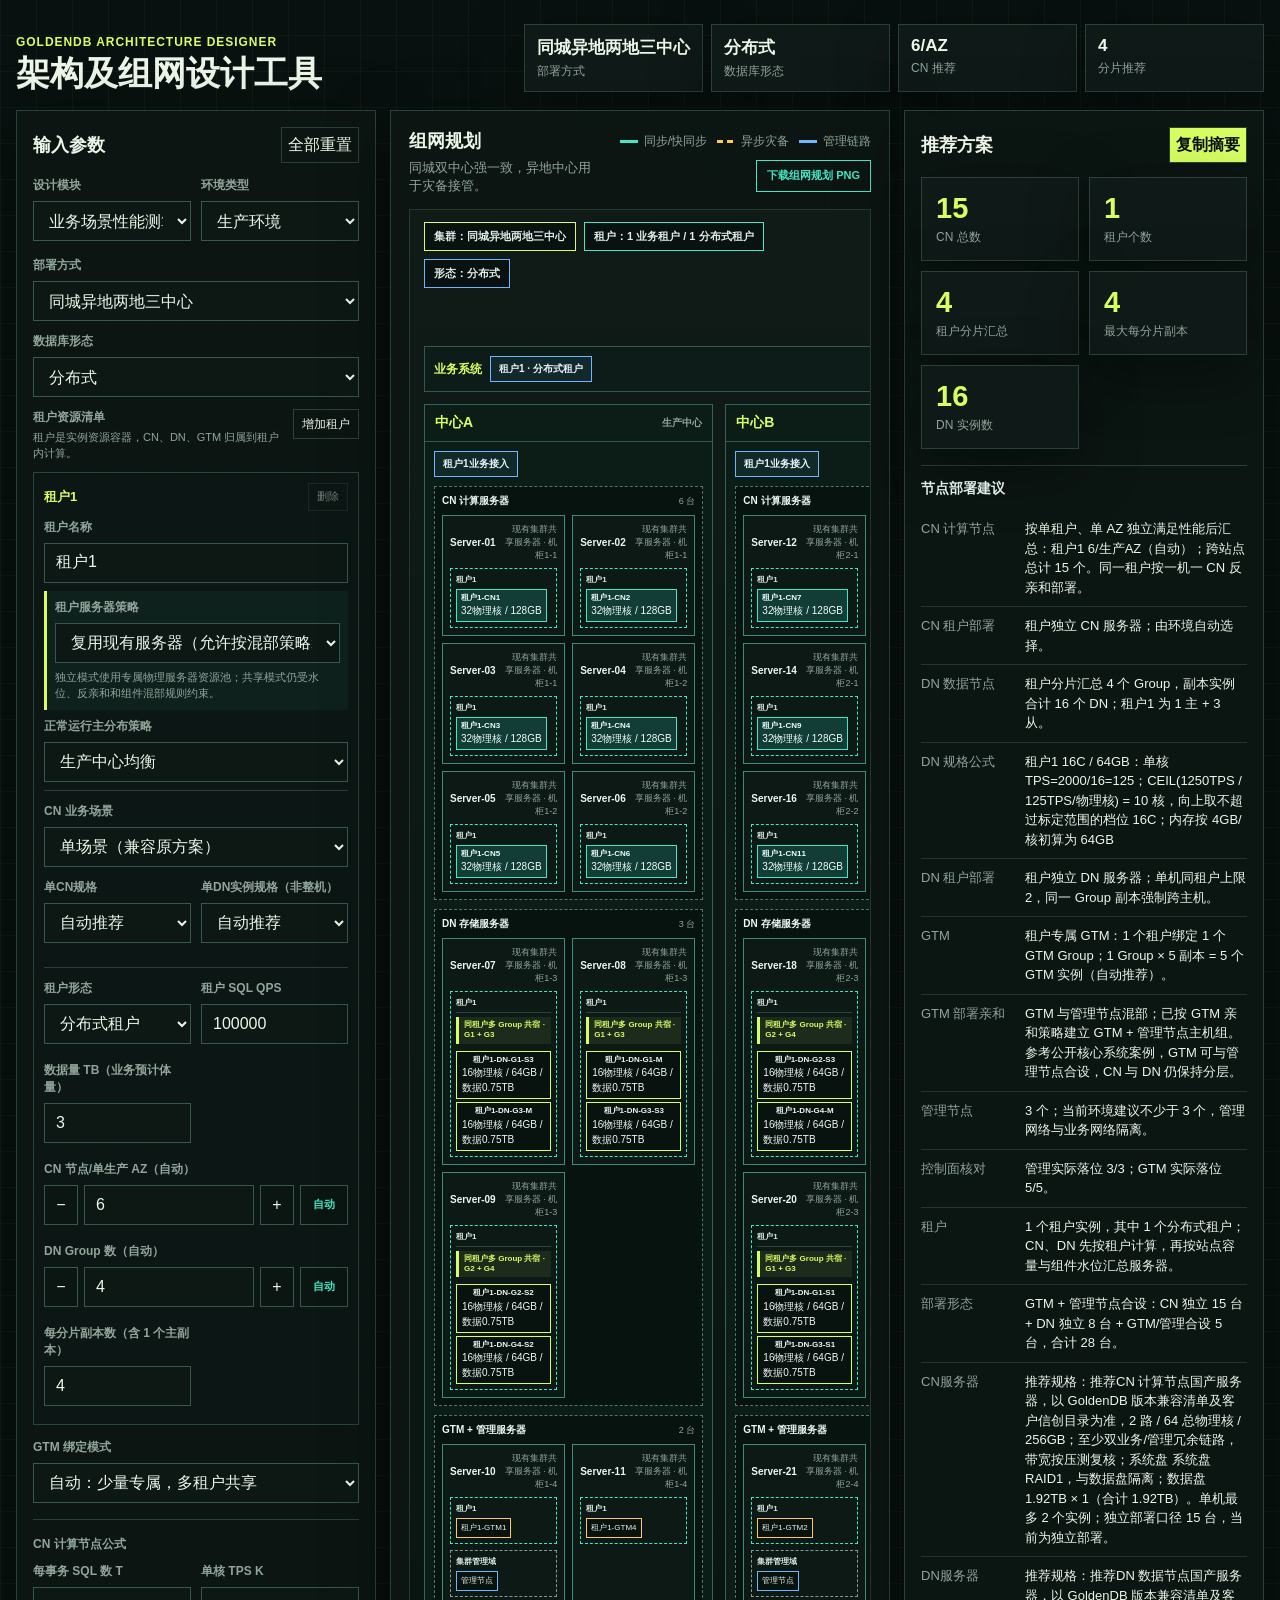
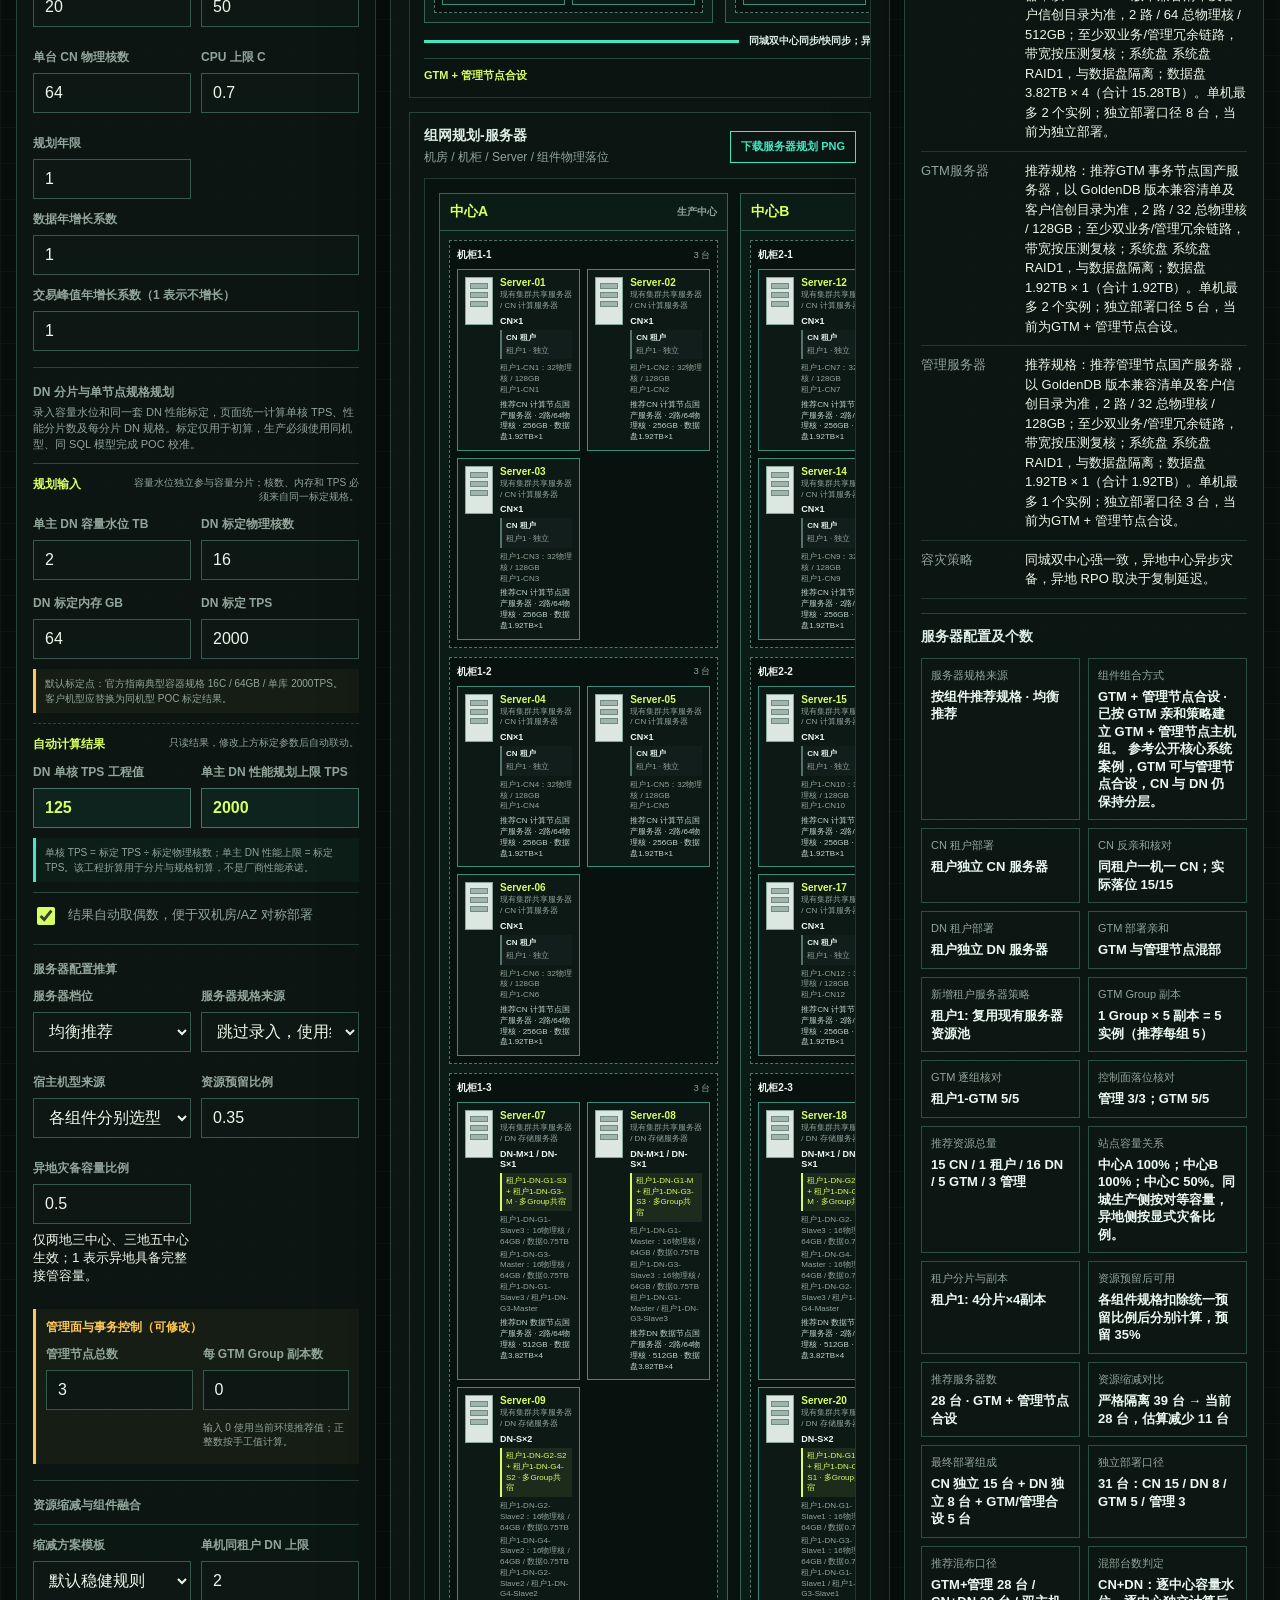
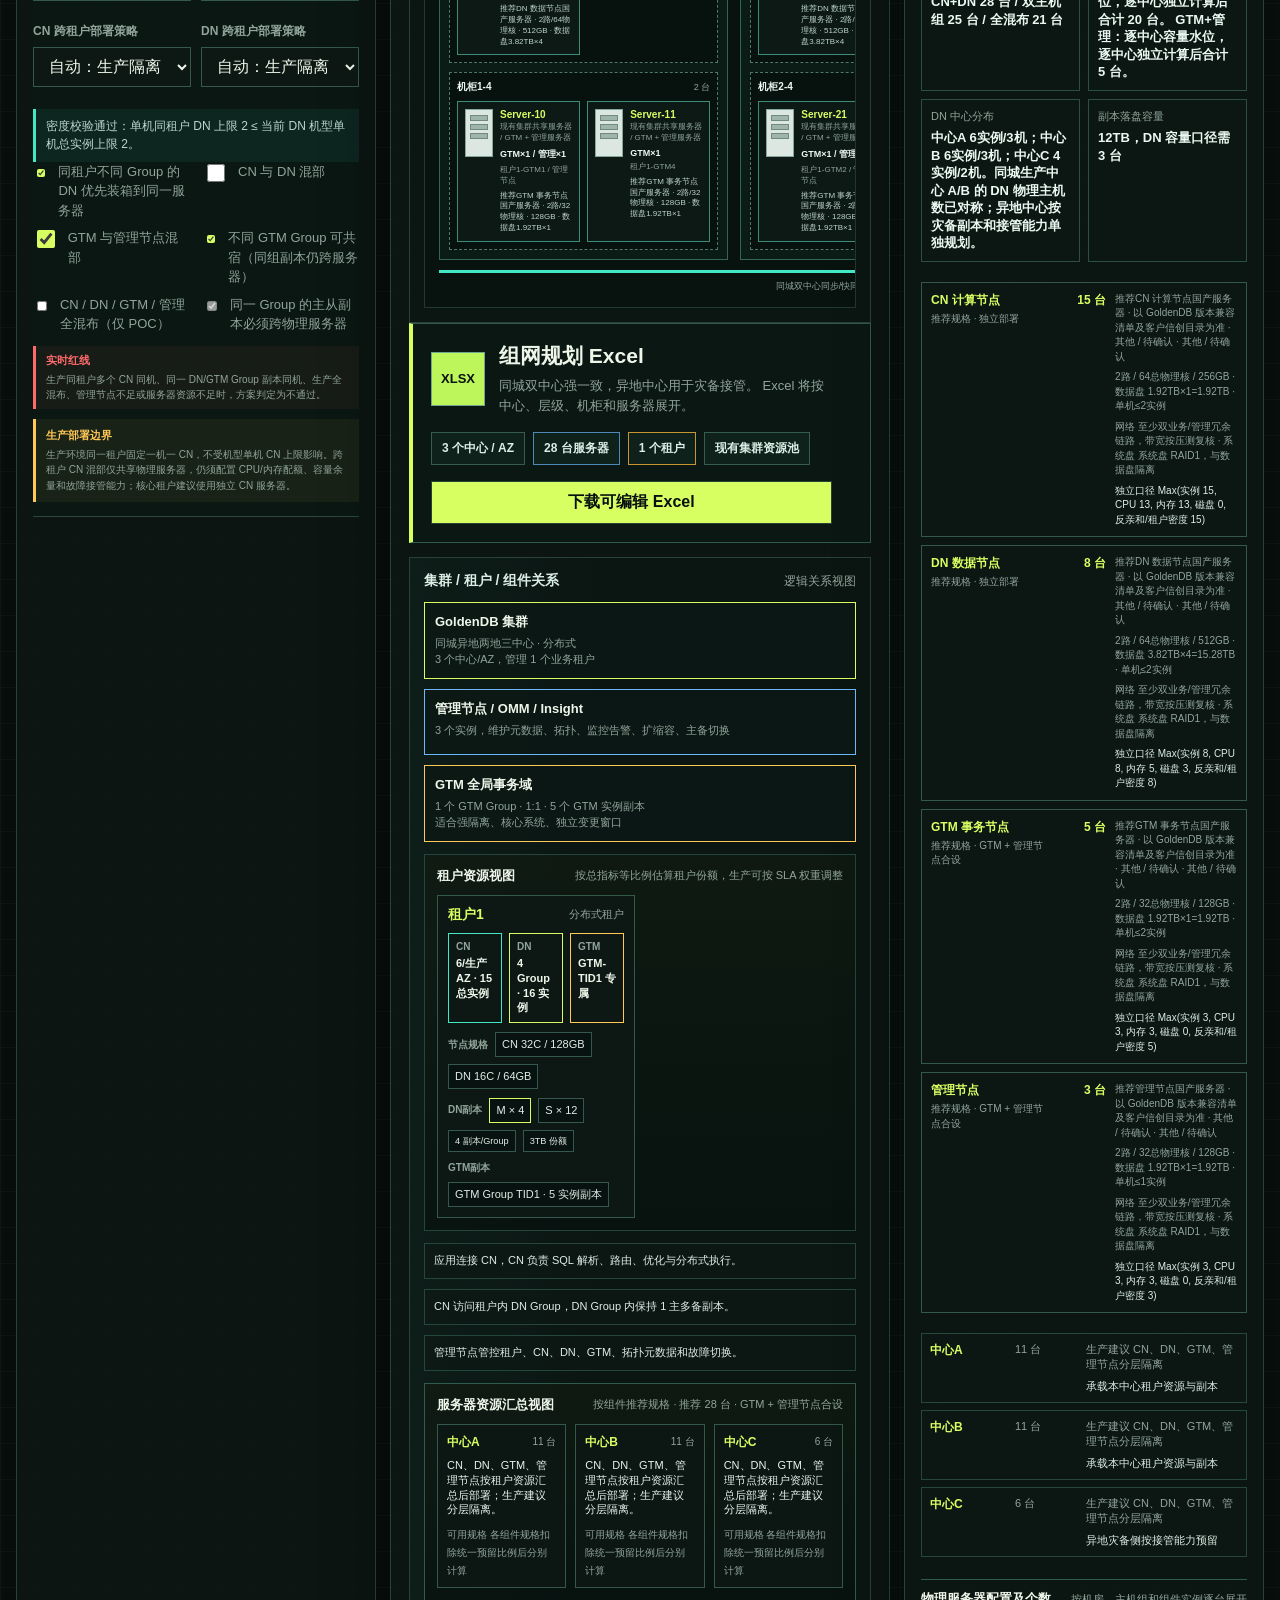
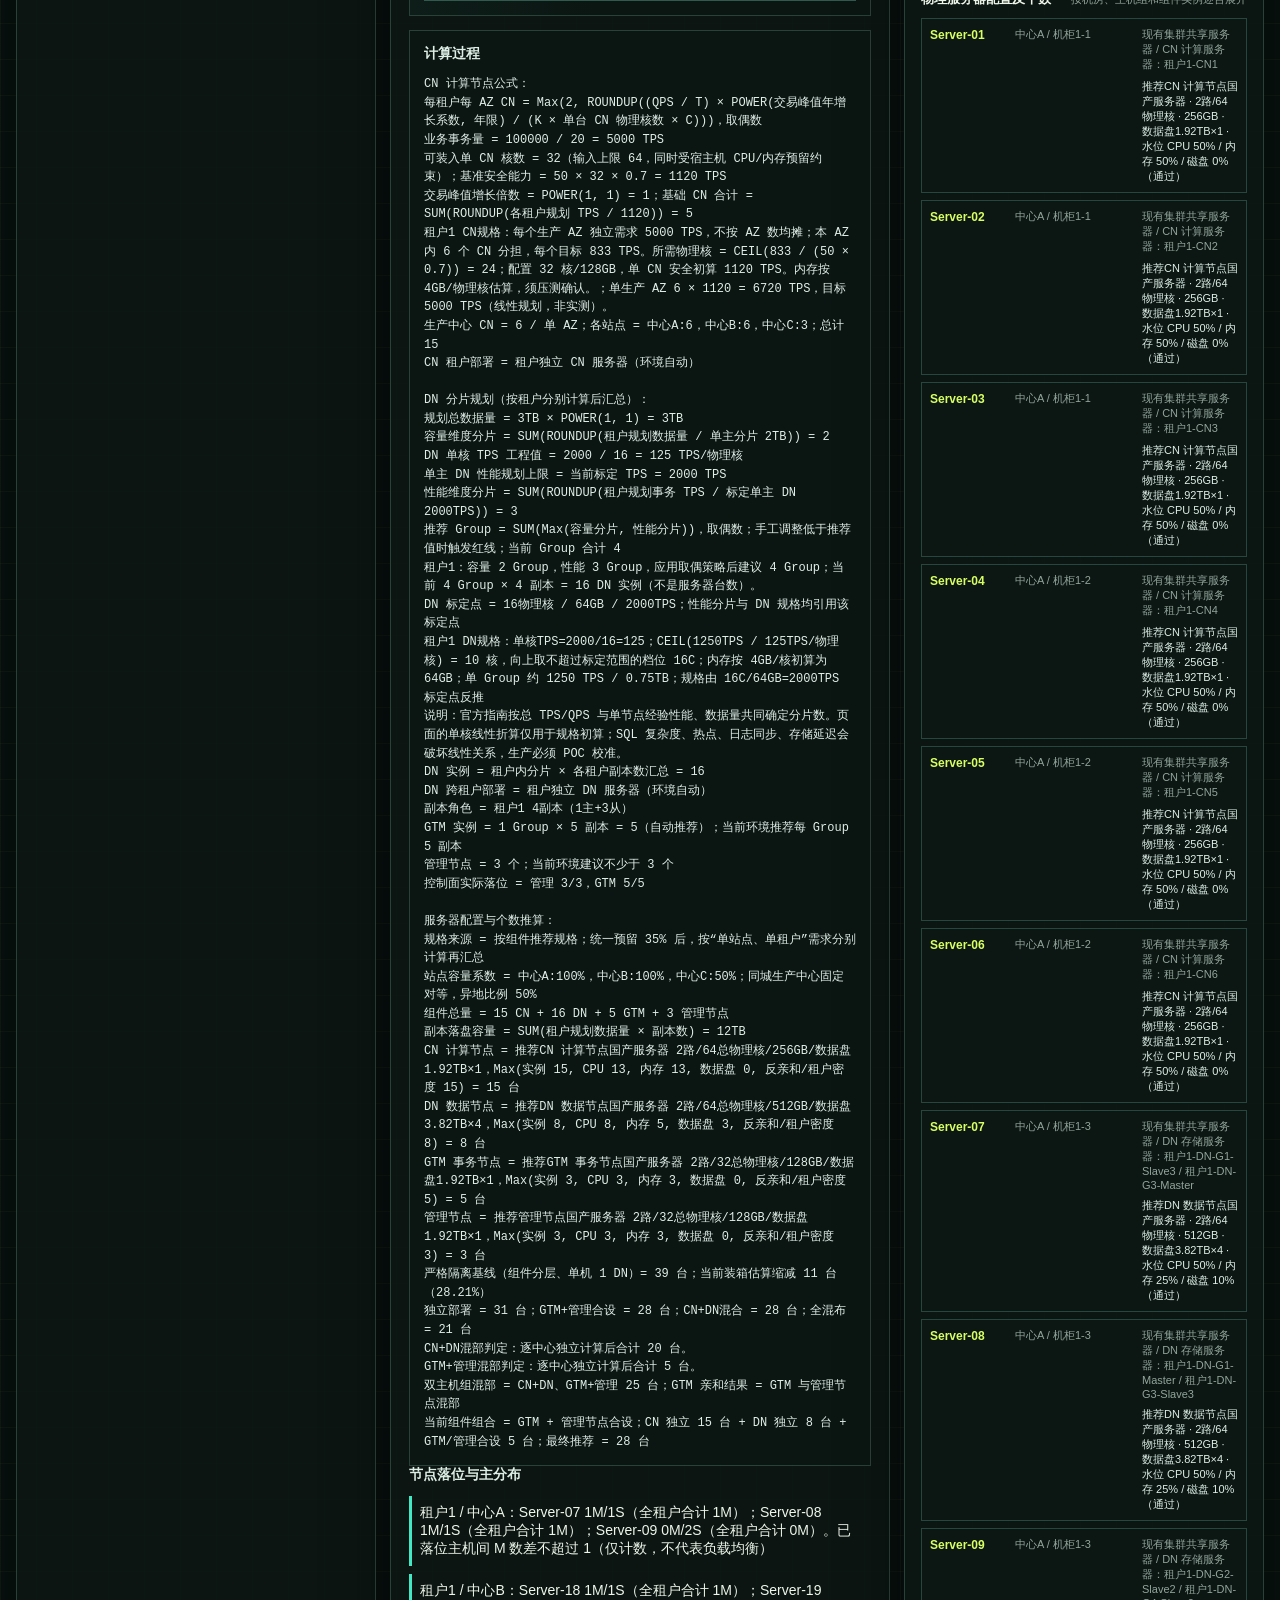
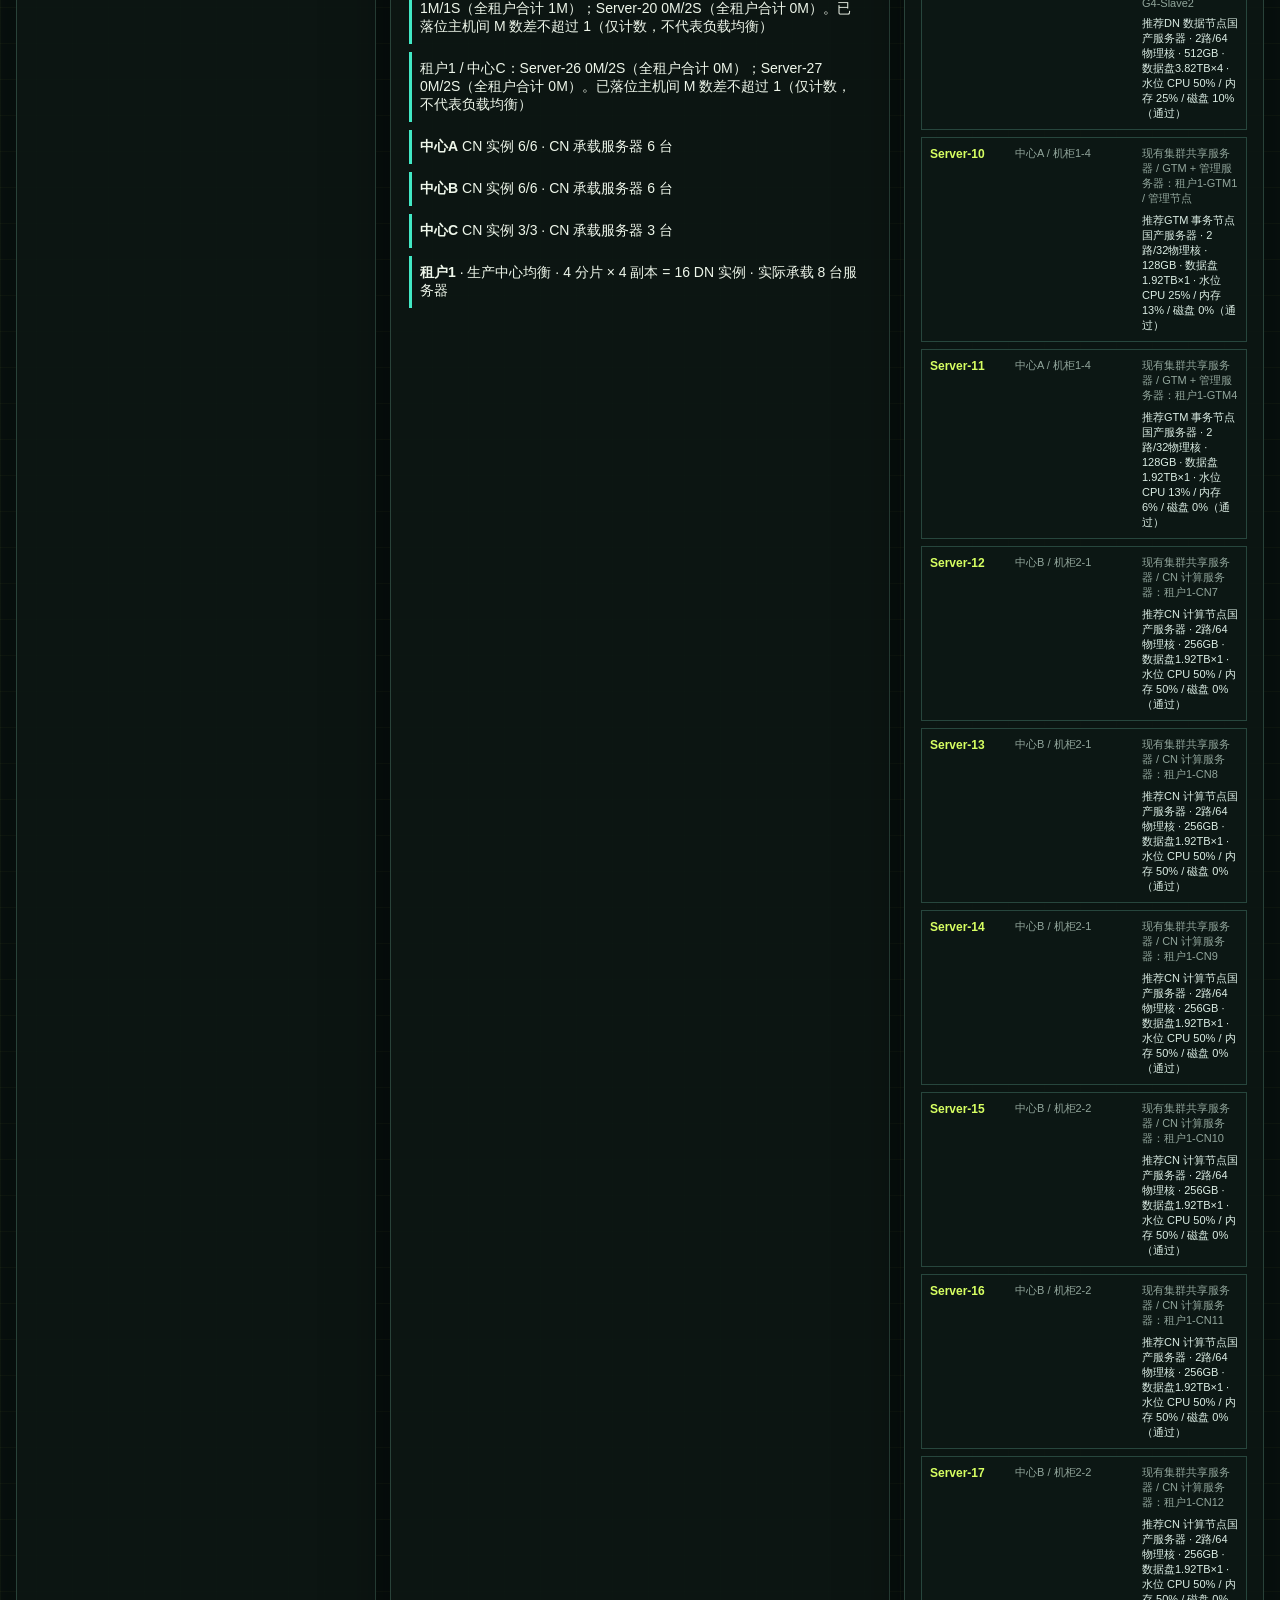
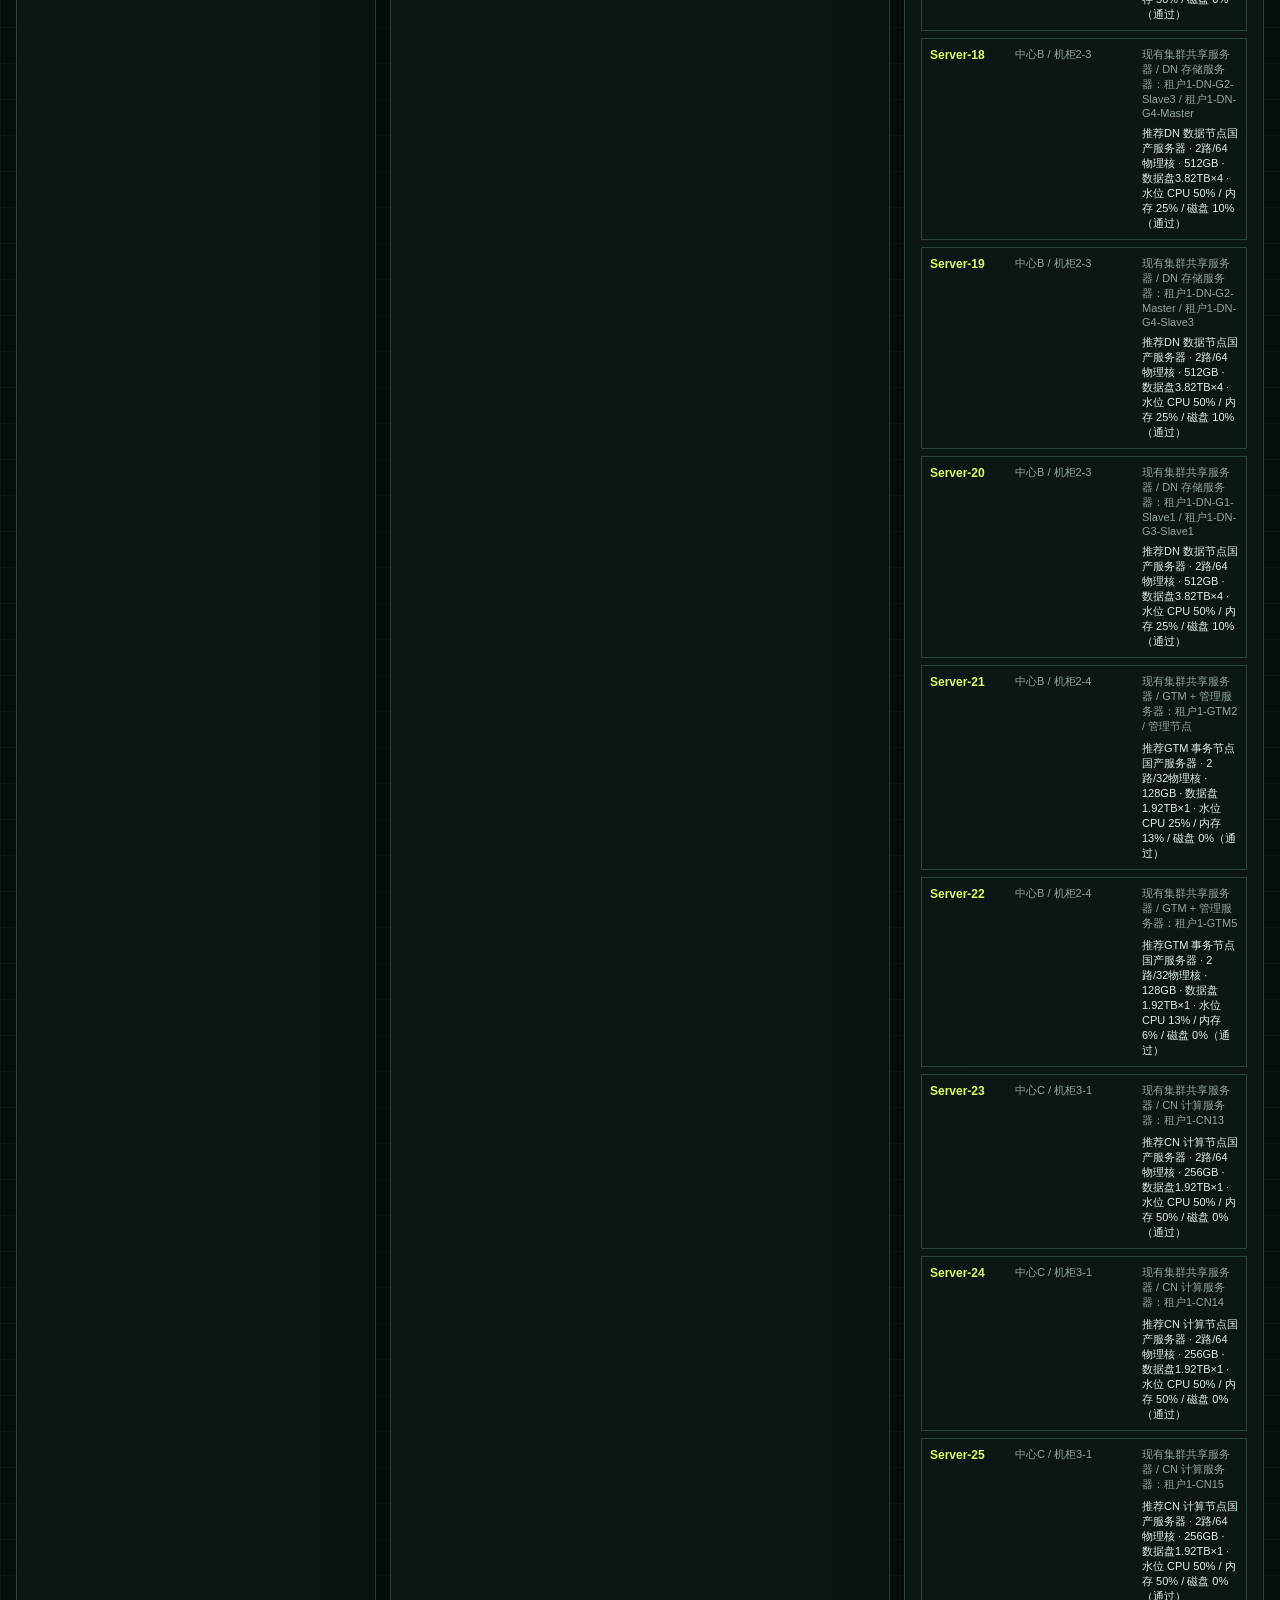
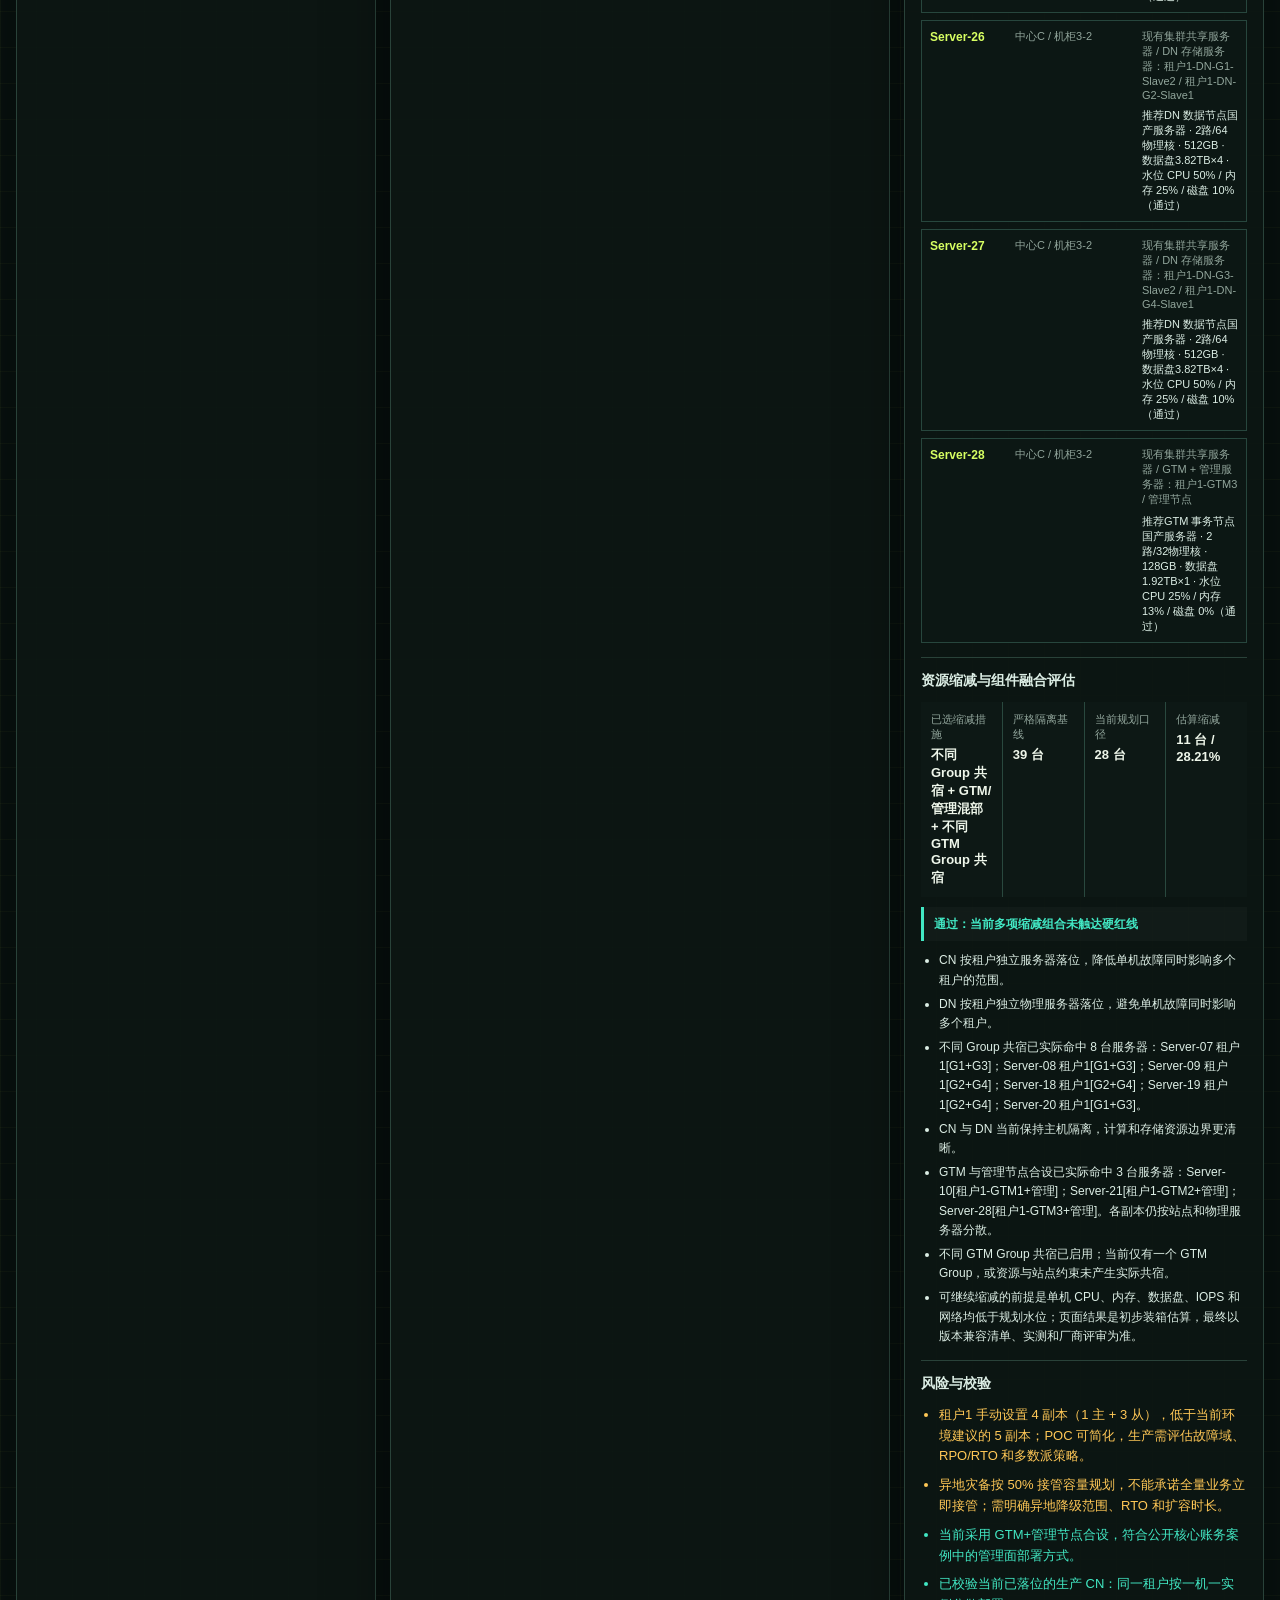
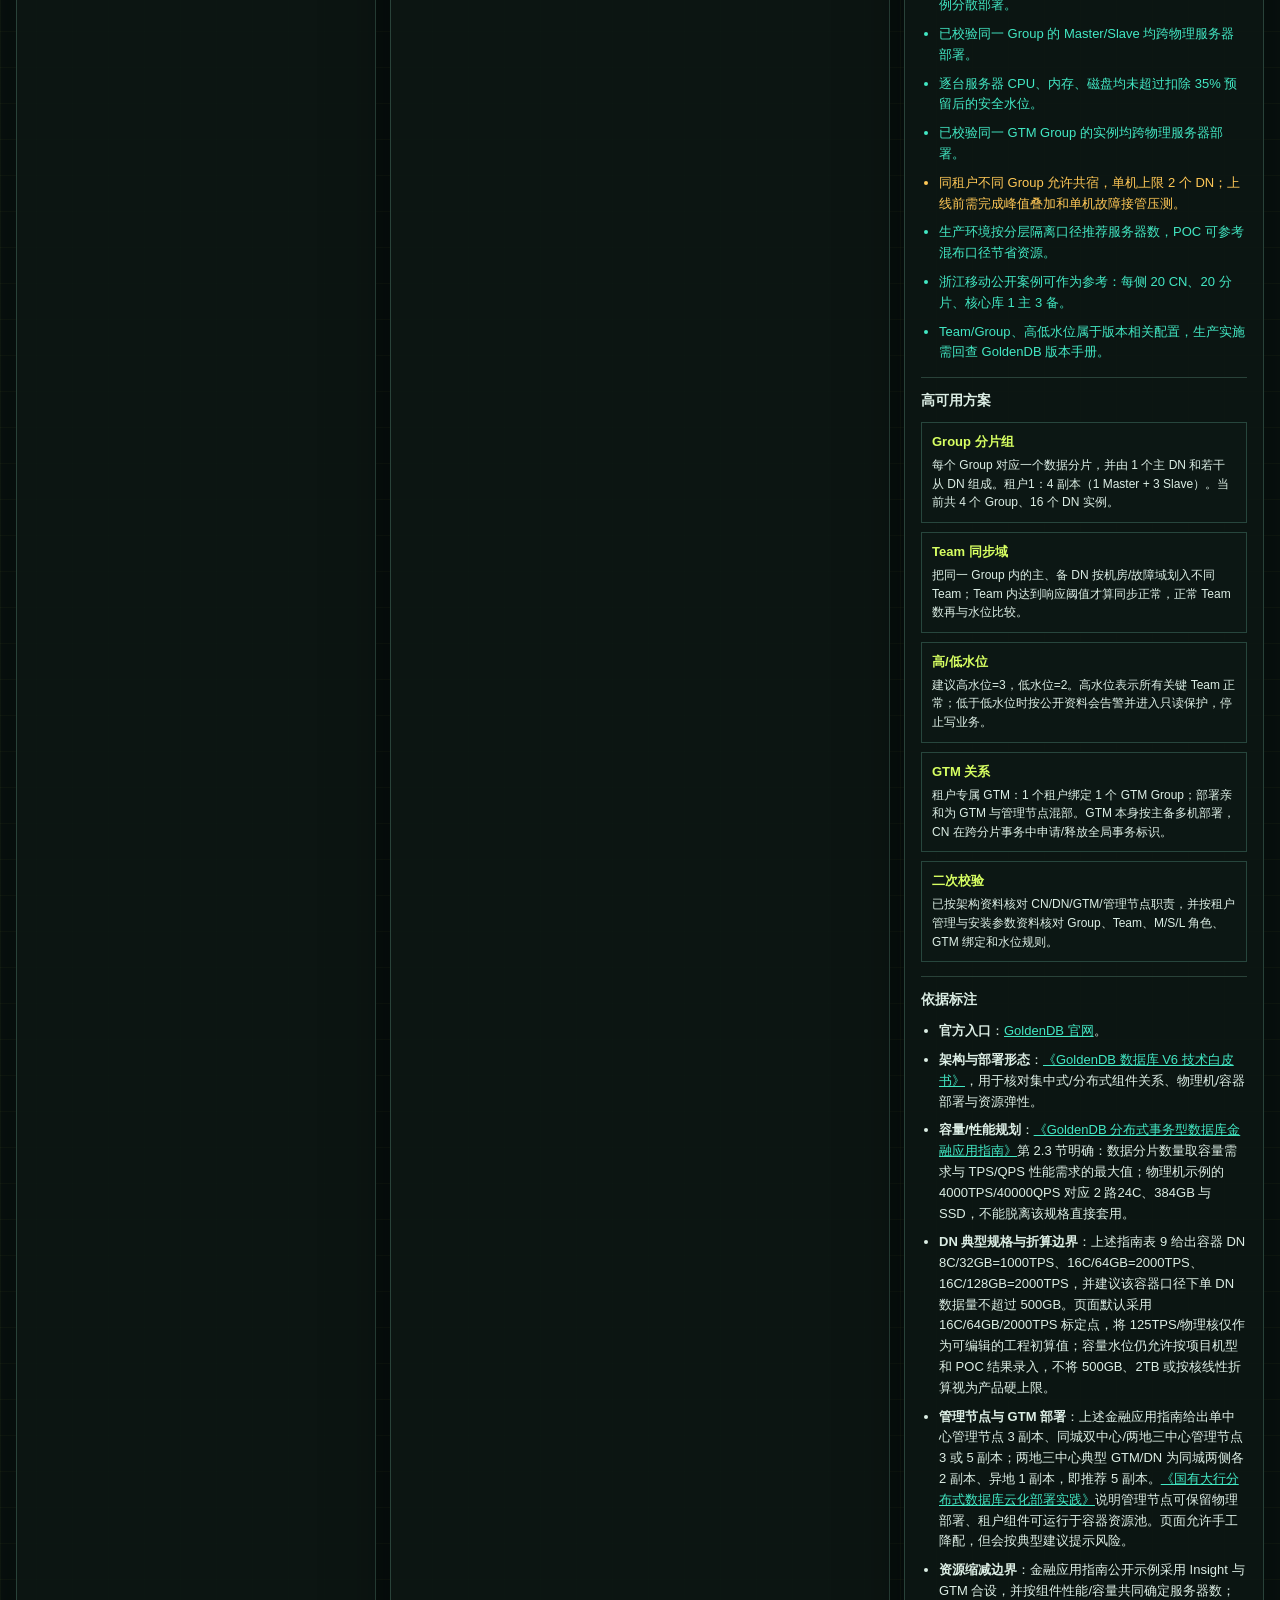
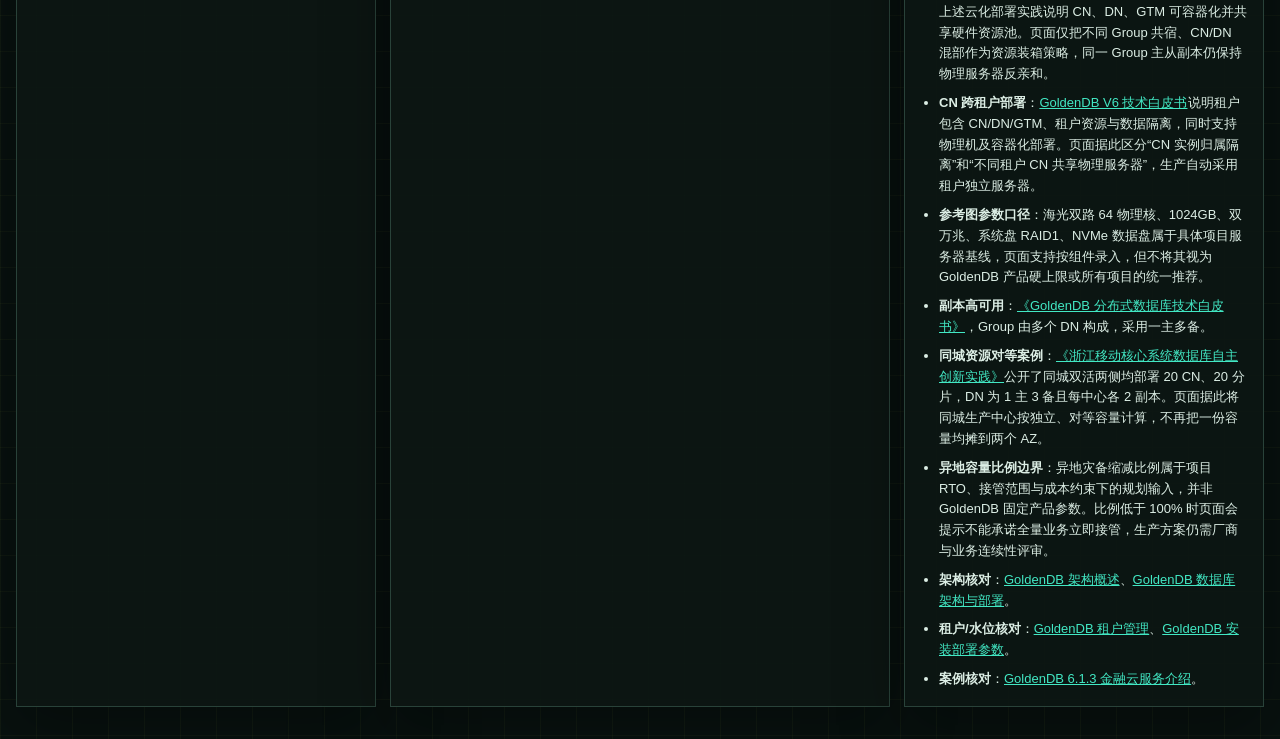
==== goldendb-architecture-designer/index.html @ 01cc72af "Improve CN sizing and audit batch windows against actual placement" ====
<!doctype html>
<html lang="zh-CN">
  <head>
    <meta charset="utf-8">
    <meta name="viewport" content="width=device-width, initial-scale=1">
    <title>GoldenDB 架构及组网设计工具</title>
    <link rel="stylesheet" href="./styles.css">
  </head>
  <body>
    <datalist id="instanceCoreTiers">
      <option value="8"></option><option value="16"></option><option value="32"></option>
      <option value="64"></option><option value="96"></option><option value="128"></option><option value="256"></option>
    </datalist>
    <main class="shell">
      <header class="topbar">
        <div>
          <p class="eyebrow">GoldenDB Architecture Designer</p>
          <h1>架构及组网设计工具</h1>
        </div>
        <div class="status-strip" aria-label="方案摘要">
          <div><span id="summaryMode">两地三中心</span><small>部署方式</small></div>
          <div><span id="summaryShape">分布式</span><small>数据库形态</small></div>
          <div><span id="summaryCn">4/AZ</span><small>CN 推荐</small></div>
          <div><span id="summaryShard">2</span><small>分片推荐</small></div>
        </div>
      </header>

      <section class="workspace">
        <aside class="panel input-panel" aria-label="参数配置">
          <div class="panel-head">
            <h2>输入参数</h2>
            <button id="resetBtn" class="ghost-btn" type="button">全部重置</button>
          </div>

          <div id="planningInputStatus" class="planning-input-status" role="alert" hidden></div>

          <div class="grid-two">
            <label class="field">
              <span>设计模块</span>
              <select id="designModule">
                <option value="business" selected>业务场景性能测算</option>
                <option value="reverse">资源约束反推架构</option>
              </select>
            </label>
            <label class="field">
              <span>环境类型</span>
              <select id="environmentType">
                <option value="poc">POC测试环境</option>
                <option value="production" selected>生产环境</option>
              </select>
            </label>
          </div>

          <section id="businessParams" class="parameter-section">
            <label class="field">
              <span>部署方式</span>
              <select id="deploymentMode">
                <option value="local1az">本地单机房（POC）</option>
                <option value="local2az">同城本地两机房</option>
                <option value="twoSiteThreeDc" selected>同城异地两地三中心</option>
                <option value="threeSiteFiveDc">三地五中心</option>
              </select>
            </label>

            <label class="field">
              <span>数据库形态</span>
              <select id="dbShape">
                <option value="distributed" selected>分布式</option>
                <option value="centralized">集中式</option>
              </select>
            </label>

            <div class="tenant-editor-section">
              <div class="section-headline">
                <div>
                  <span class="section-label">租户资源清单</span>
                  <small>租户是实例资源容器，CN、DN、GTM 归属到租户内计算。</small>
                </div>
                <button id="addBusinessTenantBtn" class="ghost-btn compact-btn" type="button">增加租户</button>
              </div>
              <div id="businessTenantEditor" class="tenant-editor"></div>
            </div>

            <label class="field">
              <span>GTM 绑定模式</span>
              <select id="gtmBindMode">
                <option value="auto" selected>自动：少量专属，多租户共享</option>
                <option value="dedicated">租户专属：GTM 与租户 1:1</option>
                <option value="shared">系统级共享：GTM 与租户 1:n</option>
              </select>
            </label>

            <div class="divider"></div>

            <div class="section-label">CN 计算节点公式</div>
            <div class="grid-two">
              <label class="field">
                <span>每事务 SQL 数 T</span>
                <input id="sqlPerTxn" type="number" min="1" value="20">
              </label>
              <label class="field">
                <span>单核 TPS K</span>
                <input id="singleCoreTps" type="number" min="1" value="50">
              </label>
              <label class="field">
                <span>单台 CN 物理核数</span>
                <input id="cpuCores" type="number" min="1" value="64">
              </label>
              <label class="field">
                <span>CPU 上限 C</span>
                <input id="cpuLimit" type="number" min="0.1" max="1" step="0.05" value="0.7">
              </label>
              <label class="field">
                <span>规划年限</span>
                <input id="years" type="number" min="0" value="1">
              </label>
            </div>

            <label class="field">
              <span>数据年增长系数</span>
              <input id="growthFactor" type="number" min="1" step="0.05" value="1">
            </label>
            <label class="field">
              <span>交易峰值年增长系数（1 表示不增长）</span>
              <input id="transactionGrowthFactor" type="number" min="1" step="0.05" value="1">
            </label>

            <div class="divider"></div>

            <div class="section-headline parameter-headline">
              <div>
                <span class="section-label">DN 分片与单节点规格规划</span>
                <small>录入容量水位和同一套 DN 性能标定，页面统一计算单核 TPS、性能分片数及每分片 DN 规格。标定仅用于初算，生产必须使用同机型、同 SQL 模型完成 POC 校准。</small>
              </div>
            </div>
            <div class="dn-planning-section">
              <section class="dn-planning-group">
                <div class="dn-planning-group-title">
                  <strong>规划输入</strong>
                  <span>容量水位独立参与容量分片；核数、内存和 TPS 必须来自同一标定规格。</span>
                </div>
                <div class="grid-two dn-planning-fields">
                  <label class="field">
                    <span>单主 DN 容量水位 TB</span>
                    <input id="maxShardTb" type="number" min="0.1" step="0.1" value="2">
                  </label>
                  <label class="field">
                    <span>DN 标定物理核数</span>
                    <input id="dnReferenceCores" type="number" min="1" value="16">
                  </label>
                  <label class="field">
                    <span>DN 标定内存 GB</span>
                    <input id="dnReferenceMemoryGb" type="number" min="1" value="64">
                  </label>
                  <label class="field">
                    <span>DN 标定 TPS</span>
                    <input id="dnReferenceTps" type="number" min="1" value="2000">
                  </label>
                </div>
                <p class="dn-planning-note">默认标定点：官方指南典型容器规格 16C / 64GB / 单库 2000TPS。客户机型应替换为同机型 POC 标定结果。</p>
              </section>

              <section class="dn-planning-group dn-planning-result">
                <div class="dn-planning-group-title">
                  <strong>自动计算结果</strong>
                  <span>只读结果，修改上方标定参数后自动联动。</span>
                </div>
                <div class="grid-two dn-planning-fields">
                  <label class="field">
                    <span>DN 单核 TPS 工程值</span>
                    <input id="dnSingleCoreTps" type="number" value="125" readonly>
                  </label>
                  <label class="field">
                    <span>单主 DN 性能规划上限 TPS</span>
                    <input id="safeShardTps" type="number" min="1" value="2000" readonly>
                  </label>
                </div>
                <p class="dn-planning-note formula">单核 TPS = 标定 TPS ÷ 标定物理核数；单主 DN 性能上限 = 标定 TPS。该工程折算用于分片与规格初算，不是厂商性能承诺。</p>
              </section>
            </div>

            <label class="toggle">
              <input id="forceEven" type="checkbox" checked>
              <span>结果自动取偶数，便于双机房/AZ 对称部署</span>
            </label>

            <div class="divider"></div>

            <div class="section-label">服务器配置推算</div>
            <div class="grid-two">
              <label class="field">
                <span>服务器档位</span>
                <select id="businessServerProfile">
                  <option value="balanced" selected>均衡推荐</option>
                  <option value="performance">性能优先</option>
                  <option value="storage">容量优先</option>
                </select>
              </label>
              <label class="field">
                <span>服务器规格来源</span>
                <select id="businessServerConfigMode">
                  <option value="recommended" selected>跳过录入，使用组件推荐规格</option>
                  <option value="customer">录入客户国产服务器机型</option>
                </select>
              </label>
              <label class="field">
                <span>资源预留比例</span>
                <input id="businessReserveRatio" type="number" min="0" max="0.8" step="0.05" value="0.35">
              </label>
              <label class="field">
                <span>异地灾备容量比例</span>
                <input id="businessDrCapacityRatio" type="number" min="0.25" max="1" step="0.05" value="0.5">
                <small>仅两地三中心、三地五中心生效；1 表示异地具备完整接管容量。</small>
              </label>
            </div>

            <div class="control-plane-settings">
              <div class="section-label">管理面与事务控制（可修改）</div>
              <div class="grid-two">
                <label class="field">
                  <span>管理节点总数</span>
                  <input id="businessManagementNodes" type="number" min="1" step="1" value="3">
                </label>
                <label class="field">
                  <span>每 GTM Group 副本数</span>
                  <input id="businessGtmReplicasPerGroup" type="number" min="0" step="1" value="0">
                  <small>输入 0 使用当前环境推荐值；正整数按手工值计算。</small>
                </label>
              </div>
            </div>

            <div class="divider"></div>

            <div class="section-label">资源缩减与组件融合</div>
            <div class="resource-reduction-panel">
              <div class="grid-two">
                <label class="field">
                  <span>缩减方案模板</span>
                  <select id="businessReductionPreset">
                    <option value="current" selected>默认稳健规则</option>
                    <option value="safe">稳健缩减</option>
                    <option value="balanced">均衡缩减</option>
                    <option value="maximum">最大缩减（仅 POC）</option>
                    <option value="custom">自定义</option>
                  </select>
                </label>
                <label class="field">
                  <span>单机同租户 DN 上限</span>
                  <input id="businessMaxTenantDnPerServer" type="number" min="1" step="1" value="2">
                </label>
                <label class="field">
                  <span>CN 跨租户部署策略</span>
                  <select id="businessCnTenantPlacement">
                    <option value="auto" selected>自动：生产隔离 / POC 混部</option>
                    <option value="isolated">租户独立：CN 服务器不跨租户</option>
                    <option value="shared">资源混部：不同租户 CN 共享服务器</option>
                  </select>
                </label>
                <label class="field">
                  <span>DN 跨租户部署策略</span>
                  <select id="businessDnTenantPlacement">
                    <option value="auto" selected>自动：生产隔离 / POC 混部</option>
                    <option value="isolated">租户独立：DN 服务器不跨租户</option>
                    <option value="shared">资源混部：不同租户 DN 共享服务器</option>
                  </select>
                </label>
                <label class="field hidden" aria-hidden="true">
                  <span>组件组合方式（自动派生）</span>
                  <select id="businessComponentLayout" tabindex="-1">
                    <option value="auto" selected>自动推荐</option>
                    <option value="dedicated">独立部署</option>
                    <option value="gtmMgrMixed">GTM + 管理节点合设</option>
                    <option value="cnDnMixed">CN + DN 混合部署</option>
                    <option value="allMixed">全混布（仅 POC）</option>
                  </select>
                </label>
                <label class="field hidden" aria-hidden="true">
                  <span>GTM 部署亲和（自动派生）</span>
                  <select id="businessGtmAffinity" tabindex="-1">
                    <option value="auto" selected>自动推荐</option>
                    <option value="dedicated">独立服务器部署</option>
                    <option value="management">与管理节点混部</option>
                  </select>
                </label>
              </div>
              <div id="businessDnDensityStatus" class="density-status" aria-live="polite"></div>
              <div class="resource-toggle-grid">
                <label class="toggle">
                  <input id="businessAllowShardColocation" type="checkbox" checked>
                  <span>同租户不同 Group 的 DN 优先装箱到同一服务器</span>
                </label>
                <label class="toggle">
                  <input id="businessAllowCnDnMixed" type="checkbox">
                  <span>CN 与 DN 混部</span>
                </label>
                <label class="toggle">
                  <input id="businessAllowGtmManagementMixed" type="checkbox" checked>
                  <span>GTM 与管理节点混部</span>
                </label>
                <label class="toggle">
                  <input id="businessAllowGtmGroupColocation" type="checkbox" checked>
                  <span>不同 GTM Group 可共宿（同组副本仍跨服务器）</span>
                </label>
                <label class="toggle">
                  <input id="businessAllowAllMixed" type="checkbox">
                  <span>CN / DN / GTM / 管理全混布（仅 POC）</span>
                </label>
                <label class="toggle hard-constraint">
                  <input type="checkbox" checked disabled>
                  <span>同一 Group 的主从副本必须跨物理服务器</span>
                </label>
              </div>
              <div class="resource-redline-rules">
                <strong>实时红线</strong>
                <span>生产同租户多个 CN 同机、同一 DN/GTM Group 副本同机、生产全混布、管理节点不足或服务器资源不足时，方案判定为不通过。</span>
              </div>
              <div class="parameter-advisory">
                <strong>生产部署边界</strong>
                <span>生产环境同一租户固定一机一 CN，不受机型单机 CN 上限影响。跨租户 CN 混部仅共享物理服务器，仍须配置 CPU/内存配额、容量余量和故障接管能力；核心租户建议使用独立 CN 服务器。</span>
              </div>
            </div>

            <div id="customerServerConfig" class="customer-server-config hidden">
              <div class="component-config-intro">
                <strong>客户机型按组件录入</strong>
                <span>勾选后使用客户提供的机型计算；未勾选的组件继续采用推荐规格。CPU 必须填写物理核，操作系统及 CPU 架构需按 GoldenDB 当前版本认证清单复核。</span>
              </div>
              <div id="componentMachineGrid" class="component-machine-grid"></div>
            </div>
          </section>

          <section id="reverseParams" class="parameter-section hidden">
            <label class="field">
              <span>部署方式</span>
              <select id="reverseDeploymentMode">
                <option value="local1az">本地单机房（POC）</option>
                <option value="local2az">同城本地两机房</option>
                <option value="twoSiteThreeDc" selected>同城异地两地三中心</option>
                <option value="threeSiteFiveDc">三地五中心</option>
              </select>
            </label>

            <label class="field">
              <span>设计目标</span>
              <select id="reverseGoal">
                <option value="balanced" selected>均衡推荐</option>
                <option value="performance">性能优先</option>
                <option value="availability">可用性优先</option>
              </select>
            </label>

            <div class="grid-two">
              <label class="field">
                <span>服务器总数</span>
                <input id="reverseServerCount" type="number" min="1" value="20">
              </label>
              <label class="field">
                <span>服务器类型</span>
                <select id="reverseServerType">
                  <option value="general" selected>通用型</option>
                  <option value="compute">计算型</option>
                  <option value="storage">存储型</option>
                </select>
              </label>
              <label class="field">
                <span>每台 CPU 核数</span>
                <input id="reverseCpuCores" type="number" min="1" value="64">
              </label>
              <label class="field">
                <span>每台内存 GB</span>
                <input id="reverseMemoryGb" type="number" min="1" value="256">
              </label>
              <label class="field">
                <span>每台磁盘 TB</span>
                <input id="reverseDiskTb" type="number" min="0.1" step="0.1" value="8">
              </label>
              <label class="field">
                <span>资源预留比例</span>
                <input id="reverseReserveRatio" type="number" min="0" max="0.8" step="0.05" value="0.35">
              </label>
            </div>

            <div class="divider"></div>

            <div class="tenant-editor-section">
              <div class="section-headline">
                <div>
                  <span class="section-label">租户、分片与副本</span>
                  <small>资源反推按租户逐项汇总，可分别设置分片数、副本数和 CN。</small>
                </div>
                <button id="addReverseTenantBtn" class="ghost-btn compact-btn" type="button">增加租户</button>
              </div>
              <div id="reverseTenantEditor" class="tenant-editor"></div>
            </div>

            <div class="grid-two">
              <label class="field">
                <span>最大单机 DN</span>
                <input id="reverseMaxDnPerServer" type="number" min="1" value="2">
              </label>
              <label class="field">
                <span>最大单机 CN</span>
                <input id="reverseMaxCnPerServer" type="number" min="1" value="2">
              </label>
            </div>

            <div class="control-plane-settings">
              <div class="section-label">管理面与事务控制（可修改）</div>
              <div class="grid-two">
                <label class="field">
                  <span>管理节点总数</span>
                  <input id="reverseManagementNodes" type="number" min="1" step="1" value="3">
                </label>
                <label class="field">
                  <span>每 GTM Group 副本数</span>
                  <input id="reverseGtmReplicasPerGroup" type="number" min="0" step="1" value="0">
                  <small>输入 0 使用当前环境推荐值；正整数按手工值计算。</small>
                </label>
              </div>
            </div>

            <label class="field">
              <span>GTM 绑定模式</span>
              <select id="reverseGtmBindMode">
                <option value="auto" selected>自动：少量专属，多租户共享</option>
                <option value="dedicated">租户专属：GTM 与租户 1:1</option>
                <option value="shared">系统级共享：GTM 与租户 1:n</option>
              </select>
            </label>

            <div class="divider"></div>

            <div class="section-label">资源缩减与组件融合</div>
            <div class="resource-reduction-panel">
              <div class="grid-two">
                <label class="field">
                  <span>缩减方案模板</span>
                  <select id="reverseReductionPreset">
                    <option value="current" selected>默认稳健规则</option>
                    <option value="safe">稳健缩减</option>
                    <option value="balanced">均衡缩减</option>
                    <option value="maximum">最大缩减（仅 POC）</option>
                    <option value="custom">自定义</option>
                  </select>
                </label>
                <label class="field">
                  <span>单机同租户 DN 上限</span>
                  <input id="reverseMaxTenantDnPerServer" type="number" min="1" step="1" value="2">
                </label>
                <label class="field">
                  <span>CN 跨租户部署策略</span>
                  <select id="reverseCnTenantPlacement">
                    <option value="auto" selected>自动：生产隔离 / POC 混部</option>
                    <option value="isolated">租户独立：CN 服务器不跨租户</option>
                    <option value="shared">资源混部：不同租户 CN 共享服务器</option>
                  </select>
                </label>
                <label class="field">
                  <span>DN 跨租户部署策略</span>
                  <select id="reverseDnTenantPlacement">
                    <option value="auto" selected>自动：生产隔离 / POC 混部</option>
                    <option value="isolated">租户独立：DN 服务器不跨租户</option>
                    <option value="shared">资源混部：不同租户 DN 共享服务器</option>
                  </select>
                </label>
                <label class="field hidden" aria-hidden="true">
                  <span>组件组合方式（自动派生）</span>
                  <select id="reverseComponentLayout" tabindex="-1">
                    <option value="auto" selected>自动推荐</option>
                    <option value="dedicated">独立部署</option>
                    <option value="gtmMgrMixed">GTM + 管理节点合设</option>
                    <option value="cnDnMixed">CN + DN 混合部署</option>
                    <option value="allMixed">全混布（仅 POC）</option>
                  </select>
                </label>
                <label class="field hidden" aria-hidden="true">
                  <span>GTM 部署亲和（自动派生）</span>
                  <select id="reverseGtmAffinity" tabindex="-1">
                    <option value="auto" selected>自动推荐</option>
                    <option value="dedicated">独立服务器部署</option>
                    <option value="management">与管理节点混部</option>
                  </select>
                </label>
              </div>
              <div id="reverseDnDensityStatus" class="density-status" aria-live="polite"></div>
              <div class="resource-toggle-grid">
                <label class="toggle">
                  <input id="reverseAllowShardColocation" type="checkbox" checked>
                  <span>同租户不同 Group 的 DN 优先装箱到同一服务器</span>
                </label>
                <label class="toggle">
                  <input id="reverseAllowCnDnMixed" type="checkbox">
                  <span>CN 与 DN 混部</span>
                </label>
                <label class="toggle">
                  <input id="reverseAllowGtmManagementMixed" type="checkbox" checked>
                  <span>GTM 与管理节点混部</span>
                </label>
                <label class="toggle">
                  <input id="reverseAllowGtmGroupColocation" type="checkbox" checked>
                  <span>不同 GTM Group 可共宿（同组副本仍跨服务器）</span>
                </label>
                <label class="toggle">
                  <input id="reverseAllowAllMixed" type="checkbox">
                  <span>CN / DN / GTM / 管理全混布（仅 POC）</span>
                </label>
                <label class="toggle hard-constraint">
                  <input type="checkbox" checked disabled>
                  <span>同一 Group 的主从副本必须跨物理服务器</span>
                </label>
              </div>
              <div class="resource-redline-rules">
                <strong>实时红线</strong>
                <span>生产同租户多个 CN 同机、同一 DN/GTM Group 副本同机、生产全混布、管理节点不足或服务器资源不足时，方案判定为不通过。</span>
              </div>
              <div class="parameter-advisory">
                <strong>资源缩减边界</strong>
                <span>生产环境同一租户固定一机一 CN；跨租户 CN 混部只共享物理服务器，不共享租户实例。服务器不足时不突破该约束，未落位 CN 将触发高风险并要求增加主机。</span>
              </div>
            </div>
          </section>
        </aside>

        <section class="canvas-panel" aria-label="架构拓扑">
          <div class="canvas-head">
            <div>
              <h2>组网规划</h2>
              <p id="topologySubtitle">同城双中心强一致，异地中心用于灾备接管。</p>
            </div>
            <div class="canvas-actions">
              <div class="legend">
                <span><i class="sync"></i>同步/快同步</span>
                <span><i class="async"></i>异步灾备</span>
                <span><i class="mgmt"></i>管理链路</span>
              </div>
              <button id="downloadTopologyBtn" class="ghost-btn export-btn" type="button">下载组网规划 PNG</button>
            </div>
          </div>

          <div id="topology" class="topology" role="img" aria-label="GoldenDB 部署拓扑"></div>

          <div class="server-topology-card">
            <div class="relation-head">
              <div>
                <h3>组网规划-服务器</h3>
                <span>机房 / 机柜 / Server / 组件物理落位</span>
              </div>
              <button id="downloadServerTopologyBtn" class="ghost-btn export-btn" type="button">下载服务器规划 PNG</button>
            </div>
            <div id="serverTopology" class="server-topology" role="img" aria-label="GoldenDB 服务器物理组网拓扑"></div>
          </div>

          <div class="excel-export-card">
            <div class="excel-export-copy">
              <span class="excel-file-mark">XLSX</span>
              <div>
                <h2>组网规划 Excel</h2>
                <p id="excelExportSubtitle">按中心、机柜、服务器和组件实例生成可编辑规划表。</p>
              </div>
            </div>
            <div id="excelExportStats" class="excel-export-stats"></div>
            <button id="downloadExcelBtn" class="primary-btn excel-download-btn" type="button">下载可编辑 Excel</button>
          </div>

          <div class="relation-card">
            <div class="relation-head">
              <h3>集群 / 租户 / 组件关系</h3>
              <span>逻辑关系视图</span>
            </div>
            <div id="relationGraph" class="relation-graph" role="img" aria-label="GoldenDB 集群租户组件关系"></div>
          </div>

          <div class="formula-card">
            <h3>计算过程</h3>
            <pre id="formulaOutput"></pre>
          </div>
          <section aria-labelledby="placementDetailsTitle">
            <h3 id="placementDetailsTitle">节点落位与主分布</h3>
            <div id="placementDetails"></div>
          </section>
        </section>

        <aside class="panel result-panel" aria-label="方案输出">
          <div class="panel-head">
            <h2>推荐方案</h2>
            <button id="copyBtn" class="primary-btn" type="button">复制摘要</button>
          </div>

          <div class="metrics">
            <div class="metric-card">
              <span id="cnPerAz">4</span>
              <small>CN 总数</small>
            </div>
            <div class="metric-card">
              <span id="tenantCount">1</span>
              <small>租户个数</small>
            </div>
            <div class="metric-card">
              <span id="shardCount">2</span>
              <small>租户分片汇总</small>
            </div>
            <div class="metric-card">
              <span id="replicasPerShard">4</span>
              <small>最大每分片副本</small>
            </div>
            <div class="metric-card">
              <span id="dnInstances">8</span>
              <small>DN 实例数</small>
            </div>
          </div>

          <div class="output-block">
            <h3>节点部署建议</h3>
            <table>
              <tbody id="nodePlan"></tbody>
            </table>
          </div>

          <div id="businessServerBlock" class="output-block">
            <h3>服务器配置及个数</h3>
            <div id="businessServerPlan" class="reverse-plan"></div>
          </div>

          <div id="reversePlanBlock" class="output-block hidden">
            <h3>资源反推最优方案</h3>
            <div id="reversePlan" class="reverse-plan"></div>
          </div>

          <div class="output-block">
            <h3>资源缩减与组件融合评估</h3>
            <div id="reductionPlan" class="reduction-plan" aria-live="polite"></div>
          </div>

          <div class="output-block">
            <h3>风险与校验</h3>
            <ul id="riskList" class="risk-list"></ul>
          </div>

          <div class="output-block">
            <h3>高可用方案</h3>
            <div id="haGuide" class="ha-guide"></div>
          </div>

          <div class="output-block">
            <h3>依据标注</h3>
            <ul class="source-list">
              <li><strong>官方入口</strong>：<a href="https://www.goldendb.com/" target="_blank" rel="noreferrer">GoldenDB 官网</a>。</li>
              <li><strong>架构与部署形态</strong>：<a href="https://www.zte.com.cn/content/dam/zte-site/res-www-zte-com-cn/goldendb/%E9%87%91%E7%AF%86%E4%BF%A1%E7%A7%91GoldenDB%E6%95%B0%E6%8D%AE%E5%BA%93V6%E6%8A%80%E6%9C%AF%E7%99%BD%E7%9A%AE%E4%B9%A6.pdf" target="_blank" rel="noreferrer">《GoldenDB 数据库 V6 技术白皮书》</a>，用于核对集中式/分布式组件关系、物理机/容器部署与资源弹性。</li>
              <li><strong>容量/性能规划</strong>：<a href="https://www.zte.com.cn/content/dam/zte-site/res-www-zte-com-cn/mediares/golden_db/pdf/report2024010303.pdf" target="_blank" rel="noreferrer">《GoldenDB 分布式事务型数据库金融应用指南》</a>第 2.3 节明确：数据分片数量取容量需求与 TPS/QPS 性能需求的最大值；物理机示例的 4000TPS/40000QPS 对应 2 路24C、384GB 与 SSD，不能脱离该规格直接套用。</li>
              <li><strong>DN 典型规格与折算边界</strong>：上述指南表 9 给出容器 DN 8C/32GB=1000TPS、16C/64GB=2000TPS、16C/128GB=2000TPS，并建议该容器口径下单 DN 数据量不超过 500GB。页面默认采用 16C/64GB/2000TPS 标定点，将 125TPS/物理核仅作为可编辑的工程初算值；容量水位仍允许按项目机型和 POC 结果录入，不将 500GB、2TB 或按核线性折算视为产品硬上限。</li>
              <li><strong>管理节点与 GTM 部署</strong>：上述金融应用指南给出单中心管理节点 3 副本、同城双中心/两地三中心管理节点 3 或 5 副本；两地三中心典型 GTM/DN 为同城两侧各 2 副本、异地 1 副本，即推荐 5 副本。<a href="https://www.zte.com.cn/china/about/magazine/zte-technologies/2025/12/3/5.html" target="_blank" rel="noreferrer">《国有大行分布式数据库云化部署实践》</a>说明管理节点可保留物理部署、租户组件可运行于容器资源池。页面允许手工降配，但会按典型建议提示风险。</li>
              <li><strong>资源缩减边界</strong>：金融应用指南公开示例采用 Insight 与 GTM 合设，并按组件性能/容量共同确定服务器数；上述云化部署实践说明 CN、DN、GTM 可容器化并共享硬件资源池。页面仅把不同 Group 共宿、CN/DN 混部作为资源装箱策略，同一 Group 主从副本仍保持物理服务器反亲和。</li>
              <li><strong>CN 跨租户部署</strong>：<a href="https://www.zte.com.cn/content/dam/zte-site/res-www-zte-com-cn/goldendb/260423-%E5%86%85%E5%AE%B9%E6%9B%B4%E6%96%B0%E7%B4%A0%E6%9D%90/%E4%B8%AD%E5%85%B4%E9%80%9A%E8%AE%AFGoldenDB%E6%95%B0%E6%8D%AE%E5%BA%93V6%E6%8A%80%E6%9C%AF%E7%99%BD%E7%9A%AE%E4%B9%A6.pdf" target="_blank" rel="noreferrer">GoldenDB V6 技术白皮书</a>说明租户包含 CN/DN/GTM、租户资源与数据隔离，同时支持物理机及容器化部署。页面据此区分“CN 实例归属隔离”和“不同租户 CN 共享物理服务器”，生产自动采用租户独立服务器。</li>
              <li><strong>参考图参数口径</strong>：海光双路 64 物理核、1024GB、双万兆、系统盘 RAID1、NVMe 数据盘属于具体项目服务器基线，页面支持按组件录入，但不将其视为 GoldenDB 产品硬上限或所有项目的统一推荐。</li>
              <li><strong>副本高可用</strong>：<a href="https://www.zte.com.cn/content/dam/zte-site/res-www-zte-com-cn/mediares/zte/zhengqi/finance/hangyedongcha/GoldenDB.pdf" target="_blank" rel="noreferrer">《GoldenDB 分布式数据库技术白皮书》</a>，Group 由多个 DN 构成，采用一主多备。</li>
              <li><strong>同城资源对等案例</strong>：<a href="https://www.zte.com.cn/china/about/news/20240408c1/_jcr_content.html" target="_blank" rel="noreferrer">《浙江移动核心系统数据库自主创新实践》</a>公开了同城双活两侧均部署 20 CN、20 分片，DN 为 1 主 3 备且每中心各 2 副本。页面据此将同城生产中心按独立、对等容量计算，不再把一份容量均摊到两个 AZ。</li>
              <li><strong>异地容量比例边界</strong>：异地灾备缩减比例属于项目 RTO、接管范围与成本约束下的规划输入，并非 GoldenDB 固定产品参数。比例低于 100% 时页面会提示不能承诺全量业务立即接管，生产方案仍需厂商与业务连续性评审。</li>
              <li><strong>架构核对</strong>：<a href="https://www.modb.pro/db/1861230042106310656" target="_blank" rel="noreferrer">GoldenDB 架构概述</a>、<a href="https://www.cnblogs.com/smart-cloud/articles/19176195" target="_blank" rel="noreferrer">GoldenDB 数据库架构与部署</a>。</li>
              <li><strong>租户/水位核对</strong>：<a href="https://www.modb.pro/db/1772275217795223552" target="_blank" rel="noreferrer">GoldenDB 租户管理</a>、<a href="https://www.cnblogs.com/xinxin1222/p/18021912" target="_blank" rel="noreferrer">GoldenDB 安装部署参数</a>。</li>
              <li><strong>案例核对</strong>：<a href="https://www.bankalliance.com.cn/sccba/service/paas/database02/goldend6.1.3/index.html" target="_blank" rel="noreferrer">GoldenDB 6.1.3 金融云服务介绍</a>。</li>
            </ul>
          </div>
        </aside>
      </section>
    </main>

    <script src="./app.js"></script>
  </body>
</html>
---- goldendb-architecture-designer/styles.css ----
:root {
  --bg: #08110f;
  --panel: #111b18;
  --panel-2: #16231f;
  --ink: #eef6ea;
  --muted: #91a59b;
  --line: #294239;
  --accent: #d7ff62;
  --teal: #42e8c4;
  --blue: #6eb7ff;
  --warn: #ffc857;
  --danger: #ff6b6b;
  --shadow: 0 18px 60px rgba(0, 0, 0, 0.35);
}

* {
  box-sizing: border-box;
}

* {
  overflow-wrap: anywhere;
}

body {
  margin: 0;
  min-height: 100vh;
  color: var(--ink);
  background:
    linear-gradient(90deg, rgba(215, 255, 98, 0.04) 1px, transparent 1px),
    linear-gradient(0deg, rgba(215, 255, 98, 0.035) 1px, transparent 1px),
    var(--bg);
  background-size: 36px 36px, 36px 36px, auto;
  font-family: "Avenir Next", "PingFang SC", "Microsoft YaHei", sans-serif;
}

button,
input,
select {
  font: inherit;
}

.shell {
  width: min(1760px, calc(100vw - 32px));
  margin: 0 auto;
  padding: 24px 0 32px;
}

.topbar {
  display: flex;
  align-items: end;
  justify-content: space-between;
  gap: 24px;
  margin-bottom: 18px;
}

.eyebrow {
  margin: 0 0 6px;
  color: var(--accent);
  font-size: 12px;
  font-weight: 700;
  letter-spacing: 0.08em;
  text-transform: uppercase;
}

h1,
h2,
h3,
p {
  margin-top: 0;
}

h1 {
  margin-bottom: 0;
  font-size: 34px;
  line-height: 1.1;
}

h2 {
  margin-bottom: 0;
  font-size: 18px;
}

h3 {
  margin-bottom: 12px;
  font-size: 14px;
  color: #dceee5;
}

.status-strip {
  display: grid;
  grid-template-columns: repeat(4, minmax(116px, 1fr));
  gap: 8px;
  min-width: 540px;
}

.status-strip div,
.metric-card {
  border: 1px solid var(--line);
  background: rgba(17, 27, 24, 0.88);
  box-shadow: var(--shadow);
}

.status-strip div {
  padding: 11px 12px;
}

.status-strip span {
  display: block;
  font-size: 17px;
  font-weight: 800;
}

.status-strip small,
.metric-card small {
  display: block;
  margin-top: 4px;
  color: var(--muted);
  font-size: 12px;
}

.workspace {
  display: grid;
  grid-template-columns: 360px minmax(420px, 1fr) 360px;
  gap: 14px;
  align-items: stretch;
}

.panel,
.canvas-panel {
  min-width: 0;
  border: 1px solid var(--line);
  background: rgba(12, 22, 19, 0.92);
  box-shadow: var(--shadow);
}

.panel {
  padding: 16px;
}

.panel-head,
.canvas-head {
  display: flex;
  align-items: center;
  justify-content: space-between;
  gap: 12px;
  margin-bottom: 14px;
}

.ghost-btn,
.primary-btn {
  min-height: 36px;
  border: 1px solid var(--line);
  cursor: pointer;
  white-space: normal;
}

.ghost-btn {
  color: var(--ink);
  background: transparent;
}

.primary-btn {
  color: #08110f;
  font-weight: 800;
  background: var(--accent);
}

.field {
  display: grid;
  min-width: 0;
  align-content: start;
  grid-auto-rows: max-content;
  gap: 7px;
  margin-bottom: 12px;
}

.workload-settings { min-width: 0; border-block: 1px solid var(--line); padding: 12px 0; margin-bottom: 12px; }
.workload-settings h4 { font-size: 13px; margin: 10px 0; }
.role-spec { display: block; white-space: normal; font-size: 10px; line-height: 1.5; overflow-wrap: anywhere; font-weight: 400; }
.physical-instance-specs small { display: block; overflow-wrap: anywhere; line-height: 1.5; }

.field span,
.section-label {
  color: var(--muted);
  font-size: 12px;
  font-weight: 700;
}

input,
select {
  width: 100%;
  min-height: 40px;
  border: 1px solid #36584d;
  border-radius: 0;
  color: var(--ink);
  background: #0d1815;
  padding: 0 11px;
  outline: none;
  min-width: 0;
}

input:focus,
select:focus {
  border-color: var(--accent);
  box-shadow: 0 0 0 2px rgba(215, 255, 98, 0.14);
}

.grid-two {
  display: grid;
  grid-template-columns: 1fr 1fr;
  gap: 10px;
}

.grid-two > * {
  min-width: 0;
}

.divider {
  height: 1px;
  background: var(--line);
  margin: 16px 0;
}

.section-label {
  margin-bottom: 10px;
}

.section-headline {
  display: flex;
  align-items: flex-start;
  justify-content: space-between;
  gap: 10px;
  margin-bottom: 10px;
}

.section-headline .section-label {
  display: block;
  margin-bottom: 4px;
}

.section-headline small {
  display: block;
  color: var(--muted);
  font-size: 11px;
  line-height: 1.45;
}

.parameter-headline {
  margin-bottom: 10px;
}

.dn-planning-section {
  margin-bottom: 12px;
  border-block: 1px solid #29483e;
}

.dn-planning-group {
  padding: 12px 0 2px;
}

.dn-planning-group + .dn-planning-group {
  border-top: 1px dashed #29483e;
}

.dn-planning-group-title {
  display: flex;
  align-items: flex-start;
  justify-content: space-between;
  gap: 16px;
  margin-bottom: 10px;
}

.dn-planning-group-title strong {
  flex: 0 0 auto;
  color: var(--accent);
  font-size: 12px;
}

.dn-planning-group-title span {
  max-width: 72%;
  color: var(--muted);
  font-size: 10px;
  line-height: 1.45;
  text-align: right;
}

.dn-planning-fields .field {
  margin-bottom: 4px;
}

.dn-planning-fields .field > span {
  display: flex;
  align-items: flex-end;
  min-height: 18px;
}

.dn-planning-result input[readonly] {
  border-color: #477466;
  color: var(--accent);
  background: rgba(59, 215, 176, 0.07);
  font-weight: 800;
}

.dn-planning-note {
  margin: 6px 0 8px;
  border-left: 3px solid var(--warn);
  color: var(--muted);
  background: rgba(255, 200, 87, 0.045);
  padding: 7px 9px;
  font-size: 10px;
  line-height: 1.5;
}

.dn-planning-note.formula {
  border-left-color: var(--teal);
  background: rgba(59, 215, 176, 0.045);
}

.parameter-advisory {
  display: grid;
  gap: 4px;
  margin: 2px 0 12px;
  border-left: 3px solid var(--warn);
  background: rgba(255, 200, 87, 0.06);
  padding: 9px 10px;
}

.parameter-advisory strong {
  color: var(--warn);
  font-size: 11px;
}

.parameter-advisory span {
  color: var(--muted);
  font-size: 10px;
  line-height: 1.55;
}

.resource-reduction-panel {
  margin-bottom: 14px;
  border-block: 1px solid #29483e;
  background: rgba(9, 25, 20, 0.48);
  padding: 12px 0 2px;
}

.control-plane-settings {
  margin-top: 12px;
  border-left: 3px solid var(--warn);
  background: rgba(255, 200, 87, 0.045);
  padding: 10px 10px 2px;
}

.control-plane-settings .section-label {
  color: var(--warn);
}

.control-plane-settings .field small {
  display: block;
  margin-top: 4px;
  color: var(--muted);
  font-size: 10px;
  line-height: 1.45;
}

.resource-toggle-grid {
  display: grid;
  grid-template-columns: repeat(2, minmax(0, 1fr));
  gap: 8px 14px;
  margin: 0 0 12px;
}

.hard-constraint {
  color: var(--accent);
}

.hard-constraint input:disabled {
  opacity: 1;
}

.resource-redline-rules {
  display: grid;
  gap: 4px;
  margin-bottom: 10px;
  border-left: 3px solid var(--danger);
  padding: 7px 10px;
  background: rgba(255, 107, 107, 0.055);
}

.resource-redline-rules strong {
  color: var(--danger);
  font-size: 11px;
}

.resource-redline-rules span {
  color: var(--muted);
  font-size: 10px;
  line-height: 1.5;
}

.customer-server-config {
  margin-top: 6px;
  padding-top: 14px;
  border-top: 1px solid var(--line);
}

.component-config-intro {
  display: grid;
  gap: 5px;
  margin-bottom: 12px;
}

.component-config-intro strong {
  color: var(--accent);
  font-size: 13px;
}

.component-config-intro span {
  color: var(--muted);
  font-size: 11px;
  line-height: 1.55;
}

.component-machine-grid {
  display: grid;
  gap: 10px;
}

.component-config-card {
  border: 1px solid #34584c;
  background: rgba(13, 24, 21, 0.76);
  padding: 11px;
}

.component-config-toggle {
  display: flex;
  align-items: flex-start;
  gap: 9px;
  cursor: pointer;
}

.component-config-toggle input {
  flex: 0 0 auto;
  width: 18px;
  min-height: 18px;
  margin-top: 1px;
}

.component-config-toggle span {
  display: grid;
  gap: 3px;
}

.component-config-toggle strong {
  color: var(--ink);
  font-size: 13px;
}

.component-config-toggle small {
  color: var(--muted);
  font-size: 11px;
  line-height: 1.4;
}

.component-config-fields {
  display: grid;
  grid-template-columns: repeat(2, minmax(0, 1fr));
  gap: 9px;
  margin-top: 11px;
}

.component-config-fields .field {
  margin-bottom: 0;
}

.component-model-field {
  grid-column: 1 / -1;
}

.component-config-inactive .component-config-fields {
  opacity: 0.38;
}

.compact-btn {
  flex: 0 0 auto;
  min-height: 30px;
  padding: 4px 8px;
  font-size: 12px;
}

.icon-btn {
  min-height: 28px;
  padding: 3px 8px;
  font-size: 11px;
}

.icon-btn:disabled {
  cursor: not-allowed;
  opacity: 0.45;
}

.tenant-editor-section {
  margin: 12px 0 14px;
}

.tenant-editor {
  display: grid;
  gap: 10px;
}

.tenant-editor-card {
  border: 1px solid #27463d;
  background: rgba(13, 24, 21, 0.74);
  padding: 10px;
}

.tenant-editor-title {
  display: flex;
  align-items: center;
  justify-content: space-between;
  gap: 8px;
  margin-bottom: 8px;
}

.tenant-editor-title strong {
  color: var(--accent);
  font-size: 13px;
  line-height: 1.35;
}

.tenant-deployment-field {
  border-left: 3px solid var(--accent);
  background: rgba(68, 224, 190, 0.05);
  padding: 8px;
}

.tenant-deployment-field small {
  color: var(--muted);
  font-size: 11px;
  line-height: 1.45;
}

.compact-field {
  margin-bottom: 8px;
}

.parameter-section {
  margin-top: 4px;
}

.hidden {
  display: none !important;
}

.toggle {
  display: flex;
  align-items: flex-start;
  gap: 10px;
  color: var(--muted);
  font-size: 13px;
  line-height: 1.5;
}

.toggle input {
  width: 18px;
  min-height: 18px;
  margin-top: 2px;
  accent-color: var(--accent);
}

.canvas-panel {
  display: grid;
  grid-template-rows: repeat(5, auto);
  align-content: start;
  min-width: 0;
  overflow: hidden;
  padding: 18px;
}

.canvas-panel > * {
  min-width: 0;
  max-width: 100%;
}

.excel-export-card {
  display: grid;
  grid-template-columns: minmax(0, 1fr) auto;
  gap: 16px 20px;
  align-items: center;
  border: 1px solid #315a4f;
  border-left: 4px solid var(--accent);
  background: #0b1713;
  padding: 18px;
}

.excel-export-copy {
  display: flex;
  align-items: center;
  gap: 14px;
  min-width: 0;
}

.excel-file-mark {
  display: grid;
  place-items: center;
  flex: 0 0 54px;
  width: 54px;
  height: 54px;
  border: 1px solid #6fa58e;
  color: #08110f;
  background: #bdf65a;
  font-size: 13px;
  font-weight: 900;
}

.excel-export-copy h2 {
  margin: 0;
  font-size: 21px;
}

.excel-export-copy p {
  margin: 6px 0 0;
  color: var(--muted);
  font-size: 13px;
  line-height: 1.55;
}

.excel-export-stats {
  display: flex;
  flex-wrap: wrap;
  gap: 8px;
  grid-column: 1 / -1;
}

.excel-export-stats span {
  border: 1px solid #365c50;
  padding: 7px 10px;
  color: #dceee5;
  background: #0e211b;
  font-size: 12px;
  font-weight: 800;
}

.excel-export-stats span:nth-child(2) {
  border-color: #4e88b8;
}

.excel-export-stats span:nth-child(3) {
  border-color: #c79632;
}

.excel-download-btn {
  min-width: 156px;
  padding: 10px 14px;
}

.canvas-head p {
  margin: 6px 0 0;
  color: var(--muted);
  font-size: 13px;
}

.legend {
  display: flex;
  flex-wrap: wrap;
  justify-content: end;
  gap: 10px;
  color: var(--muted);
  font-size: 12px;
}

.canvas-actions {
  display: flex;
  align-items: center;
  justify-content: flex-end;
  flex-wrap: wrap;
  gap: 10px;
}

.export-btn {
  min-height: 32px;
  padding: 5px 10px;
  border-color: var(--teal);
  color: var(--teal);
  font-size: 11px;
  font-weight: 800;
}

.export-btn:hover,
.export-btn:focus-visible {
  background: rgba(66, 232, 196, 0.1);
}

.export-btn:disabled {
  cursor: wait;
  opacity: 0.58;
}

.legend span {
  display: inline-flex;
  align-items: center;
  gap: 6px;
}

.legend i {
  width: 18px;
  height: 3px;
  display: inline-block;
}

.sync {
  background: var(--teal);
}

.async {
  background: repeating-linear-gradient(90deg, var(--warn) 0 6px, transparent 6px 10px);
}

.mgmt {
  background: var(--blue);
}

.topology {
  position: relative;
  width: 100%;
  min-width: 0;
  min-height: 440px;
  overflow: auto;
  border: 1px solid #22392f;
  background:
    linear-gradient(180deg, rgba(255,255,255,0.025), transparent),
    #0a1512;
}

.business-topology {
  min-height: 700px;
}

.reverse-topology-board {
  position: relative;
  z-index: 1;
  display: grid;
  gap: 12px;
  min-height: 440px;
  padding: 56px 14px 14px;
}

.reverse-cluster-summary {
  display: grid;
  grid-template-columns: repeat(6, minmax(0, 1fr));
  gap: 8px;
}

.reverse-summary-card,
.reverse-server-node,
.reverse-tenant-map-card {
  border: 1px solid #34584c;
  background: rgba(13, 24, 21, 0.9);
  padding: 10px;
  min-width: 0;
}

.reverse-summary-card strong {
  display: block;
  color: var(--accent);
  font-size: 24px;
  line-height: 1;
}

.reverse-summary-card span {
  display: block;
  margin-top: 6px;
  color: #eef6ea;
  font-size: 12px;
  font-weight: 800;
}

.reverse-summary-card small,
.reverse-server-node small,
.reverse-tenant-map-card small,
.reverse-section-title span {
  display: block;
  margin-top: 5px;
  color: var(--muted);
  font-size: 11px;
  line-height: 1.35;
}

.reverse-summary-card.tenant,
.reverse-summary-card.cn {
  border-color: var(--teal);
}

.reverse-summary-card.dn {
  border-color: var(--accent);
}

.reverse-summary-card.gtm {
  border-color: var(--warn);
}

.reverse-summary-card.mgr {
  border-color: var(--blue);
}

.reverse-server-section,
.reverse-tenant-map,
.reverse-tenant-chain-section {
  border: 1px solid #25463d;
  background: rgba(8, 17, 15, 0.62);
  padding: 12px;
}

.reverse-section-title {
  display: flex;
  align-items: center;
  justify-content: space-between;
  gap: 12px;
  margin-bottom: 10px;
}

.reverse-section-title strong {
  color: #e9f8f0;
  font-size: 13px;
}

.reverse-server-grid {
  display: grid;
  grid-template-columns: repeat(4, minmax(0, 1fr));
  gap: 9px;
}

.reverse-server-node {
  min-height: 92px;
}

.reverse-server-node.reserve {
  opacity: 0.68;
}

.reverse-server-node div {
  display: flex;
  justify-content: space-between;
  gap: 8px;
  margin-bottom: 7px;
}

.reverse-server-node strong,
.reverse-tenant-map-card strong {
  color: var(--accent);
  font-size: 12px;
}

.reverse-server-node span,
.reverse-tenant-map-card span {
  color: var(--muted);
  font-size: 11px;
}

.reverse-server-node p {
  min-height: 28px;
  margin: 0;
  color: #e7f4ee;
  font-size: 11px;
  line-height: 1.35;
}

.reverse-tenant-map-grid {
  display: grid;
  grid-template-columns: repeat(3, minmax(0, 1fr));
  gap: 9px;
}

.tenant-chain-list {
  display: grid;
  gap: 10px;
}

.tenant-chain-card {
  display: grid;
  grid-template-columns: minmax(88px, 0.8fr) auto minmax(120px, 1fr) auto minmax(180px, 1.6fr) auto minmax(120px, 1fr);
  gap: 8px;
  align-items: stretch;
  border: 1px solid #34584c;
  background: rgba(13, 24, 21, 0.9);
  padding: 10px;
}

.tenant-chain-root,
.tenant-chain-group {
  border: 1px solid #2d4f44;
  background: rgba(8, 17, 15, 0.72);
  padding: 8px;
  min-width: 0;
}

.tenant-chain-root strong {
  display: block;
  color: var(--accent);
  font-size: 13px;
}

.tenant-chain-root small,
.tenant-chain-group small {
  display: block;
  margin-top: 5px;
  color: var(--muted);
  font-size: 10px;
  line-height: 1.35;
}

.tenant-chain-arrow {
  align-self: center;
  color: var(--teal);
  font-size: 10px;
  font-weight: 900;
  text-align: center;
}

.tenant-chain-group b {
  display: block;
  margin-bottom: 6px;
  color: var(--muted);
  font-size: 10px;
}

.tenant-chain-group div {
  display: flex;
  flex-wrap: wrap;
  gap: 5px;
}

.tenant-chain-group span,
.tenant-chain-more {
  border: 1px solid #34584c;
  background: rgba(8, 17, 15, 0.74);
  color: #e7f4ee;
  padding: 4px 6px;
  font-size: 10px;
  line-height: 1.25;
}

.tenant-chain-group.cn {
  border-color: var(--teal);
}

.tenant-chain-group.dn {
  border-color: var(--accent);
}

.tenant-chain-group.gtm {
  border-color: var(--warn);
}

.tenant-chain-more {
  color: var(--muted);
}

.site {
  position: absolute;
  border: 1px solid #34584c;
  background: rgba(22, 35, 31, 0.76);
  padding: 12px;
}

.site-title {
  display: flex;
  justify-content: space-between;
  gap: 8px;
  margin-bottom: 10px;
  color: var(--accent);
  font-size: 12px;
  font-weight: 800;
}

.site-title small {
  color: var(--muted);
  font-weight: 600;
}

.node-grid {
  display: grid;
  grid-template-columns: repeat(2, minmax(90px, 1fr));
  gap: 8px;
}

.disaster-site .node-grid {
  grid-template-columns: 1fr;
}

.node {
  min-height: 56px;
  border: 1px solid #34584c;
  background: #0d1815;
  padding: 8px;
  min-width: 0;
}

.node strong {
  display: block;
  font-size: 13px;
}

.node small {
  display: block;
  margin-top: 4px;
  color: var(--muted);
  font-size: 11px;
}

.node.cn {
  border-color: var(--teal);
}

.node.dn {
  border-color: var(--accent);
}

.node.gtm {
  border-color: var(--warn);
}

.node.mgr {
  border-color: var(--blue);
}

.business-site {
  display: grid;
  grid-template-rows: auto auto 1fr;
  overflow: hidden;
}

.site-tenant-strip {
  display: flex;
  flex-wrap: wrap;
  align-content: start;
  gap: 6px;
  margin-top: 10px;
}

.site-tenant-strip span {
  border: 1px solid #294239;
  background: rgba(8, 17, 15, 0.72);
  color: #dfeee7;
  padding: 4px 6px;
  font-size: 10px;
  line-height: 1.25;
}

.business-ha-matrix {
  position: absolute;
  left: 14px;
  right: 14px;
  bottom: 14px;
  z-index: 3;
  border: 1px solid #25463d;
  background: rgba(8, 17, 15, 0.92);
  padding: 10px;
}

.business-ha-head {
  display: flex;
  align-items: center;
  justify-content: space-between;
  gap: 12px;
  margin-bottom: 9px;
}

.business-ha-head strong {
  color: #e9f8f0;
  font-size: 13px;
}

.business-ha-head span {
  color: var(--muted);
  font-size: 11px;
  line-height: 1.35;
}

.business-ha-grid {
  display: grid;
  grid-template-columns: repeat(2, minmax(0, 1fr));
  gap: 8px;
}

.business-ha-tenant {
  border: 1px solid #34584c;
  background: rgba(13, 24, 21, 0.9);
  padding: 8px;
  min-width: 0;
}

.business-ha-tenant div {
  display: flex;
  justify-content: space-between;
  gap: 8px;
  margin-bottom: 5px;
}

.business-ha-tenant strong {
  color: var(--accent);
  font-size: 12px;
}

.business-ha-tenant span,
.business-ha-tenant small {
  color: var(--muted);
  font-size: 10px;
  line-height: 1.35;
}

.business-ha-tenant p {
  margin: 0 0 5px;
  color: #e7f4ee;
  font-size: 11px;
  line-height: 1.35;
}

.link-layer {
  position: absolute;
  inset: 0;
  pointer-events: none;
}

.topology-ribbon {
  position: absolute;
  left: 14px;
  right: 14px;
  top: 12px;
  z-index: 2;
  display: flex;
  flex-wrap: wrap;
  gap: 8px;
  pointer-events: none;
}

.topology-chip {
  border: 1px solid #34584c;
  background: rgba(8, 17, 15, 0.84);
  color: #dfeee7;
  padding: 6px 9px;
  font-size: 11px;
  font-weight: 800;
}

.topology-chip.cluster {
  border-color: var(--accent);
}

.topology-chip.tenant {
  border-color: var(--teal);
}

.topology-chip.shape {
  border-color: var(--blue);
}

.formula-card {
  margin-top: 14px;
  border: 1px solid var(--line);
  background: #0b1512;
  padding: 14px;
}

.relation-card {
  margin-top: 14px;
  border: 1px solid var(--line);
  background:
    linear-gradient(90deg, rgba(66, 232, 196, 0.04), transparent 42%),
    #0b1512;
  padding: 14px;
}

.relation-head {
  display: flex;
  align-items: center;
  justify-content: space-between;
  gap: 12px;
  margin-bottom: 12px;
}

.relation-head h3 {
  margin-bottom: 0;
}

.relation-head span {
  color: var(--muted);
  font-size: 12px;
}

.relation-graph {
  display: grid;
  gap: 12px;
}

.relation-line {
  display: grid;
  grid-template-columns: minmax(150px, 1fr) auto minmax(190px, 1.1fr) auto minmax(180px, 1fr);
  gap: 10px;
  align-items: stretch;
}

.relation-arrow {
  align-self: center;
  color: var(--teal);
  font-size: 11px;
  font-weight: 900;
  text-align: center;
  text-transform: uppercase;
}

.relation-column {
  position: relative;
  display: grid;
  align-content: start;
  gap: 10px;
}

.relation-column + .relation-column::before {
  content: "";
  position: absolute;
  left: -18px;
  top: 50%;
  width: 14px;
  height: 2px;
  background: var(--teal);
  box-shadow: 0 0 0 1px rgba(66, 232, 196, 0.18);
}

.relation-node {
  position: relative;
  border: 1px solid #34584c;
  background: rgba(13, 24, 21, 0.92);
  padding: 10px;
  min-height: 66px;
  min-width: 0;
}

.relation-node::after {
  content: attr(data-edge);
  position: absolute;
  top: 50%;
  right: -22px;
  transform: translateY(-50%);
  color: var(--teal);
  font-size: 14px;
}

.relation-column:last-child .relation-node::after {
  display: none;
}

.relation-line .relation-node::after {
  display: none;
}

.relation-node strong {
  display: block;
  font-size: 13px;
}

.relation-node small {
  display: block;
  margin-top: 5px;
  color: var(--muted);
  font-size: 11px;
  line-height: 1.45;
}

.relation-node.cluster {
  border-color: var(--accent);
}

.relation-node.system {
  border-color: var(--blue);
}

.relation-node.tenant {
  border-color: var(--teal);
}

.relation-node.cn {
  border-color: var(--teal);
}

.relation-node.dn {
  border-color: var(--accent);
}

.relation-node.gtm {
  border-color: var(--warn);
}

.relation-node.mgr {
  border-color: var(--blue);
}

.tenant-board {
  border: 1px solid #25463d;
  background:
    linear-gradient(180deg, rgba(215, 255, 98, 0.03), transparent),
    rgba(8, 17, 15, 0.72);
  padding: 12px;
}

.tenant-board-head {
  display: flex;
  align-items: center;
  justify-content: space-between;
  gap: 12px;
  margin-bottom: 10px;
}

.tenant-board-head strong {
  font-size: 13px;
}

.tenant-board-head span {
  color: var(--muted);
  font-size: 11px;
}

.tenant-grid {
  display: grid;
  grid-template-columns: repeat(2, minmax(0, 1fr));
  gap: 10px;
}

.tenant-card {
  border: 1px solid #34584c;
  background: #0d1815;
  padding: 10px;
  min-width: 0;
}

.tenant-title {
  display: flex;
  align-items: center;
  justify-content: space-between;
  gap: 8px;
  margin-bottom: 9px;
}

.tenant-title strong {
  color: var(--accent);
  font-size: 14px;
}

.tenant-title span {
  color: var(--muted);
  font-size: 11px;
}

.tenant-node-field {
  grid-column: 1 / -1;
  min-width: 0;
}

.tenant-stepper {
  display: grid;
  grid-template-columns: 34px minmax(0, 1fr) 34px 48px;
  gap: 6px;
  align-items: stretch;
}

.tenant-stepper input {
  min-width: 0;
}

.tenant-stepper button {
  min-width: 0;
  border: 1px solid #34584c;
  background: #0b1512;
  color: var(--text);
  font: inherit;
  cursor: pointer;
}

.tenant-stepper button:hover,
.tenant-stepper button:focus-visible {
  border-color: var(--teal);
  color: var(--teal);
}

.tenant-stepper .tenant-auto-btn {
  color: var(--teal);
  font-size: 11px;
  font-weight: 800;
}

.tenant-resource-grid {
  display: grid;
  grid-template-columns: repeat(3, minmax(0, 1fr));
  gap: 7px;
}

.tenant-resource {
  min-height: 50px;
  border: 1px solid #34584c;
  padding: 7px;
}

.tenant-resource b,
.replica-strip b {
  display: block;
  margin-bottom: 4px;
  font-size: 10px;
  color: var(--muted);
}

.tenant-resource span {
  display: block;
  font-size: 11px;
  font-weight: 800;
  line-height: 1.35;
}

.tenant-resource.cn {
  border-color: var(--teal);
}

.tenant-resource.dn {
  border-color: var(--accent);
}

.tenant-resource.gtm {
  border-color: var(--warn);
}

.replica-strip {
  display: flex;
  align-items: center;
  flex-wrap: wrap;
  gap: 7px;
  margin-top: 9px;
  color: #dfeee7;
  font-size: 11px;
}

.replica-strip b {
  margin-bottom: 0;
}

.replica-strip span,
.replica-strip small,
.tenant-overflow {
  border: 1px solid #34584c;
  background: rgba(8, 17, 15, 0.74);
  padding: 4px 6px;
  line-height: 1.35;
}

.replica-strip .master {
  border-color: var(--accent);
}

.tenant-overflow {
  color: var(--muted);
  font-size: 12px;
}

.server-board {
  border-color: #315a4f;
}

.server-board-grid {
  display: grid;
  grid-template-columns: repeat(3, minmax(0, 1fr));
  gap: 9px;
}

.server-tile {
  min-height: 100px;
  border: 1px solid #34584c;
  background: rgba(13, 24, 21, 0.9);
  padding: 9px;
}

.server-tile div {
  display: flex;
  align-items: center;
  justify-content: space-between;
  gap: 8px;
  margin-bottom: 7px;
}

.server-tile strong {
  color: var(--accent);
  font-size: 12px;
}

.server-tile span,
.server-tile small {
  color: var(--muted);
  font-size: 10px;
}

.server-tile p {
  min-height: 36px;
  margin: 0 0 7px;
  color: #e7f4ee;
  font-size: 11px;
  line-height: 1.35;
}

.relation-notes {
  display: grid;
  grid-template-columns: repeat(3, minmax(0, 1fr));
  gap: 8px;
}

.relation-notes span {
  border: 1px solid #25463d;
  background: rgba(13, 24, 21, 0.76);
  color: #dfeee7;
  padding: 9px;
  font-size: 11px;
  line-height: 1.45;
}

pre {
  margin: 0;
  overflow: auto;
  white-space: pre-wrap;
  color: #dfeee7;
  font-family: "SFMono-Regular", Consolas, monospace;
  font-size: 12px;
  line-height: 1.55;
}

.metrics {
  display: grid;
  grid-template-columns: repeat(2, 1fr);
  gap: 10px;
  margin-bottom: 16px;
}

.metric-card {
  padding: 14px;
}

.metric-card span {
  display: block;
  font-size: 29px;
  font-weight: 900;
  color: var(--accent);
}

.output-block {
  border-top: 1px solid var(--line);
  padding-top: 14px;
  margin-top: 14px;
}

table {
  width: 100%;
  border-collapse: collapse;
  font-size: 13px;
}

td {
  border-bottom: 1px solid #20372f;
  padding: 9px 0;
  vertical-align: top;
  line-height: 1.5;
}

td:first-child {
  color: var(--muted);
  width: 104px;
  min-width: 96px;
}

.risk-list,
.source-list {
  margin: 0;
  padding-left: 18px;
  color: #dceee5;
  font-size: 13px;
  line-height: 1.6;
}

.risk-list li + li,
.source-list li + li {
  margin-top: 8px;
}

.risk-high {
  color: #ff8f8f;
}

.risk-list li.risk-high,
.reduction-status.risk-high {
  border-left: 3px solid #ff5f67;
  background: rgba(255, 66, 78, 0.13);
  color: #ff9da3;
  padding: 8px 10px;
}

.density-status {
  margin-top: 10px;
  border-left: 3px solid var(--teal);
  background: rgba(59, 215, 176, 0.08);
  color: #b9d7cd;
  padding: 8px 10px;
  font-size: 12px;
  line-height: 1.55;
}

.density-status.invalid {
  border-left-color: #ff5f67;
  background: rgba(255, 66, 78, 0.13);
  color: #ff9da3;
}

.risk-mid {
  color: var(--warn);
}

.risk-ok {
  color: var(--teal);
}

.ha-guide {
  display: grid;
  gap: 9px;
}

.ha-item {
  border: 1px solid #27463d;
  background: rgba(13, 24, 21, 0.72);
  padding: 10px;
}

.ha-item strong {
  display: block;
  margin-bottom: 5px;
  color: var(--accent);
  font-size: 13px;
}

.ha-item span {
  display: block;
  color: #dceee5;
  font-size: 12px;
  line-height: 1.55;
}

.reverse-plan {
  display: grid;
  gap: 10px;
}

.reduction-plan {
  display: grid;
  gap: 10px;
}

.reduction-summary {
  display: grid;
  grid-template-columns: repeat(4, minmax(0, 1fr));
  gap: 1px;
  background: #29483e;
}

.reduction-stat {
  min-width: 0;
  background: #0d1815;
  padding: 10px;
}

.reduction-stat span,
.reduction-stat strong {
  display: block;
  overflow-wrap: anywhere;
}

.reduction-stat span {
  color: var(--muted);
  font-size: 11px;
}

.reduction-stat strong {
  margin-top: 4px;
  color: var(--ink);
  font-size: 13px;
}

.reduction-status {
  margin: 0;
  border-left: 3px solid currentColor;
  background: rgba(255, 255, 255, 0.025);
  padding: 8px 10px;
  font-size: 12px;
  font-weight: 800;
  line-height: 1.5;
}

.reduction-advice {
  margin: 0;
  padding-left: 18px;
  color: #dceee5;
  font-size: 12px;
  line-height: 1.6;
}

.reduction-advice li + li {
  margin-top: 5px;
}

.redline-output {
  border: 1px solid rgba(255, 107, 107, 0.48);
  background: rgba(255, 107, 107, 0.07);
  padding: 9px 10px;
}

.redline-output strong {
  color: var(--danger);
  font-size: 12px;
}

.redline-output ul {
  margin: 6px 0 0;
  padding-left: 18px;
  color: #ffd6d6;
  font-size: 11px;
  line-height: 1.55;
}

.reverse-card-grid {
  display: grid;
  grid-template-columns: repeat(2, minmax(0, 1fr));
  gap: 8px;
}

.reverse-card {
  border: 1px solid #2c4e43;
  background: rgba(13, 24, 21, 0.76);
  padding: 9px;
}

.reverse-card span {
  display: block;
  margin-bottom: 5px;
  color: var(--muted);
  font-size: 11px;
}

.reverse-card strong {
  display: block;
  color: #e9f8f0;
  font-size: 13px;
  line-height: 1.35;
  overflow-wrap: anywhere;
}

.component-spec-output {
  display: grid;
  gap: 8px;
  margin: 10px 0;
}

.component-spec-row {
  display: grid;
  grid-template-columns: minmax(118px, 0.8fr) 48px minmax(0, 1.4fr);
  gap: 6px 9px;
  align-items: start;
  border: 1px solid #34584c;
  background: rgba(13, 24, 21, 0.82);
  padding: 9px;
}

.component-spec-row div {
  display: grid;
  gap: 3px;
}

.component-spec-row strong,
.component-spec-row b {
  color: var(--accent);
  font-size: 12px;
}

.component-spec-row span,
.component-spec-row small,
.component-spec-row i,
.component-spec-row em {
  color: var(--muted);
  font-size: 10px;
  font-style: normal;
  line-height: 1.45;
  overflow-wrap: anywhere;
}

.component-spec-row b {
  text-align: right;
}

.component-spec-row i,
.component-spec-row em {
  grid-column: 3;
}

.component-spec-row em {
  color: #dceee5;
}

.server-plan-list {
  display: grid;
  gap: 7px;
}

.server-row {
  display: grid;
  grid-template-columns: 78px 64px 1fr;
  gap: 7px;
  align-items: start;
  border: 1px solid #27463d;
  background: rgba(13, 24, 21, 0.72);
  padding: 8px;
}

.server-row strong {
  color: var(--accent);
  font-size: 12px;
  line-height: 1.35;
}

.server-row span,
.server-row small,
.server-row i {
  color: var(--muted);
  font-size: 11px;
  font-style: normal;
}

.server-row small,
.server-row i {
  grid-column: 3;
}

.server-row i {
  color: #dceee5;
}

.physical-server-output {
  margin-top: 12px;
  border-top: 1px solid #315a4f;
  padding-top: 10px;
}

.physical-output-row {
  grid-template-columns: 78px 120px minmax(0, 1fr);
}

a {
  color: var(--teal);
}

.server-topology-card {
  margin-top: 14px;
  min-width: 0;
  border: 1px solid var(--line);
  background: #0b1512;
  padding: 14px;
}

.server-topology-card .relation-head > div {
  display: grid;
  gap: 4px;
}

.server-topology-card .relation-head h3 {
  margin-bottom: 0;
}

.server-topology {
  overflow: auto;
  border: 1px solid #22392f;
  background: #08120f;
}

.ppt-network-board,
.physical-topology-board {
  position: relative;
  min-width: max(920px, calc(var(--site-count) * 300px));
  padding: 58px 14px 14px;
}

.ppt-network-board {
  padding-top: 58px;
}

.physical-topology-board {
  padding-top: 14px;
}

.ppt-workload-row {
  display: flex;
  align-items: center;
  flex-wrap: wrap;
  gap: 8px;
  margin-bottom: 12px;
  border: 1px solid #315a4f;
  background: #0d1c18;
  padding: 9px;
}

.ppt-workload-row strong {
  color: var(--accent);
  font-size: 12px;
}

.ppt-workload-row span,
.ppt-site-apps span {
  border: 1px solid var(--blue);
  background: rgba(83, 176, 255, 0.08);
  color: #e8f5ff;
  padding: 5px 8px;
  font-size: 10px;
  font-weight: 800;
}

.ppt-site-grid,
.physical-site-grid {
  display: grid;
  grid-template-columns: repeat(var(--site-count), minmax(280px, 1fr));
  gap: 12px;
  align-items: stretch;
}

.ppt-site-column,
.physical-site {
  border: 1px solid #346455;
  background: rgba(13, 29, 24, 0.9);
  min-width: 0;
}

.ppt-site-column.disaster,
.physical-site.disaster {
  border-color: #8d7433;
  background: rgba(30, 26, 15, 0.68);
}

.ppt-site-column > header,
.physical-site > header {
  display: flex;
  align-items: center;
  justify-content: space-between;
  gap: 8px;
  border-bottom: 1px solid #315a4f;
  padding: 9px 10px;
}

.ppt-site-column > header strong,
.physical-site > header strong {
  color: var(--accent);
  font-size: 14px;
}

.ppt-site-column > header span,
.physical-site > header span {
  color: var(--muted);
  font-size: 10px;
  font-weight: 800;
}

.ppt-site-apps {
  display: flex;
  flex-wrap: wrap;
  gap: 6px;
  padding: 9px 9px 0;
}

.ppt-host-groups,
.rack-grid {
  display: grid;
  gap: 9px;
  padding: 9px;
}

.ppt-host-group,
.rack-group {
  border: 1px dashed #51766a;
  background: rgba(6, 15, 12, 0.66);
  padding: 7px;
}

.ppt-host-group-title,
.rack-title,
.ppt-server-head {
  display: flex;
  align-items: center;
  justify-content: space-between;
  gap: 8px;
}

.ppt-host-group-title,
.rack-title {
  margin-bottom: 7px;
}

.ppt-host-group-title strong,
.rack-title strong,
.ppt-server-head strong {
  color: #edf8f3;
  font-size: 10px;
}

.ppt-server-head strong {
  flex: 0 0 auto;
  white-space: nowrap;
  word-break: normal;
  overflow-wrap: normal;
}

.ppt-host-group-title span,
.rack-title span,
.ppt-server-head span {
  color: var(--muted);
  font-size: 9px;
}

.ppt-server-head span {
  min-width: 0;
  text-align: right;
  overflow-wrap: anywhere;
}

.ppt-logical-server-grid,
.physical-server-grid {
  display: grid;
  grid-template-columns: repeat(2, minmax(0, 1fr));
  gap: 7px;
}

.ppt-logical-server {
  border: 1px solid #3d8b79;
  background: #0c1915;
  padding: 7px;
  min-width: 0;
}

.ppt-logical-server.reserve,
.physical-server.reserve {
  opacity: 0.64;
}

.ppt-logical-server p,
.ppt-empty-site {
  margin: 7px 0 0;
  color: var(--muted);
  font-size: 9px;
  line-height: 1.4;
}

.ppt-tenant-boundary,
.ppt-system-boundary {
  margin-top: 6px;
  border: 1px dashed var(--teal);
  padding: 5px;
}

.ppt-tenant-boundary.tenant-1 { border-color: var(--accent); }
.ppt-tenant-boundary.tenant-2 { border-color: var(--warn); }
.ppt-tenant-boundary.tenant-3 { border-color: var(--blue); }
.ppt-system-boundary { border-color: #839b93; }

.ppt-tenant-boundary b,
.ppt-system-boundary b {
  display: block;
  margin-bottom: 4px;
  color: #dceee5;
  font-size: 8px;
}

.ppt-tenant-boundary > div,
.ppt-system-boundary > div {
  display: flex;
  flex-wrap: wrap;
  gap: 3px;
}

.ppt-role-pill,
.role-more {
  display: inline-flex;
  min-height: 20px;
  align-items: center;
  border: 1px solid #315a4f;
  background: #08120f;
  color: #e7f4ee;
  padding: 3px 4px;
  font-size: 8px;
  line-height: 1.25;
  overflow-wrap: anywhere;
}

.ppt-role-pill.cn { border-color: var(--teal); background: #123d36; color: #edfff9; font-weight: 700; }
.ppt-role-pill.cn,
.ppt-role-pill.dn,
.ppt-dn-group-token { flex-direction: column; align-items: flex-start; max-width: 100%; }
.cn-placement-summary { display: grid; gap: 8px; margin: 12px 0; font-size: 14px; overflow-wrap: anywhere; }
.cn-placement-summary > div { padding: 8px; border-left: 3px solid var(--teal); }
.cn-placement-summary .cn-placement-error { border-color: #ff6470; color: #ff8891; background: #32181c; }
.physical-server.placement-error { border-color: #ff6470; }
.cn-plan-overview .topology-ribbon { position: static; padding: 12px 14px 0; }
.cn-placement-summary + .ppt-network-board { padding-top: 14px; }
.ppt-role-pill.dn { border-color: var(--accent); }
.ppt-role-pill.gtm { border-color: var(--warn); }
.ppt-role-pill.management { border-color: var(--blue); }

.ppt-dn-placement {
  width: 100%;
  margin-top: 4px;
  border-top: 1px solid #28463d;
  padding-top: 4px;
}

.group-colocation-badge {
  display: block;
  margin-bottom: 4px;
  border-left: 3px solid var(--accent);
  background: rgba(215, 255, 98, 0.08);
  color: var(--accent);
  padding: 3px 5px;
  font-size: 8px;
  font-weight: 800;
  line-height: 1.3;
}

.ppt-dn-group-list {
  display: flex;
  flex-wrap: wrap;
  gap: 3px;
}

.ppt-dn-group-token {
  display: inline-flex;
  align-items: center;
  min-height: 20px;
  border: 1px solid var(--accent);
  background: #08120f;
  color: #eef7f3;
  padding: 3px 5px;
  font-size: 8px;
  font-weight: 800;
  line-height: 1.3;
  overflow-wrap: anywhere;
}

.ppt-link-band {
  display: grid;
  grid-template-columns: 1fr auto 1fr;
  gap: 10px;
  align-items: center;
  margin-top: 11px;
  color: #dceee5;
  font-size: 10px;
  font-weight: 800;
  text-align: center;
}

.ppt-link-band i {
  height: 3px;
  background: var(--teal);
}

.ppt-link-band:not(.single) i:last-child {
  background: repeating-linear-gradient(90deg, var(--warn) 0 7px, transparent 7px 12px);
}

.ppt-plan-note {
  display: flex;
  justify-content: space-between;
  gap: 10px;
  margin-top: 10px;
  border-top: 1px solid #27463d;
  padding-top: 9px;
}

.ppt-plan-note strong {
  color: var(--accent);
  font-size: 11px;
}

.ppt-plan-note span {
  color: var(--muted);
  font-size: 10px;
  text-align: right;
}

.physical-server {
  display: grid;
  grid-template-columns: 28px minmax(0, 1fr);
  gap: 7px;
  border: 1px solid #3d8b79;
  background: #0c1915;
  padding: 7px;
  min-width: 0;
}

.server-chassis {
  display: grid;
  align-content: start;
  gap: 3px;
  height: 48px;
  border: 1px solid #89a69c;
  background: #dce7e2;
  padding: 5px 4px;
}

.server-chassis i {
  height: 6px;
  border: 1px solid #718a81;
  background: #9fb4ac;
}

.physical-server-info {
  min-width: 0;
}

.physical-server-info > div {
  display: grid;
  gap: 2px;
}

.physical-server-info strong {
  color: var(--accent);
  font-size: 10px;
  white-space: nowrap;
}

.physical-server-info span,
.physical-server-info small,
.physical-server-info em {
  display: block;
  color: var(--muted);
  font-size: 8px;
  font-style: normal;
  line-height: 1.35;
  overflow-wrap: anywhere;
}

.physical-server-info span {
  text-align: left;
}

.physical-server-info p {
  margin: 4px 0;
  color: #eef7f3;
  font-size: 9px;
  font-weight: 800;
}

.physical-dn-group-map {
  display: grid;
  gap: 3px;
  margin: 4px 0;
}

.physical-cn-tenant-map {
  display: grid;
  gap: 2px;
  margin: 4px 0;
  border-left: 2px solid #54746a;
  background: rgba(255, 255, 255, 0.025);
  padding: 3px 4px;
  color: #dceee5;
}

.physical-cn-tenant-map.is-shared {
  border-left-color: var(--warn);
  background: rgba(255, 200, 87, 0.08);
  color: var(--warn);
}

.physical-gtm-group-map {
  display: grid;
  gap: 2px;
  margin: 4px 0;
  border-left: 2px solid var(--warn);
  background: rgba(255, 200, 87, 0.08);
  padding: 3px 4px;
  color: var(--warn);
}

.physical-cn-tenant-map b,
.physical-cn-tenant-map span,
.physical-gtm-group-map b,
.physical-gtm-group-map span {
  font-size: 8px;
  line-height: 1.35;
}

.physical-dn-group-map span {
  border-left: 2px solid #54746a;
  background: rgba(255, 255, 255, 0.025);
  padding: 3px 4px;
  color: #dceee5;
}

.physical-dn-group-map span.is-colocated {
  border-left-color: var(--accent);
  background: rgba(215, 255, 98, 0.08);
  color: var(--accent);
}

.physical-dn-group-map b {
  color: inherit;
}

.physical-server-info em {
  margin-top: 4px;
  color: #bfd5cb;
}

.physical-link-row {
  margin-top: 10px;
  border-top: 3px solid var(--teal);
  padding-top: 7px;
  color: var(--muted);
  font-size: 9px;
  text-align: center;
}

@media (min-width: 1221px) and (max-width: 1500px) {
  .relation-line,
  .relation-notes {
    grid-template-columns: 1fr;
    gap: 10px;
  }

  .relation-arrow {
    display: none;
  }

  .relation-column + .relation-column::before,
  .relation-node::after {
    display: none;
  }
}

@media (max-width: 1220px) {
  .workspace {
    grid-template-columns: minmax(320px, 360px) minmax(0, 1fr);
  }

  .input-panel {
    grid-column: 1;
  }

  .canvas-panel {
    grid-column: 2;
  }

  .result-panel {
    grid-column: 1 / -1;
  }

  .canvas-head {
    align-items: flex-start;
    flex-wrap: wrap;
  }
}

@media (max-width: 1100px) {
  .topbar {
    align-items: stretch;
    flex-direction: column;
  }

  .status-strip {
    min-width: 0;
  }

  .workspace {
    grid-template-columns: 1fr;
  }

  .input-panel,
  .canvas-panel,
  .result-panel {
    grid-column: 1;
  }

  .canvas-panel {
    min-height: 720px;
  }

  .excel-export-card {
    grid-template-columns: 1fr;
  }

  .excel-download-btn {
    width: 100%;
  }

  .relation-line,
  .relation-notes,
  .server-board-grid,
  .reverse-cluster-summary,
  .reverse-tenant-map-grid {
    grid-template-columns: 1fr;
    gap: 12px;
  }

  .reverse-server-grid {
    grid-template-columns: repeat(2, minmax(0, 1fr));
  }

  .business-topology {
    min-height: 900px;
  }

  .business-ha-grid {
    grid-template-columns: 1fr;
  }

  .tenant-chain-card {
    grid-template-columns: 1fr;
  }

  .tenant-chain-arrow {
    text-align: left;
  }

  .relation-arrow {
    display: none;
  }

  .relation-column + .relation-column::before,
  .relation-node::after {
    display: none;
  }
}

@media (max-width: 720px) {
  .shell {
    width: min(100vw - 20px, 1760px);
    padding-top: 14px;
  }

  h1 {
    font-size: 26px;
  }

  .status-strip,
  .grid-two,
  .resource-toggle-grid,
  .reduction-summary,
  .metrics {
    grid-template-columns: 1fr;
  }

  .dn-planning-group-title {
    display: grid;
    gap: 4px;
  }

  .dn-planning-group-title span {
    max-width: none;
    text-align: left;
  }

  .canvas-panel {
    padding: 12px;
  }

  .topology {
    min-height: 760px;
  }

  .business-topology {
    min-height: 1080px;
  }

  .business-ha-head {
    align-items: flex-start;
    flex-direction: column;
  }

  .tenant-grid,
  .tenant-resource-grid,
  .reverse-card-grid,
  .server-row,
  .reverse-server-grid,
  .tenant-chain-card {
    grid-template-columns: 1fr;
  }

  .server-row small,
  .server-row i {
    grid-column: auto;
  }
}
/* Input errors remain in document flow instead of covering the topology. */
.planning-input-status {
  color: #ff7279;
  border-left: 3px solid #ff7279;
  background: #211315;
  padding: 12px;
  margin-bottom: 16px;
  font-size: 14px;
  line-height: 1.6;
  overflow-wrap: anywhere;
}

.planning-input-status[hidden] { display: none; }
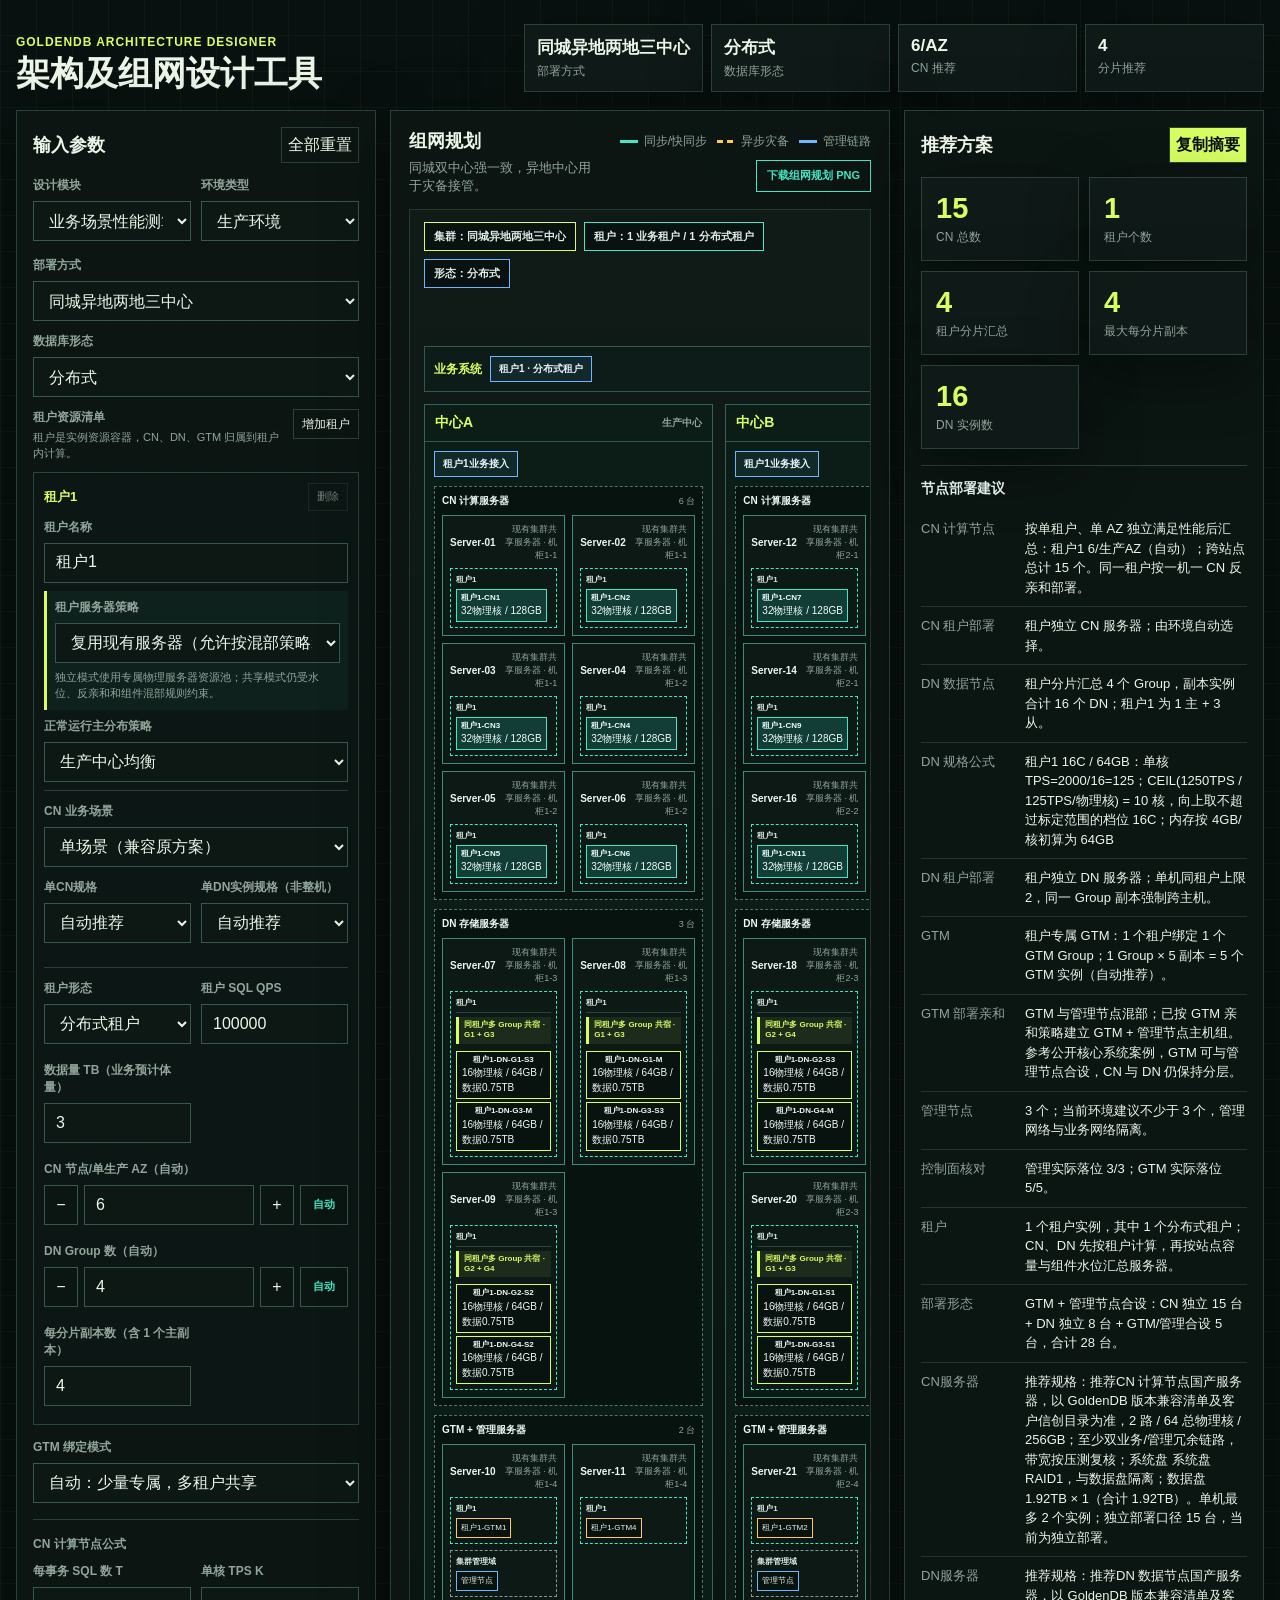
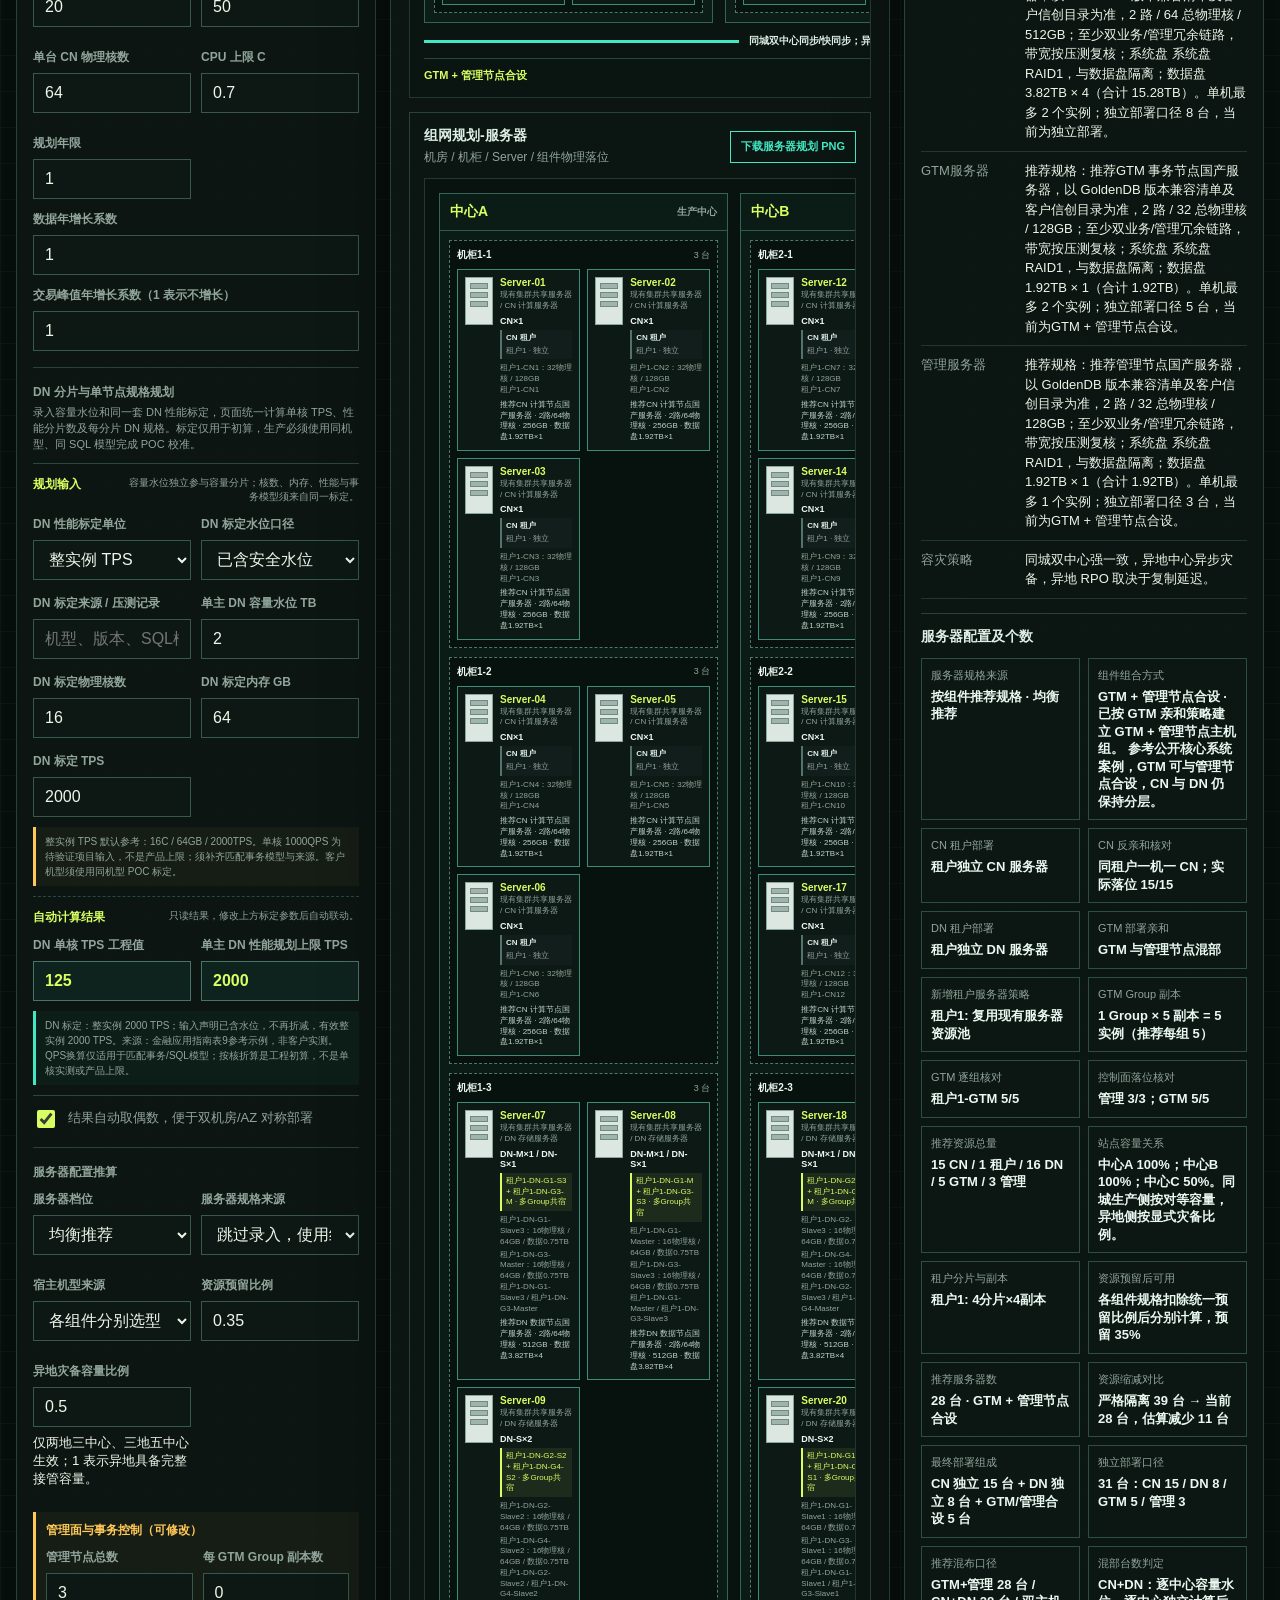
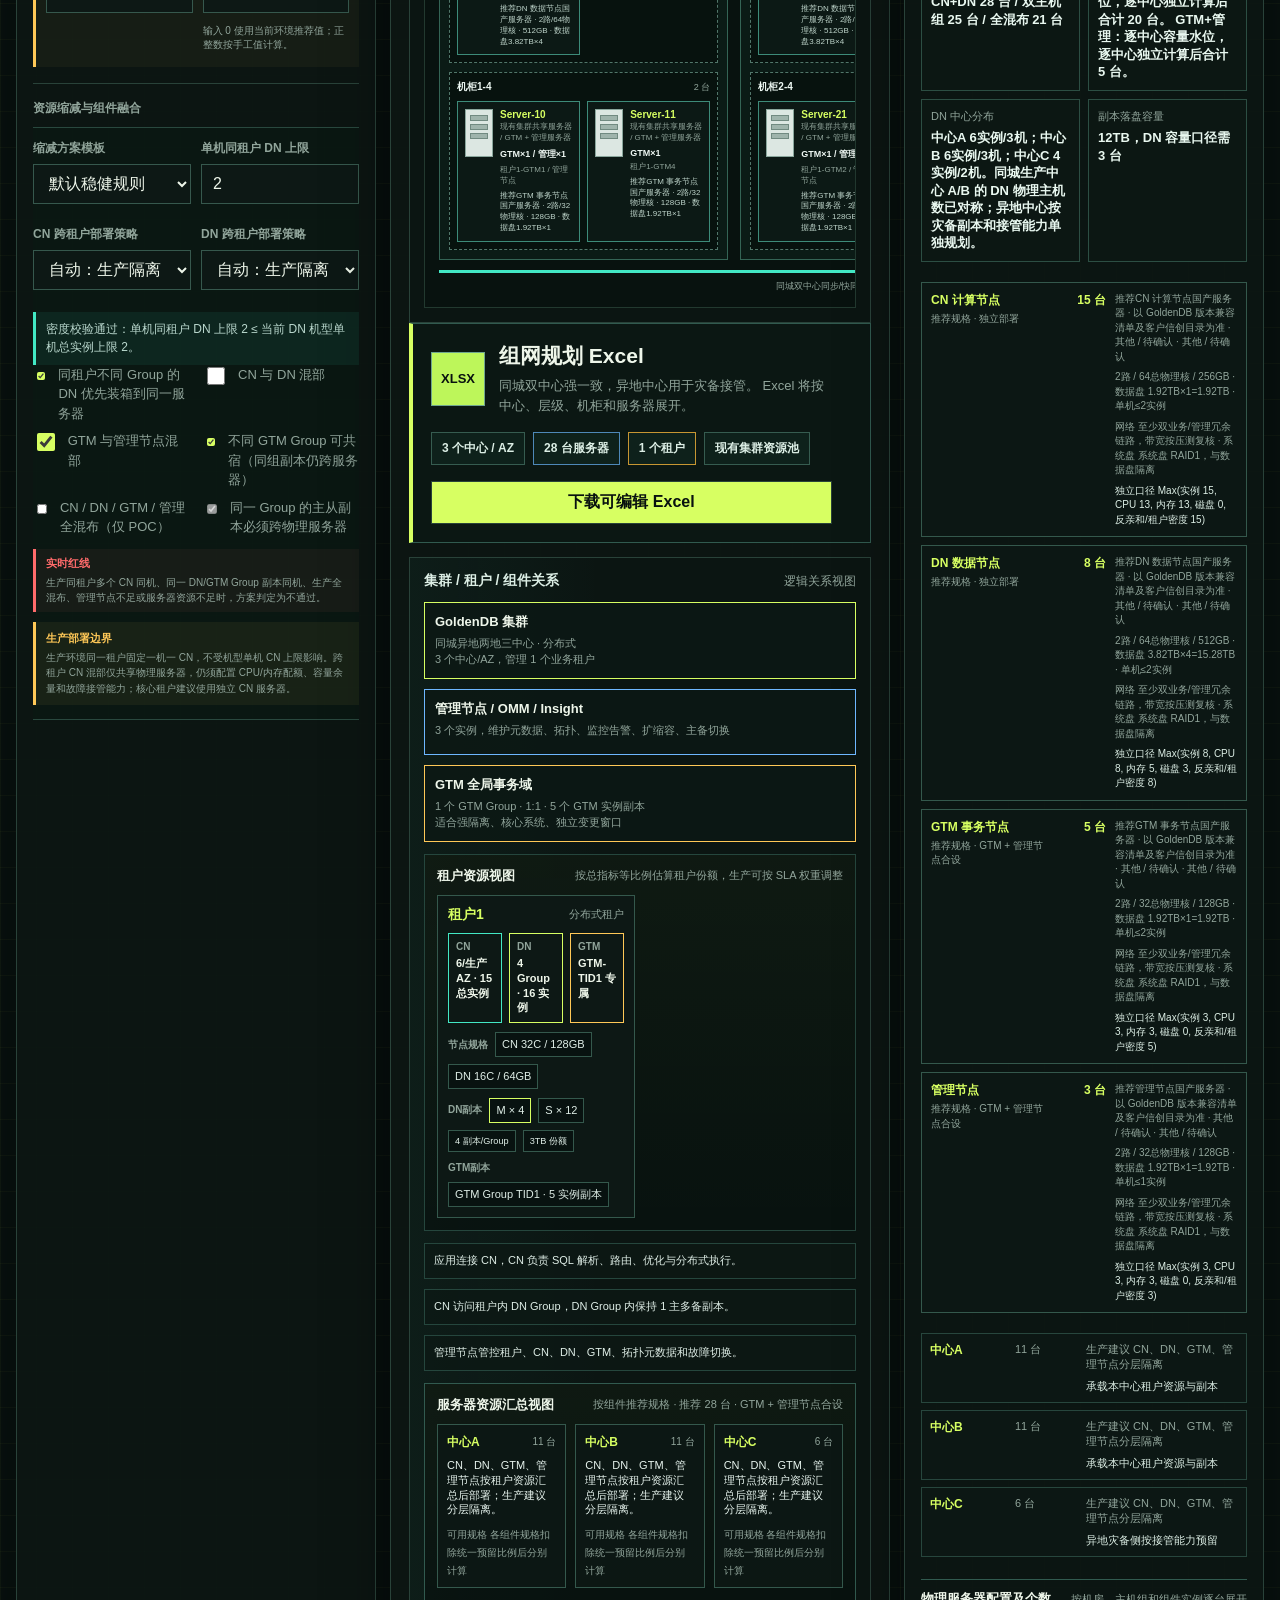
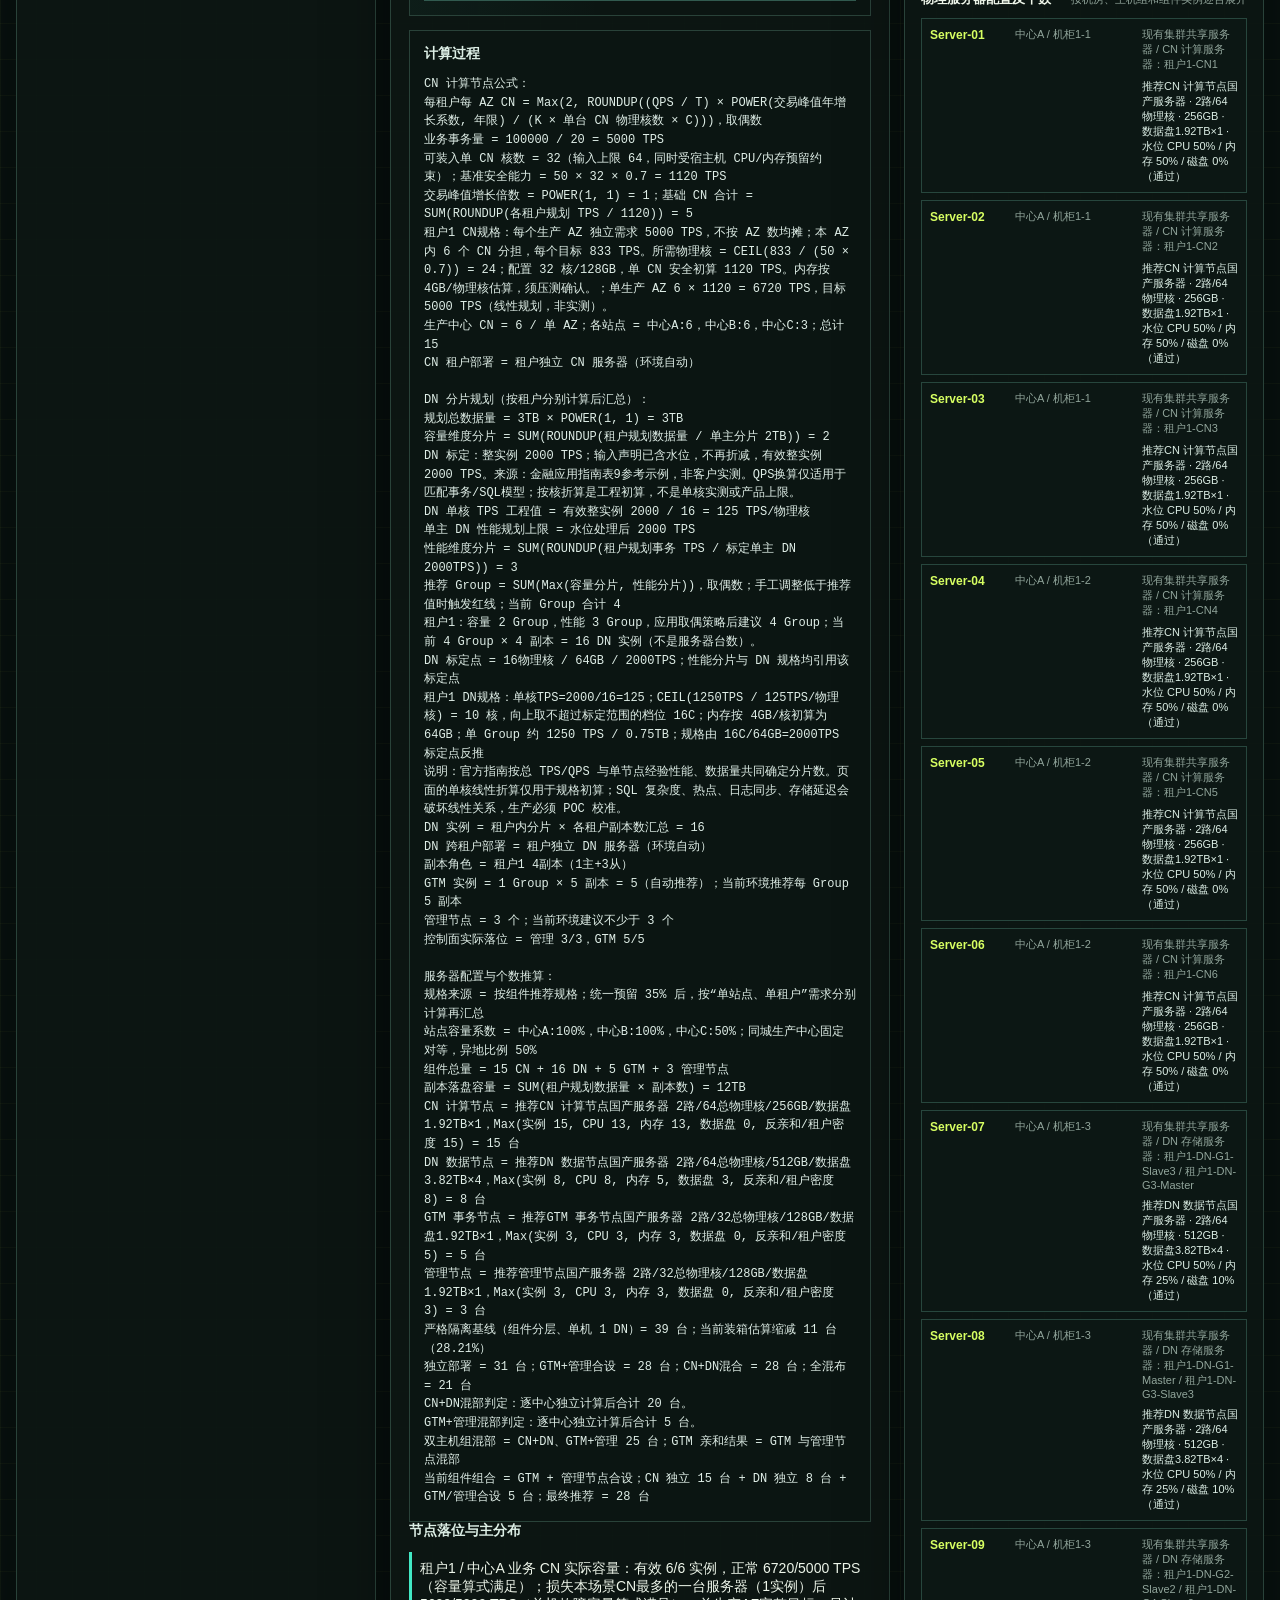
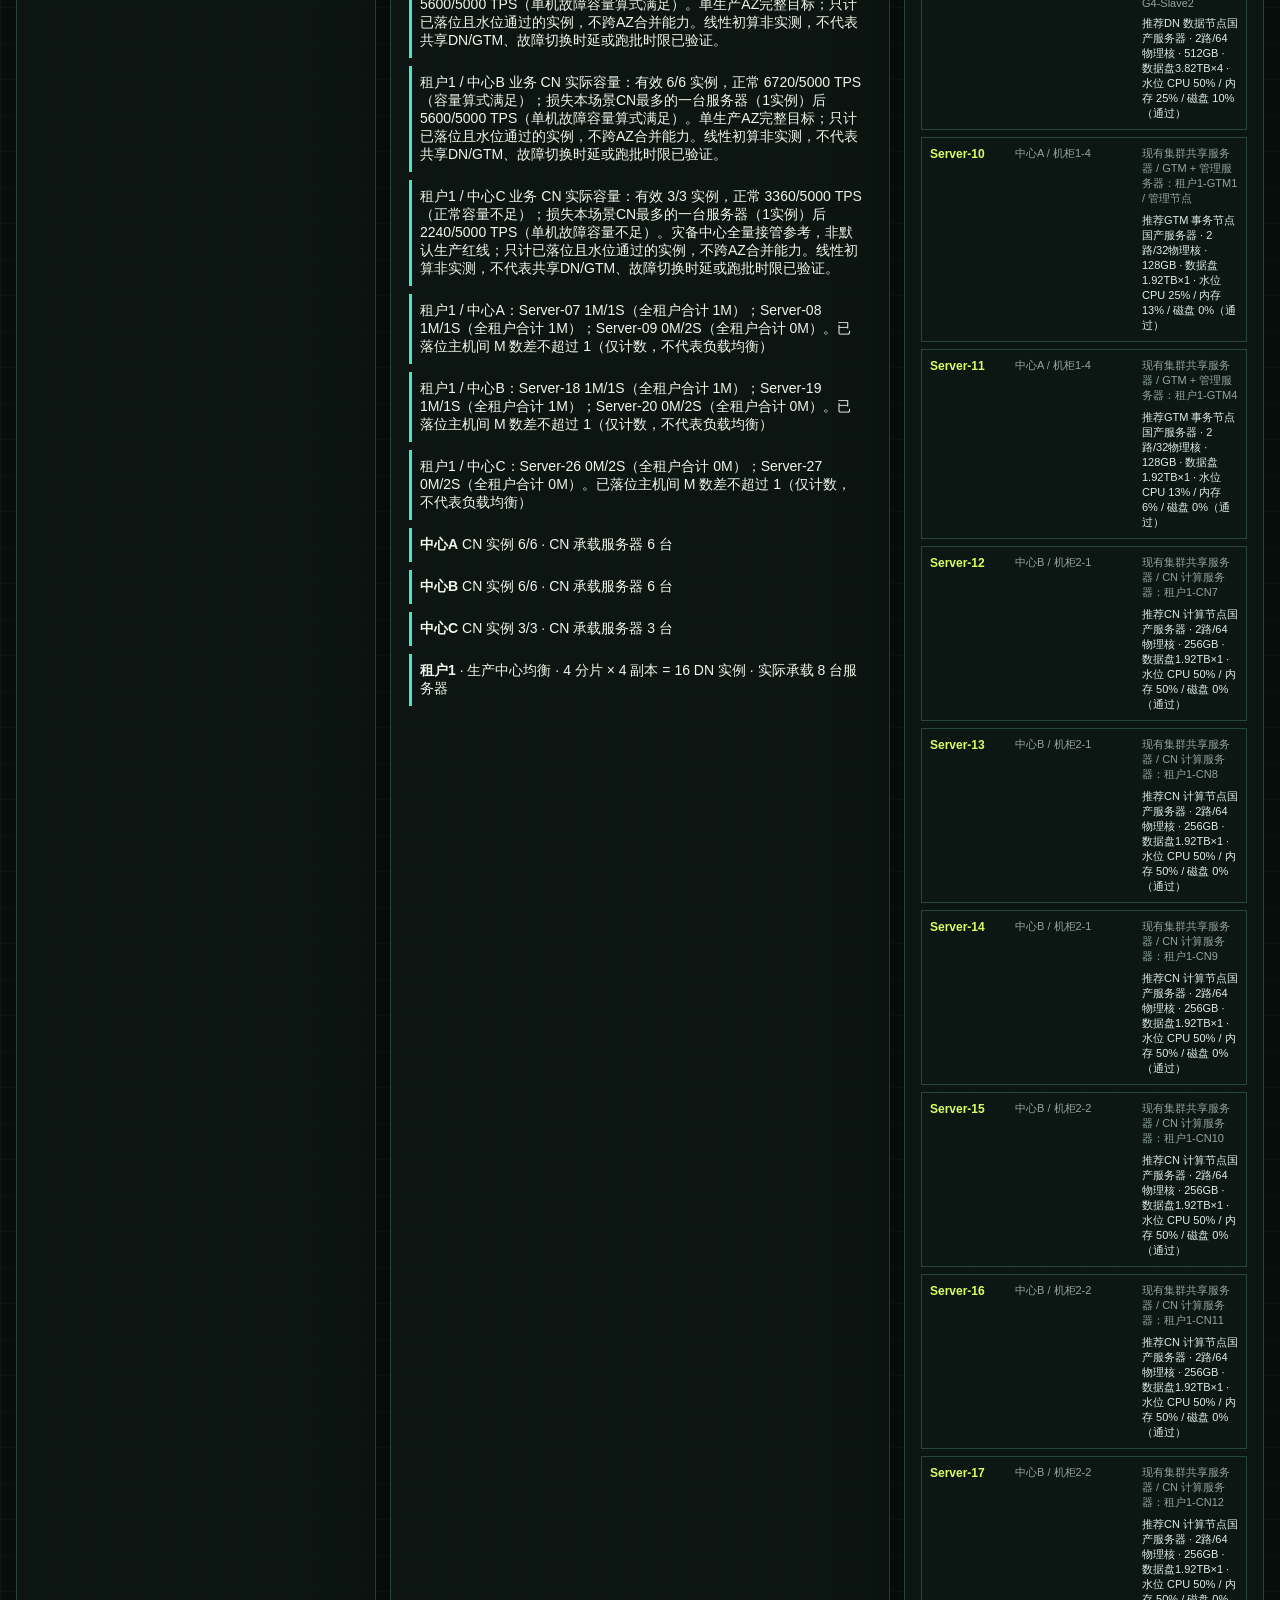
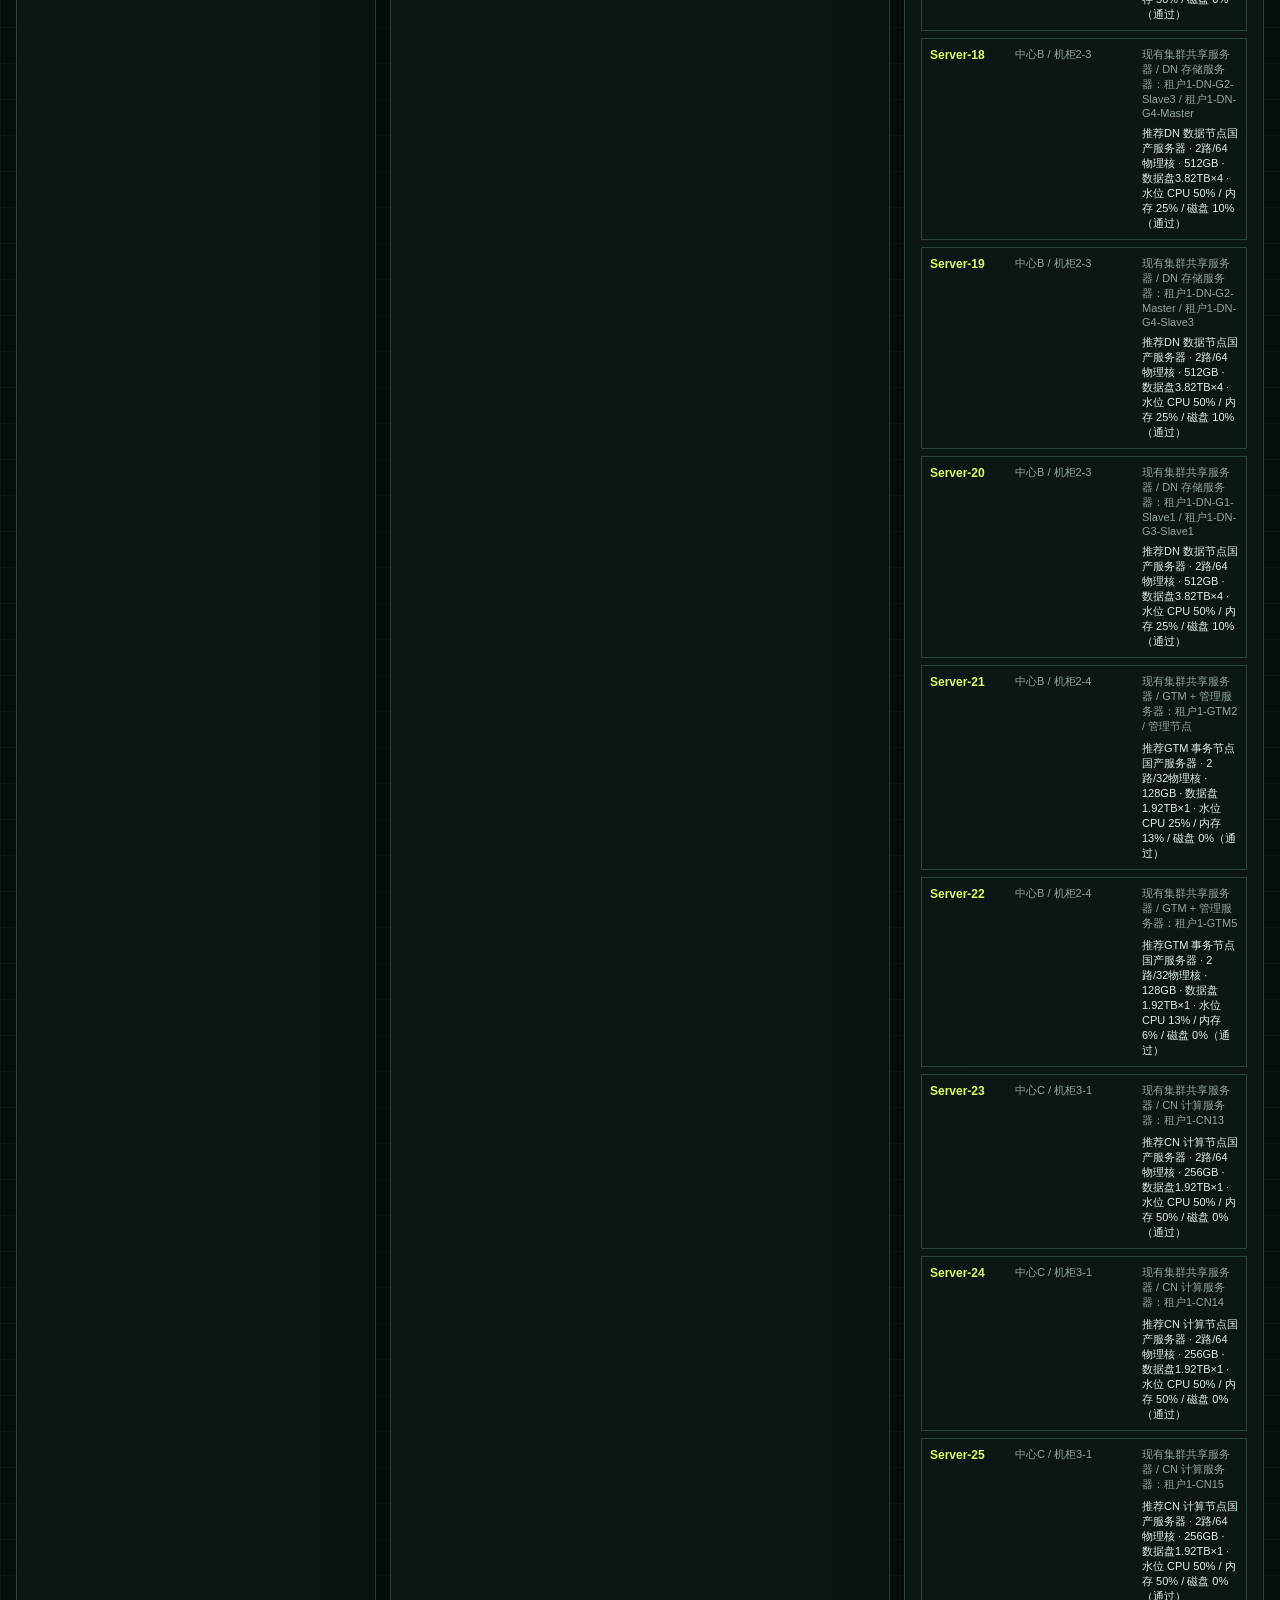
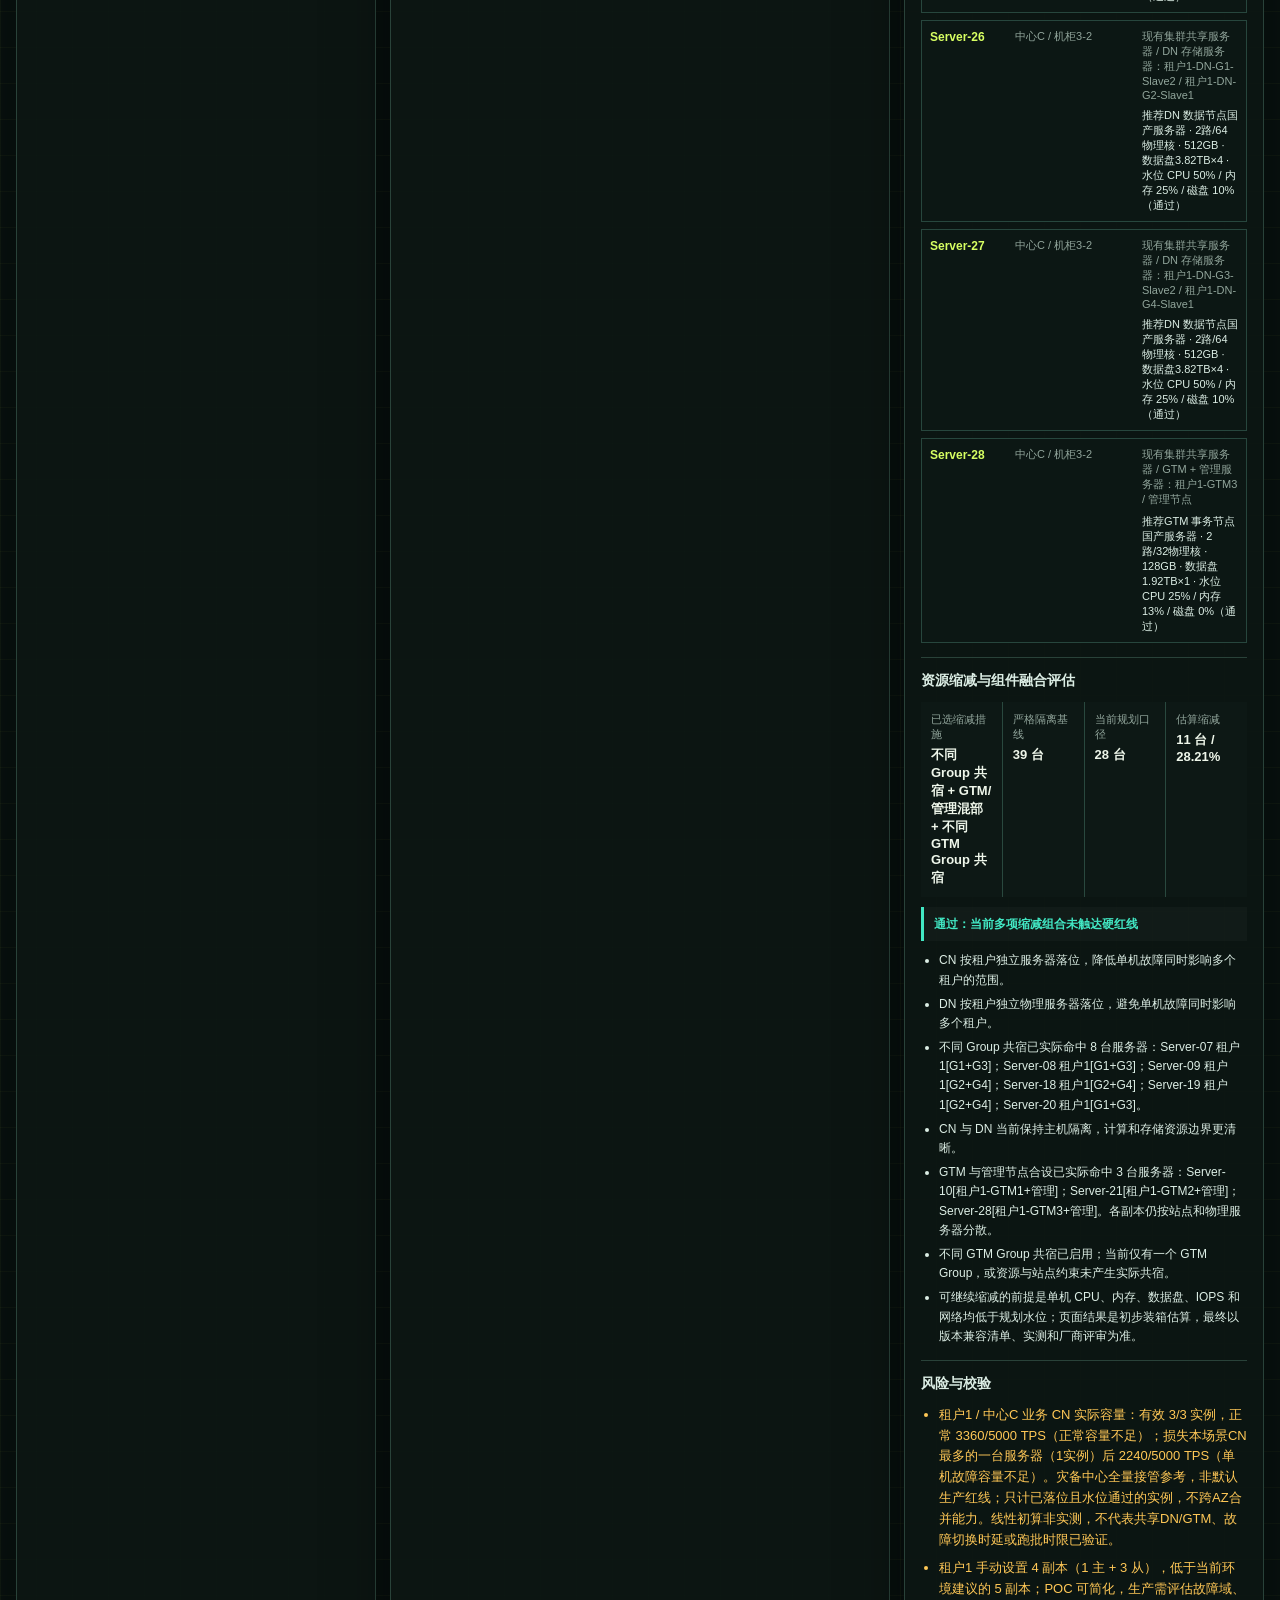
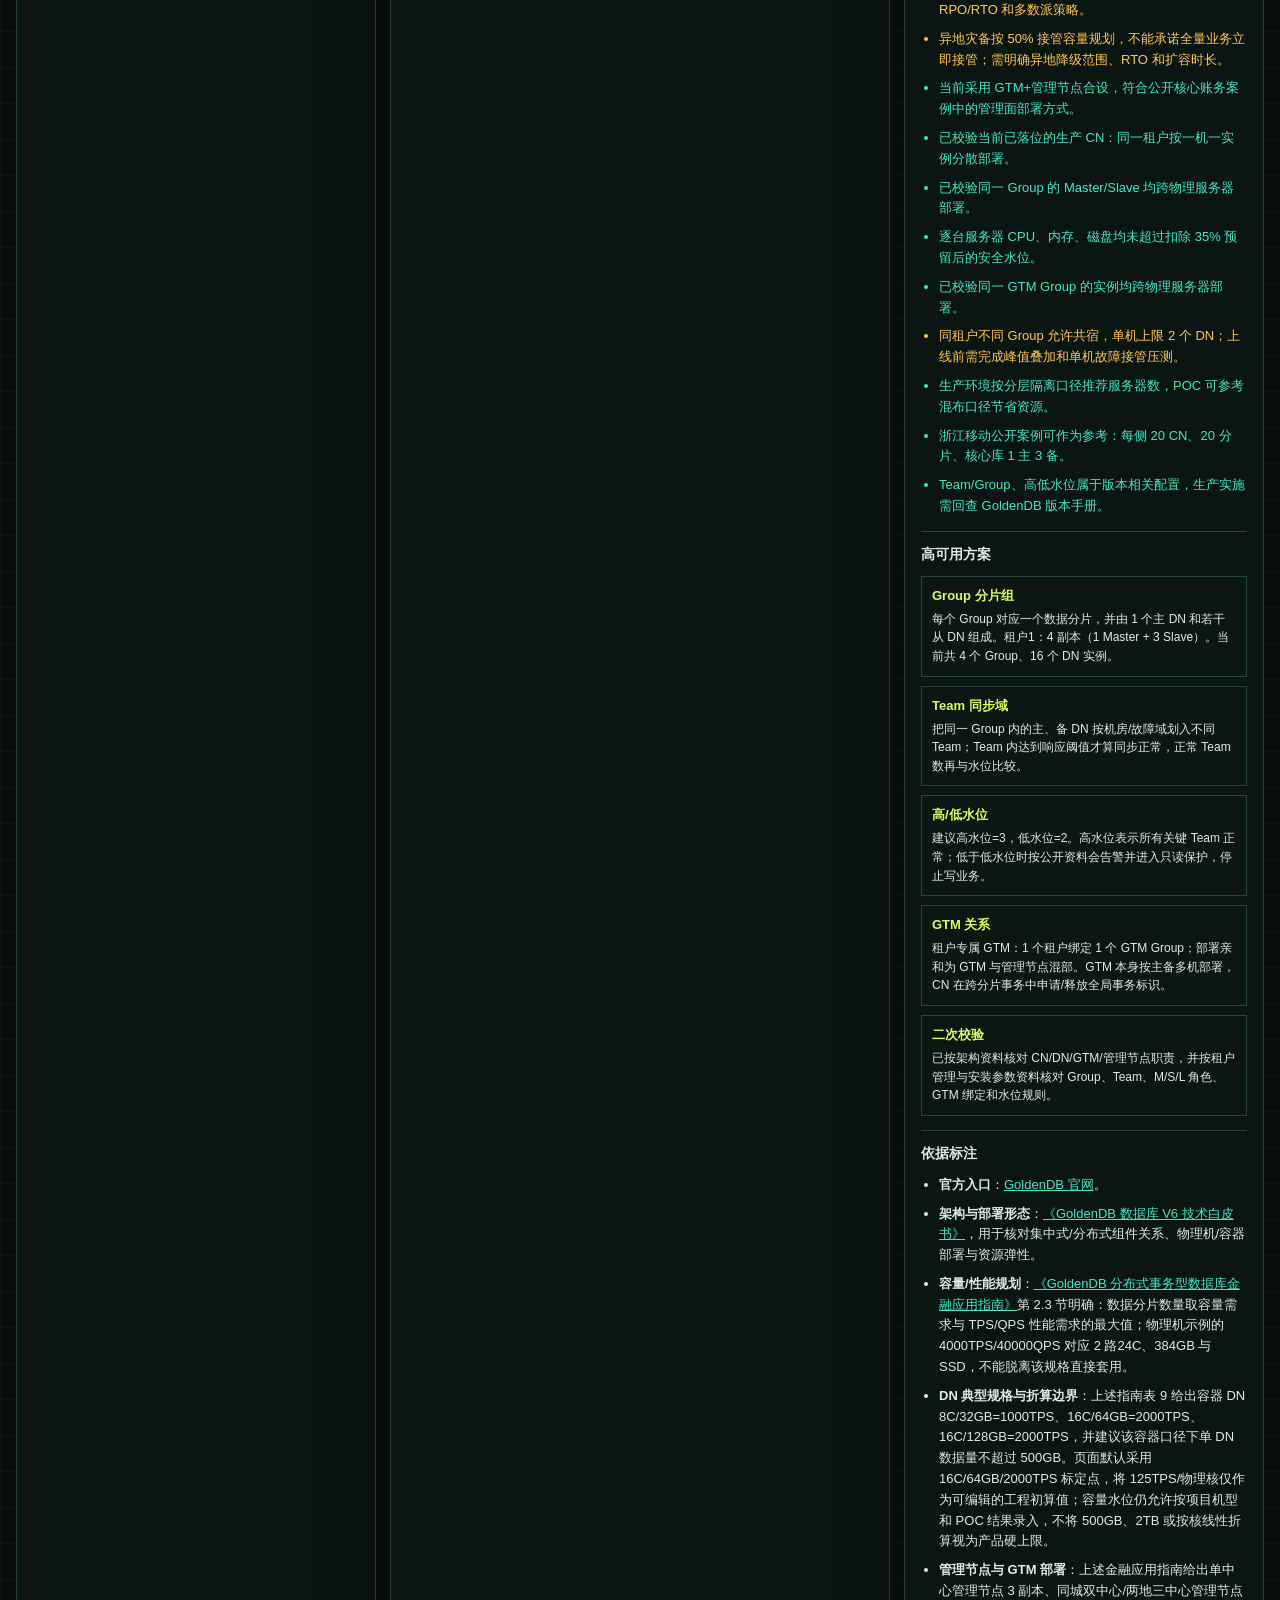
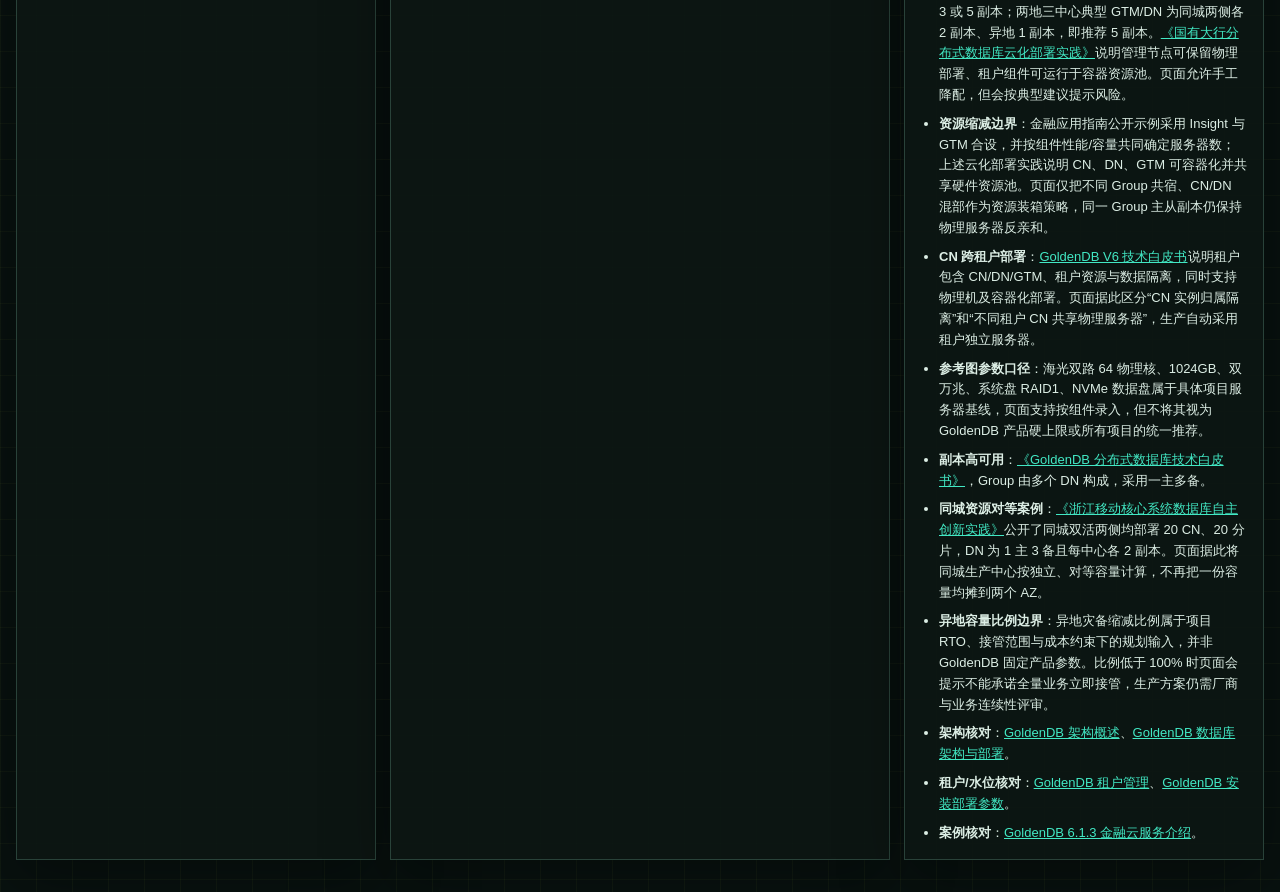
==== commit cb65ab63: "Improve workload calibration and audit CN failure capacity" ====
--- a/goldendb-architecture-designer/index.html
+++ b/goldendb-architecture-designer/index.html
@@ -137,9 +137,15 @@
               <section class="dn-planning-group">
                 <div class="dn-planning-group-title">
                   <strong>规划输入</strong>
-                  <span>容量水位独立参与容量分片；核数、内存和 TPS 必须来自同一标定规格。</span>
+                  <span>容量水位独立参与容量分片；核数、内存、性能与事务模型须来自同一标定。</span>
                 </div>
                 <div class="grid-two dn-planning-fields">
+                  <label class="field"><span>DN 性能标定单位</span><select id="dnCalibrationUnit"><option value="instanceTps">整实例 TPS</option><option value="coreQps">单核 QPS（需匹配事务模型）</option></select></label>
+                  <label class="field"><span>DN 标定水位口径</span><select id="dnCalibrationWaterMode"><option value="safe">已含安全水位</option><option value="raw">需乘 CPU 水位</option></select></label>
+                  <label class="field" hidden><span>DN 单核 QPS 标定</span><input id="dnCoreQps" type="number" min="0.01" step="any" value="1000" disabled></label>
+                  <label class="field" hidden><span>标定每事务 SQL 数（非业务默认值）</span><input id="dnCalibrationSqlPerTxn" type="number" min="1" step="any" value="" disabled></label>
+                  <label class="field" hidden><span>DN 标定 CPU 水位</span><input id="dnCalibrationCpuLimit" type="number" min="0.01" max="1" step="0.01" value="0.7" disabled></label>
+                  <label class="field"><span>DN 标定来源 / 压测记录</span><input id="dnCalibrationSource" type="text" value="" maxlength="1000" placeholder="机型、版本、SQL模型、压测记录"></label>
                   <label class="field">
                     <span>单主 DN 容量水位 TB</span>
                     <input id="maxShardTb" type="number" min="0.1" step="0.1" value="2">
@@ -157,7 +163,7 @@
                     <input id="dnReferenceTps" type="number" min="1" value="2000">
                   </label>
                 </div>
-                <p class="dn-planning-note">默认标定点：官方指南典型容器规格 16C / 64GB / 单库 2000TPS。客户机型应替换为同机型 POC 标定结果。</p>
+                <p class="dn-planning-note">整实例 TPS 默认参考：16C / 64GB / 2000TPS。单核 1000QPS 为待验证项目输入，不是产品上限；须补齐匹配事务模型与来源。客户机型须使用同机型 POC 标定。</p>
               </section>
 
               <section class="dn-planning-group dn-planning-result">
@@ -175,7 +181,7 @@
                     <input id="safeShardTps" type="number" min="1" value="2000" readonly>
                   </label>
                 </div>
-                <p class="dn-planning-note formula">单核 TPS = 标定 TPS ÷ 标定物理核数；单主 DN 性能上限 = 标定 TPS。该工程折算用于分片与规格初算，不是厂商性能承诺。</p>
+                <p id="dnCalibrationDescription" class="dn-planning-note formula">有效单核 TPS = 有效整实例 TPS ÷ 标定物理核数；工程折算不是单核实测或产品上限。</p>
               </section>
             </div>
 
--- a/goldendb-architecture-designer/styles.css
+++ b/goldendb-architecture-designer/styles.css
@@ -2505,3 +2505,4 @@
 }
 
 .planning-input-status[hidden] { display: none; }
+.dn-planning-fields > .field[hidden] { display: none; }
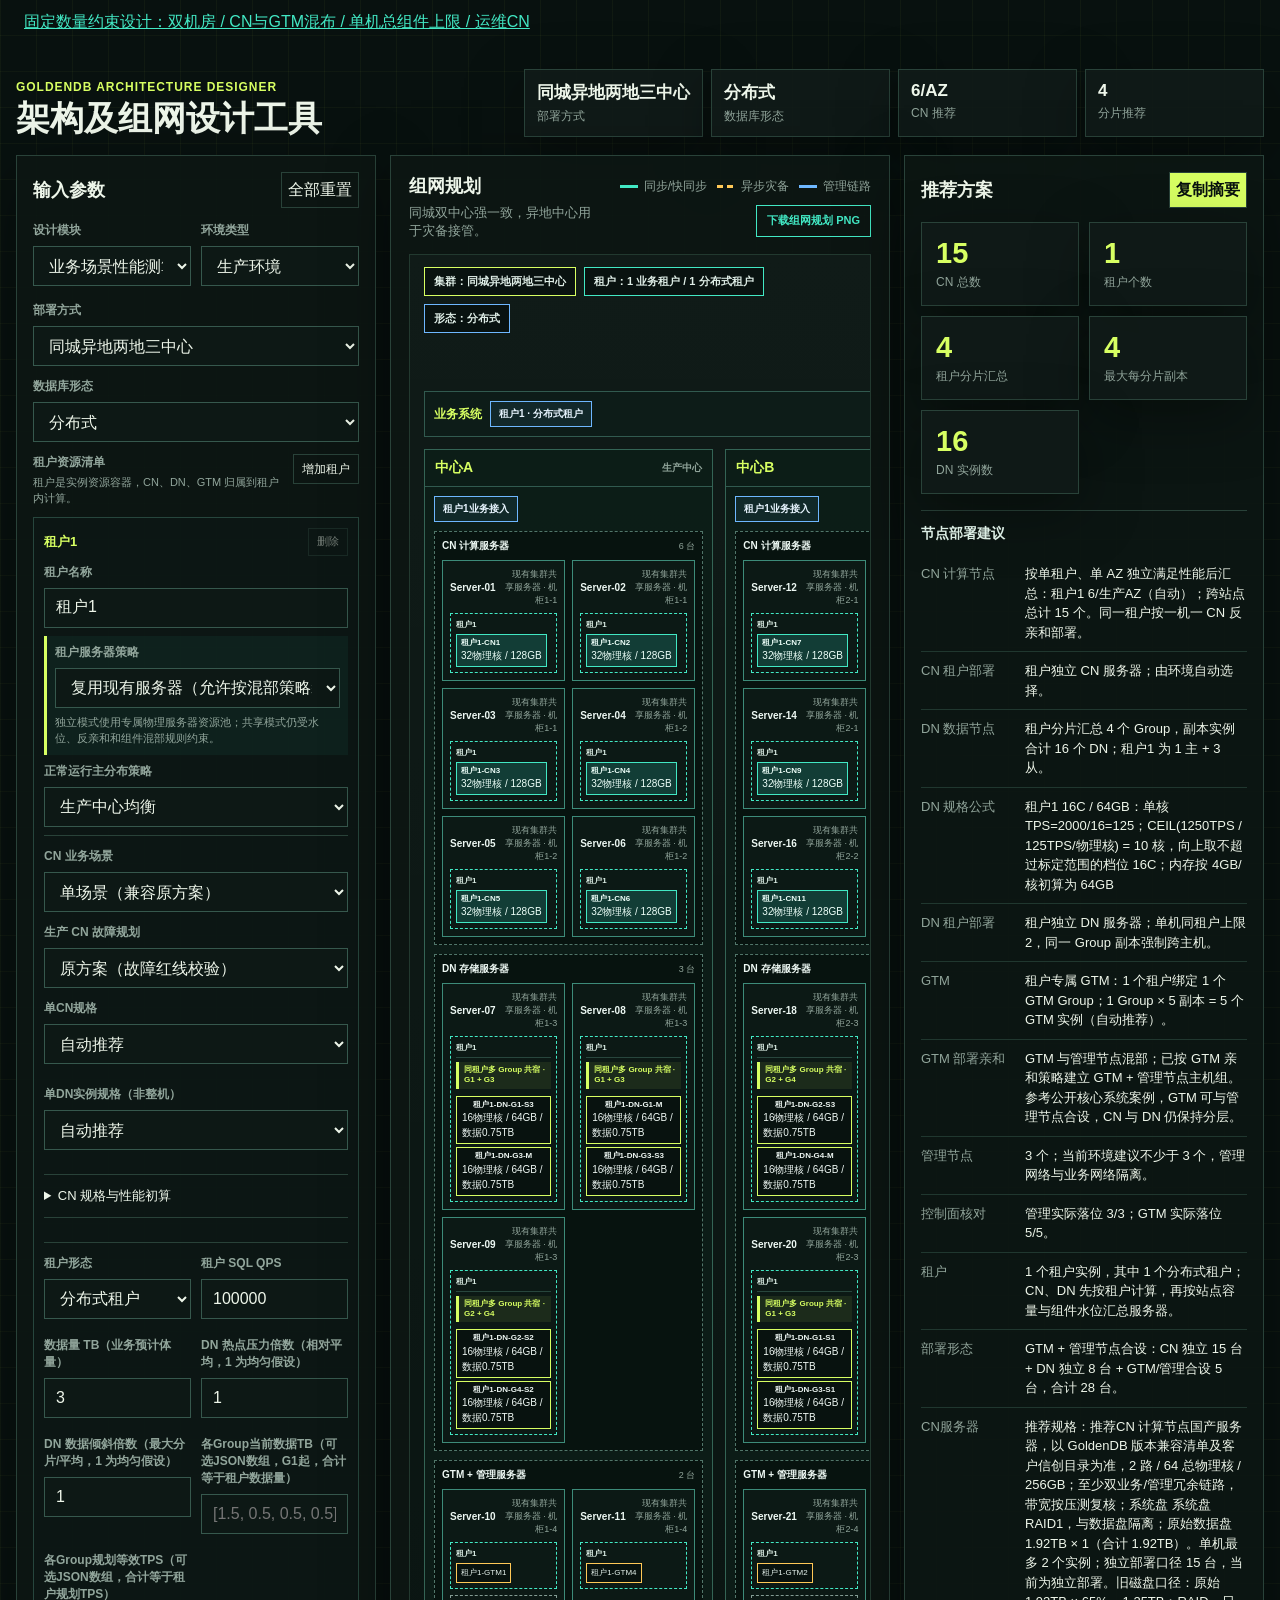
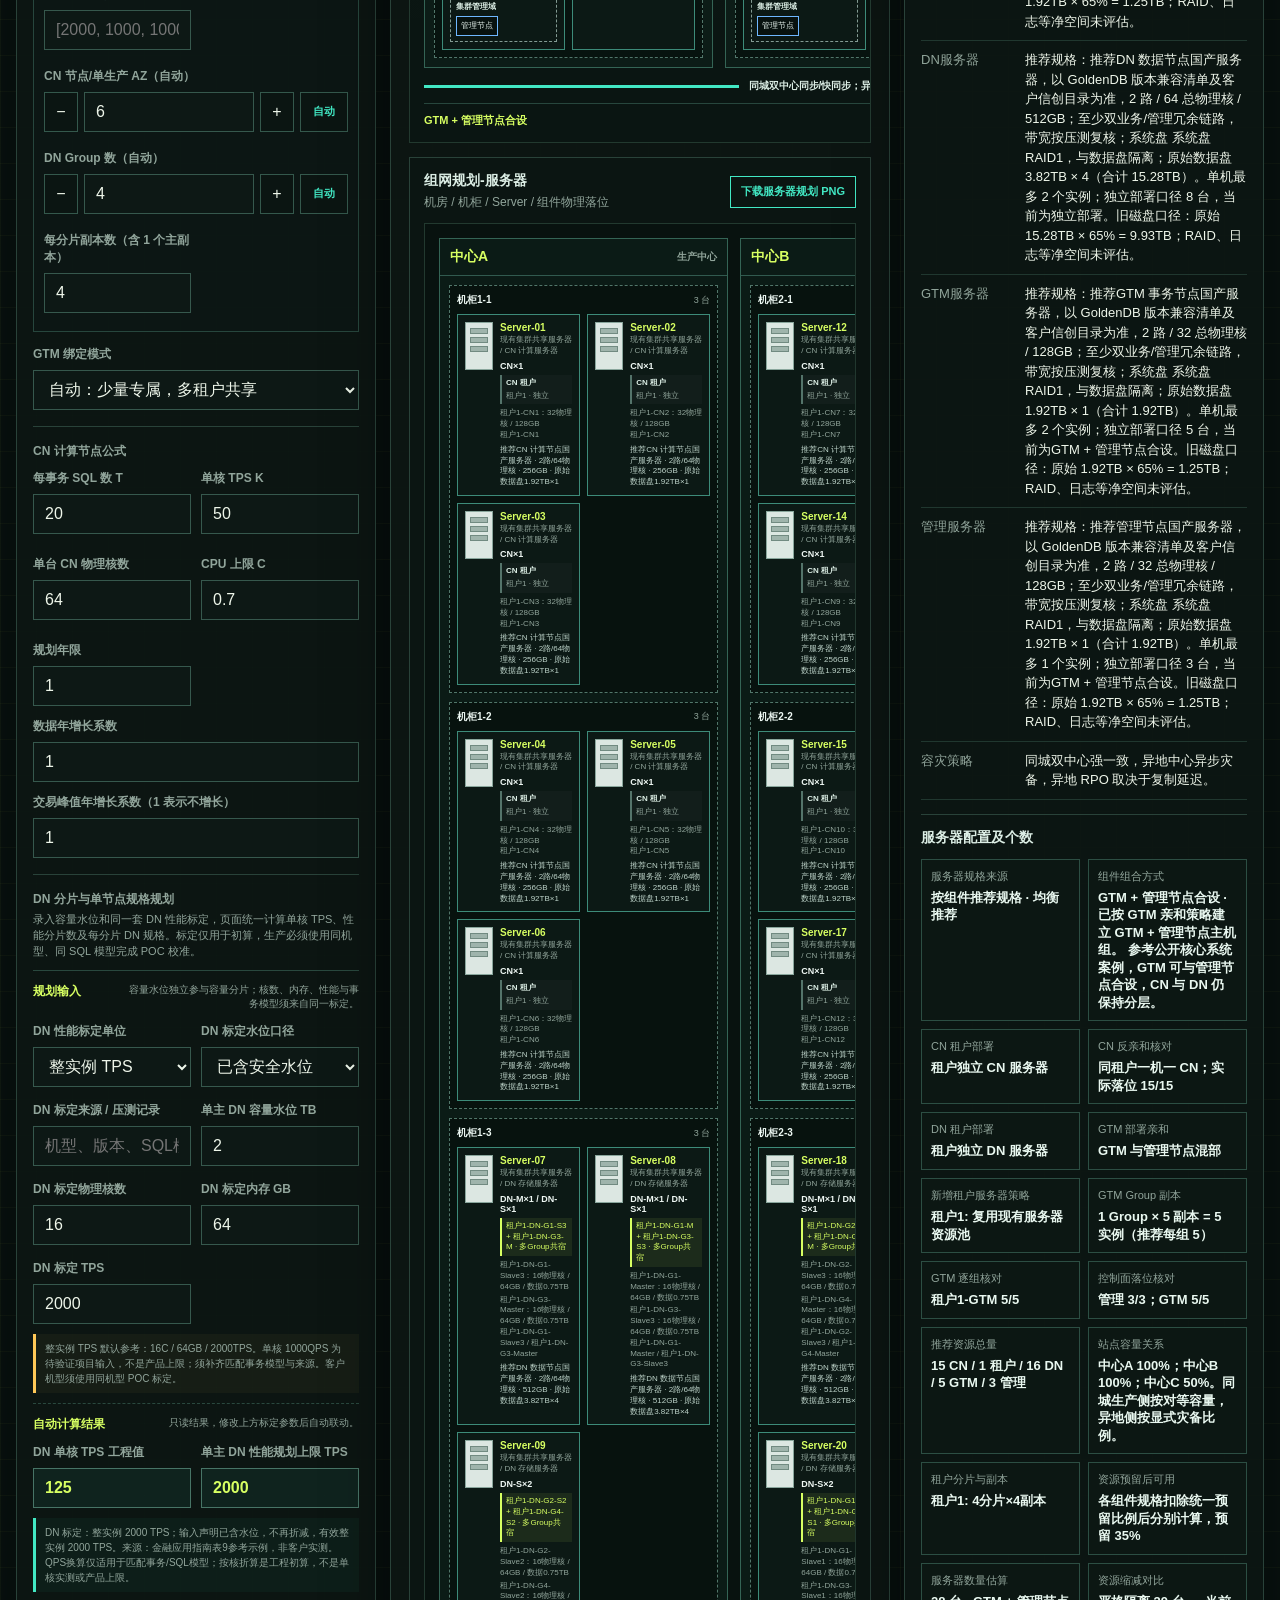
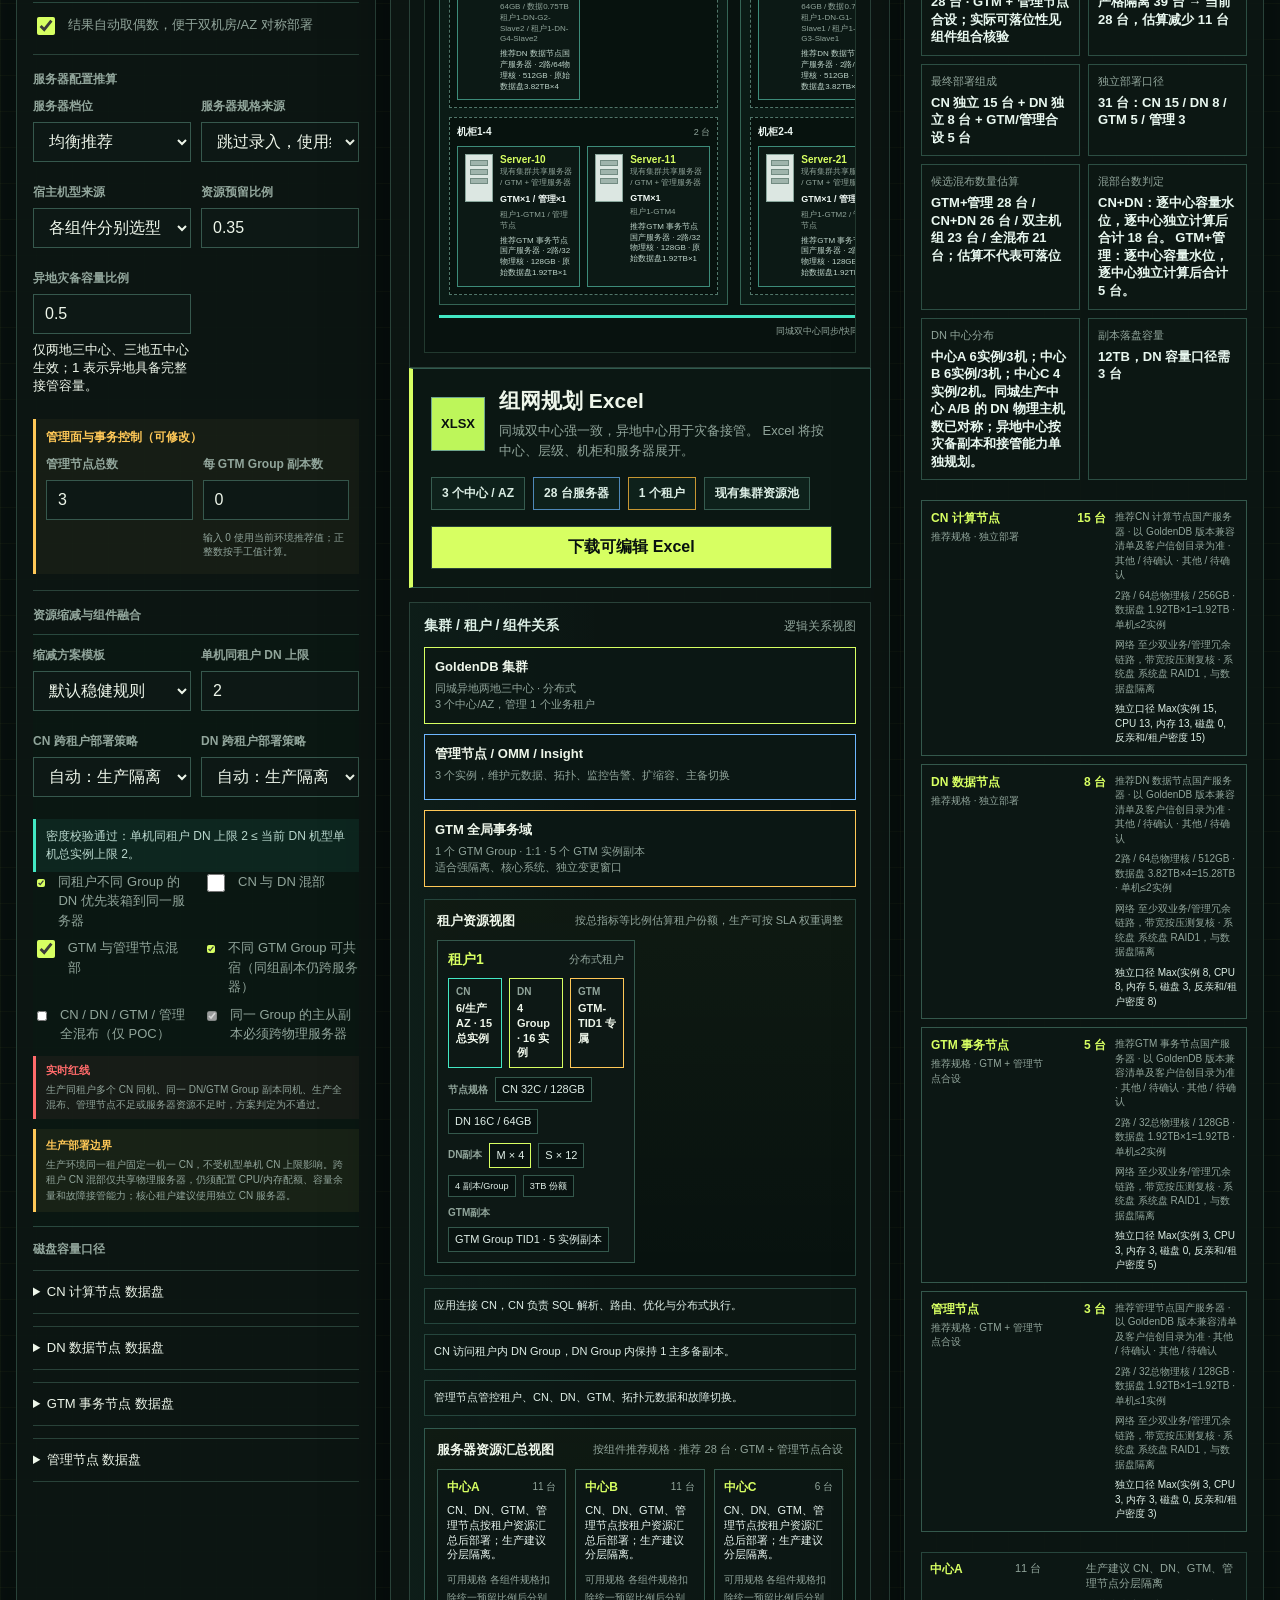
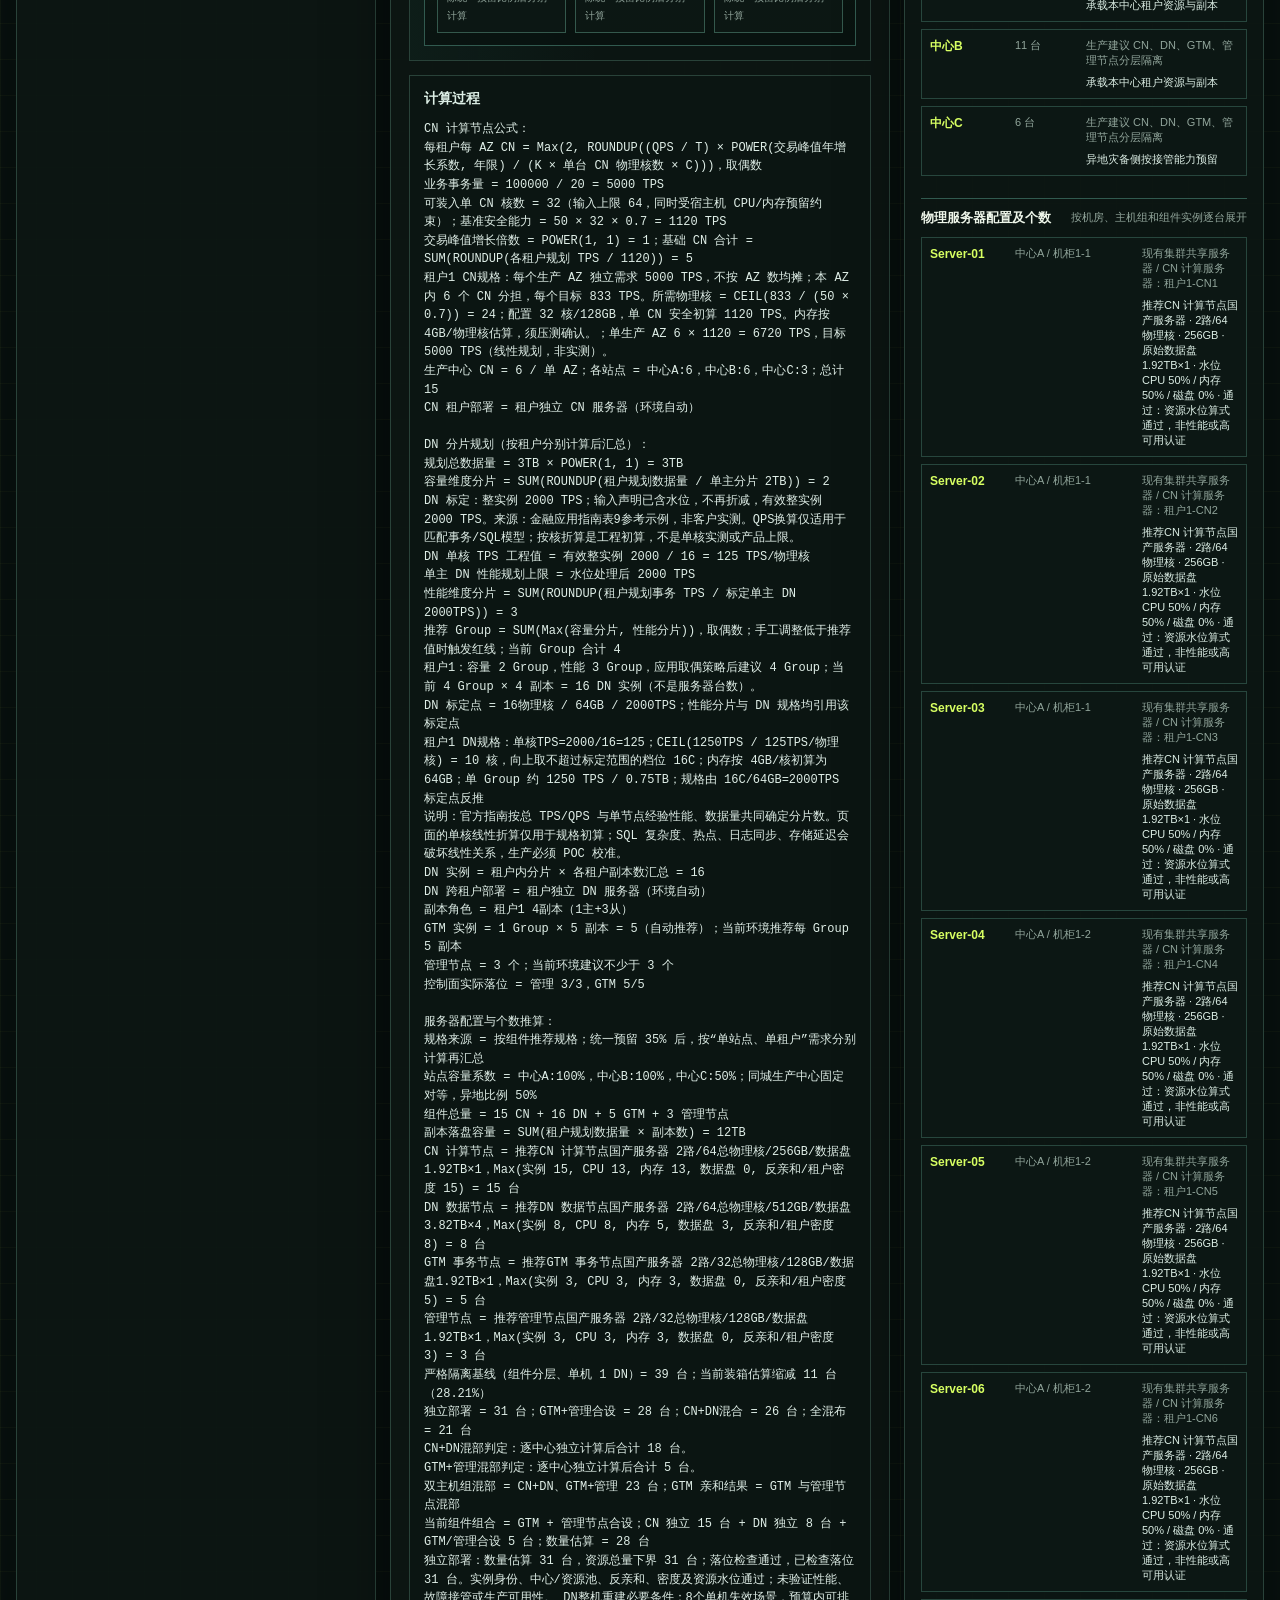
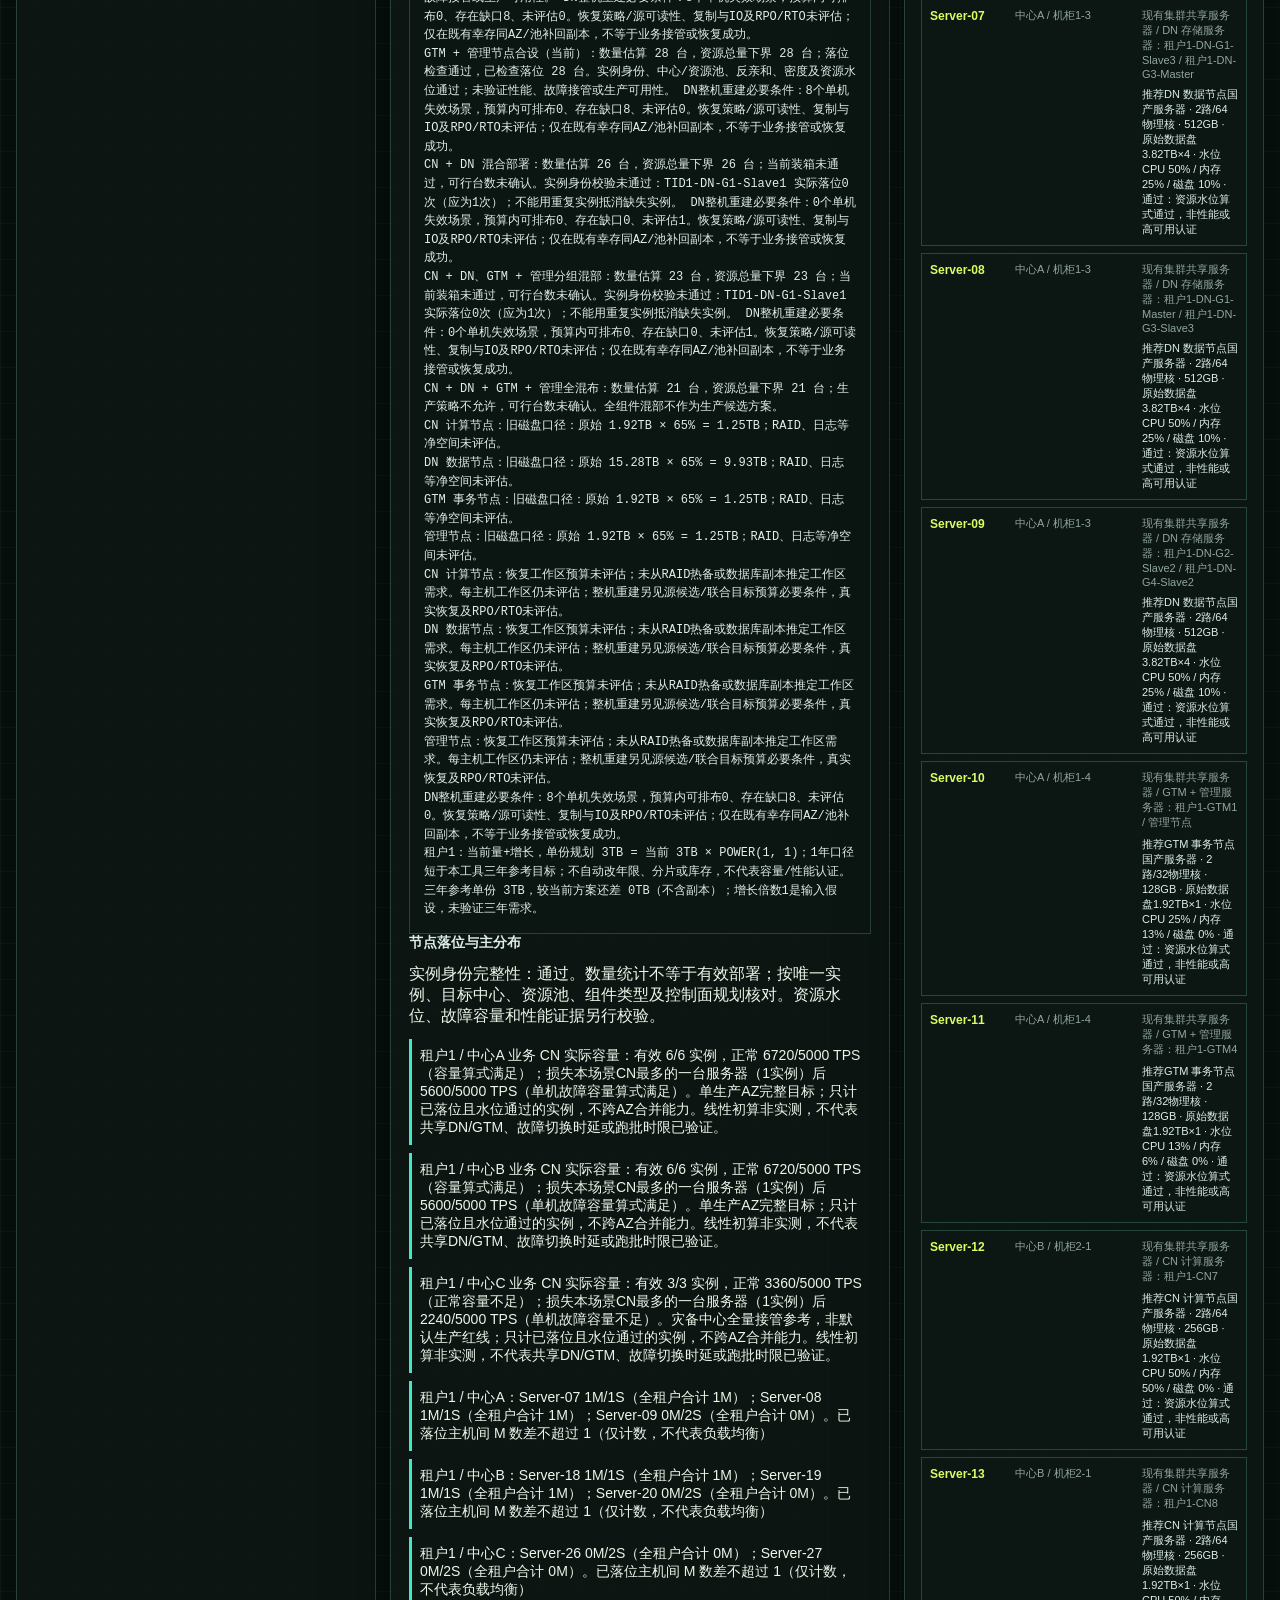
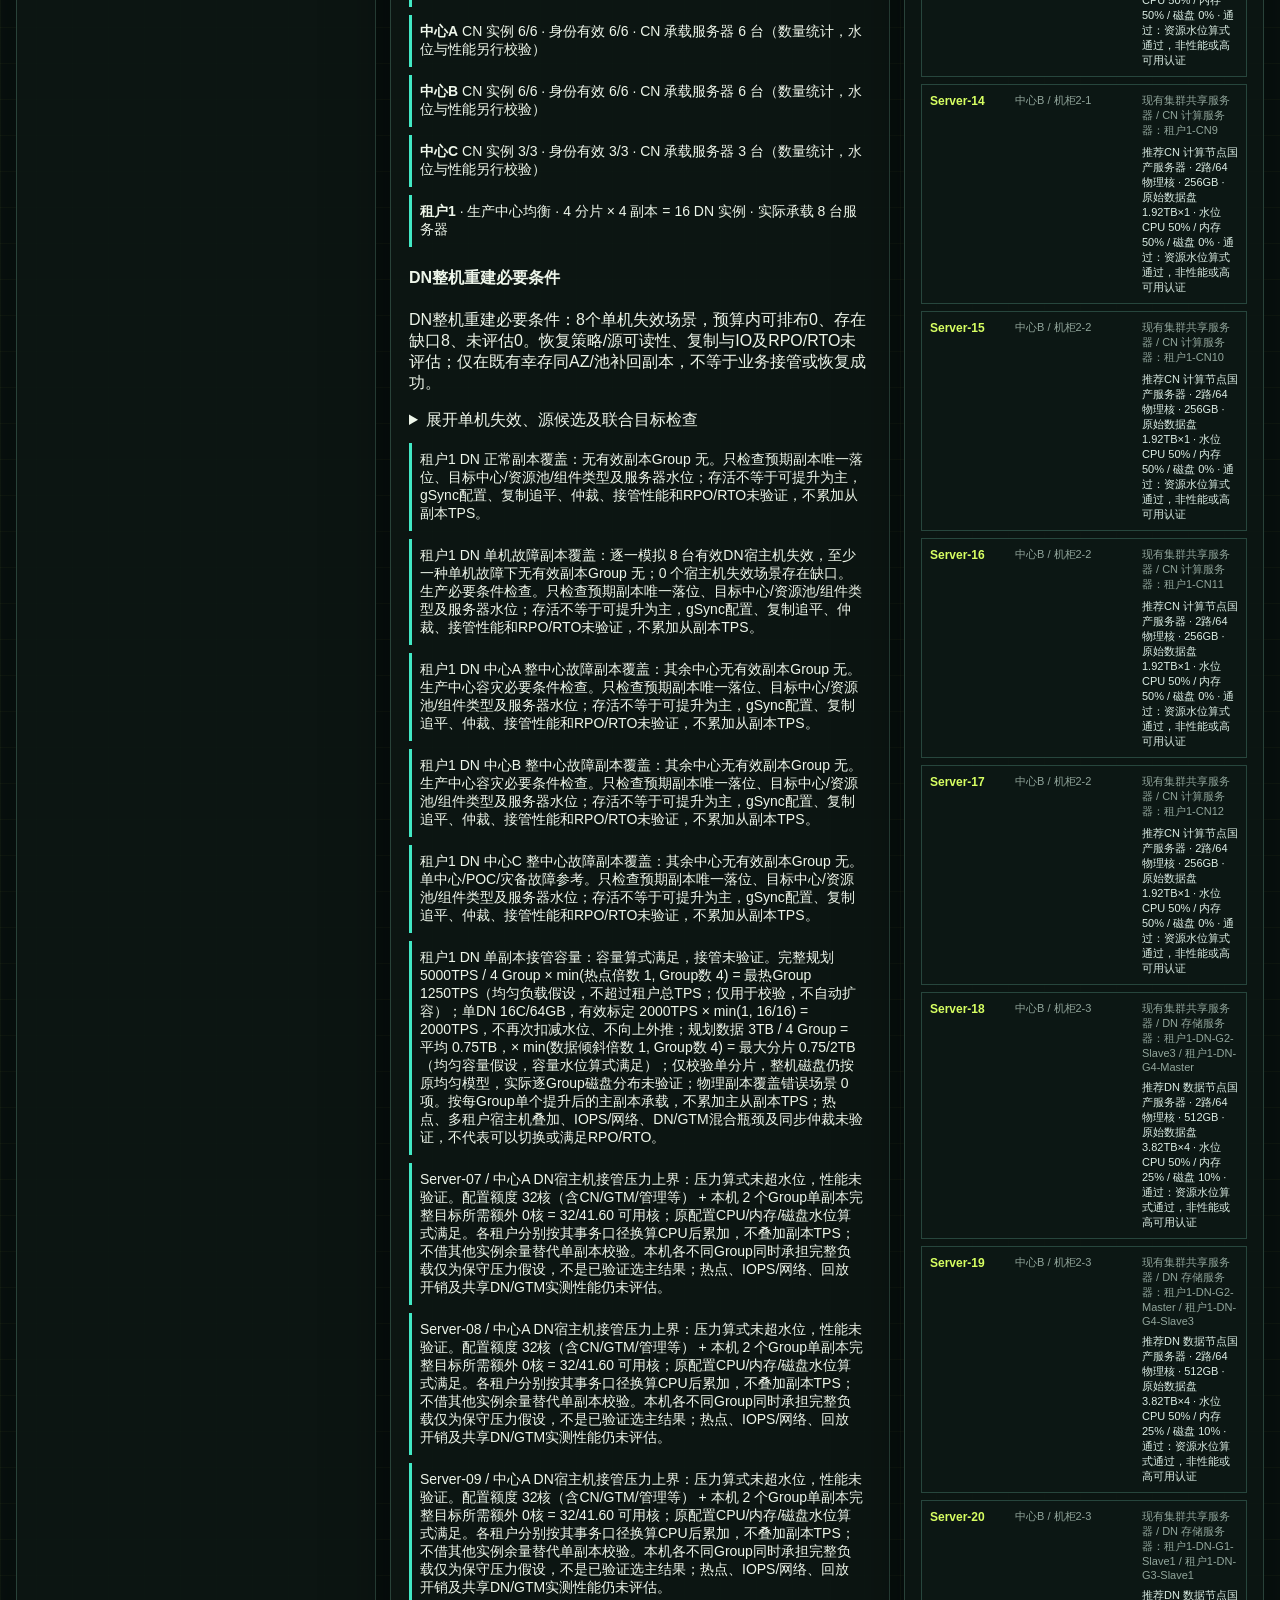
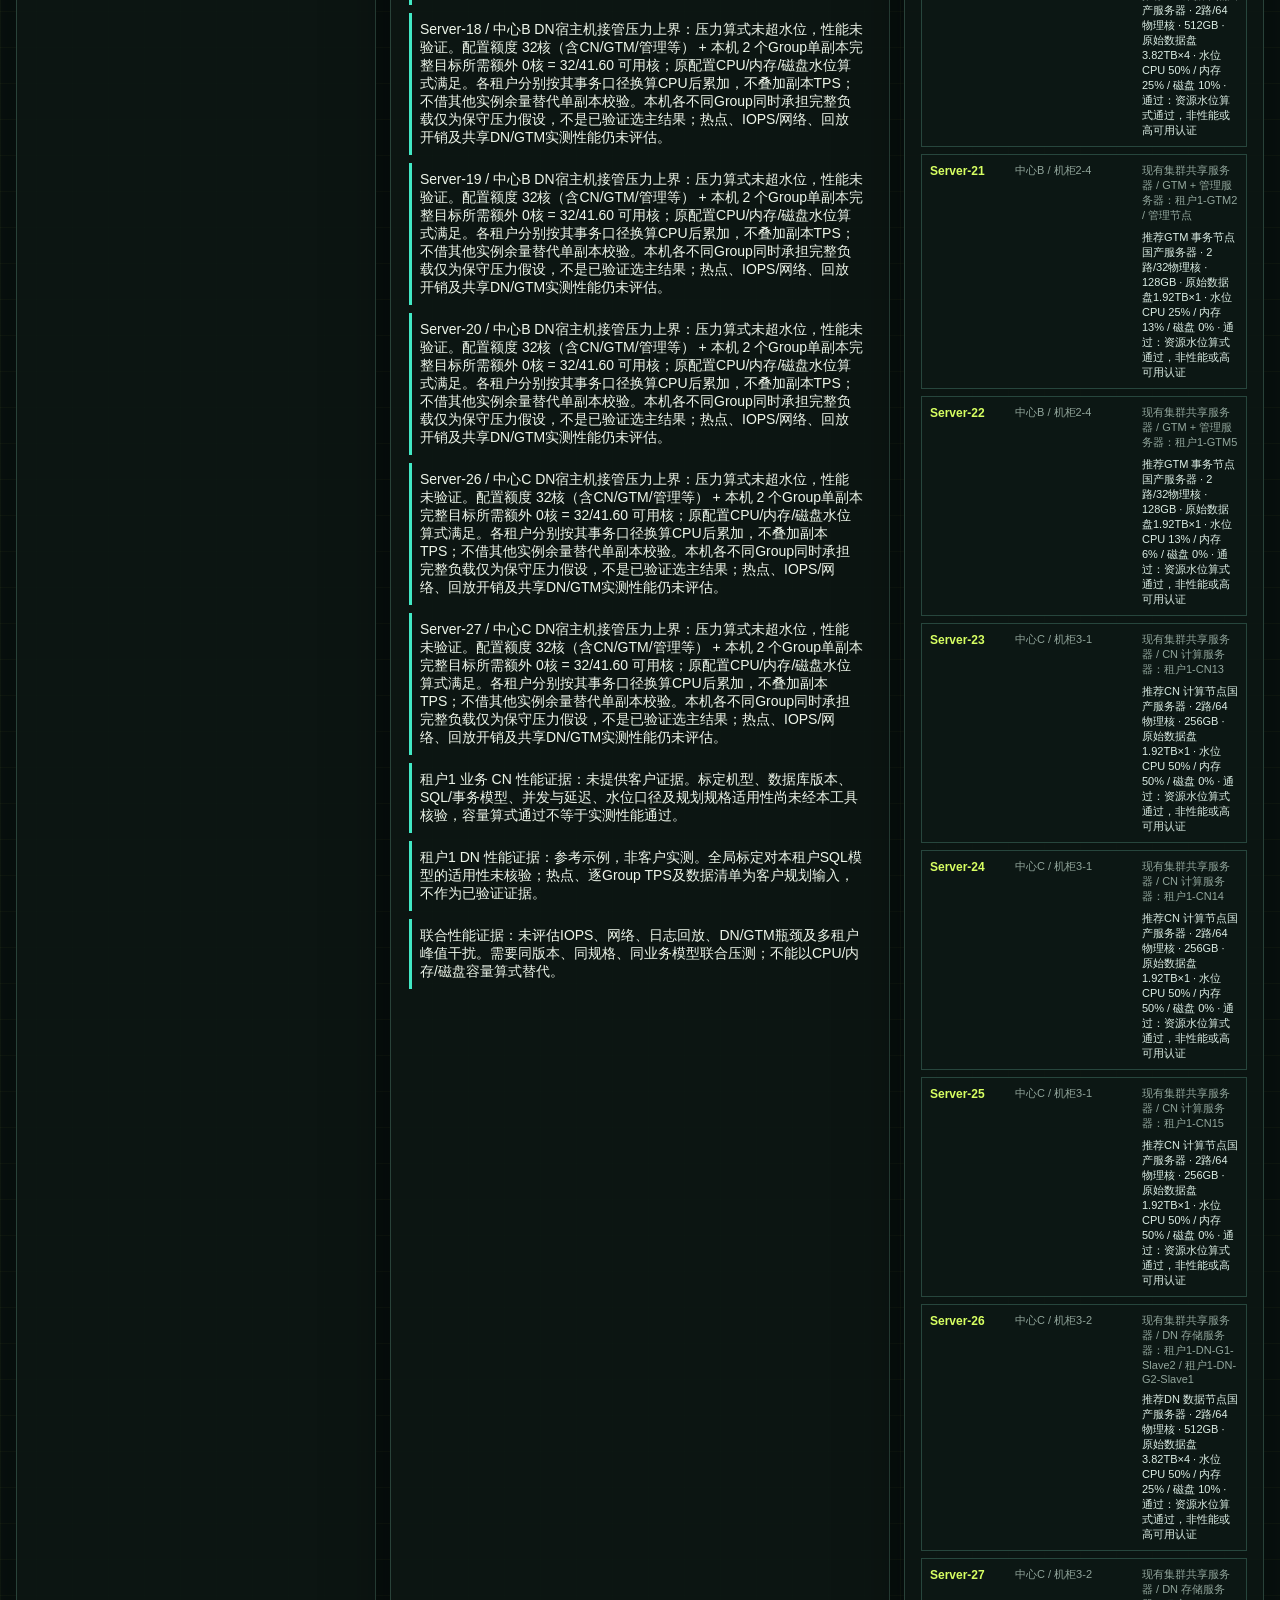
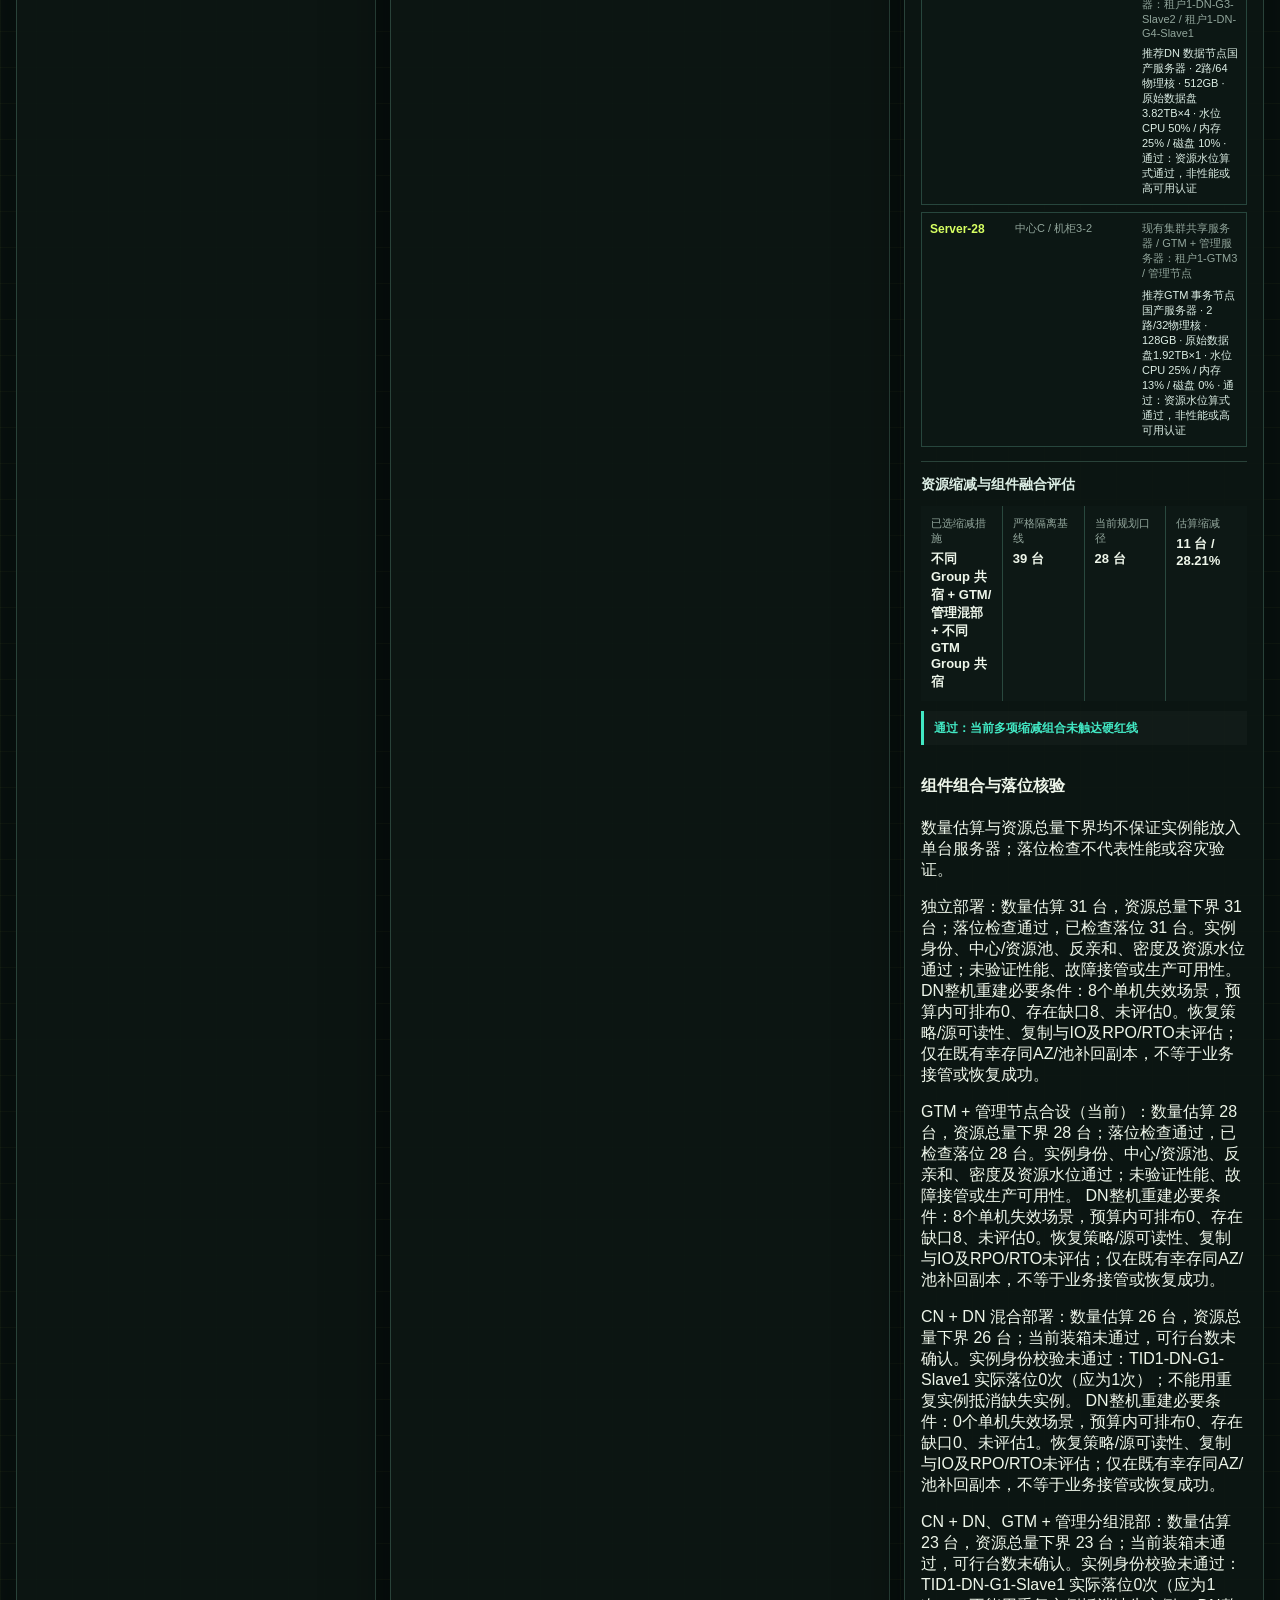
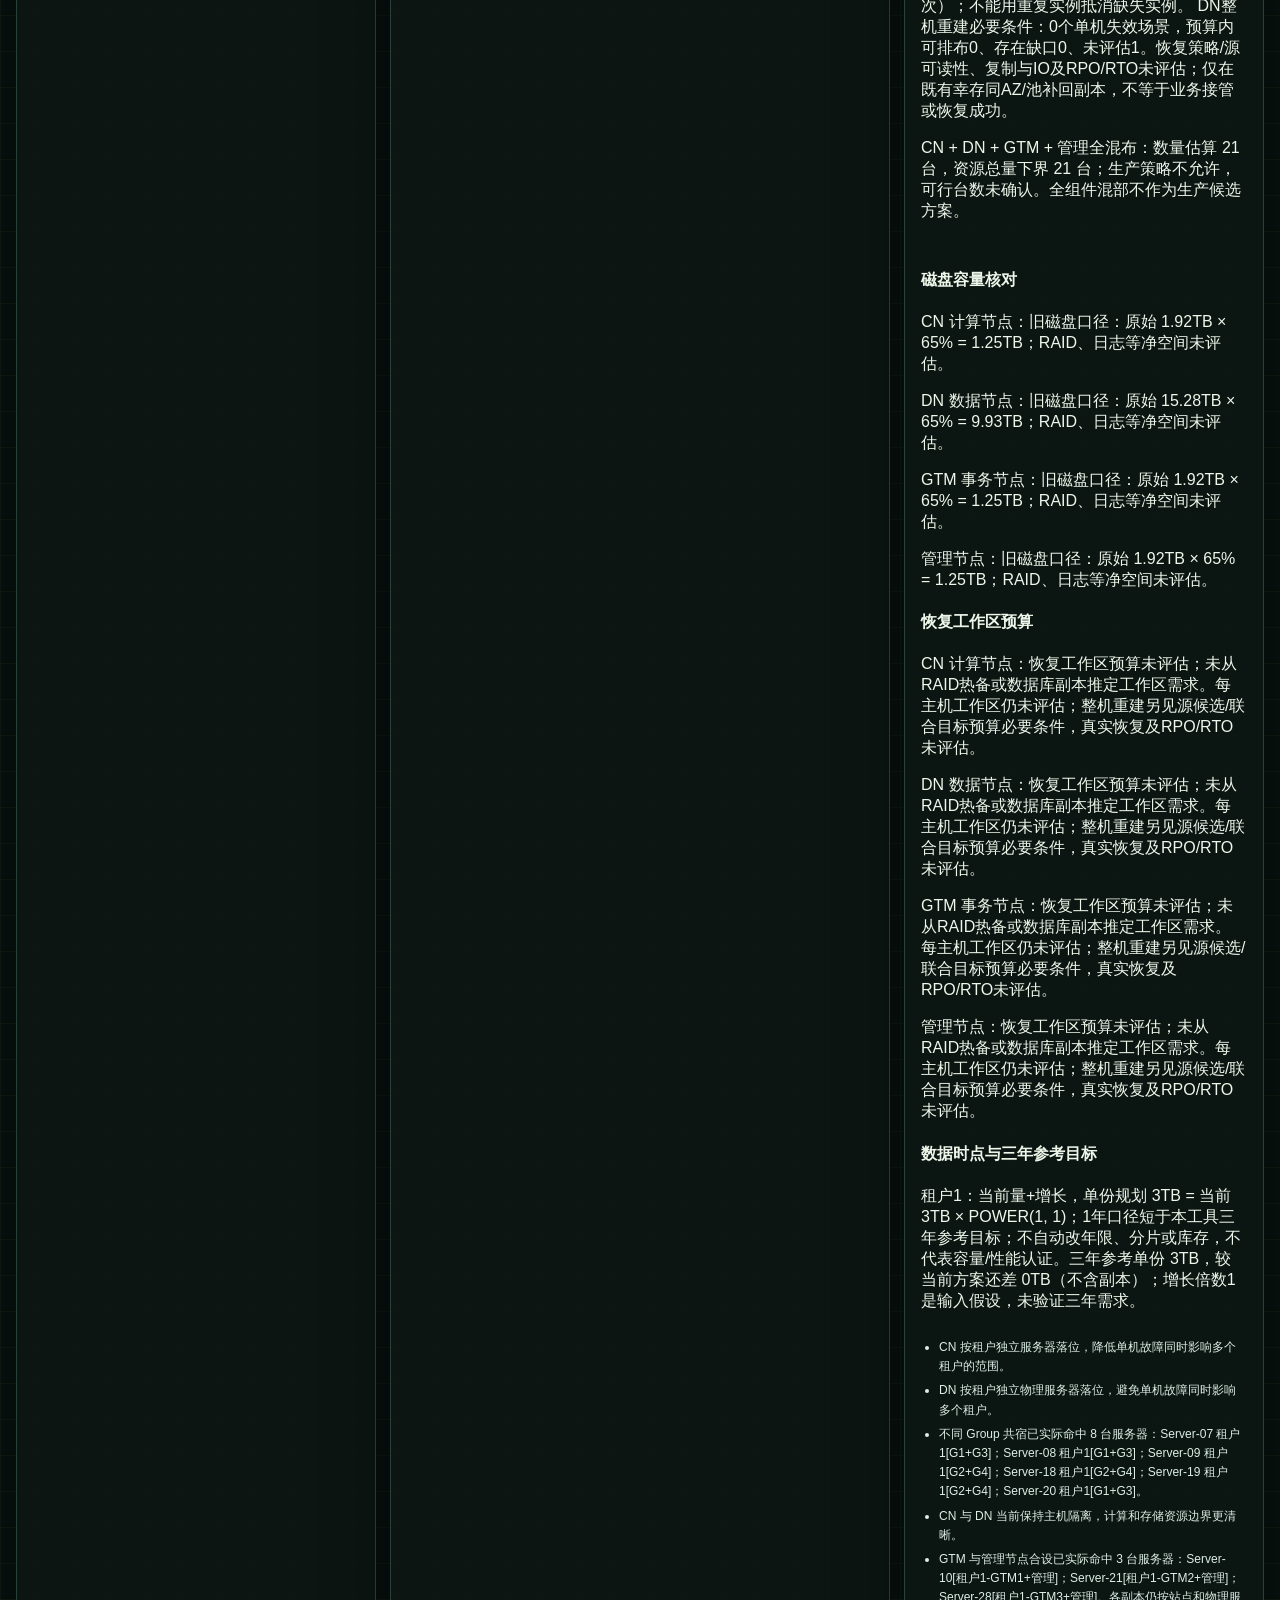
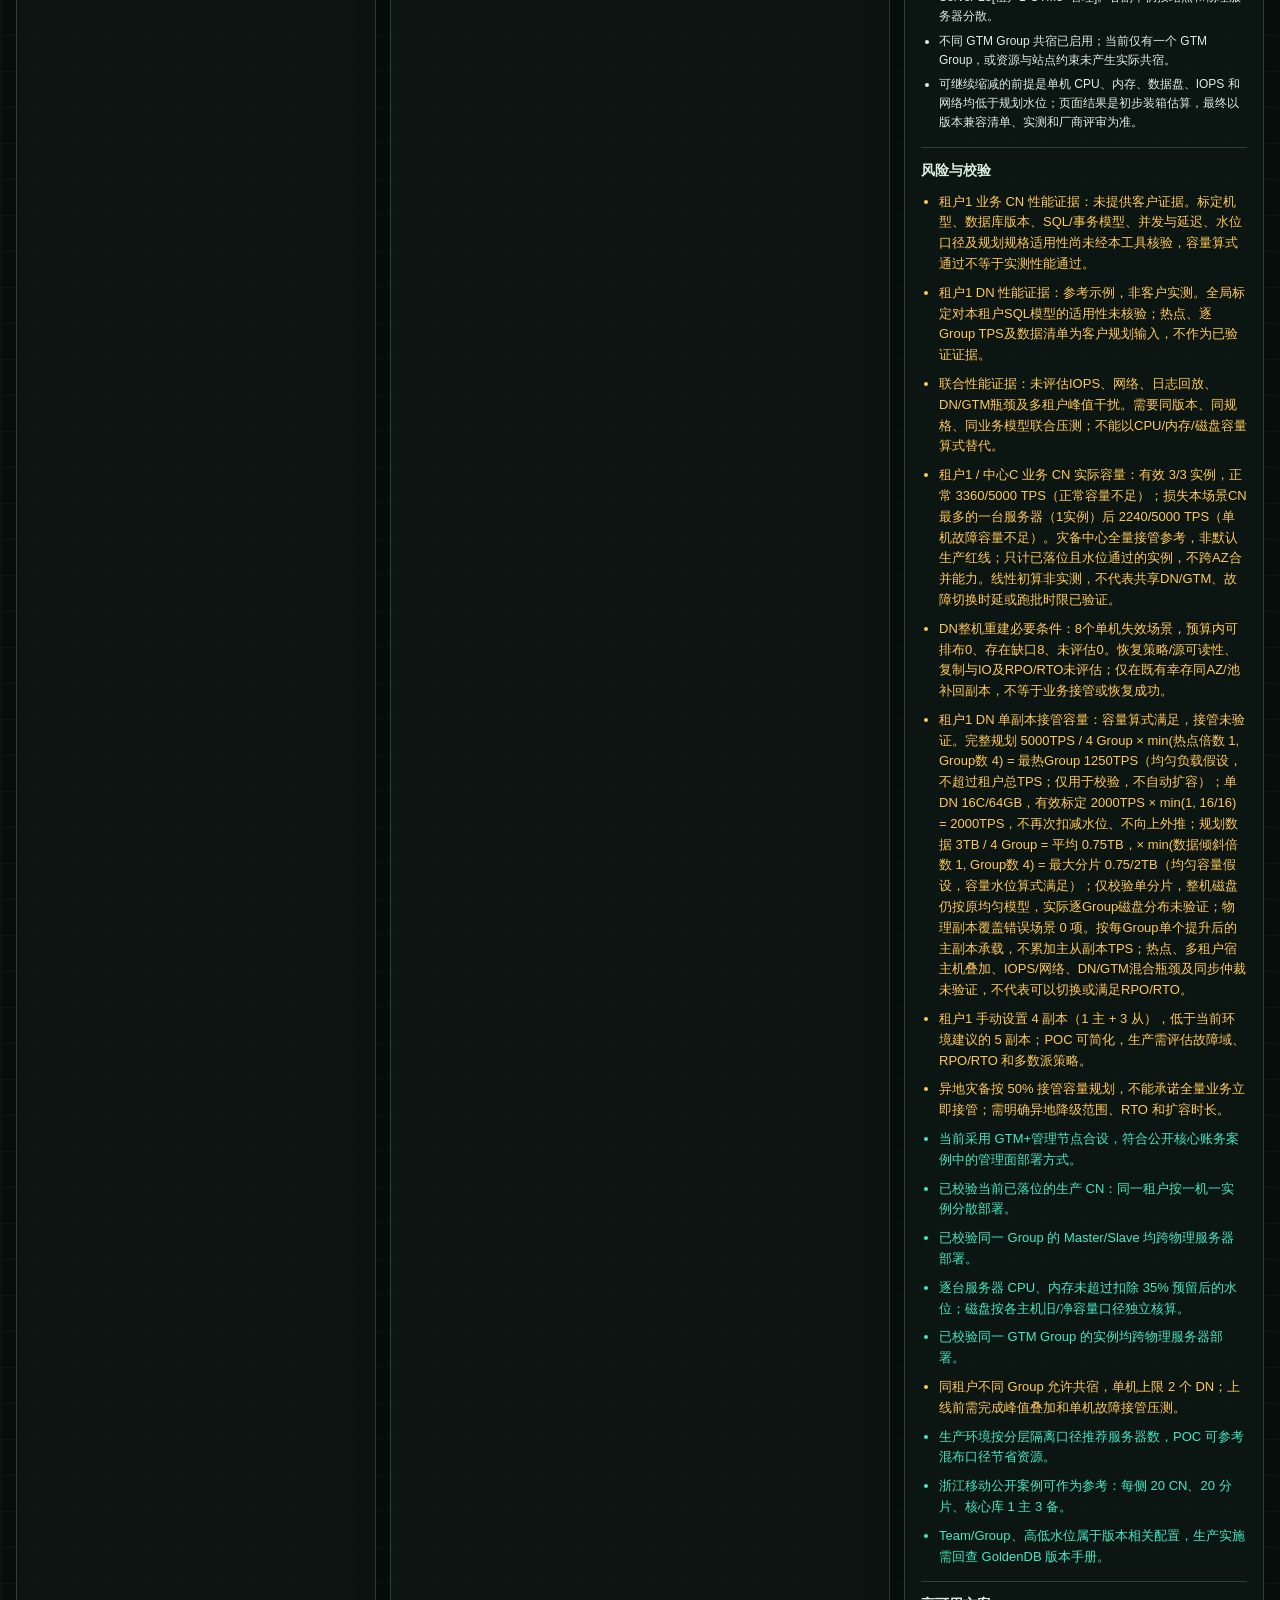
==== commit eed18e3d: "feat: add fixed-count planning and DN rebuild validation Add symmetric two-site placement with expli" ====
--- a/goldendb-architecture-designer/index.html
+++ b/goldendb-architecture-designer/index.html
@@ -11,6 +11,7 @@
       <option value="8"></option><option value="16"></option><option value="32"></option>
       <option value="64"></option><option value="96"></option><option value="128"></option><option value="256"></option>
     </datalist>
+    <p style="margin:12px 24px"><a href="./fixed-constraints.html">固定数量约束设计：双机房 / CN与GTM混布 / 单机总组件上限 / 运维CN</a></p>
     <main class="shell">
       <header class="topbar">
         <div>
--- a/goldendb-architecture-designer/styles.css
+++ b/goldendb-architecture-designer/styles.css
@@ -176,6 +176,15 @@
 
 .workload-settings { min-width: 0; border-block: 1px solid var(--line); padding: 12px 0; margin-bottom: 12px; }
 .workload-settings h4 { font-size: 13px; margin: 10px 0; }
+.workload-settings h5 { font-size: 13px; margin: 16px 0 10px; }
+.workload-help { font-size: 12px; line-height: 1.65; color: var(--muted); overflow-wrap: anywhere; margin: 10px 0 16px; }
+.workload-options { min-width: 0; border-block: 1px solid var(--line); padding: 12px 0; margin: 12px 0; }
+.workload-options summary { cursor: pointer; font-size: 13px; overflow-wrap: anywhere; }
+.workload-options[open] summary { margin-bottom: 12px; }
+.workload-settings { container-type: inline-size; }
+@container (max-width: 460px) {
+  .workload-settings .grid-two { grid-template-columns: minmax(0, 1fr); }
+}
 .role-spec { display: block; white-space: normal; font-size: 10px; line-height: 1.5; overflow-wrap: anywhere; font-weight: 400; }
 .physical-instance-specs small { display: block; overflow-wrap: anywhere; line-height: 1.5; }
 
@@ -2098,9 +2107,9 @@
 .ppt-role-pill.cn,
 .ppt-role-pill.dn,
 .ppt-dn-group-token { flex-direction: column; align-items: flex-start; max-width: 100%; }
-.cn-placement-summary { display: grid; gap: 8px; margin: 12px 0; font-size: 14px; overflow-wrap: anywhere; }
-.cn-placement-summary > div { padding: 8px; border-left: 3px solid var(--teal); }
-.cn-placement-summary .cn-placement-error { border-color: #ff6470; color: #ff8891; background: #32181c; }
+.cn-placement-summary, .dn-failure-summary { display: grid; gap: 8px; margin: 12px 0; font-size: 14px; overflow-wrap: anywhere; }
+.cn-placement-summary > div, .dn-failure-summary > div { padding: 8px; border-left: 3px solid var(--teal); }
+.cn-placement-summary .cn-placement-error, .dn-failure-summary .cn-placement-error { border-color: #ff6470; color: #ff8891; background: #32181c; }
 .physical-server.placement-error { border-color: #ff6470; }
 .cn-plan-overview .topology-ribbon { position: static; padding: 12px 14px 0; }
 .cn-placement-summary + .ppt-network-board { padding-top: 14px; }
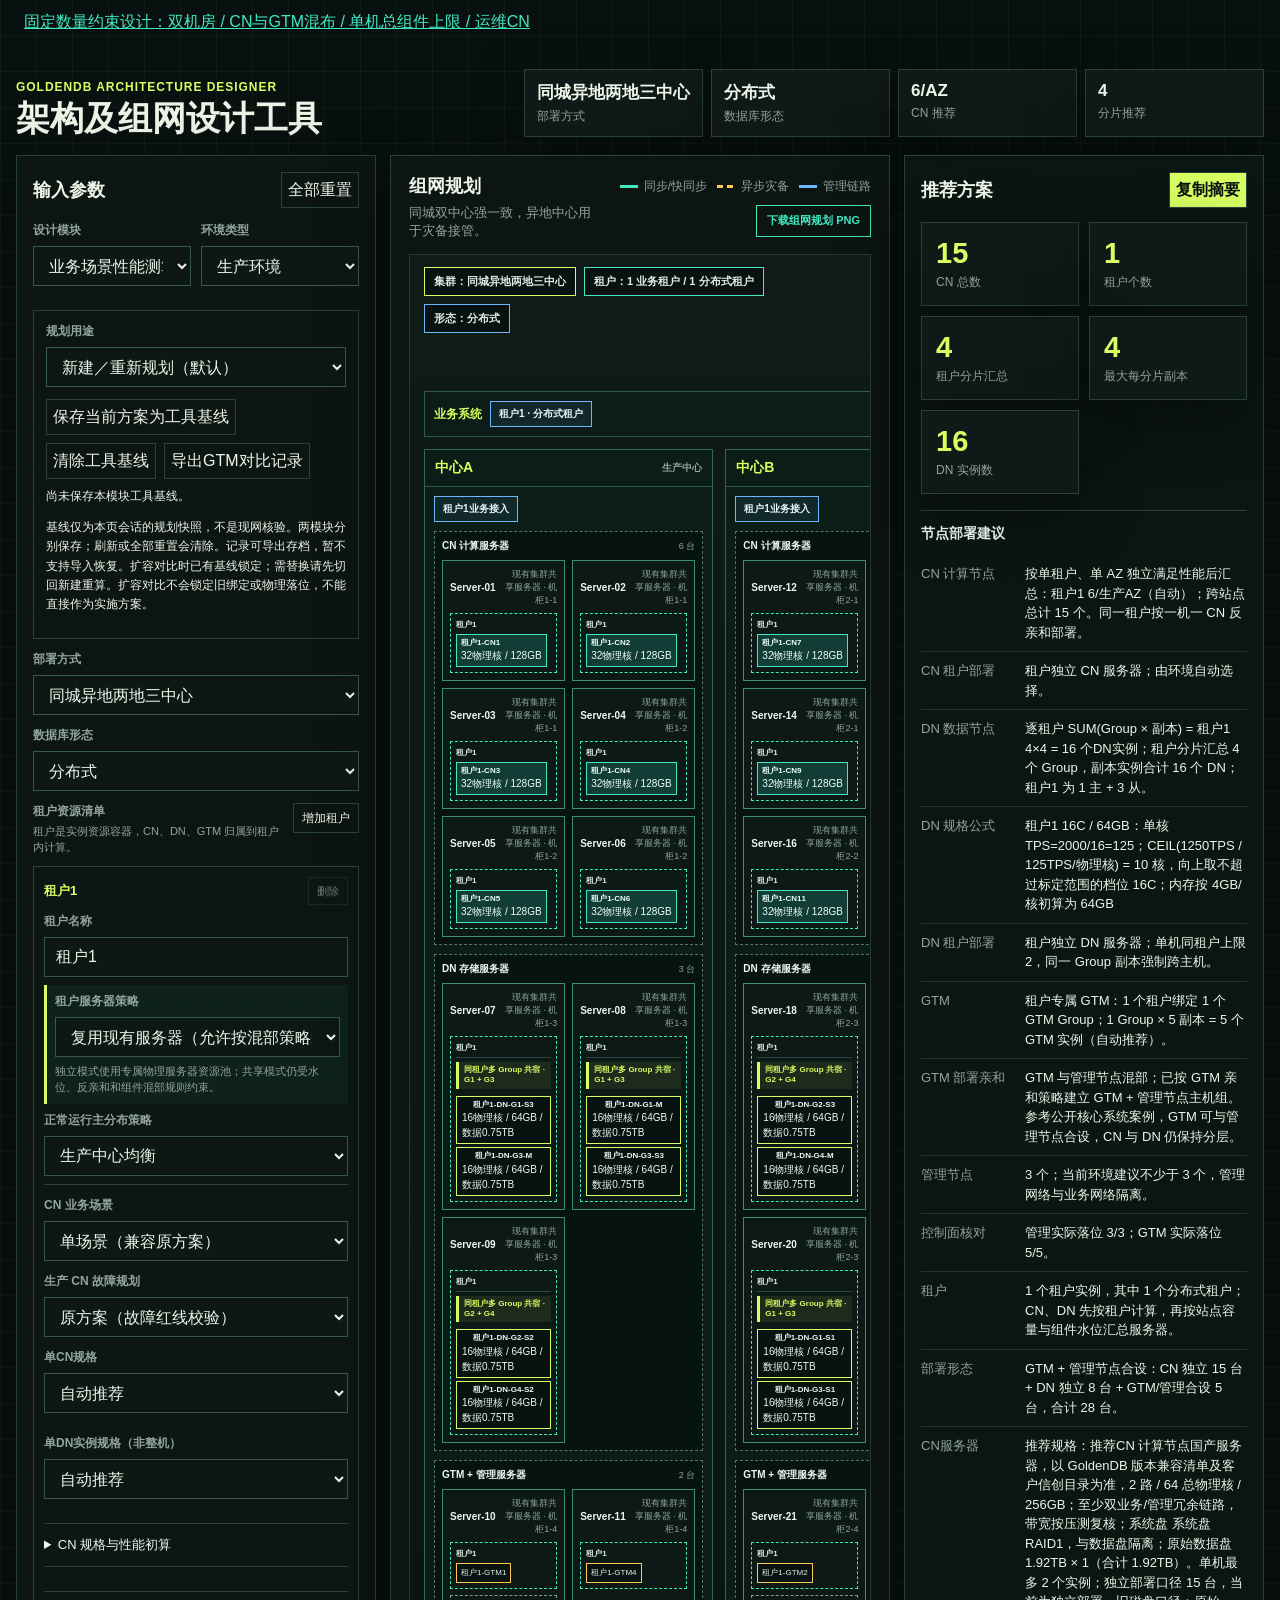
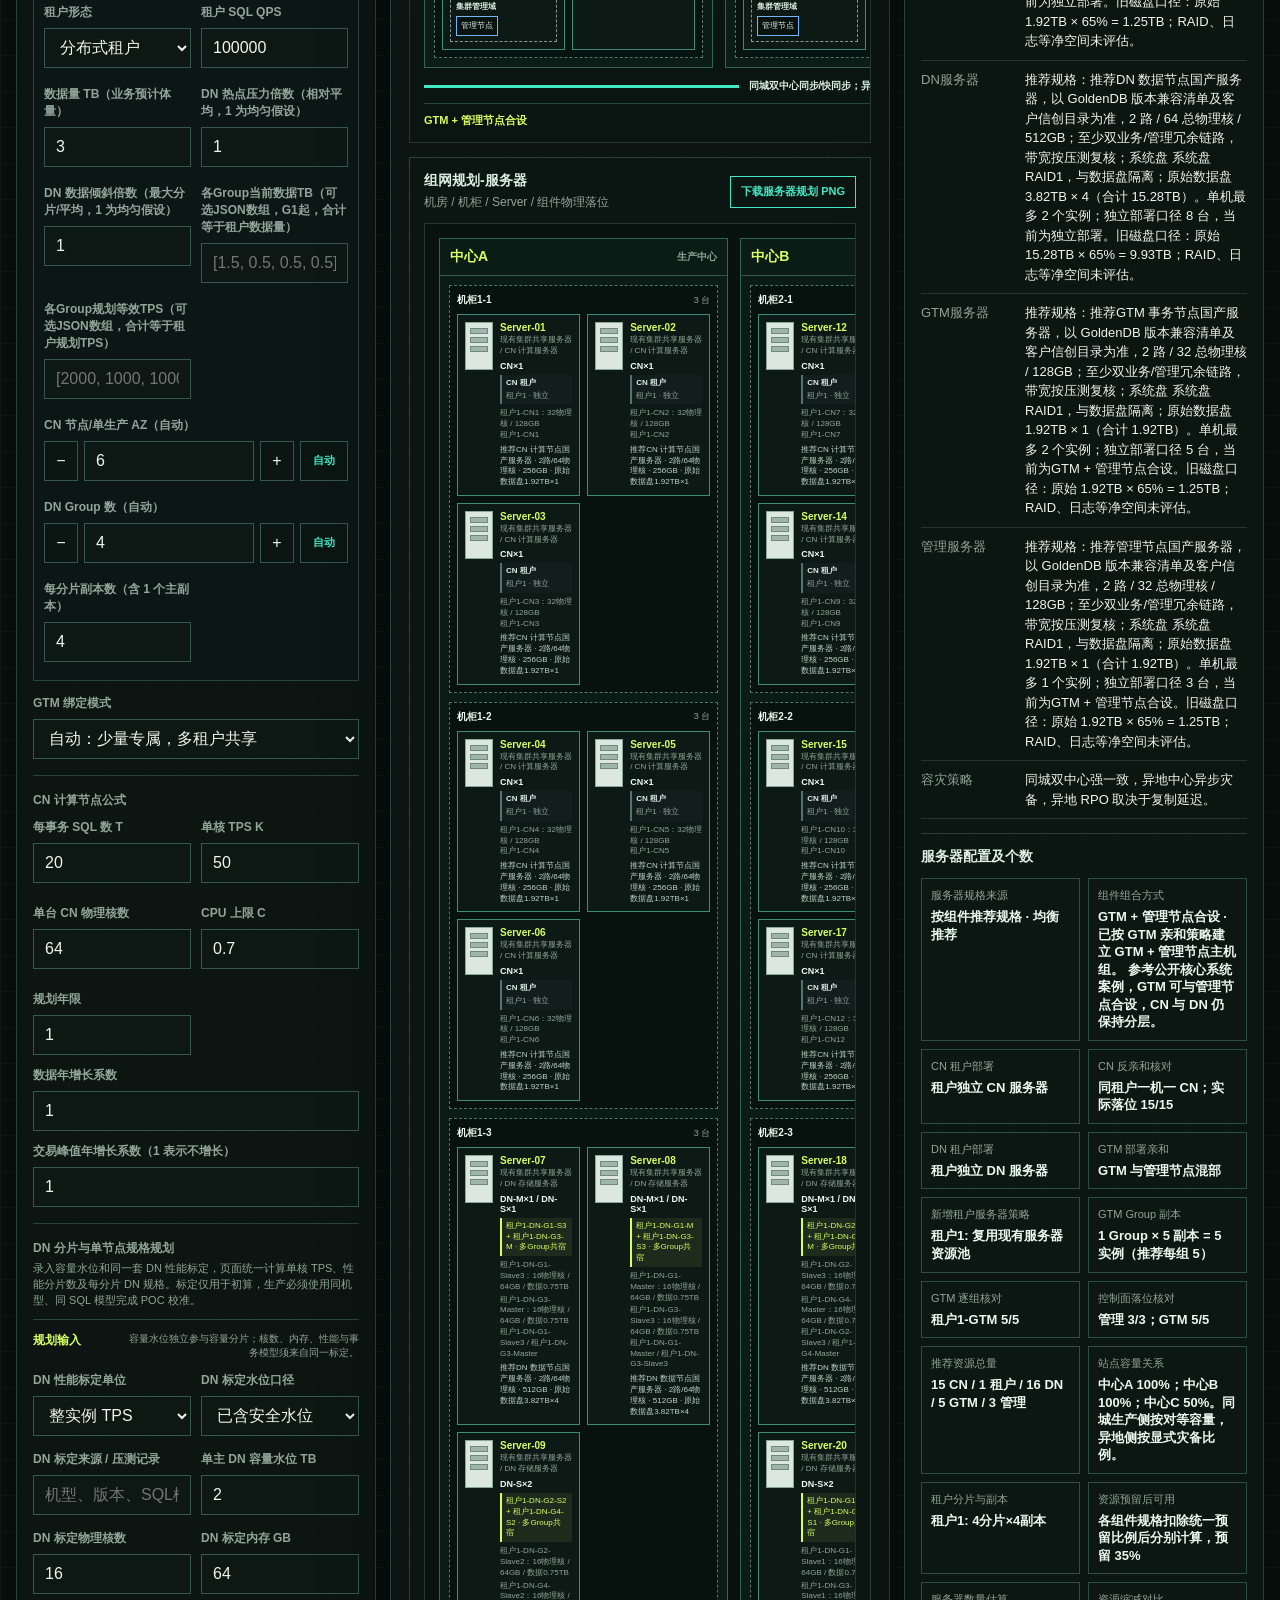
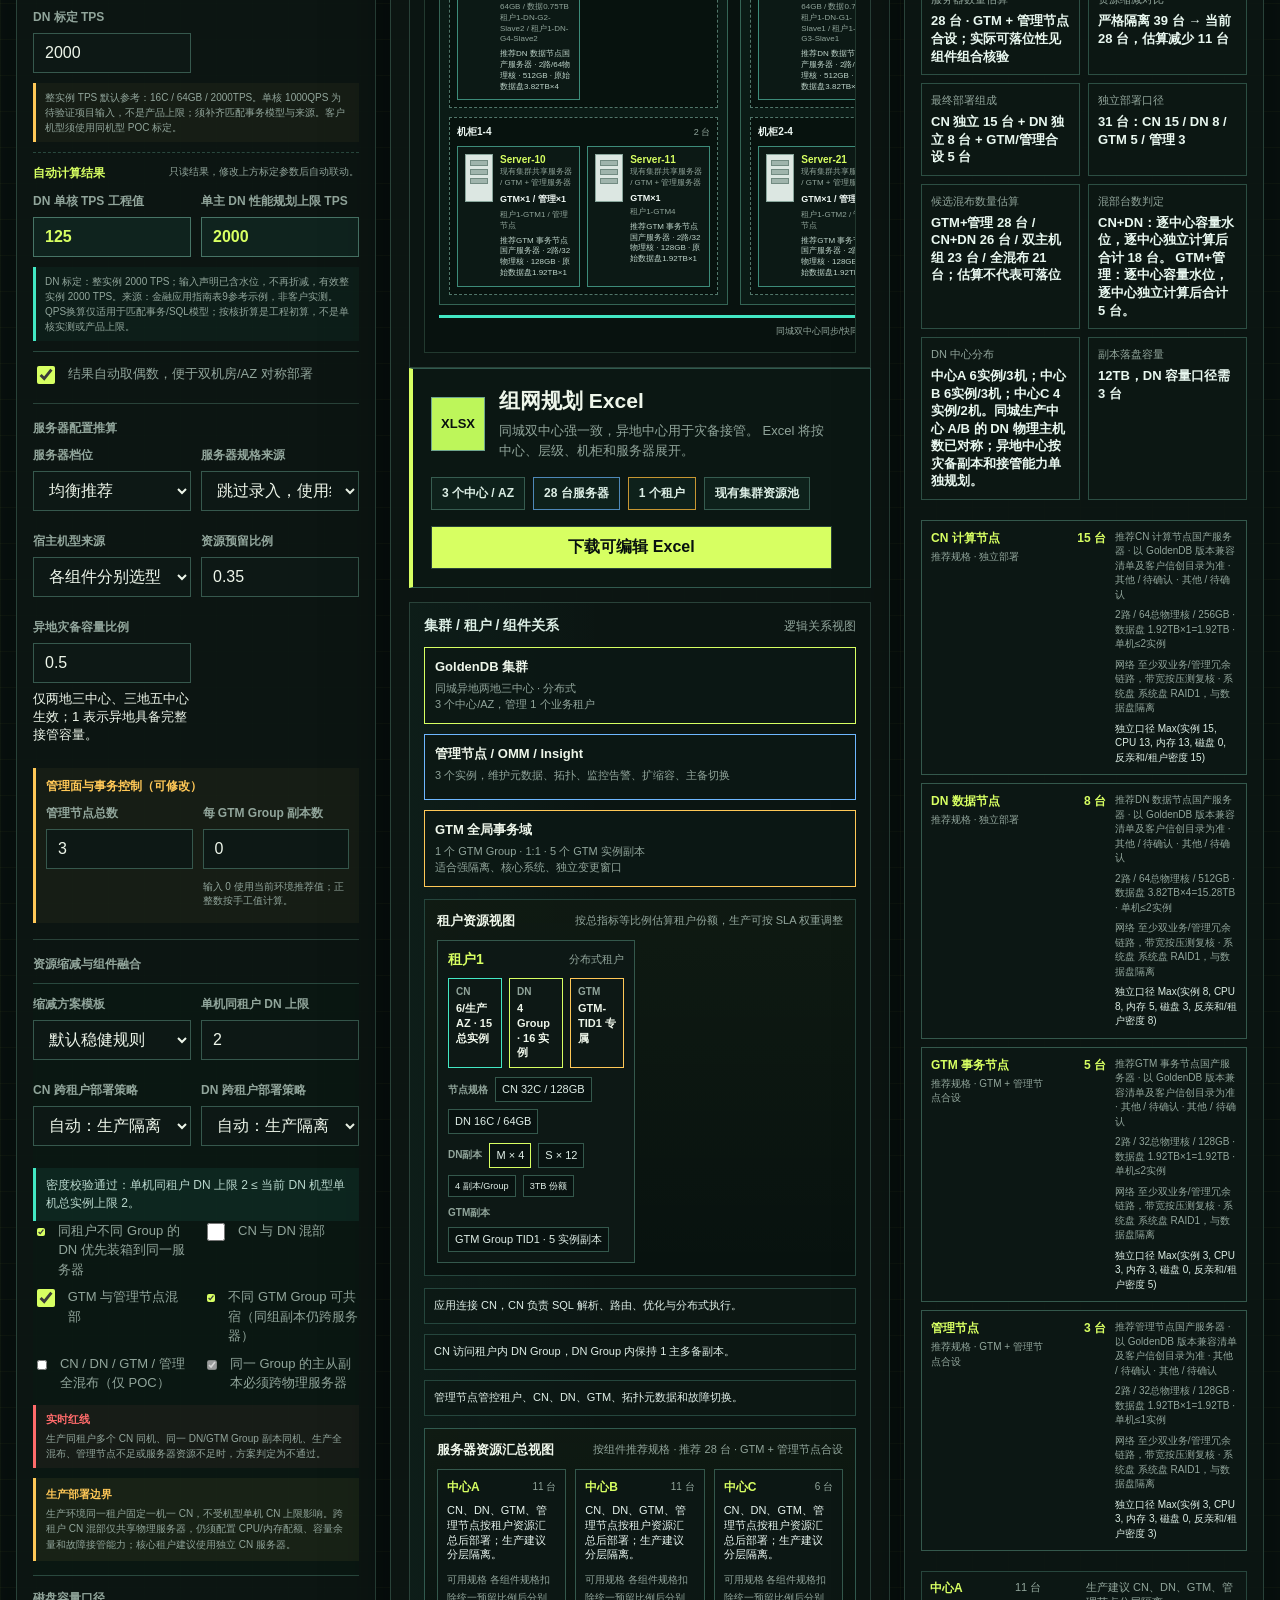
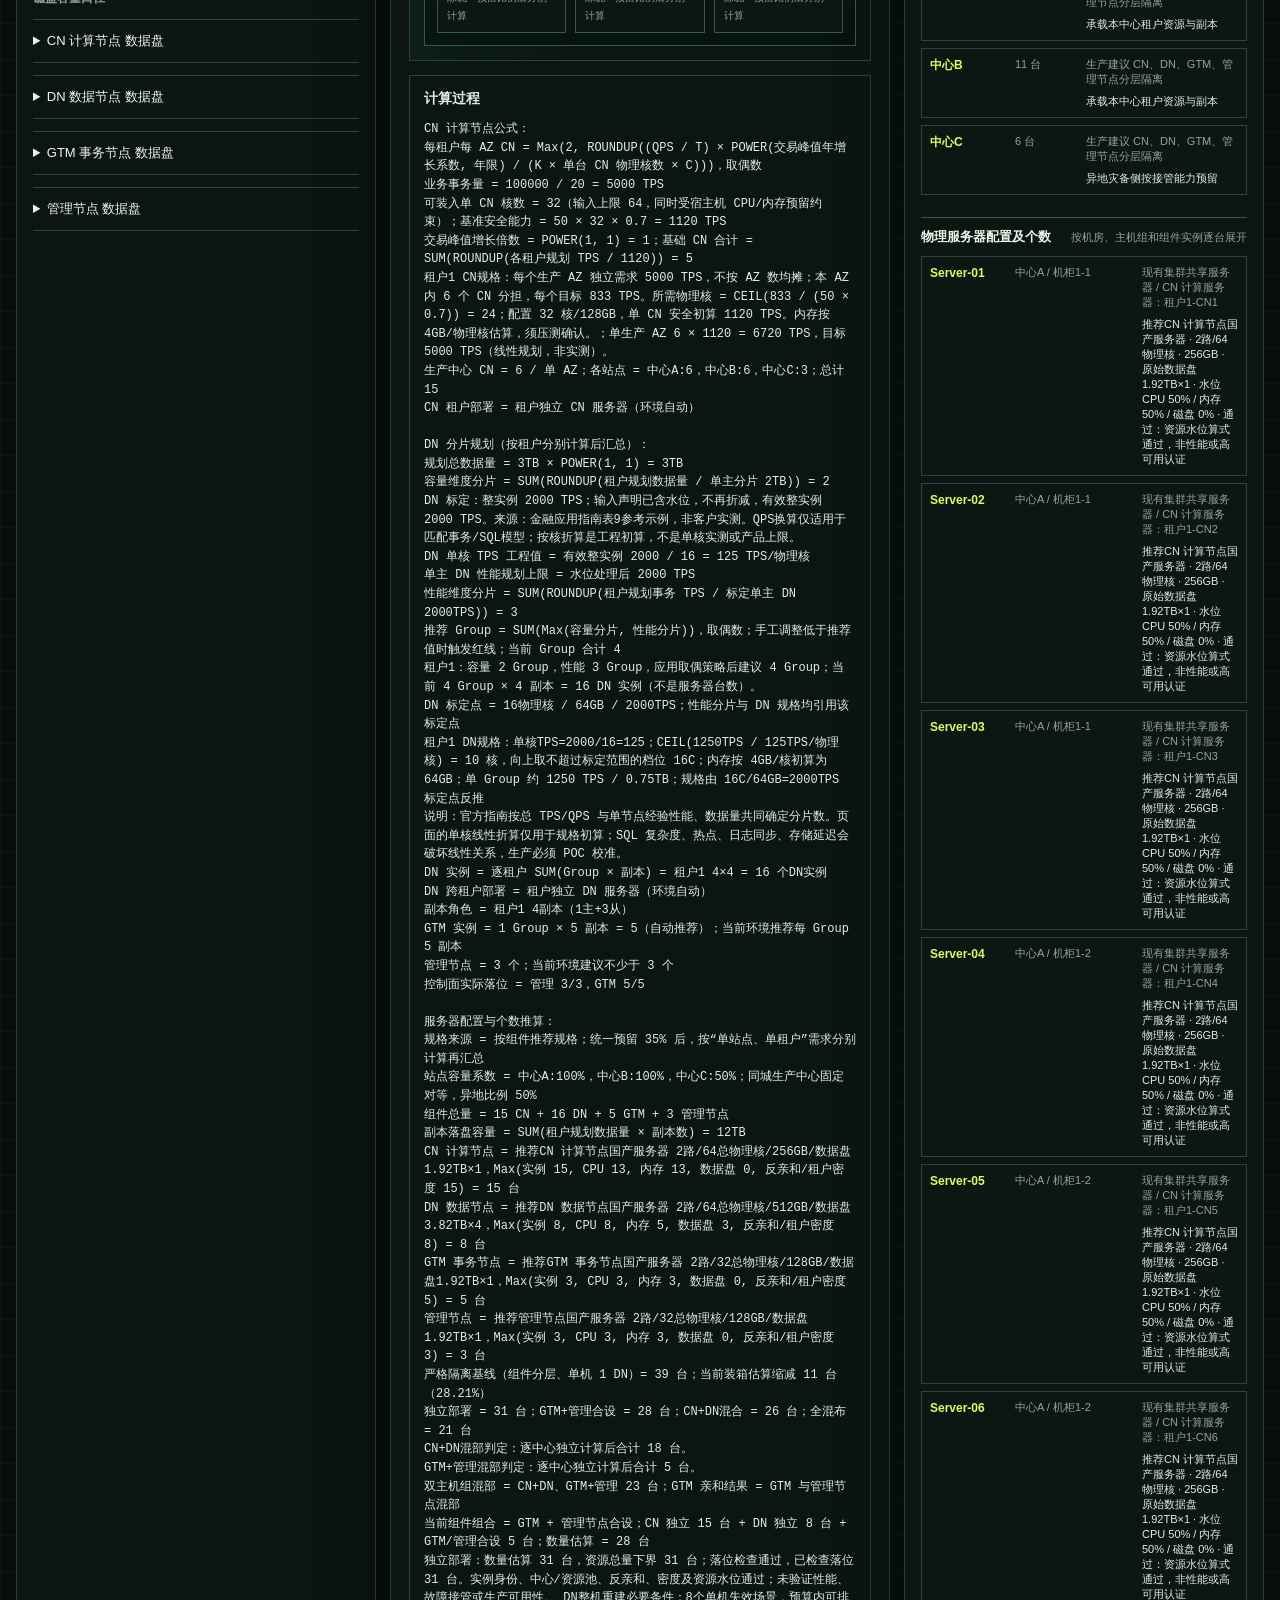
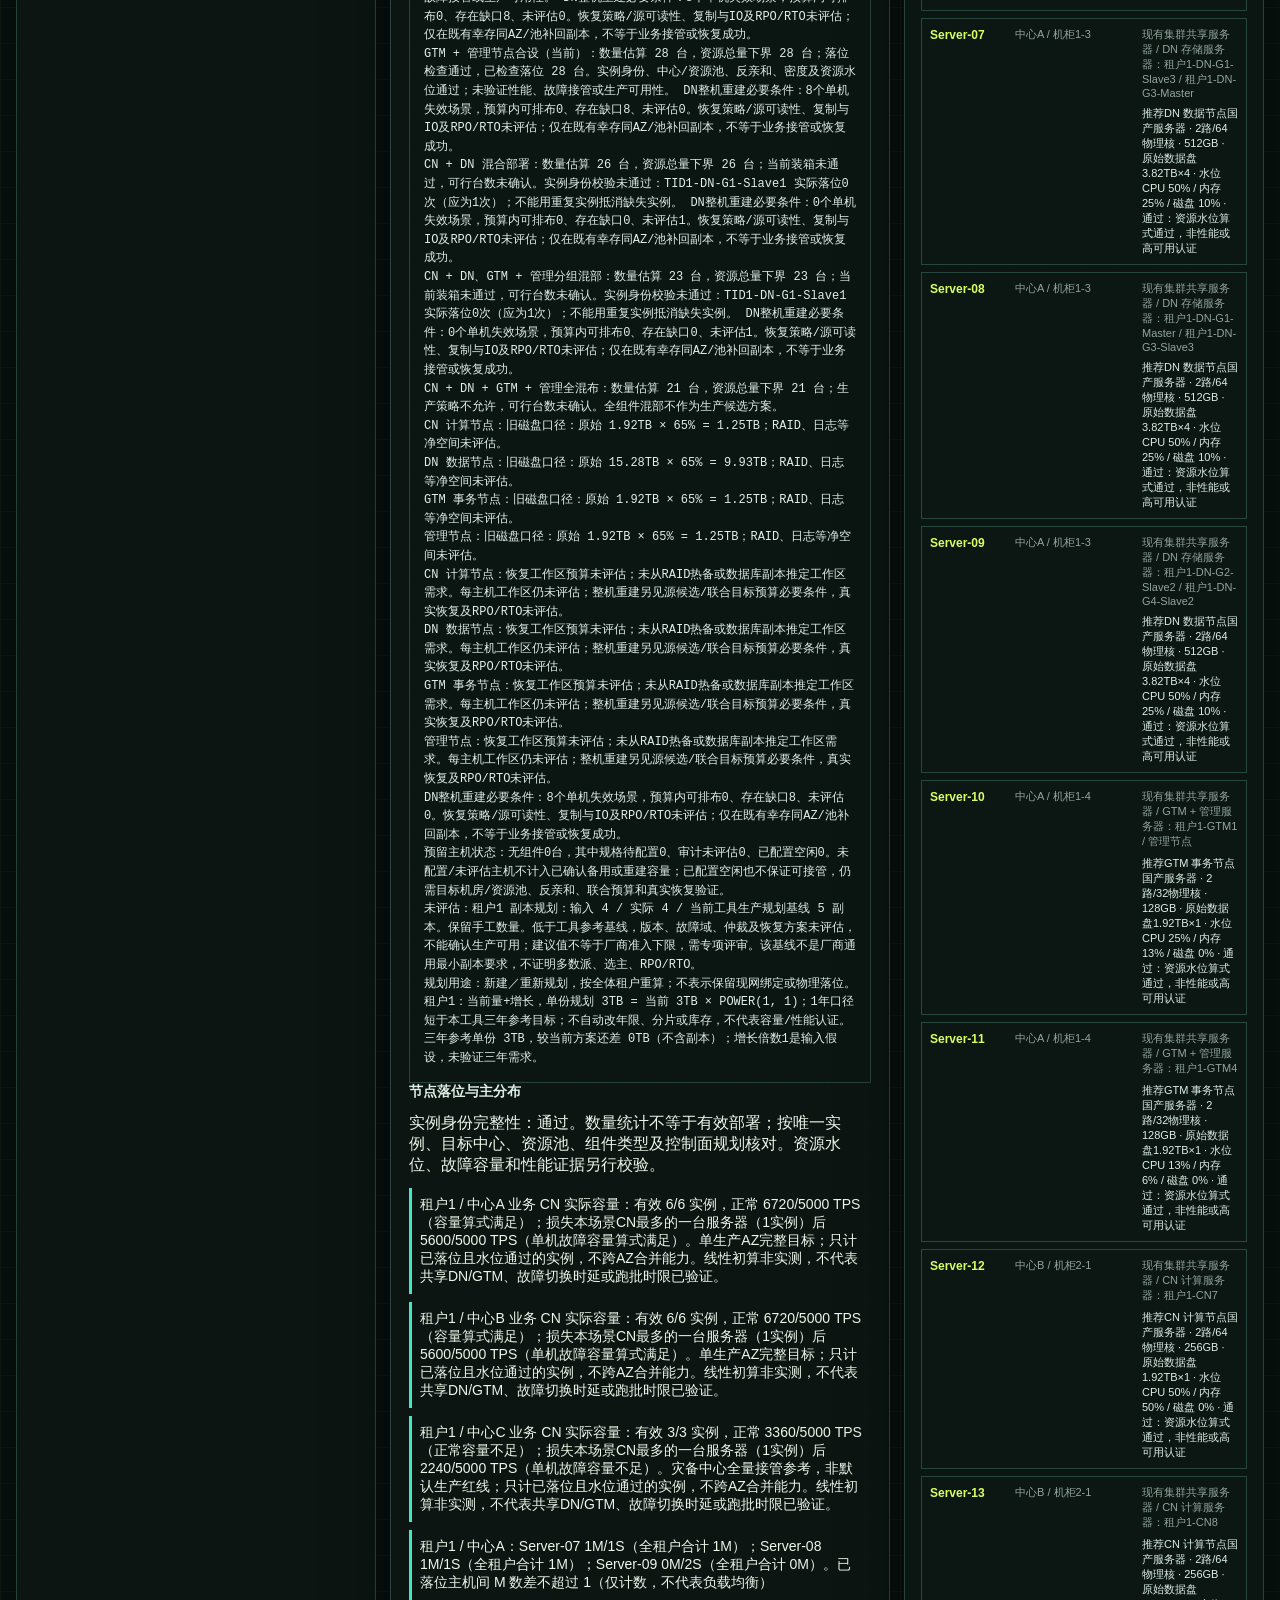
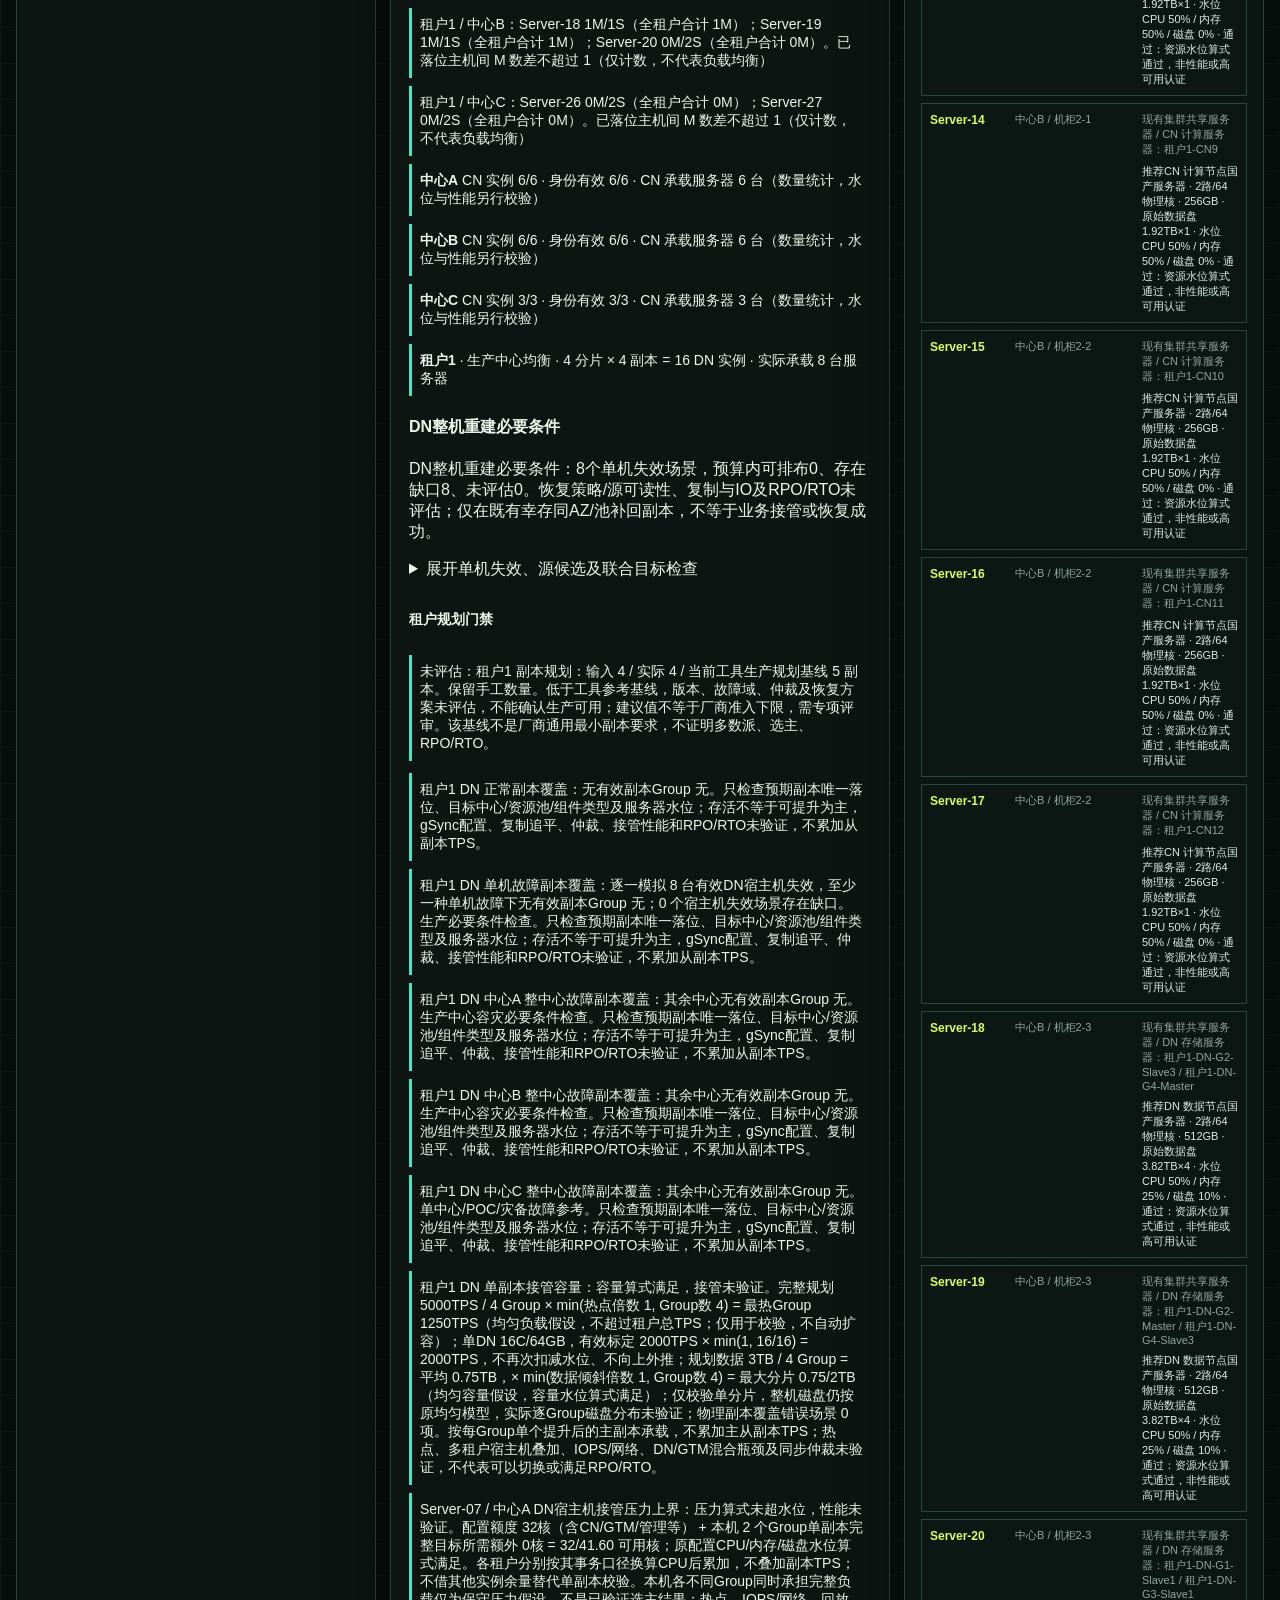
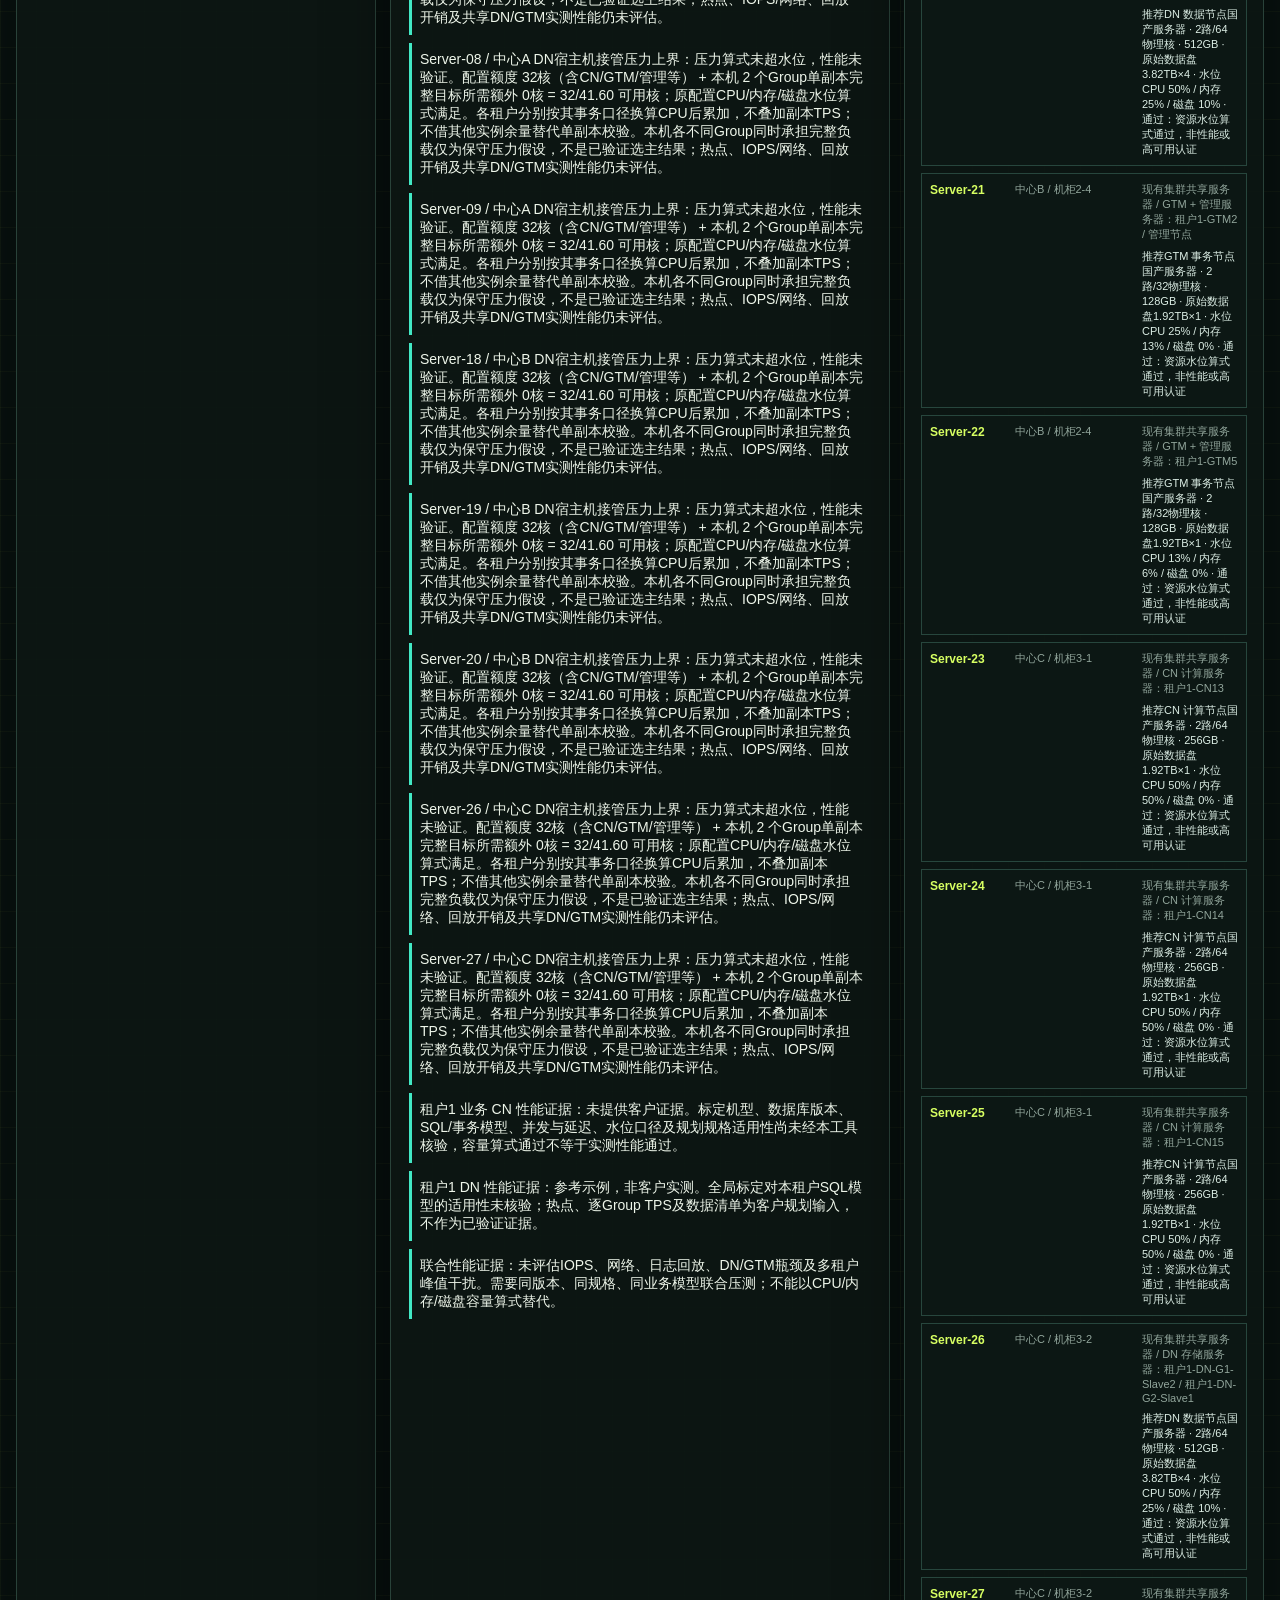
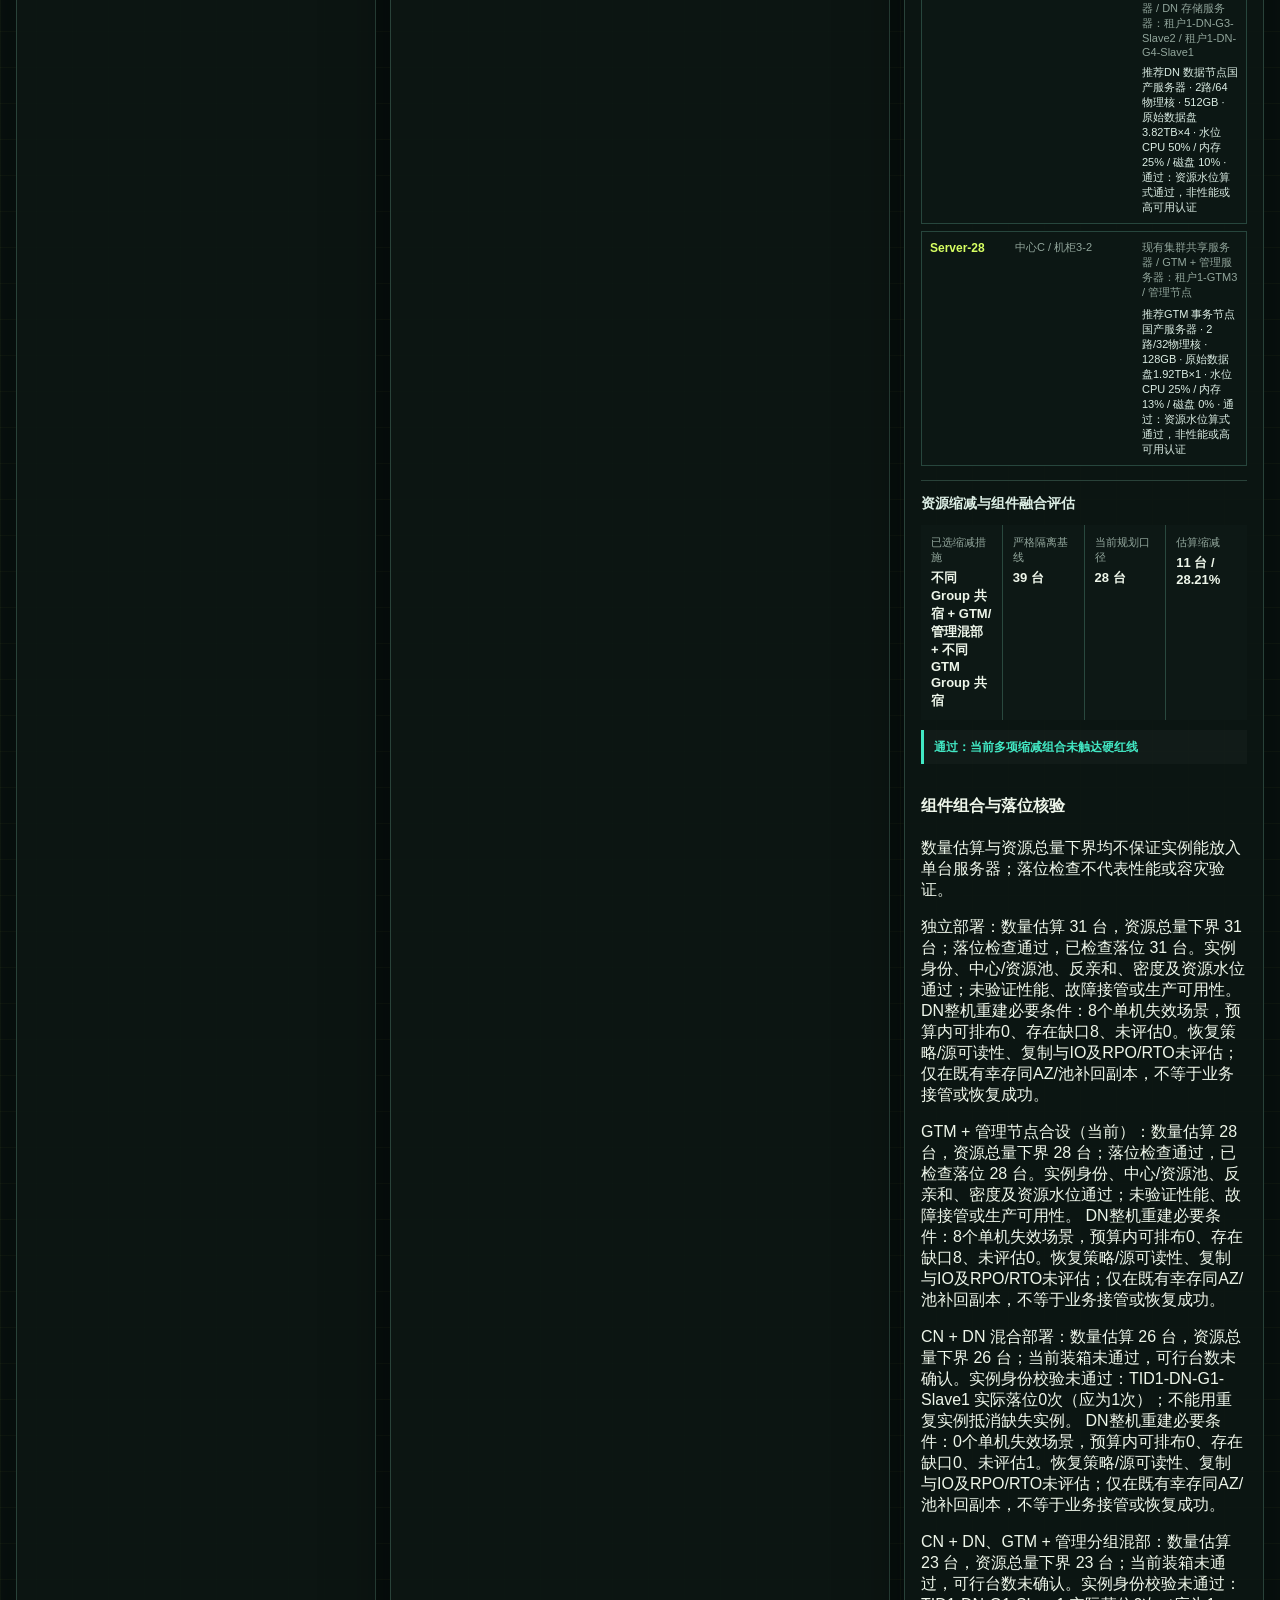
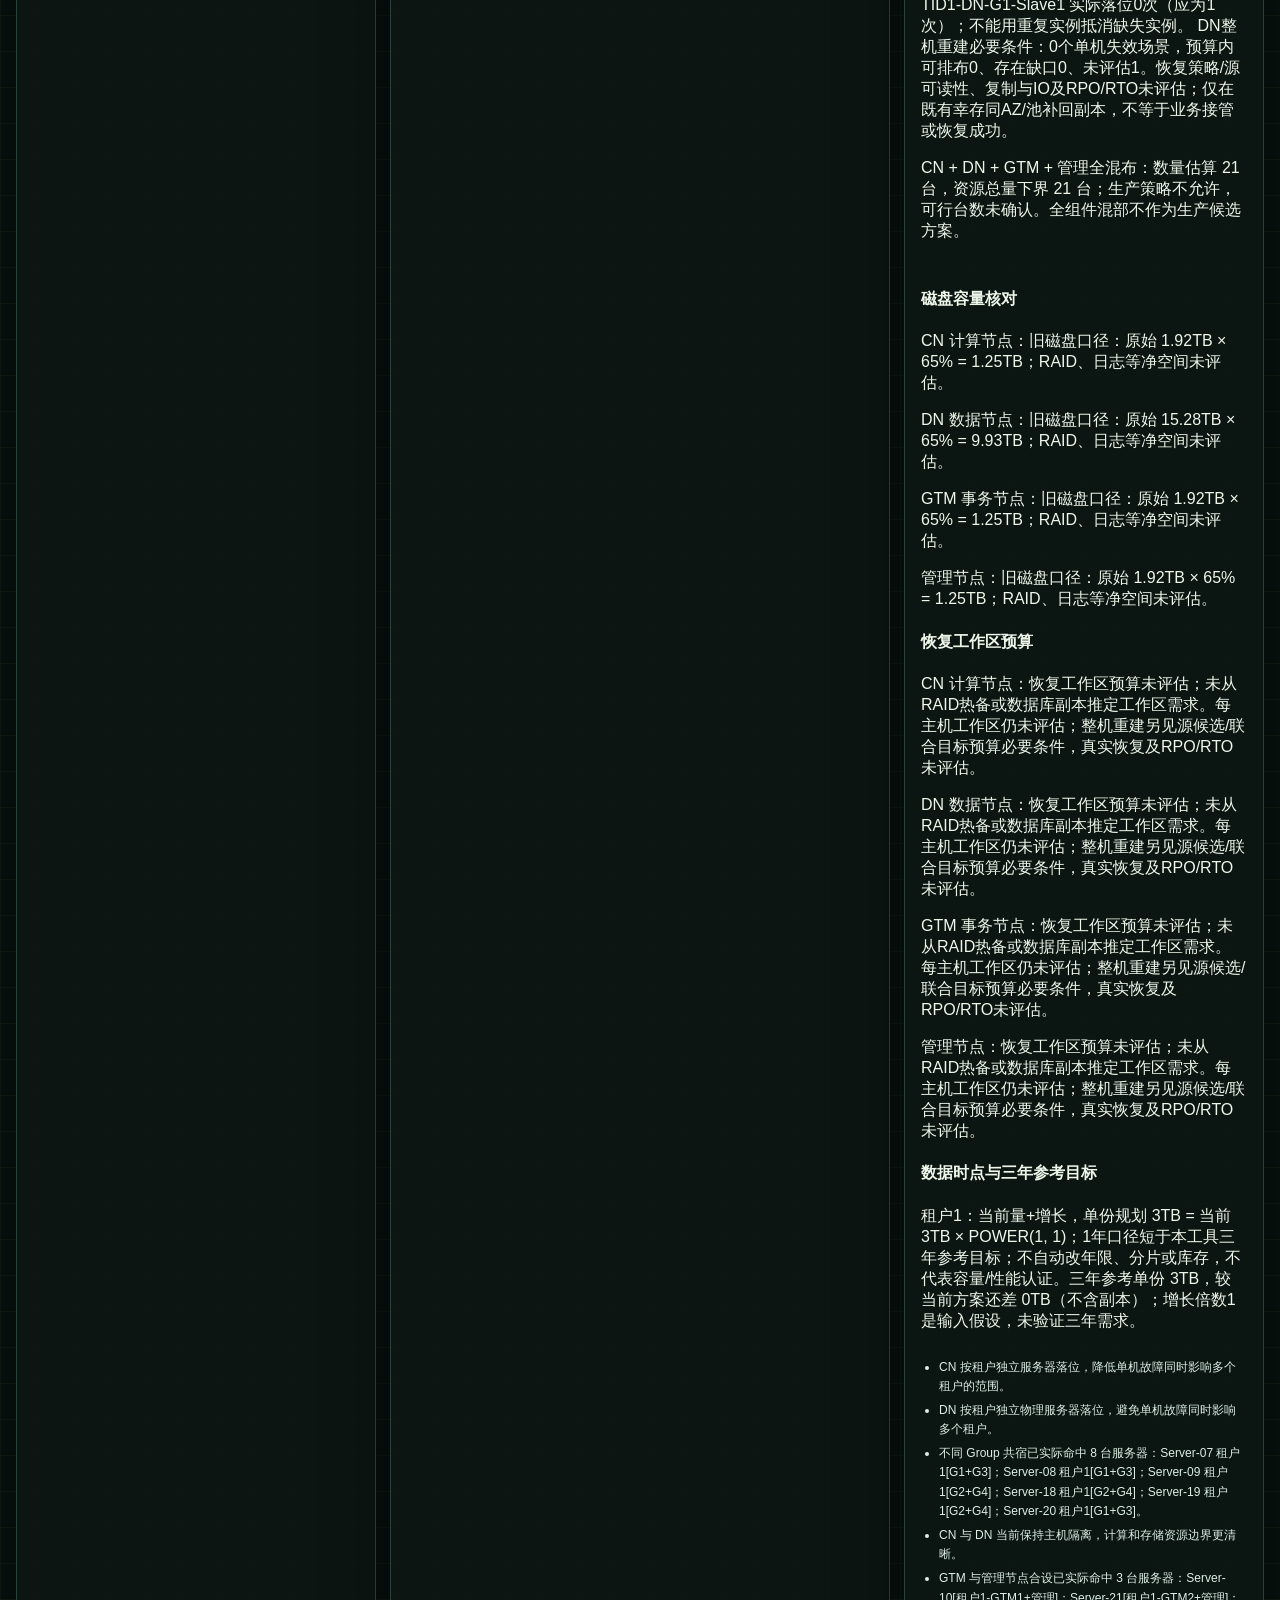
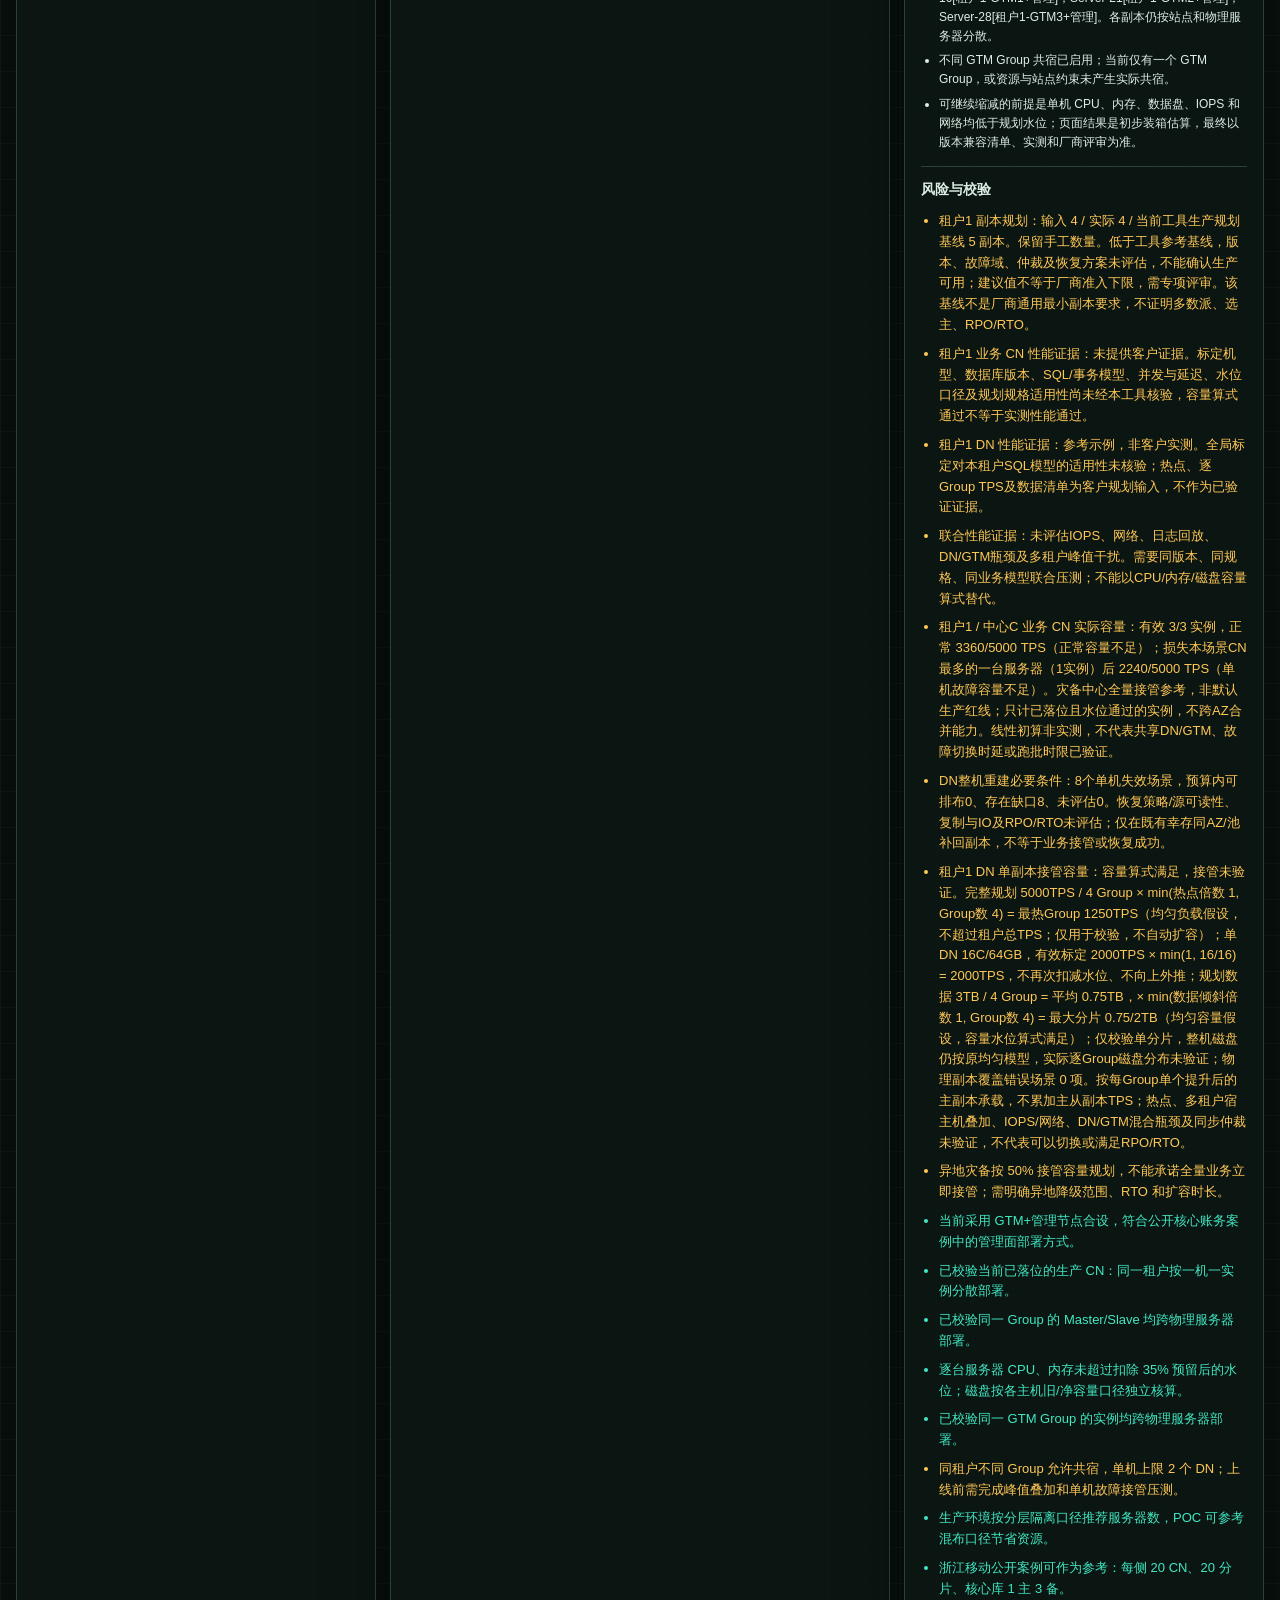
==== commit 529ba9ac: "Fix planning audits and add GTM expansion diagnostics" ====
--- a/goldendb-architecture-designer/index.html
+++ b/goldendb-architecture-designer/index.html
@@ -50,6 +50,13 @@
                 <option value="production" selected>生产环境</option>
               </select>
             </label>
+          </div>
+
+          <div class="gtm-planning-controls">
+            <label class="field"><span>规划用途</span><select id="planningPurpose"><option value="new">新建／重新规划（默认）</option><option value="expansion">现有集群扩容对比（仅诊断）</option></select></label>
+            <div class="gtm-baseline-actions"><button id="captureGtmBaselineBtn" class="ghost-btn" type="button">保存当前方案为工具基线</button><button id="clearGtmBaselineBtn" class="ghost-btn" type="button">清除工具基线</button><button id="exportGtmComparisonBtn" class="ghost-btn" type="button">导出GTM对比记录</button></div>
+            <p id="gtmBaselineStatus" class="field-help">尚未保存本模块工具基线。</p>
+            <p class="field-help">基线仅为本页会话的规划快照，不是现网核验。两模块分别保存；刷新或全部重置会清除。记录可导出存档，暂不支持导入恢复。扩容对比时已有基线锁定；需替换请先切回新建重算。扩容对比不会锁定旧绑定或物理落位，不能直接作为实施方案。</p>
           </div>
 
           <section id="businessParams" class="parameter-section">
@@ -348,11 +355,11 @@
             </label>
 
             <label class="field">
-              <span>设计目标</span>
+              <span>评分偏好（仅调整权重，不调整数量/落位）</span>
               <select id="reverseGoal">
-                <option value="balanced" selected>均衡推荐</option>
-                <option value="performance">性能优先</option>
-                <option value="availability">可用性优先</option>
+                <option value="balanced" selected>均等权重</option>
+                <option value="performance">计算数量项优先</option>
+                <option value="availability">副本/共宿项优先</option>
               </select>
             </label>
 
@@ -629,7 +636,7 @@
           </div>
 
           <div id="reversePlanBlock" class="output-block hidden">
-            <h3>资源反推最优方案</h3>
+            <h3>资源反推参考方案</h3>
             <div id="reversePlan" class="reverse-plan"></div>
           </div>
 
--- a/goldendb-architecture-designer/styles.css
+++ b/goldendb-architecture-designer/styles.css
@@ -2107,9 +2107,9 @@
 .ppt-role-pill.cn,
 .ppt-role-pill.dn,
 .ppt-dn-group-token { flex-direction: column; align-items: flex-start; max-width: 100%; }
-.cn-placement-summary, .dn-failure-summary { display: grid; gap: 8px; margin: 12px 0; font-size: 14px; overflow-wrap: anywhere; }
-.cn-placement-summary > div, .dn-failure-summary > div { padding: 8px; border-left: 3px solid var(--teal); }
-.cn-placement-summary .cn-placement-error, .dn-failure-summary .cn-placement-error { border-color: #ff6470; color: #ff8891; background: #32181c; }
+.cn-placement-summary, .dn-failure-summary, .tenant-planning-summary { display: grid; gap: 8px; margin: 12px 0; font-size: 14px; overflow-wrap: anywhere; }
+.cn-placement-summary > div, .dn-failure-summary > div, .tenant-planning-summary > div { padding: 8px; border-left: 3px solid var(--teal); }
+.cn-placement-summary .cn-placement-error, .dn-failure-summary .cn-placement-error, .tenant-planning-summary .cn-placement-error { border-color: #ff6470; color: #ff8891; background: #32181c; }
 .physical-server.placement-error { border-color: #ff6470; }
 .cn-plan-overview .topology-ribbon { position: static; padding: 12px 14px 0; }
 .cn-placement-summary + .ppt-network-board { padding-top: 14px; }
@@ -2515,3 +2515,11 @@
 
 .planning-input-status[hidden] { display: none; }
 .dn-planning-fields > .field[hidden] { display: none; }
+
+/* R18a: comparison is deliberately distinct from DN fault-audit selectors. */
+.gtm-planning-controls { margin:12px 0; padding:12px; border:1px solid var(--line); }
+.gtm-baseline-actions { display:flex; flex-wrap:wrap; gap:8px; margin:8px 0; }
+.gtm-baseline-actions button { max-width:100%; white-space:normal; overflow-wrap:anywhere; }
+.gtm-planning-controls p { font-size:12px; line-height:1.6; overflow-wrap:anywhere; }
+.gtm-expansion-summary { display:grid; gap:8px; margin:12px 0; font-size:14px; overflow-wrap:anywhere; }
+.gtm-expansion-summary > div { padding:8px; border-left:3px solid #ff6470; color:#ff8891; background:#32181c; }
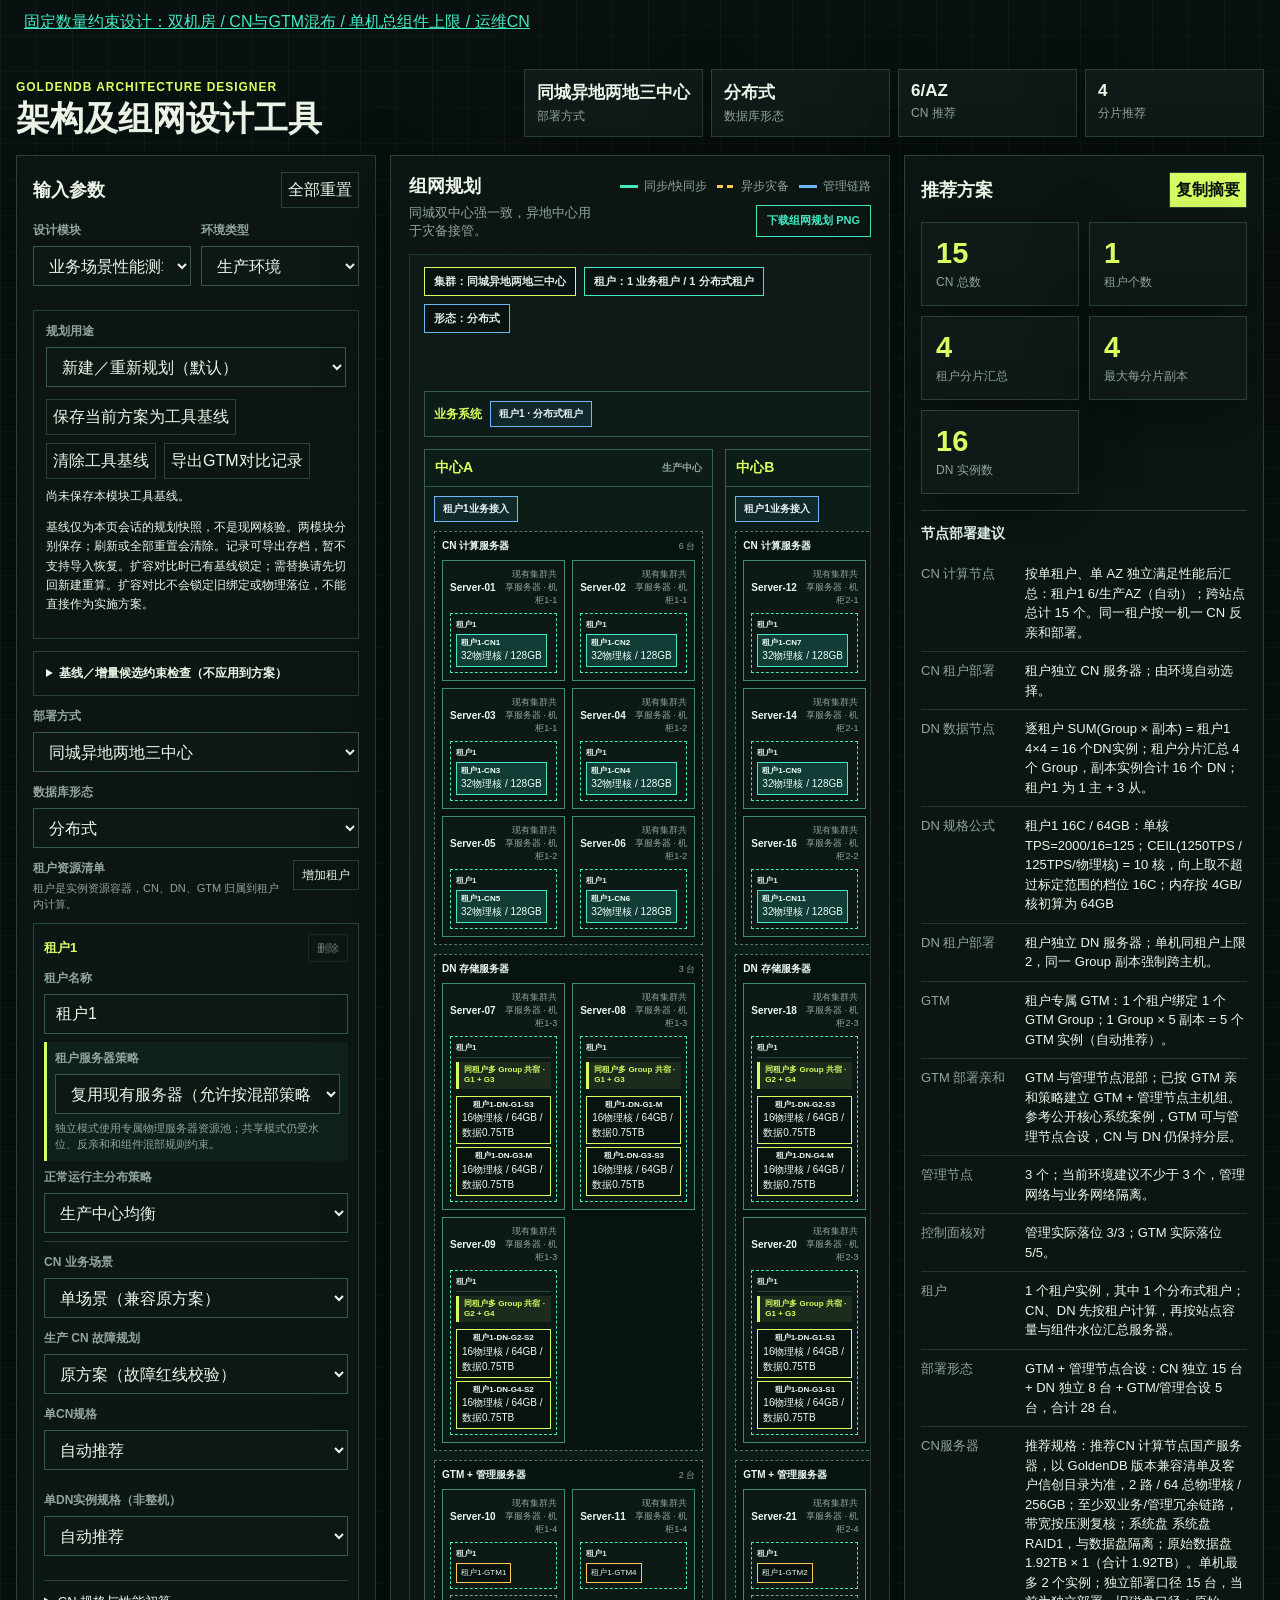
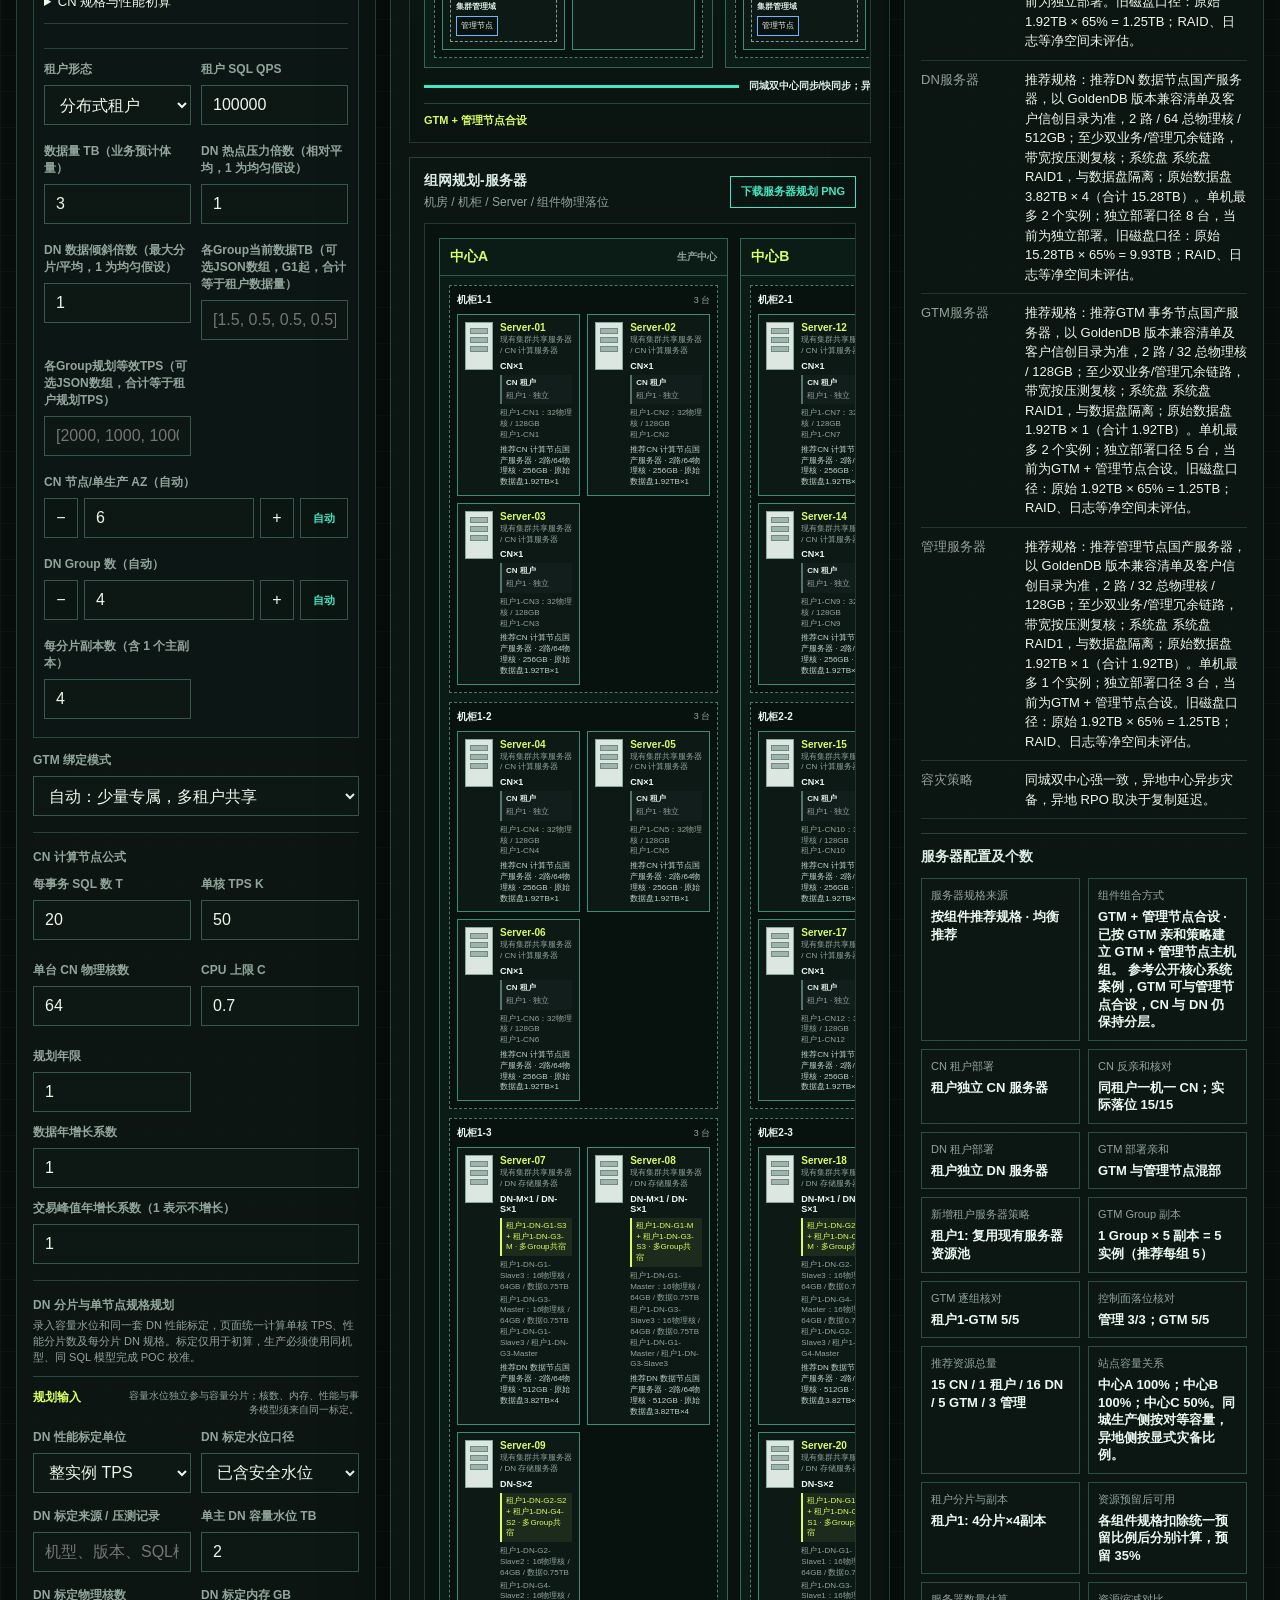
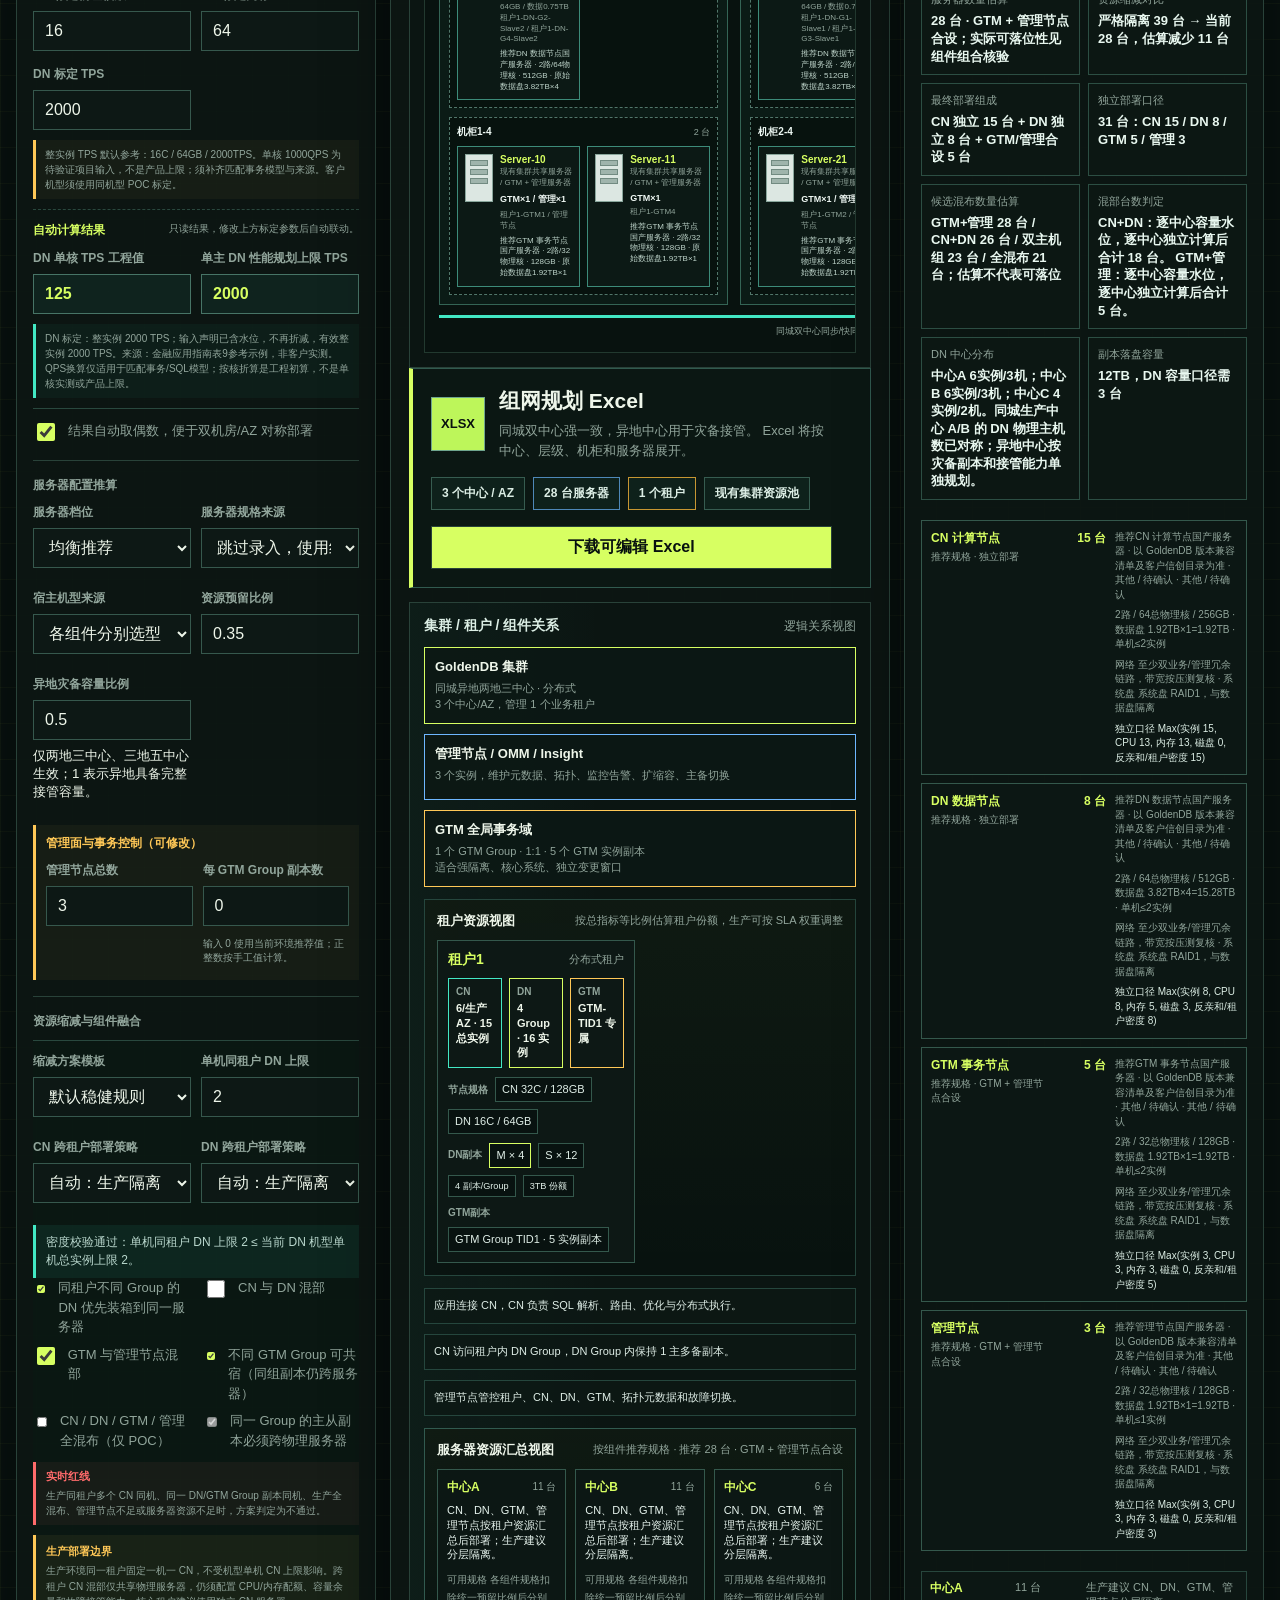
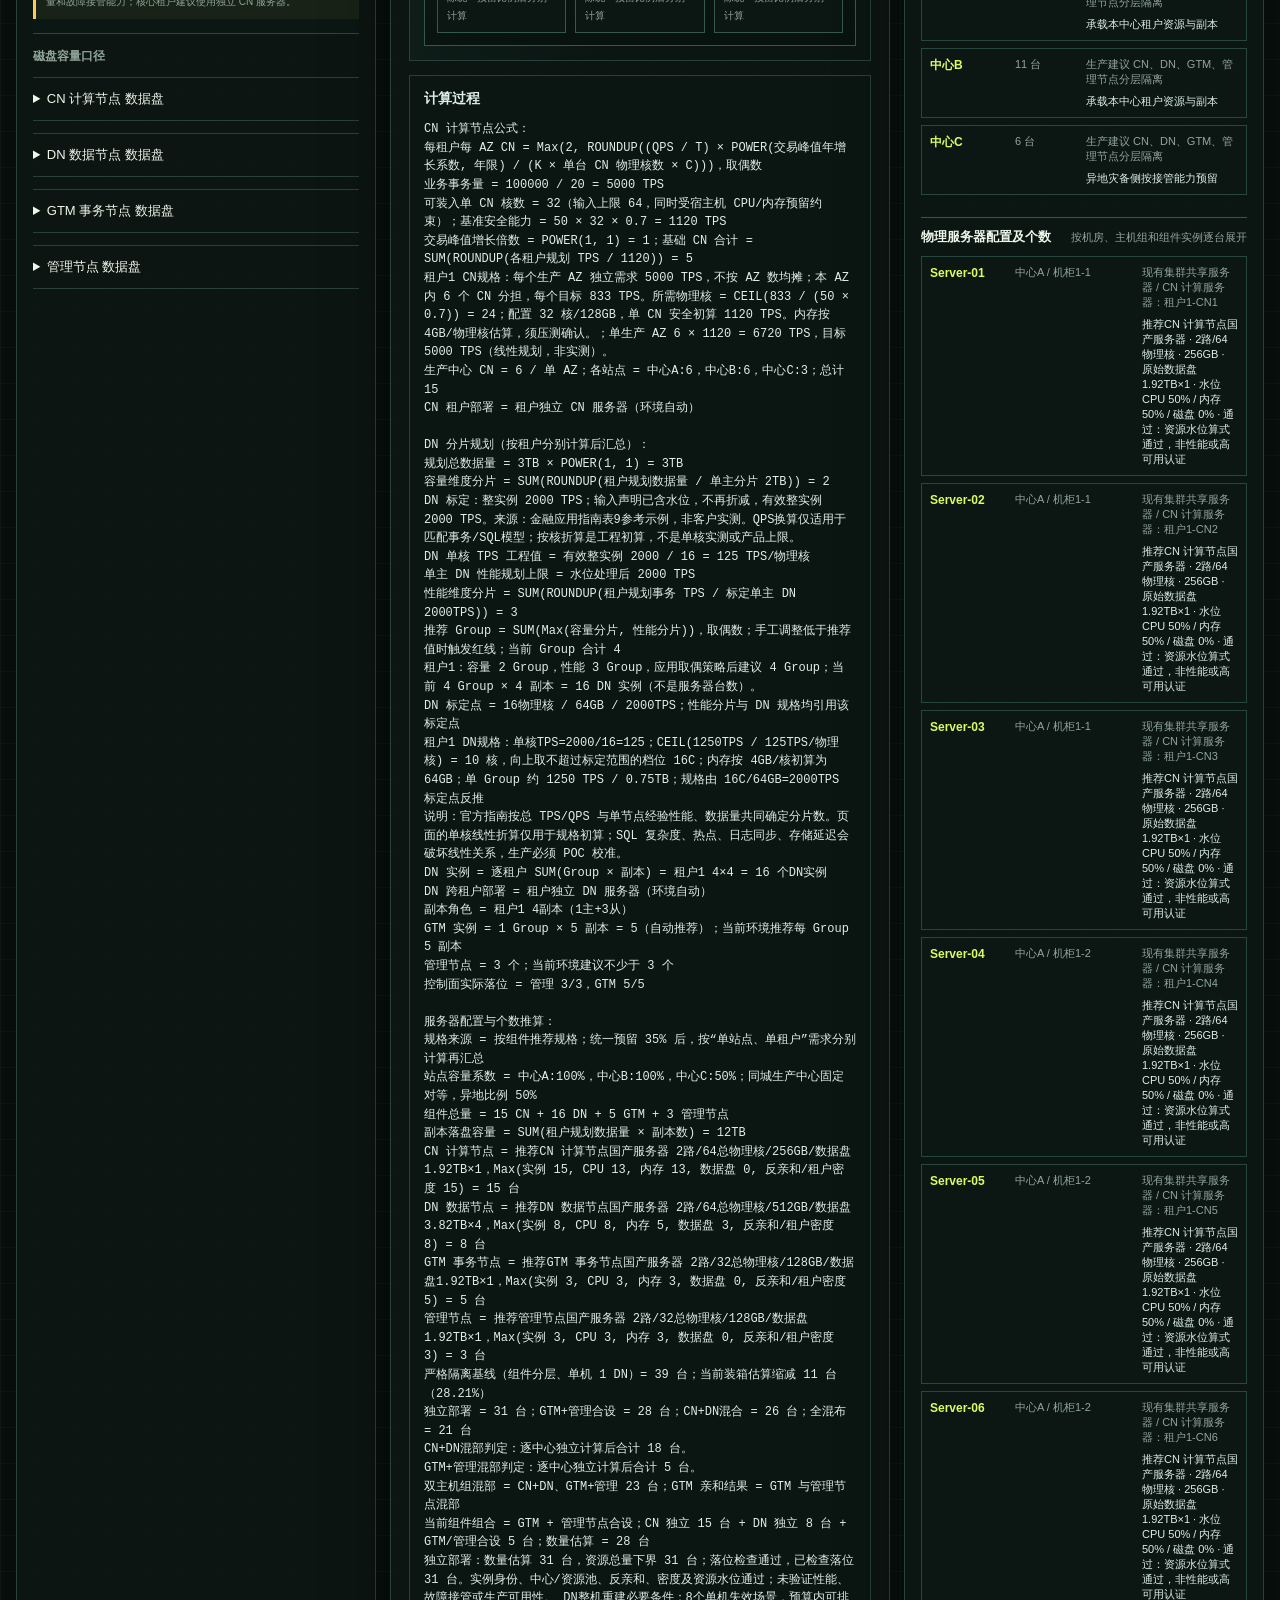
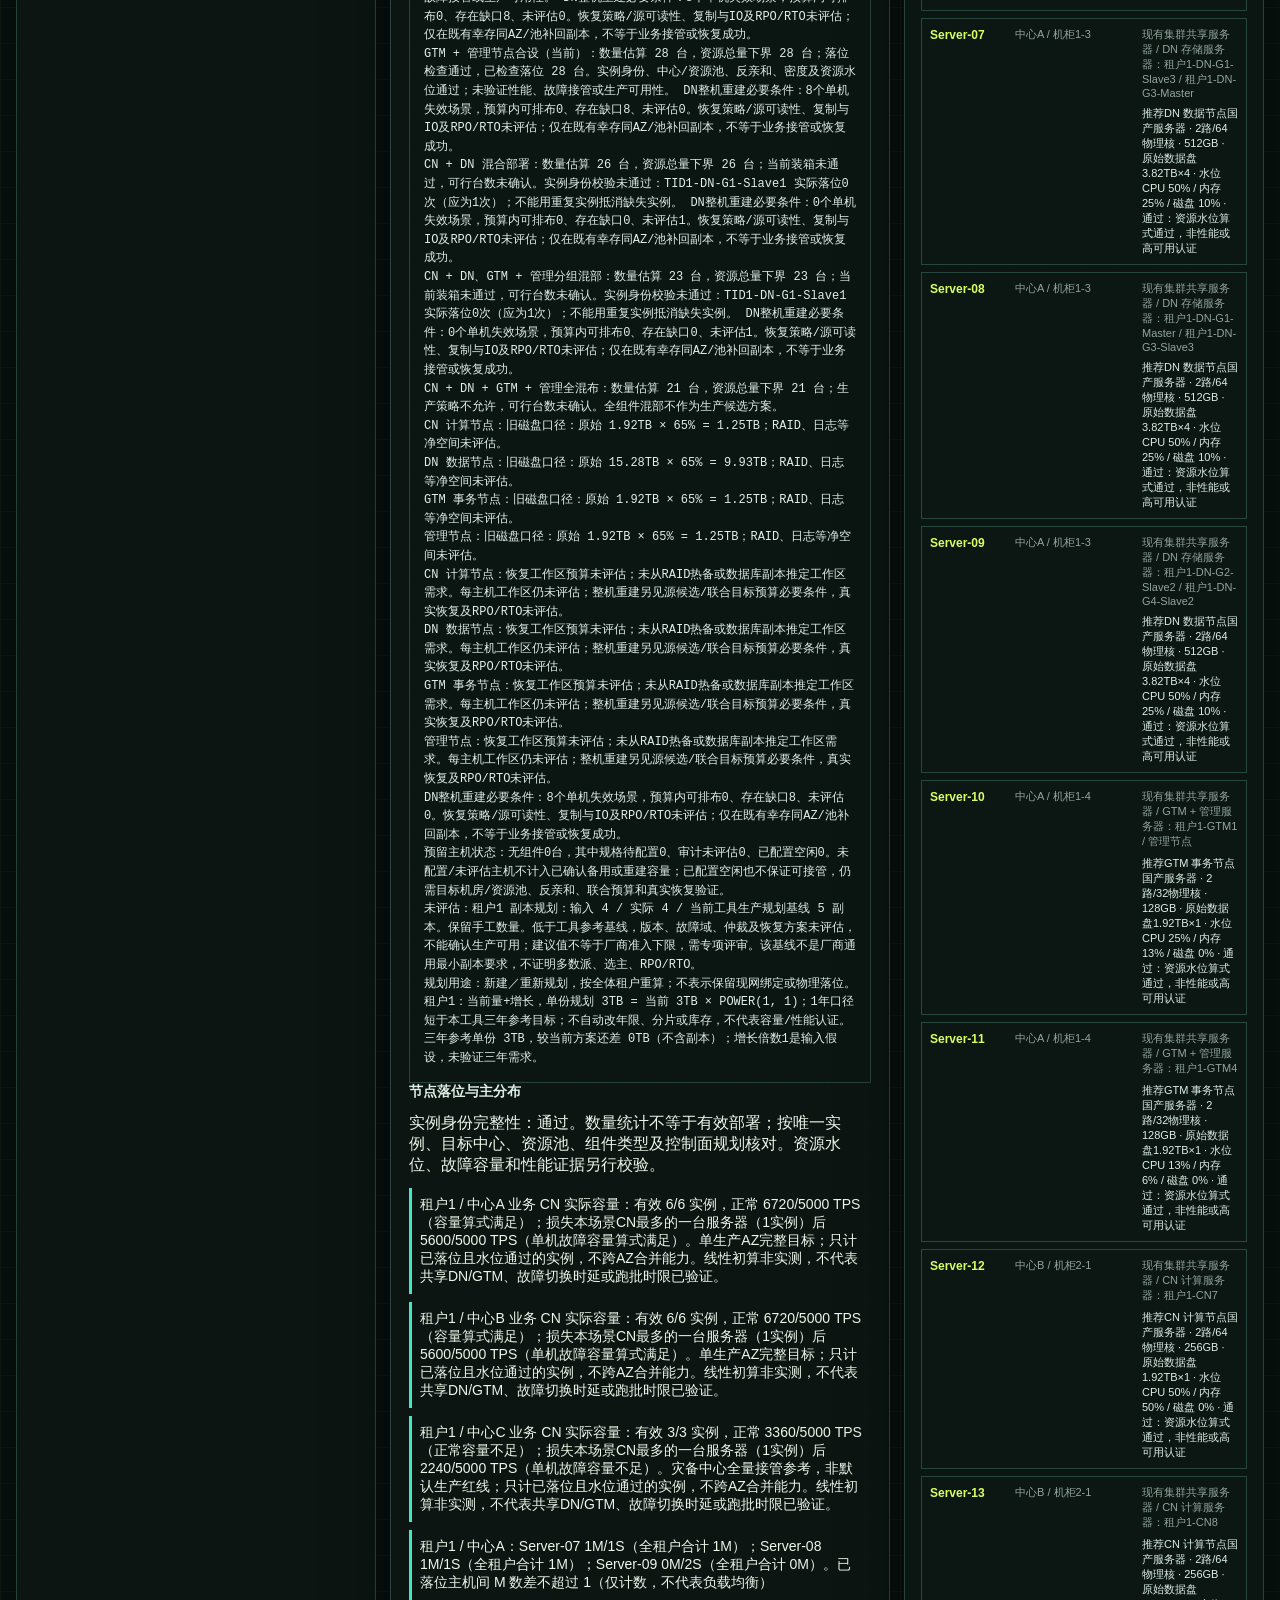
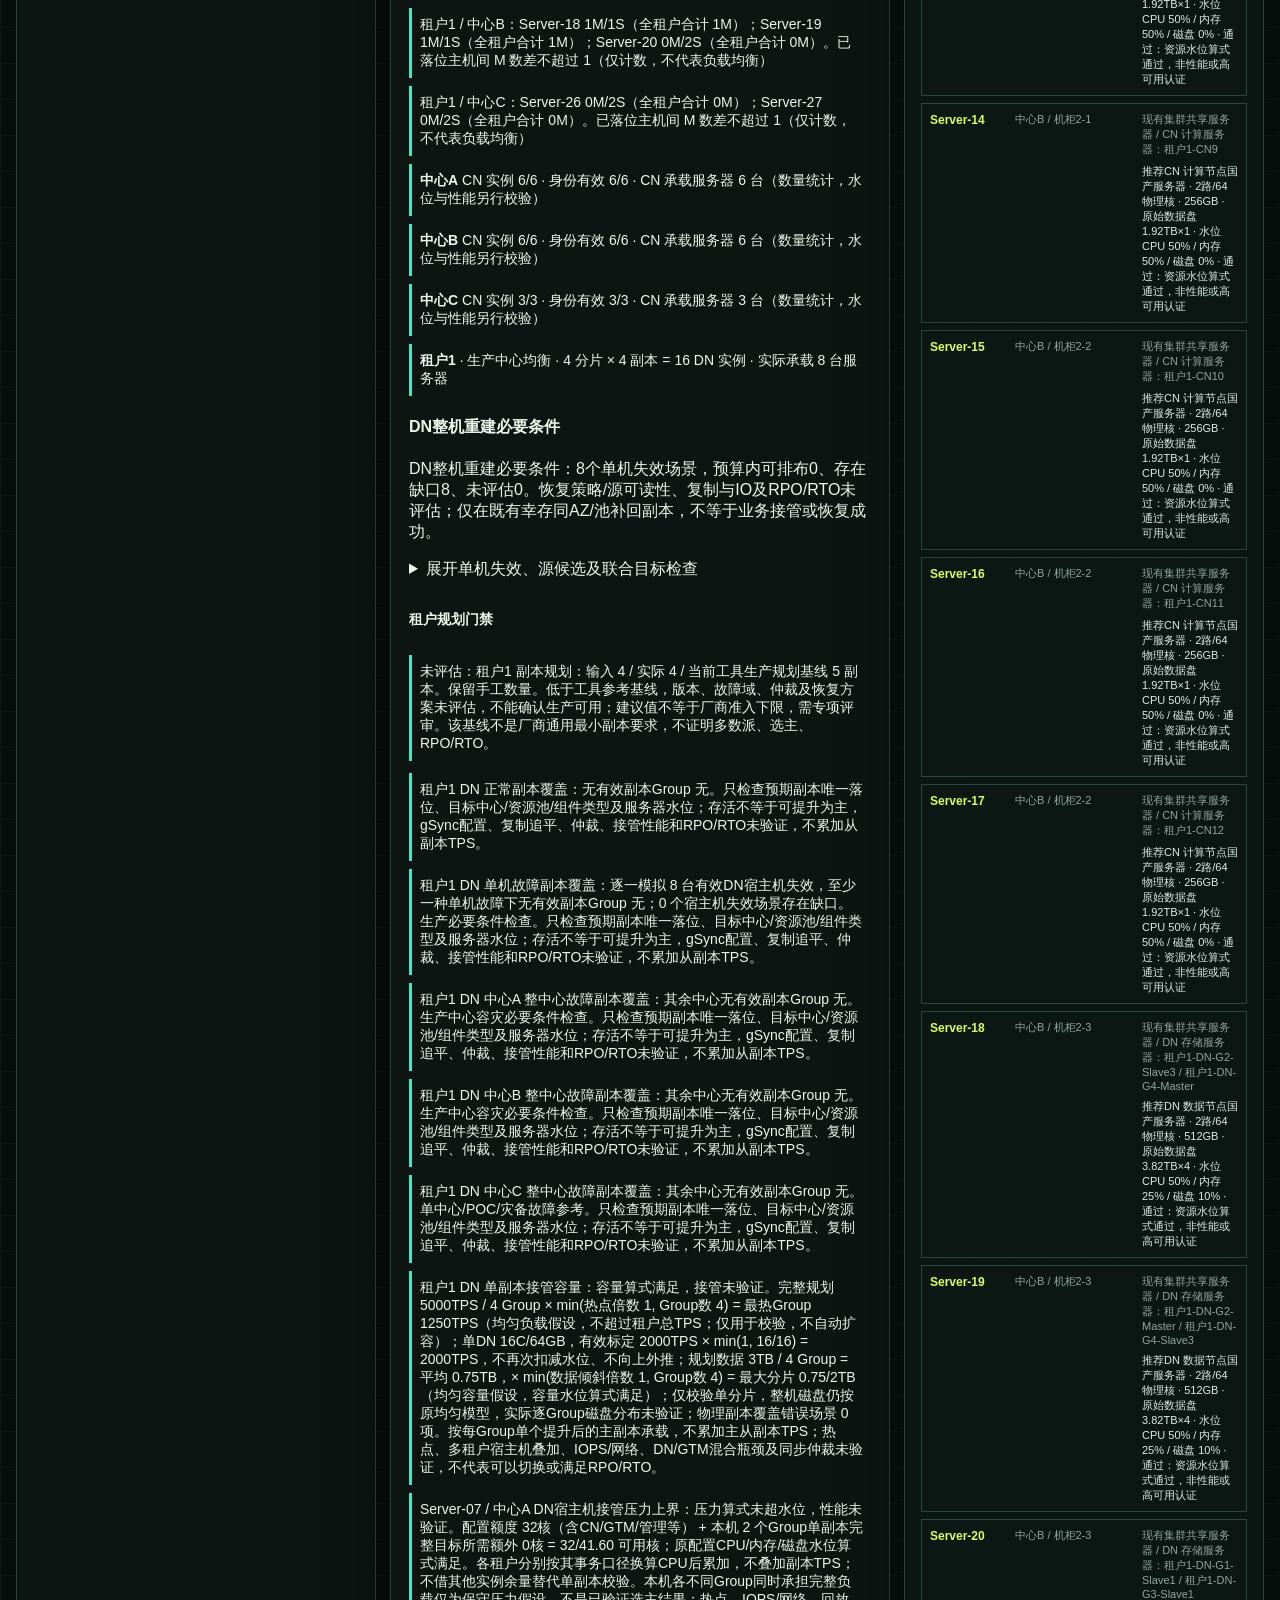
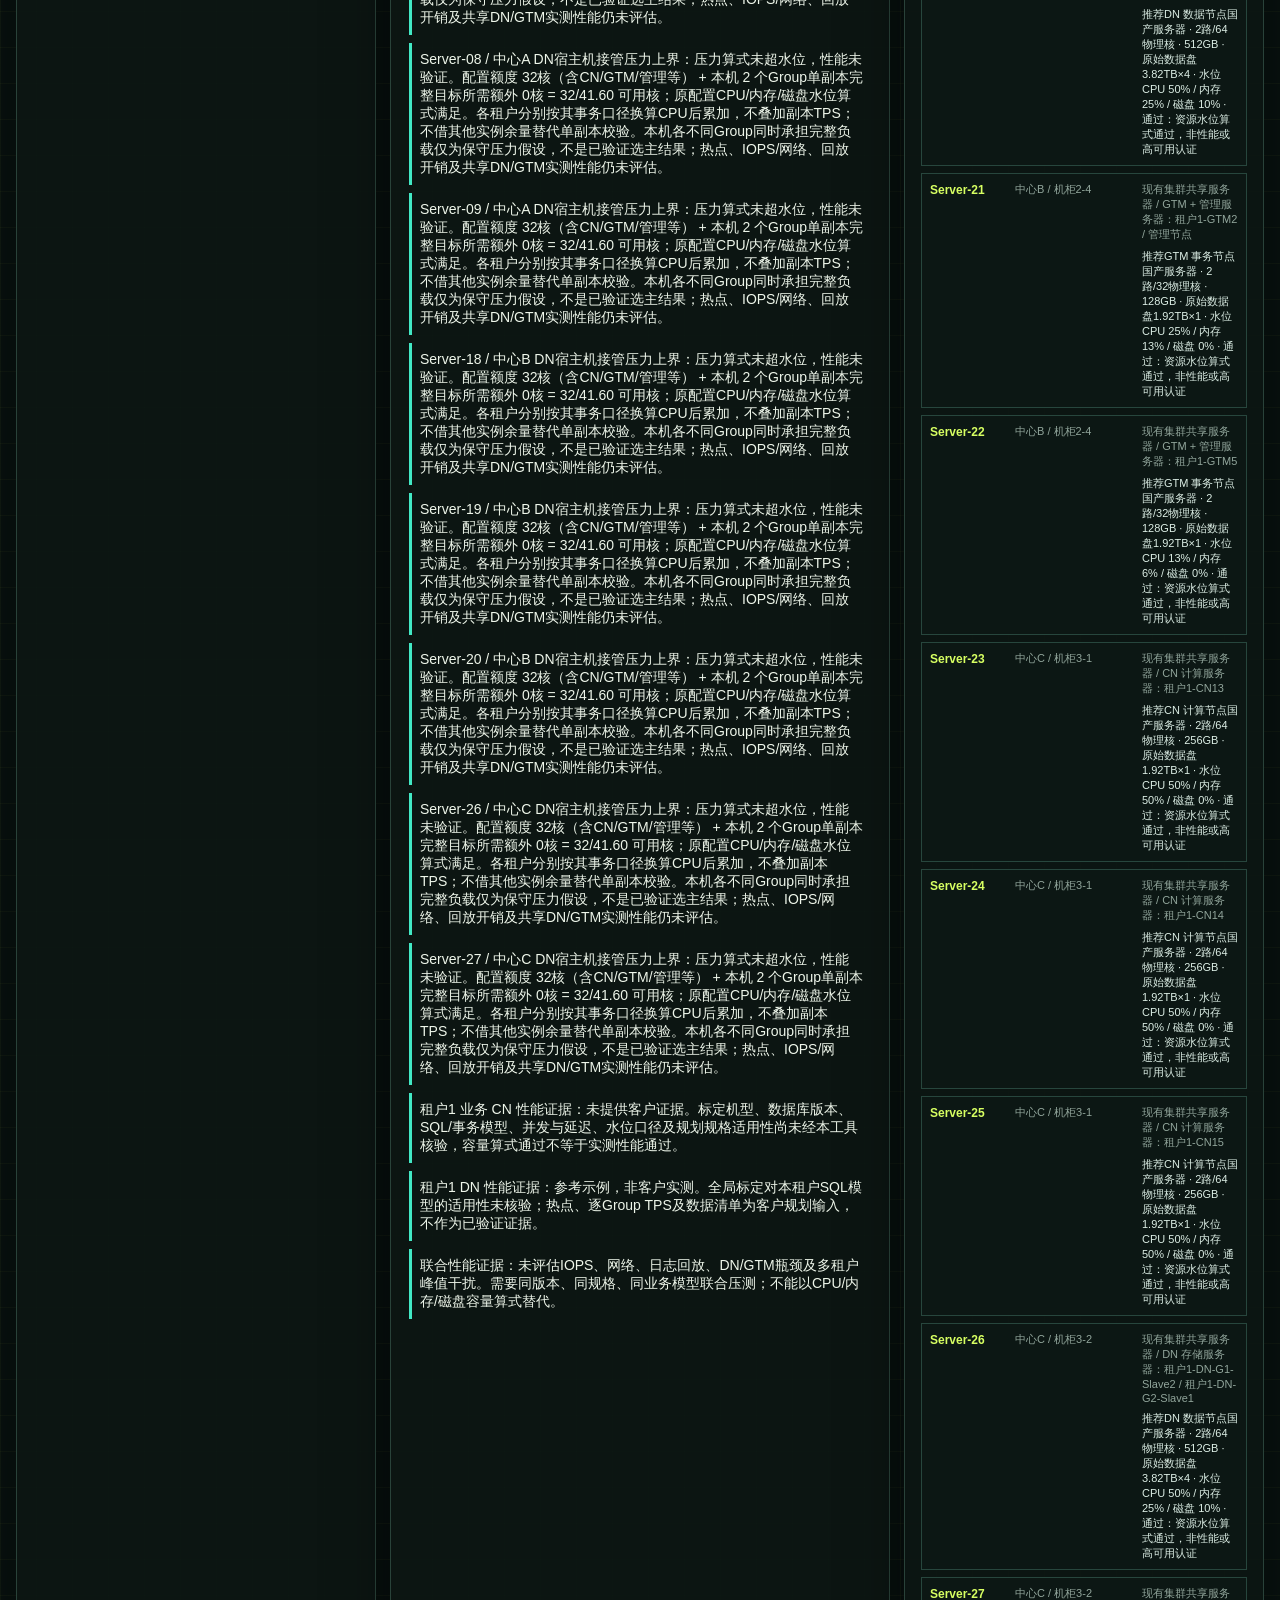
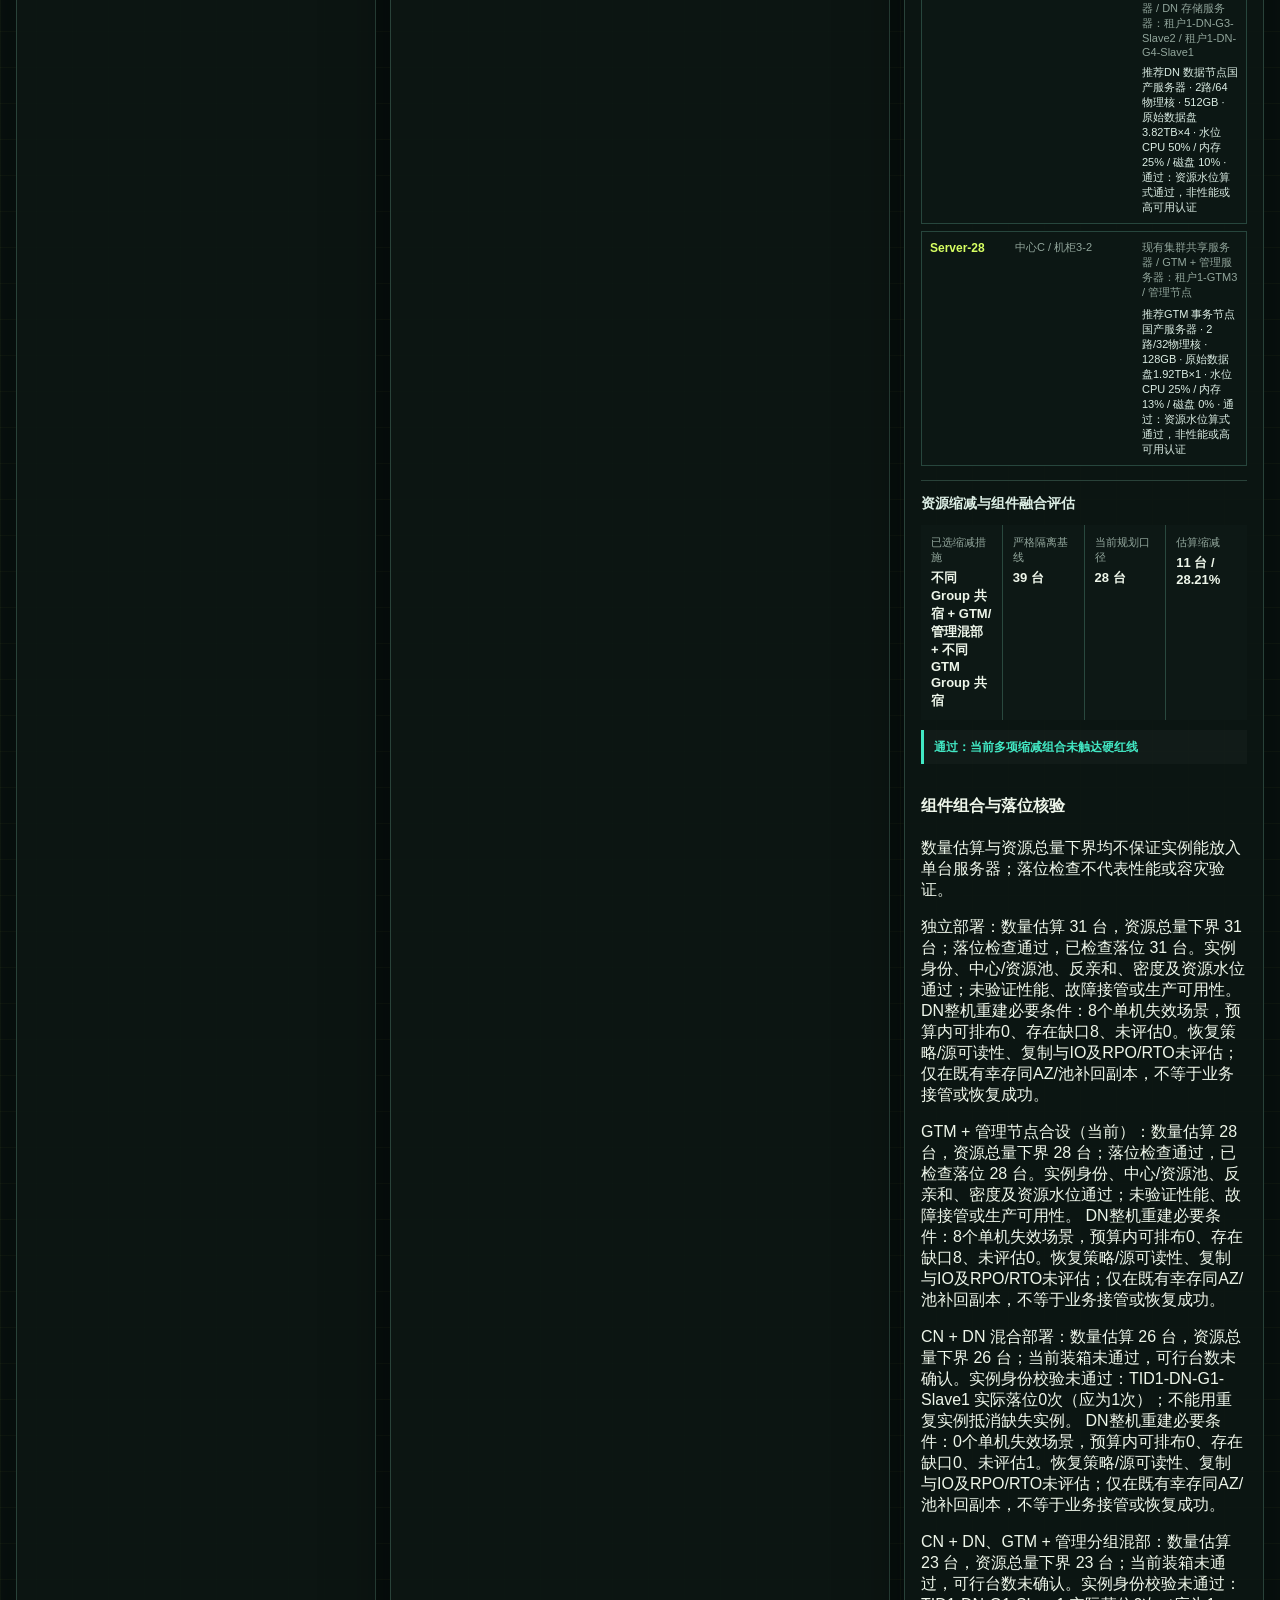
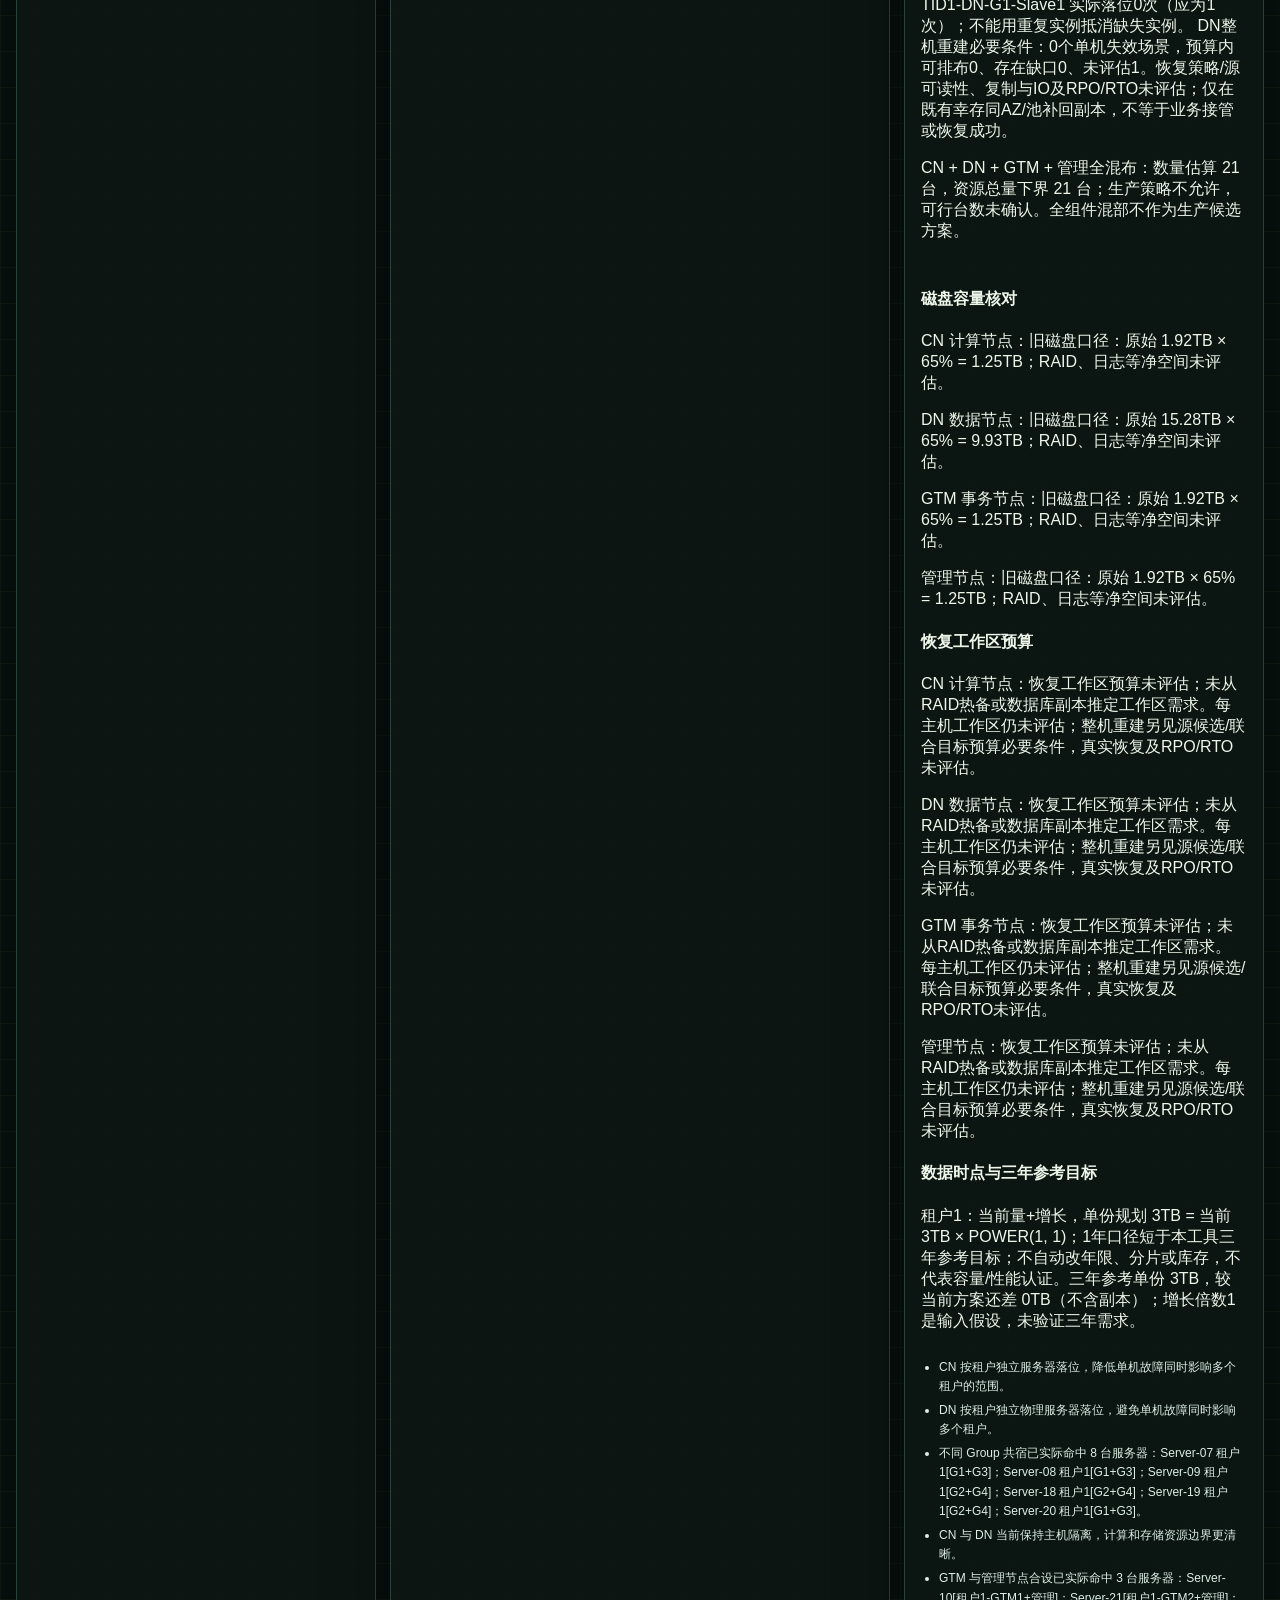
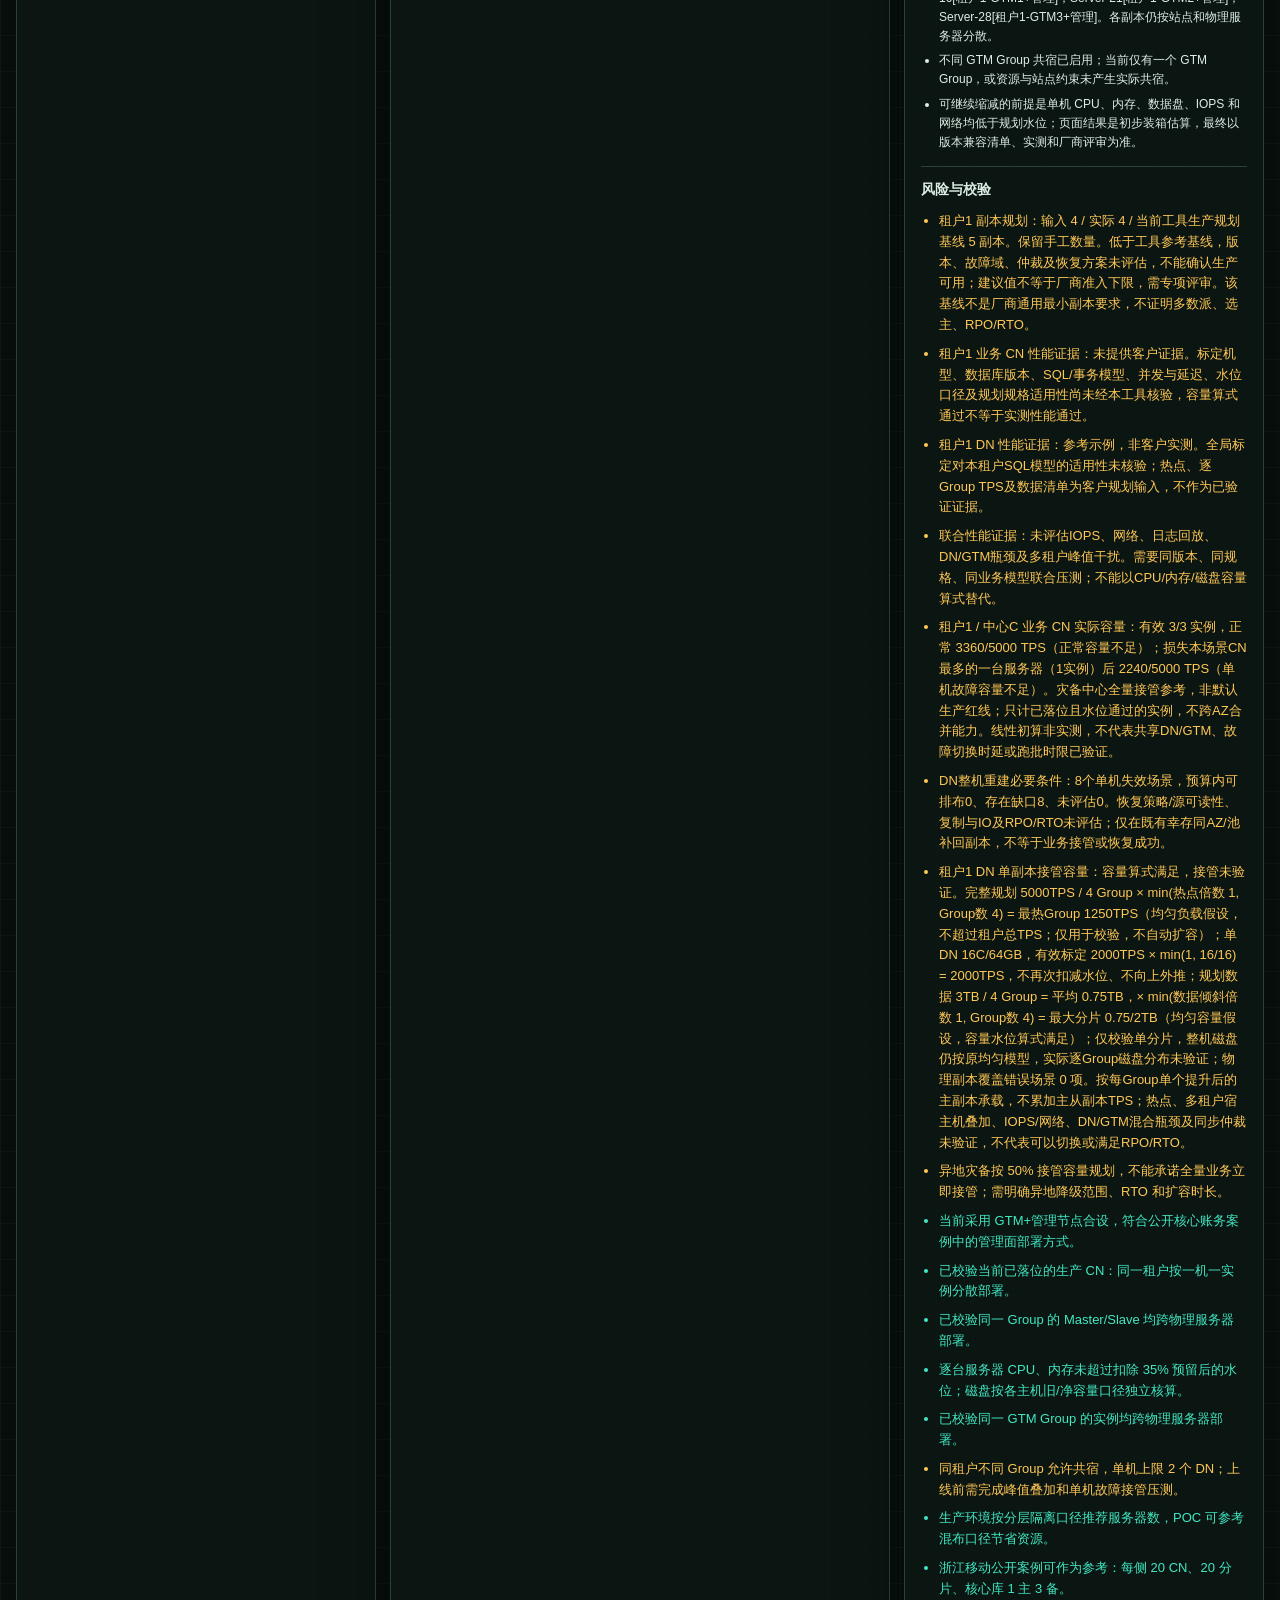
==== commit d591ab90: "Fix baseline validation and lock existing incremental topology Add read-only versioned baseline and " ====
--- a/goldendb-architecture-designer/index.html
+++ b/goldendb-architecture-designer/index.html
@@ -58,6 +58,16 @@
             <p id="gtmBaselineStatus" class="field-help">尚未保存本模块工具基线。</p>
             <p class="field-help">基线仅为本页会话的规划快照，不是现网核验。两模块分别保存；刷新或全部重置会清除。记录可导出存档，暂不支持导入恢复。扩容对比时已有基线锁定；需替换请先切回新建重算。扩容对比不会锁定旧绑定或物理落位，不能直接作为实施方案。</p>
           </div>
+
+          <details class="baseline-contract-panel">
+            <summary>基线／增量候选约束检查（不应用到方案）</summary>
+            <p>选择基线或增量约束JSON，核对身份、归属、站点、反亲和、资源预算；增量文件另核对既有对象锁定与新增清单。未知项单列；文件声明不等于现网核验，不执行增量落位或数据库操作。</p>
+            <label class="field"><span>基线JSON（最多2MiB）</span><input id="baselineContractFile" type="file" accept=".json,application/json"></label>
+            <a href="./examples/expansion-baseline-60-synthetic.json" download>下载60台结构用例JSON（合成样例）</a>
+            <a href="./examples/incremental-add-tenant-synthetic.json" download>下载新增租户约束JSON（合成样例）</a>
+            <pre id="baselineContractResult" class="baseline-contract-result" role="status">尚未选择基线文件；此处仅做独立检查，不载入当前方案。</pre>
+            <button id="downloadBaselineReportBtn" class="ghost-btn" type="button" disabled>下载结构检查报告</button>
+          </details>
 
           <section id="businessParams" class="parameter-section">
             <label class="field">
@@ -678,6 +688,8 @@
       </section>
     </main>
 
+    <script src="./expansion-baseline.js"></script>
+    <script src="./incremental-constraints.js"></script>
     <script src="./app.js"></script>
   </body>
 </html>
--- a/goldendb-architecture-designer/styles.css
+++ b/goldendb-architecture-designer/styles.css
@@ -2523,3 +2523,8 @@
 .gtm-planning-controls p { font-size:12px; line-height:1.6; overflow-wrap:anywhere; }
 .gtm-expansion-summary { display:grid; gap:8px; margin:12px 0; font-size:14px; overflow-wrap:anywhere; }
 .gtm-expansion-summary > div { padding:8px; border-left:3px solid #ff6470; color:#ff8891; background:#32181c; }
+
+.baseline-contract-panel { border:1px solid var(--line); padding:12px; margin:12px 0; font-size:12px; line-height:1.6; }
+.baseline-contract-panel summary { cursor:pointer; font-weight:700; }
+.baseline-contract-panel input { max-width:100%; min-width:0; }
+.baseline-contract-result { max-height:360px; overflow:auto; white-space:pre-wrap; overflow-wrap:anywhere; font:inherit; }
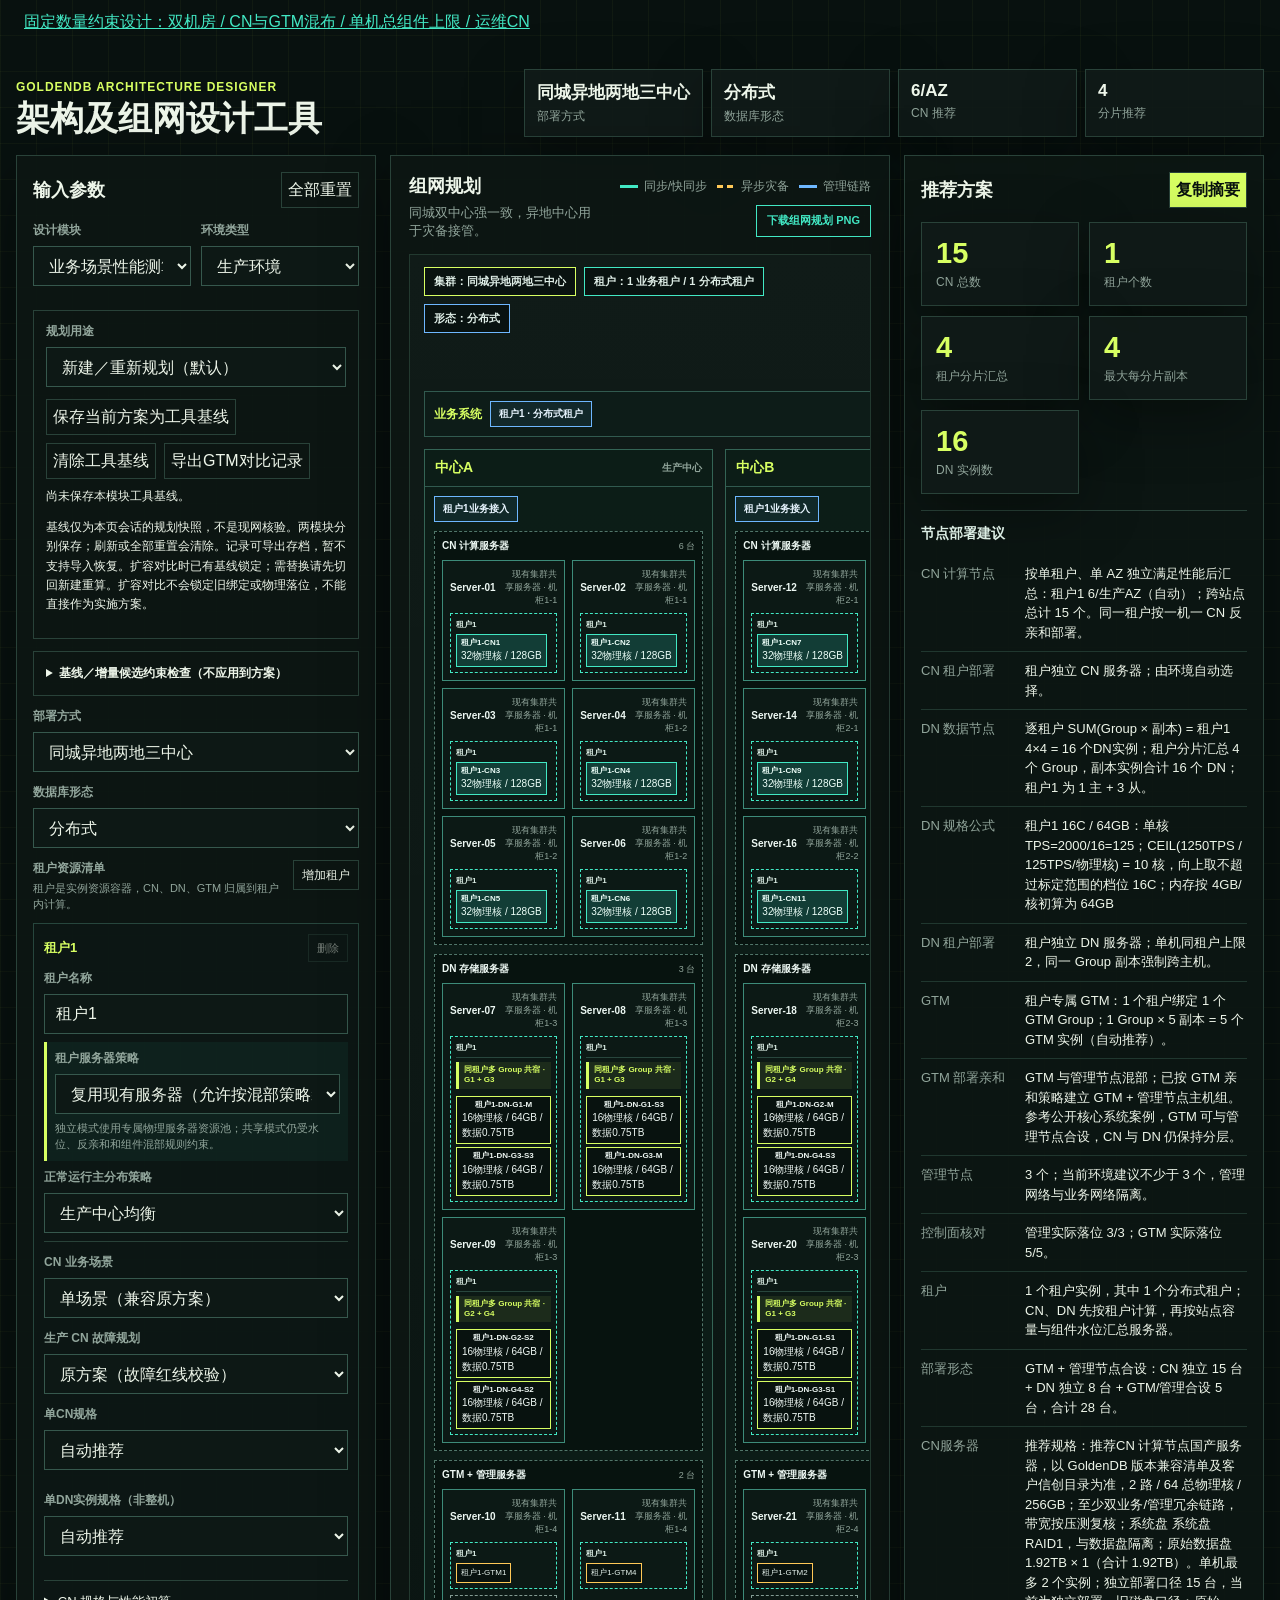
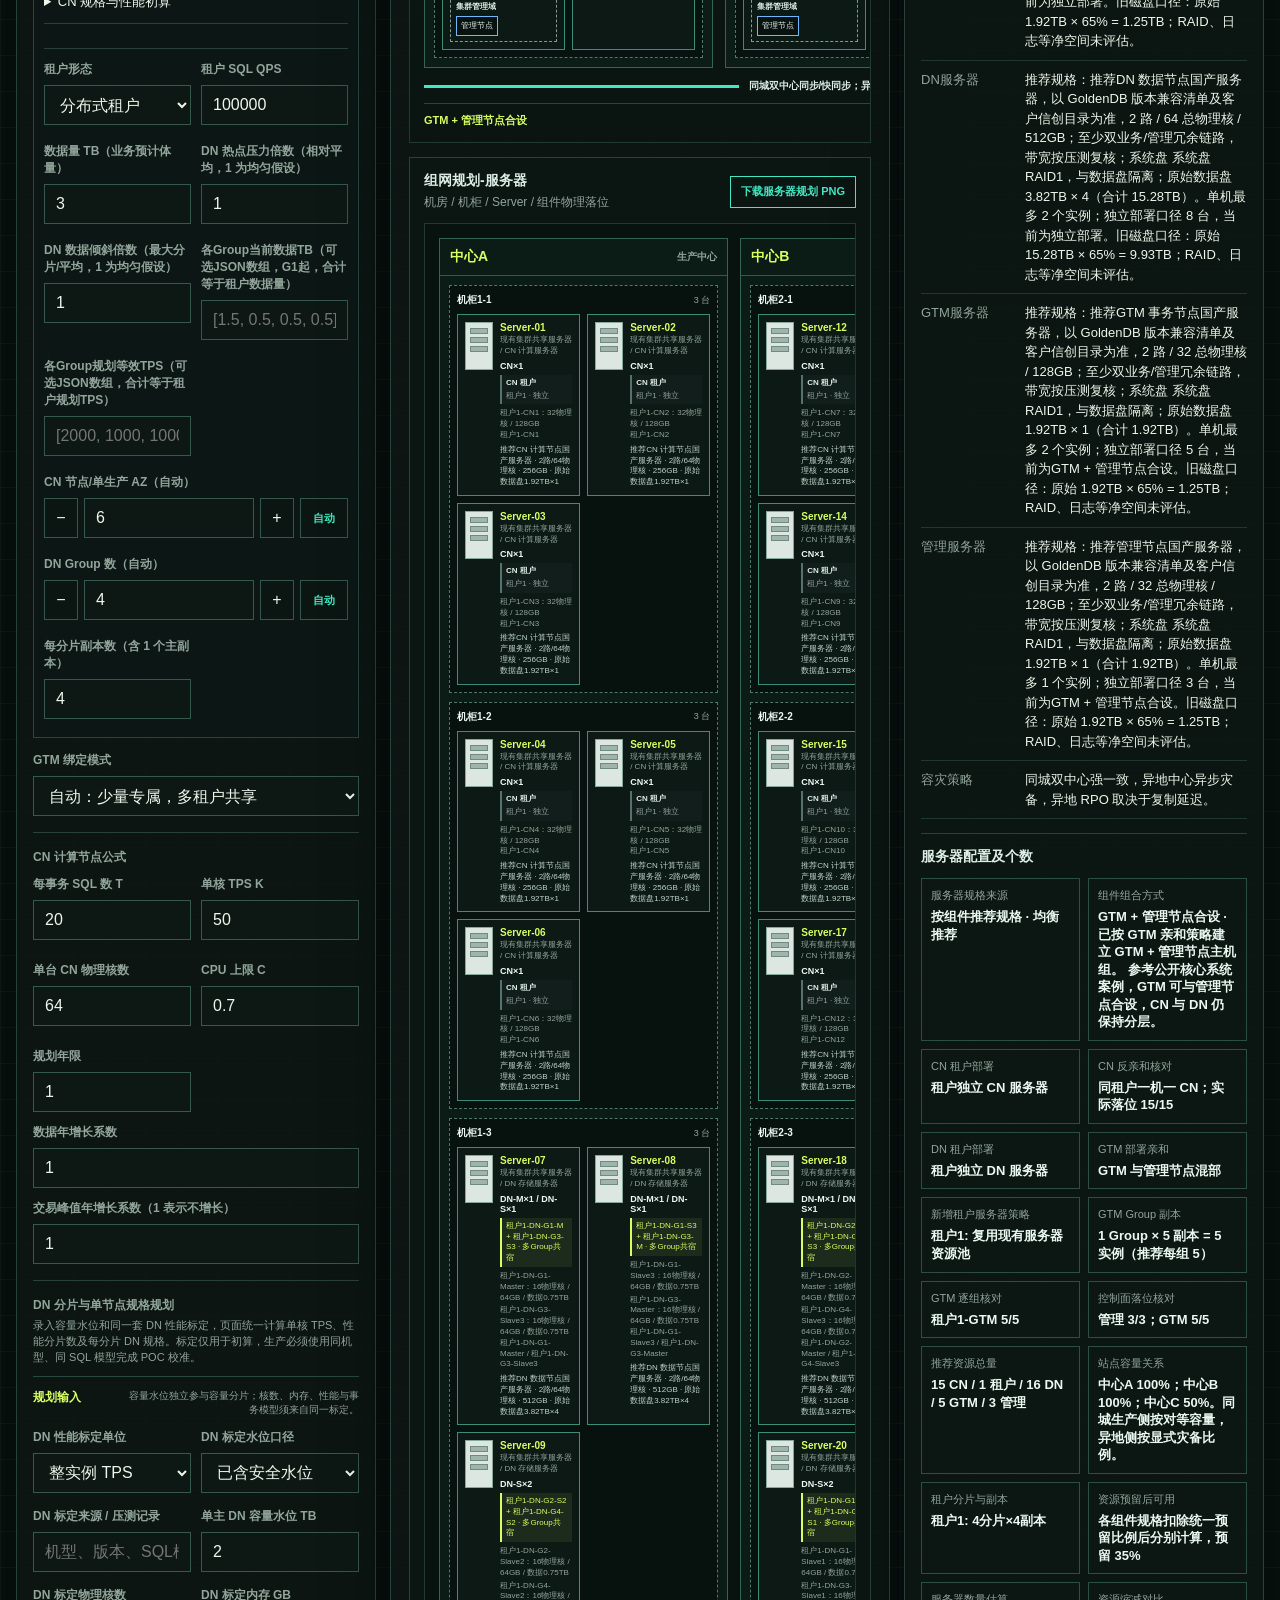
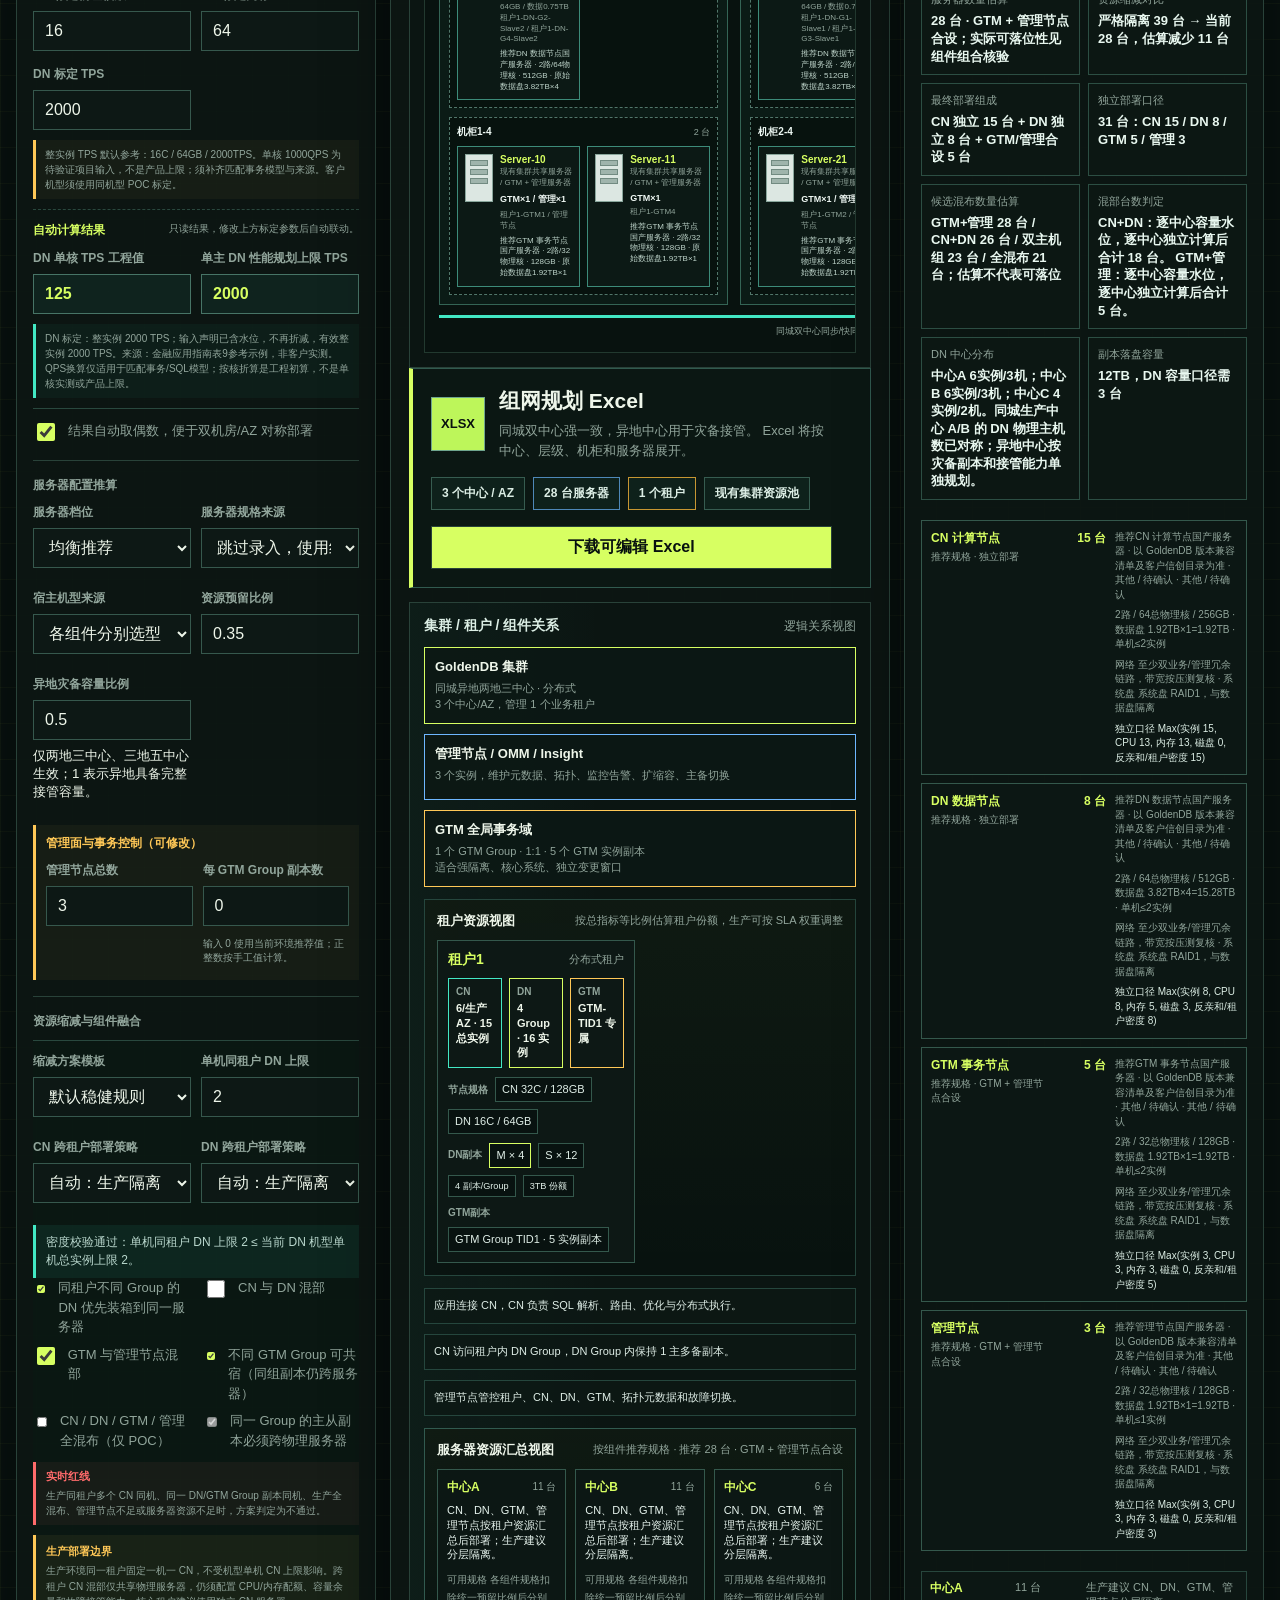
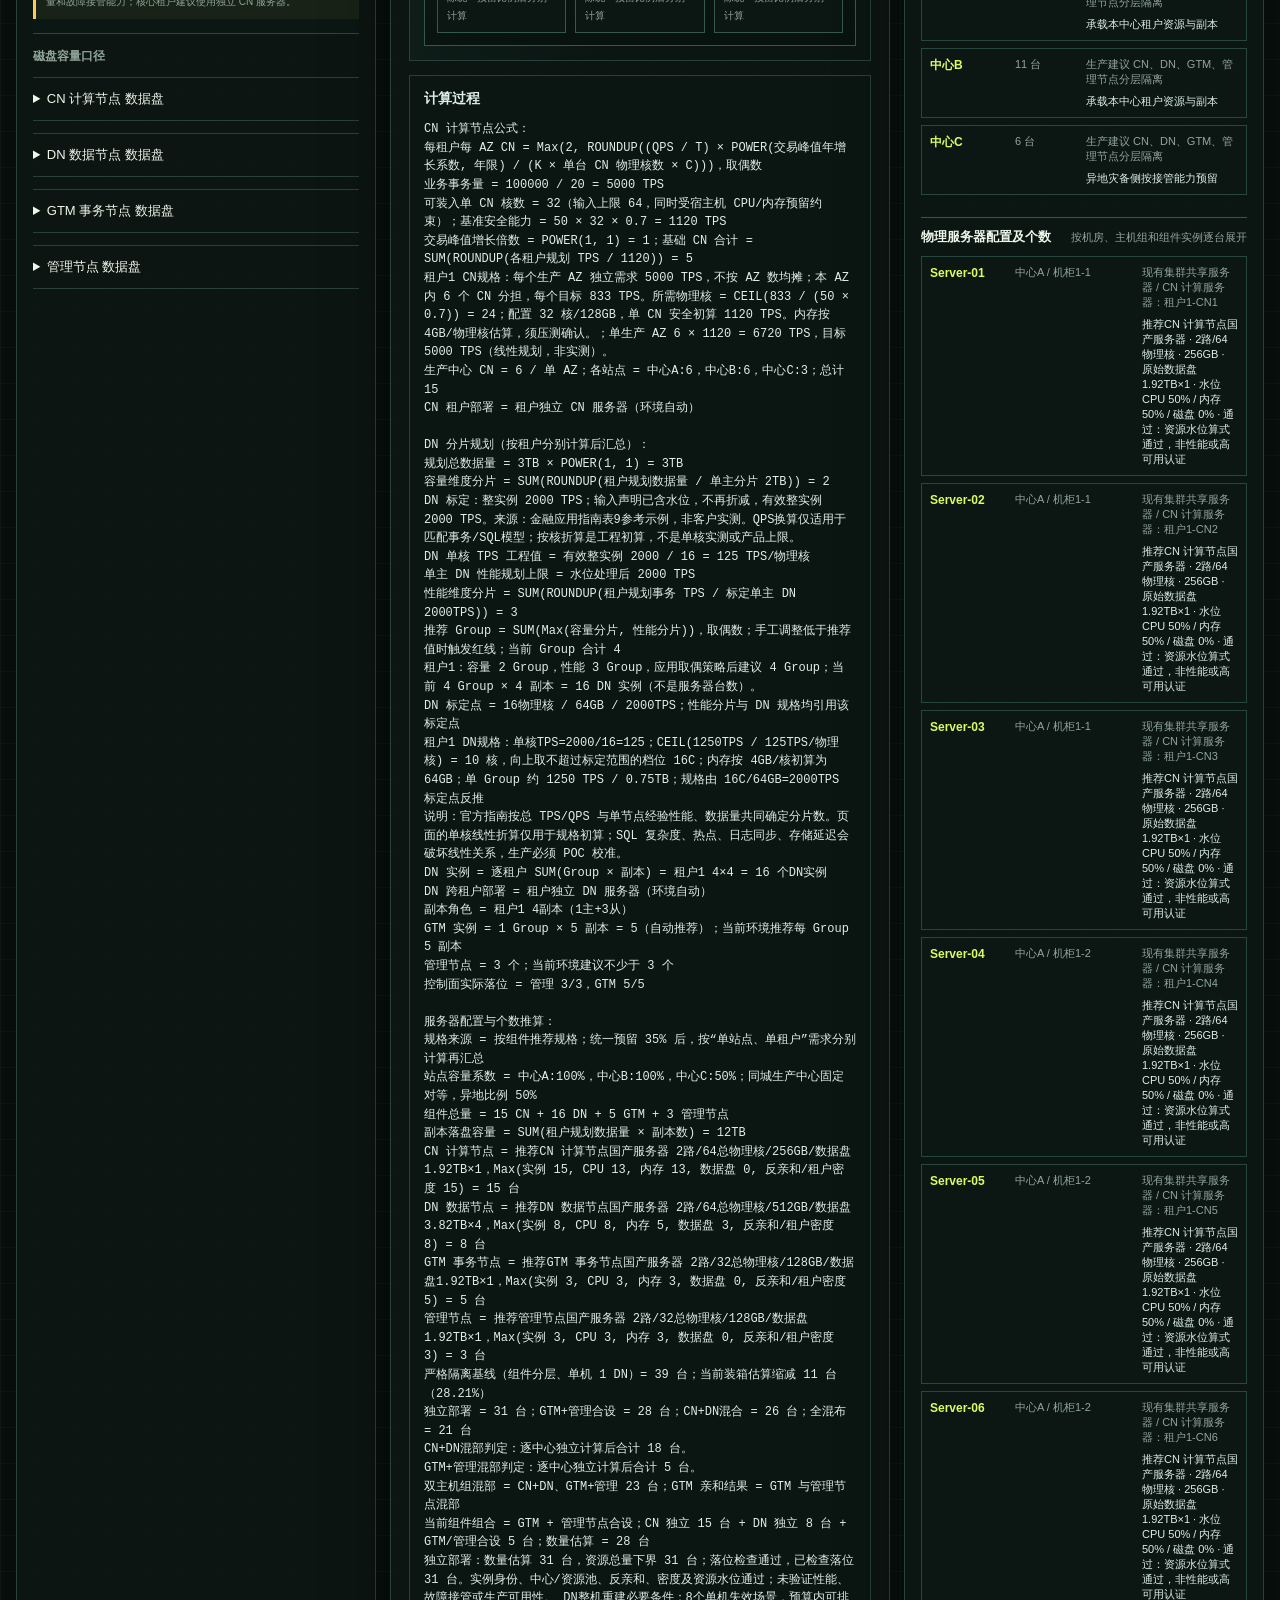
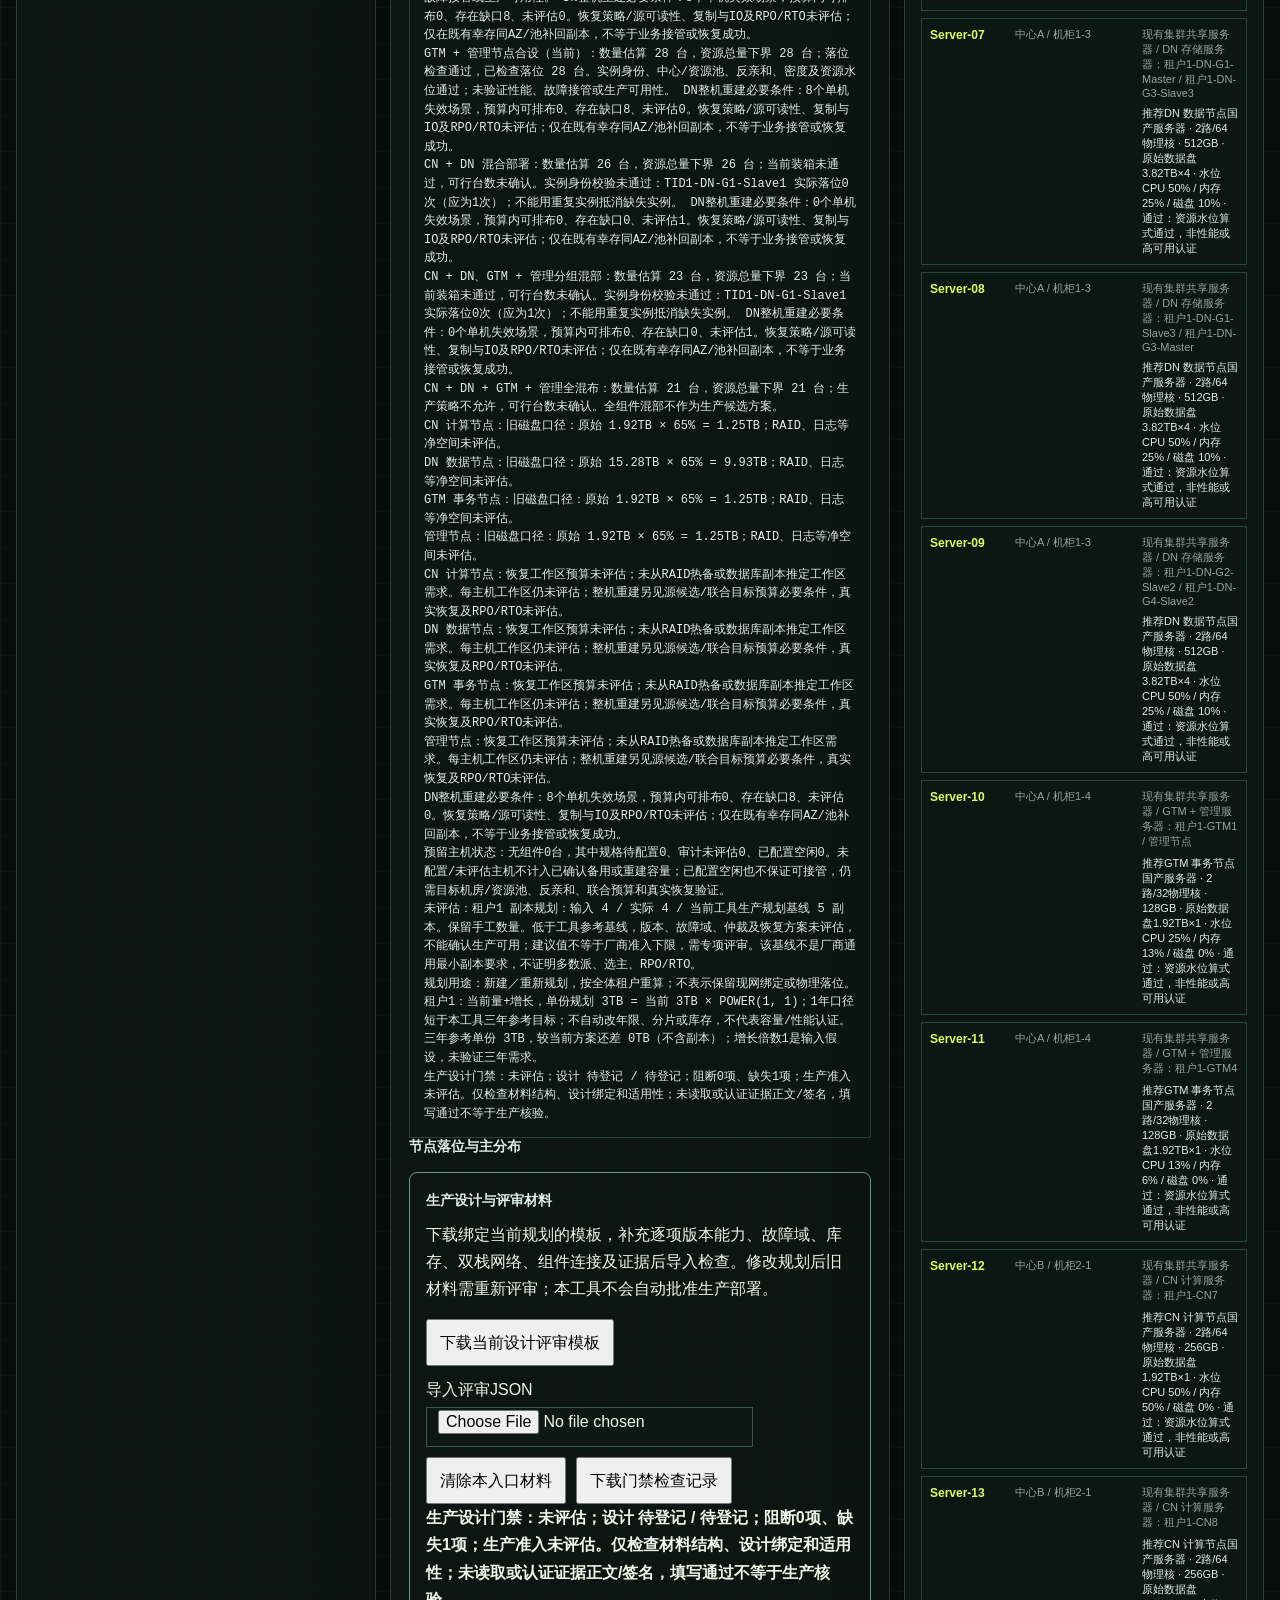
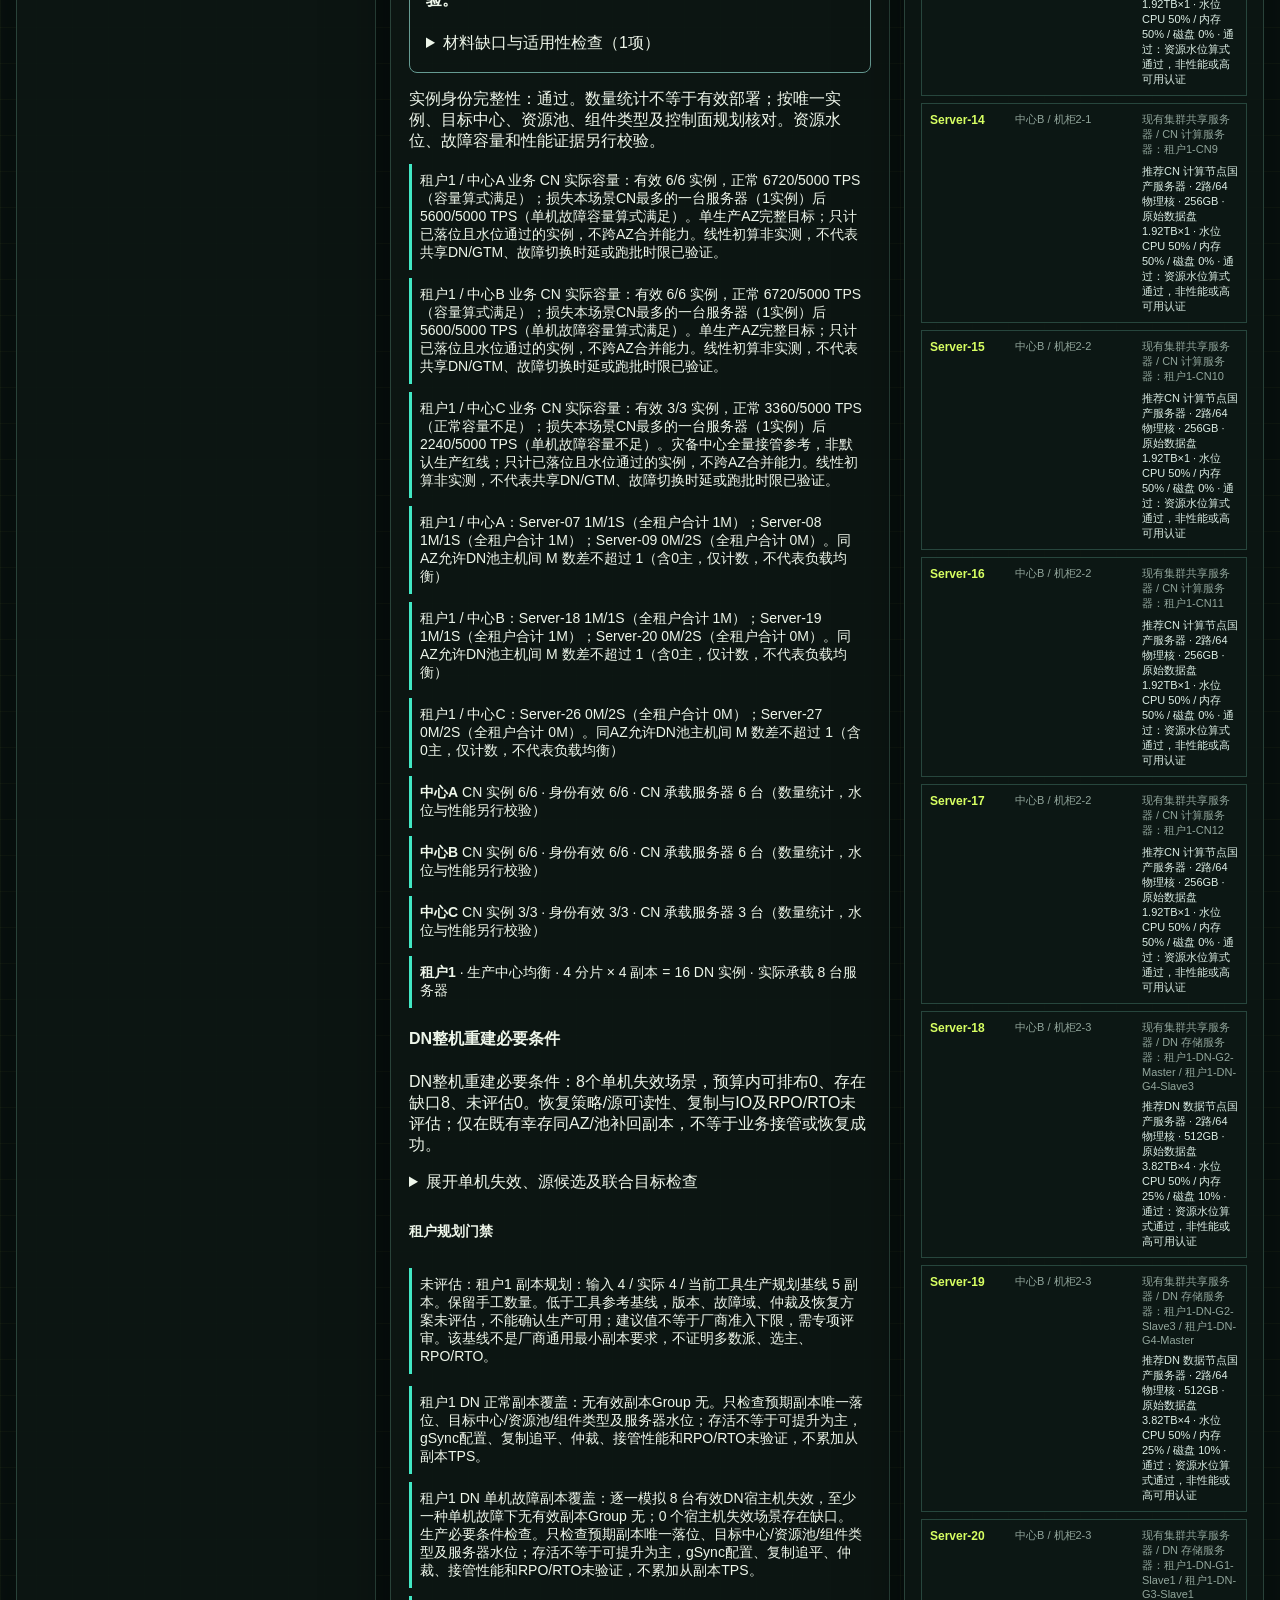
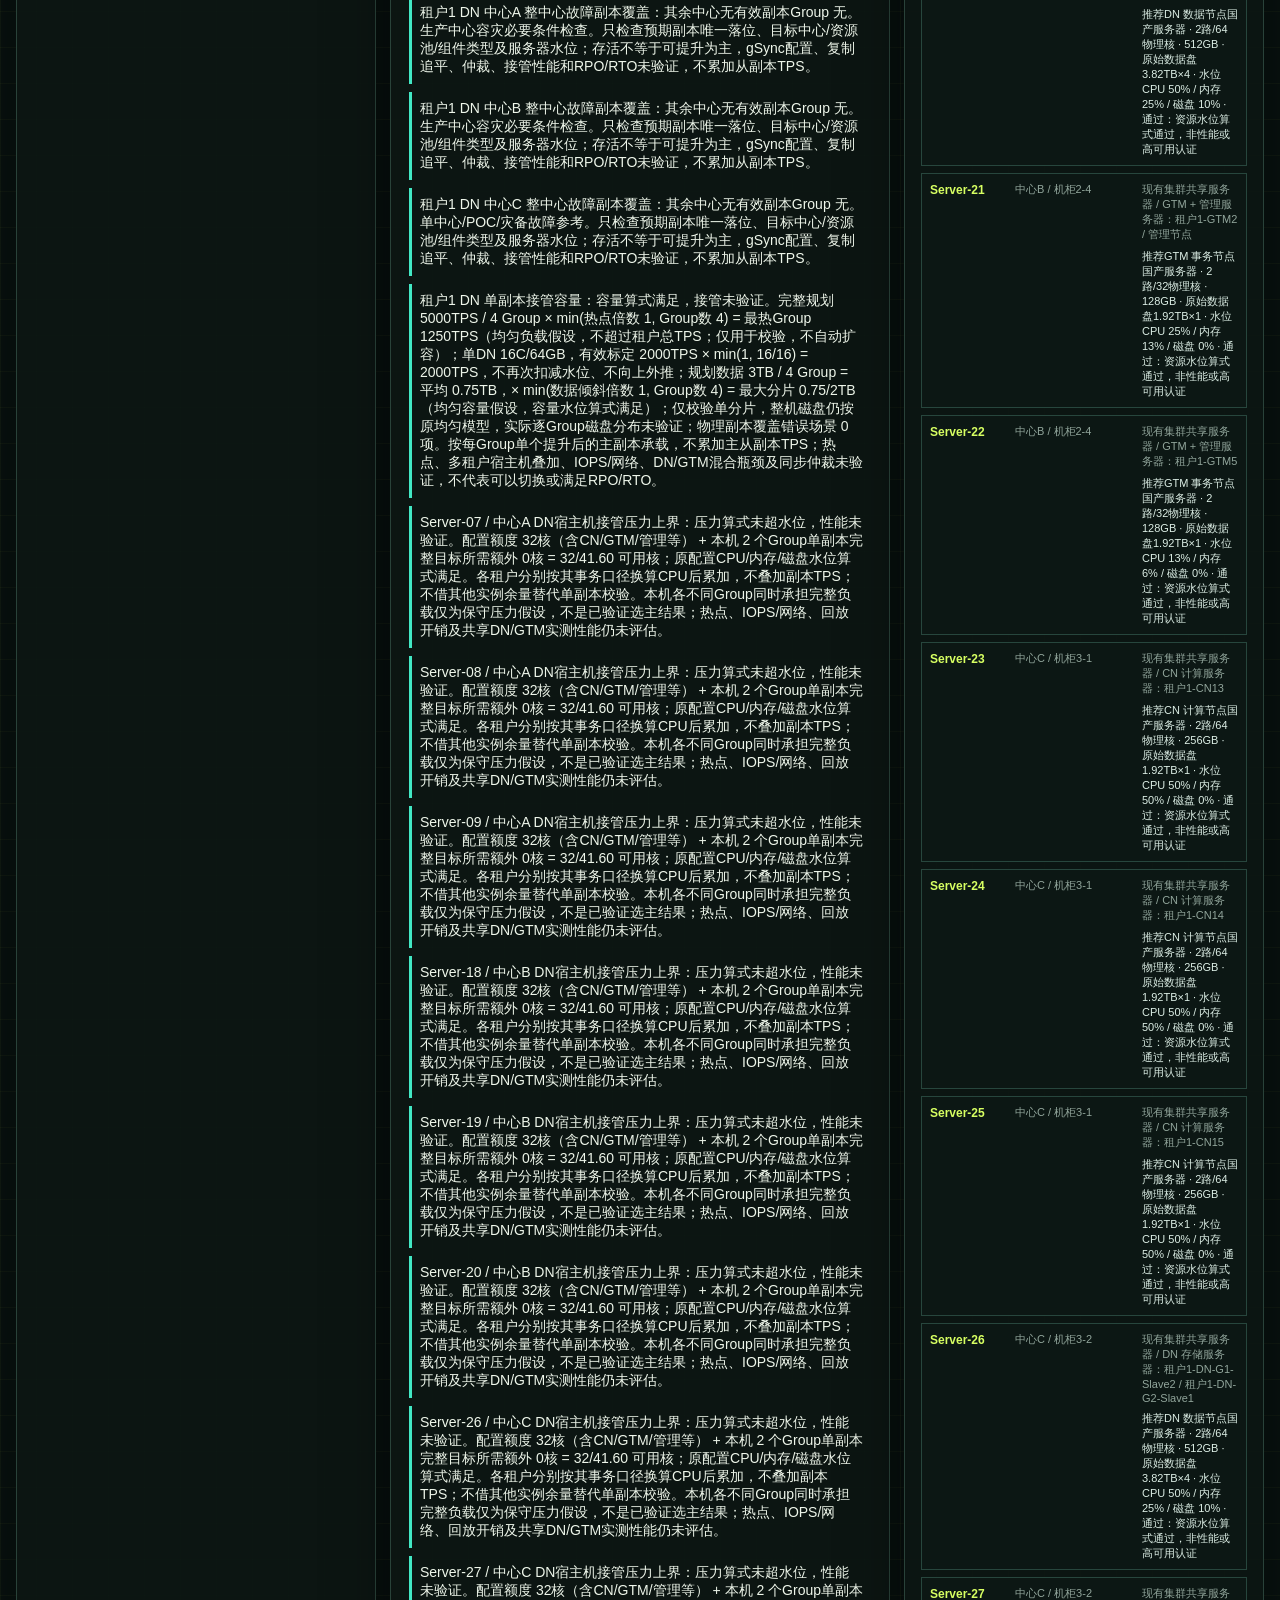
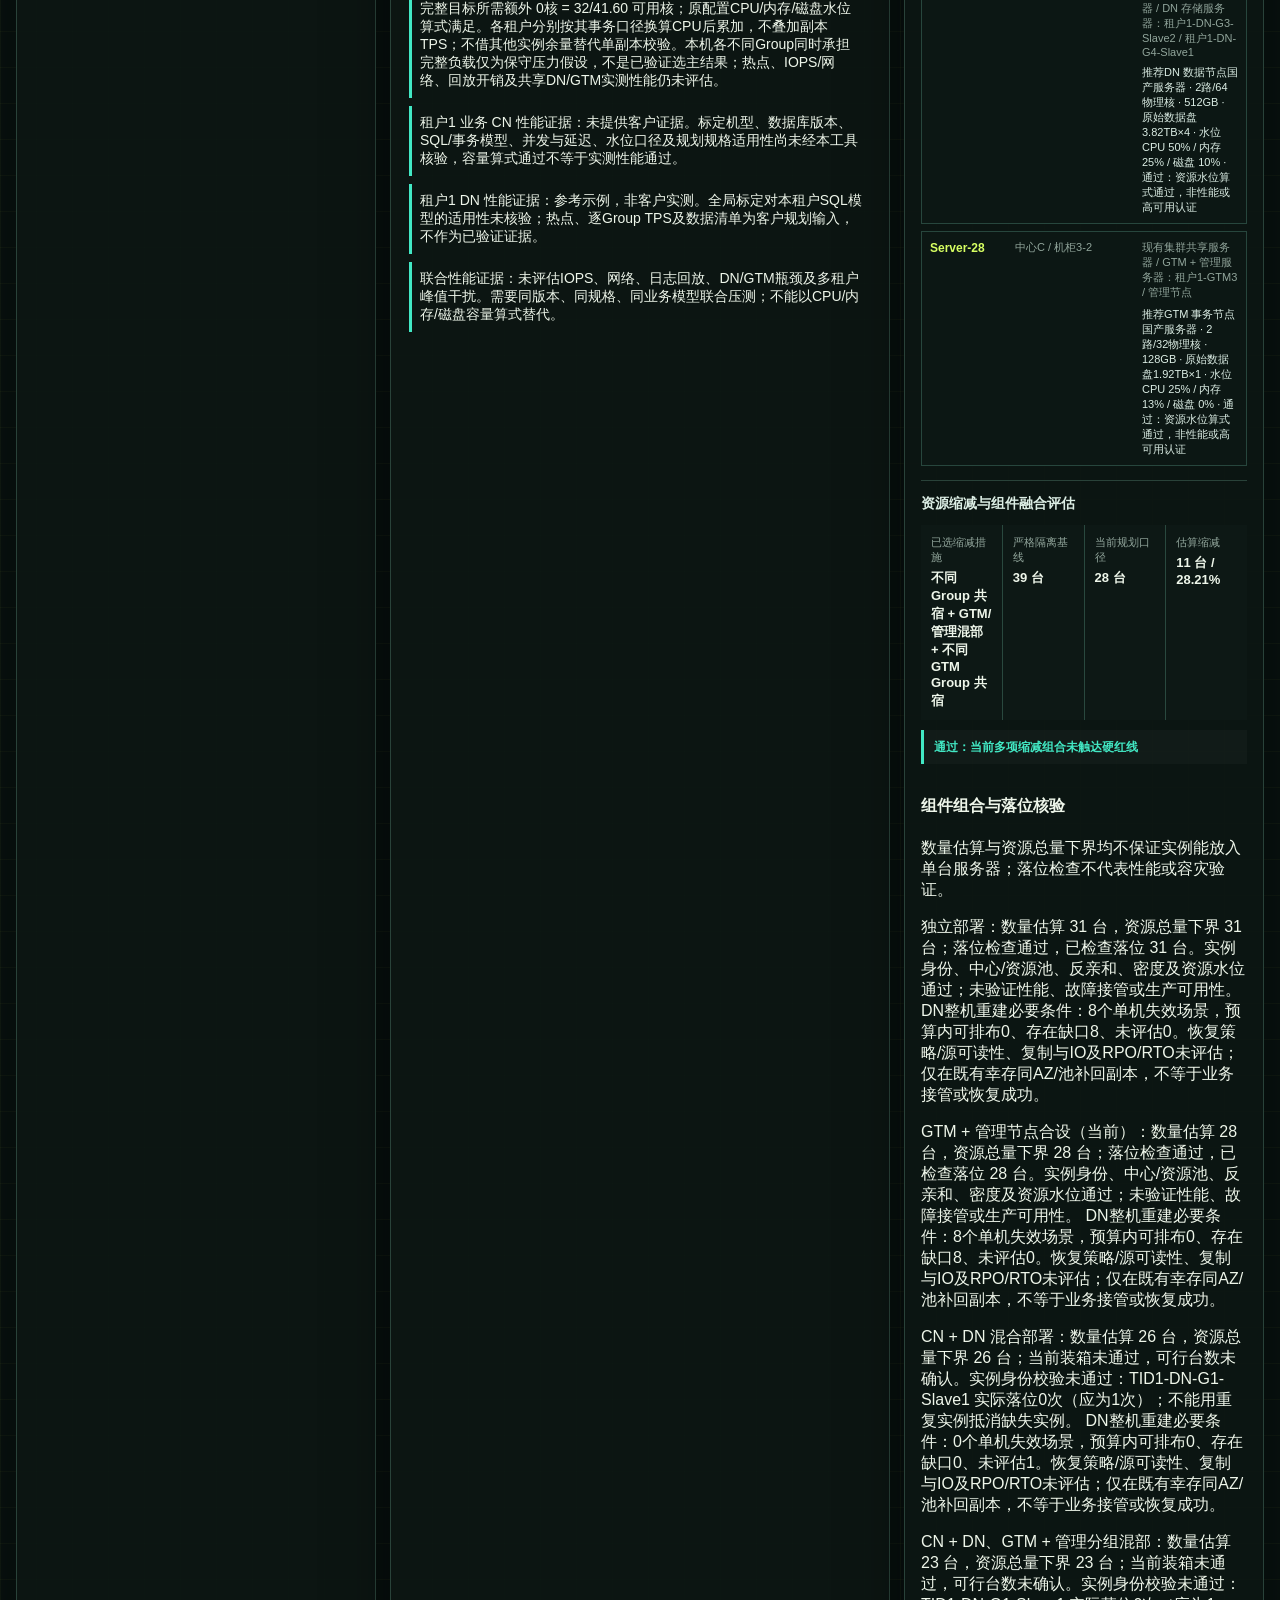
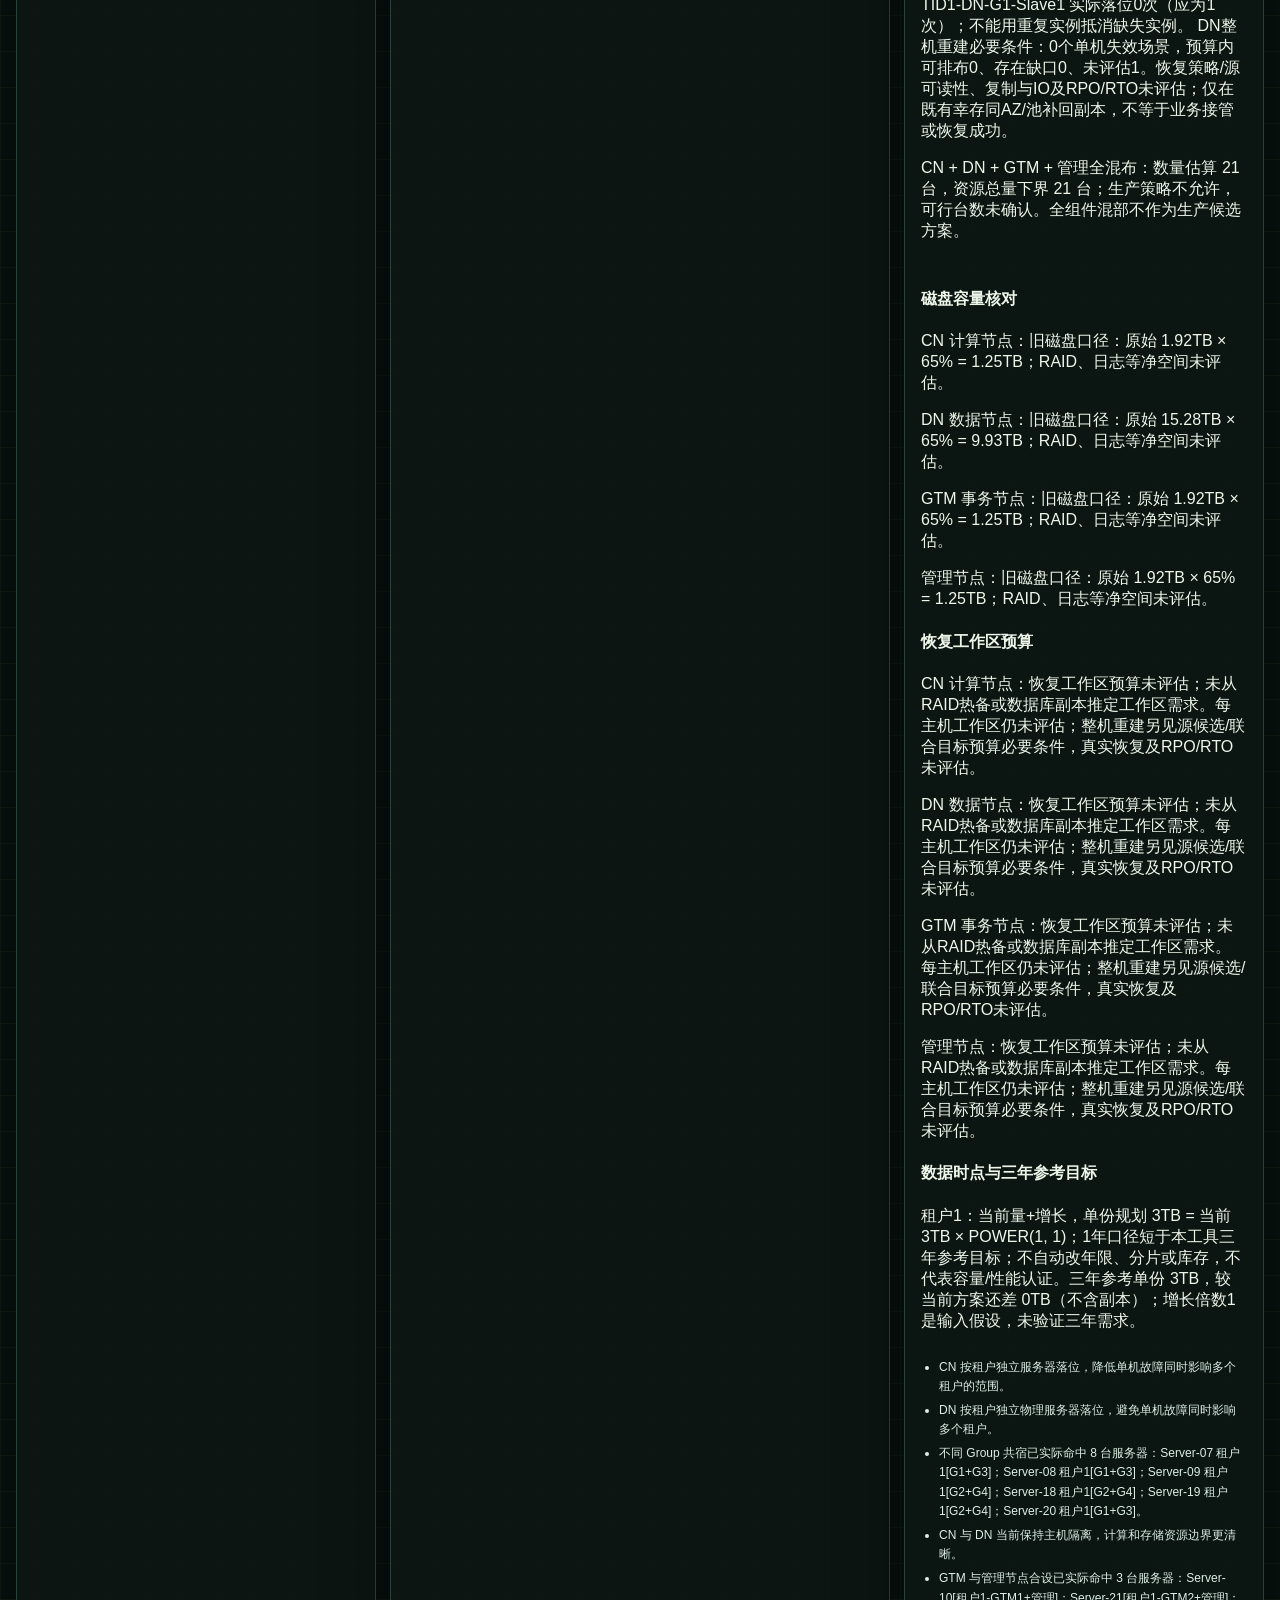
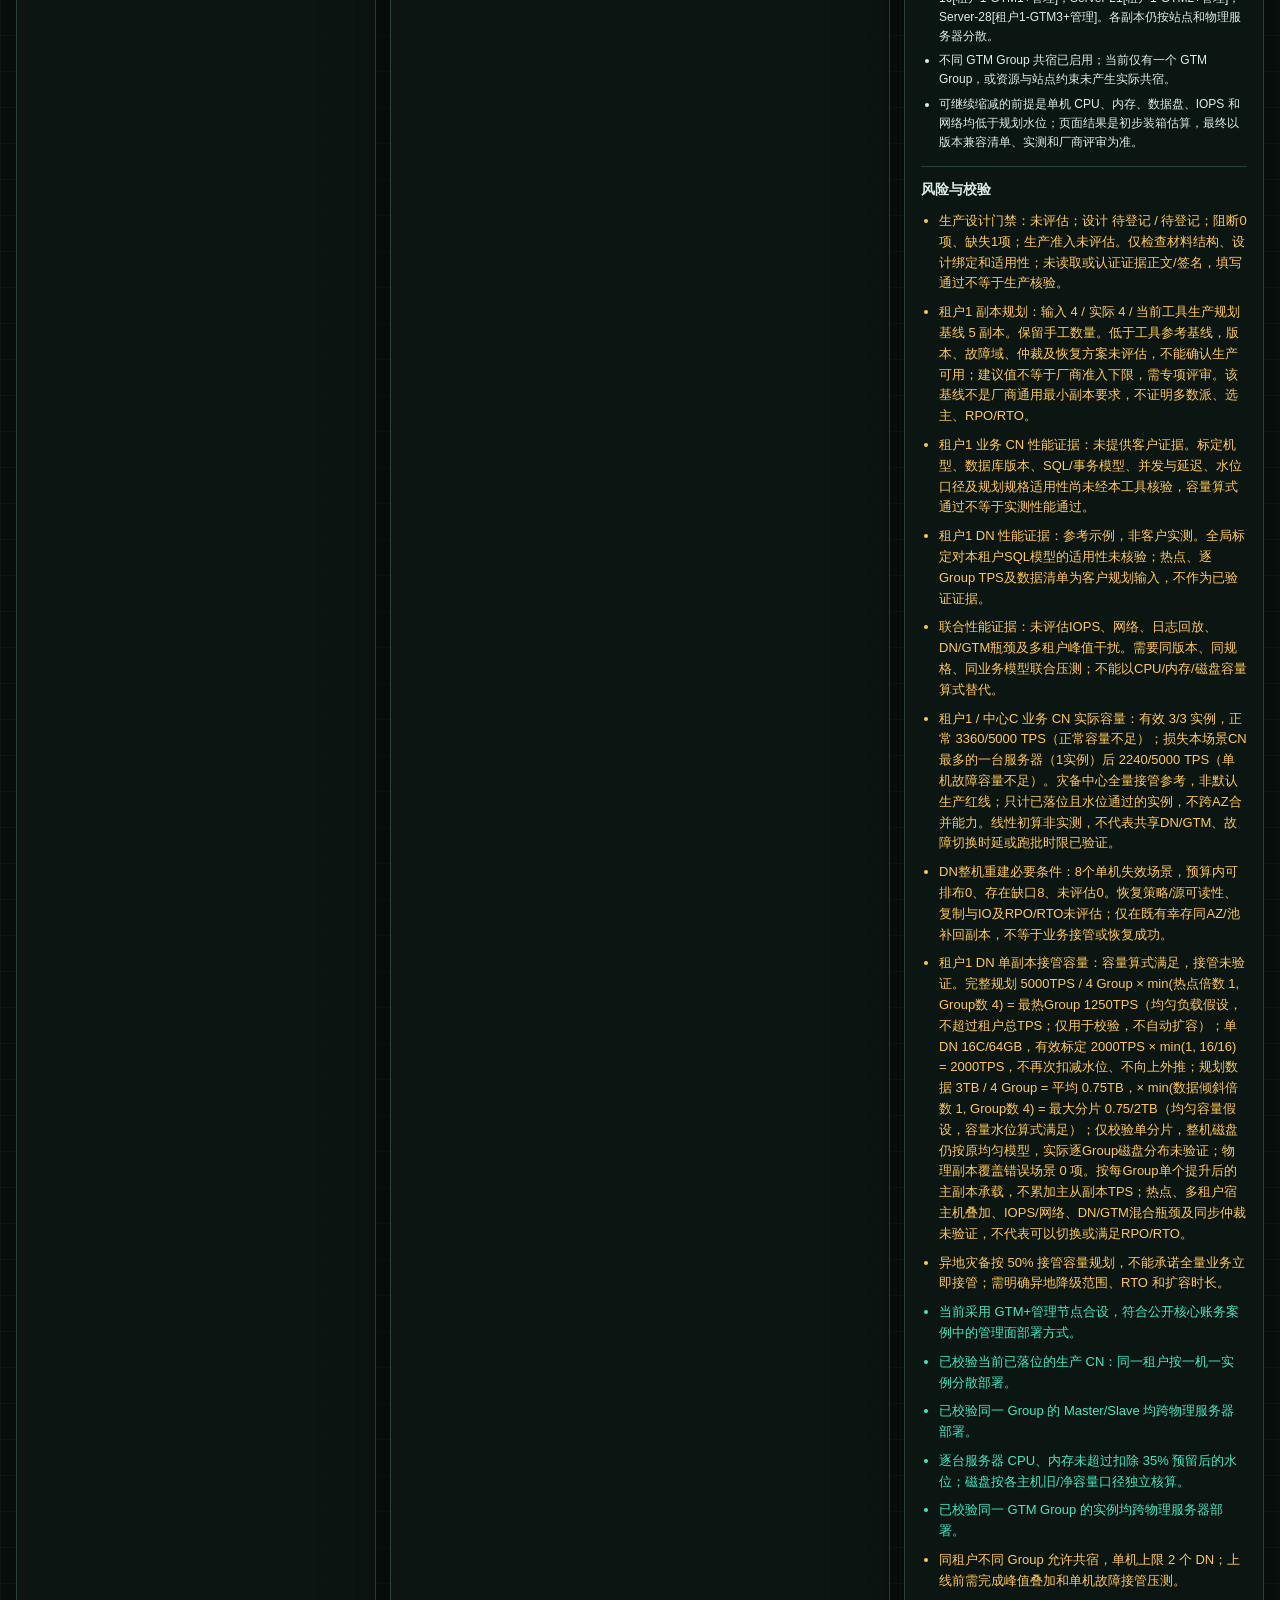
==== commit e4b27eca: "Improve leader placement and production topology validation Add version-bound inventory, capacity, d" ====
--- a/goldendb-architecture-designer/index.html
+++ b/goldendb-architecture-designer/index.html
@@ -5,6 +5,7 @@
     <meta name="viewport" content="width=device-width, initial-scale=1">
     <title>GoldenDB 架构及组网设计工具</title>
     <link rel="stylesheet" href="./styles.css">
+  <link rel="stylesheet" href="./production-contract.css">
   </head>
   <body>
     <datalist id="instanceCoreTiers">
@@ -600,6 +601,7 @@
           </div>
           <section aria-labelledby="placementDetailsTitle">
             <h3 id="placementDetailsTitle">节点落位与主分布</h3>
+            <div id="productionReview"></div>
             <div id="placementDetails"></div>
           </section>
         </section>
@@ -688,8 +690,11 @@
       </section>
     </main>
 
+    <script src="./leader-balance.js"></script>
     <script src="./expansion-baseline.js"></script>
     <script src="./incremental-constraints.js"></script>
+    <script src="./network-address.js"></script><script src="./inventory-capacity.js"></script><script src="./infrastructure-contract.js"></script><script src="./version-capabilities.js"></script><script src="./component-network.js"></script><script src="./production-contract.js"></script>
+    <script src="./production-contract-ui.js"></script>
     <script src="./app.js"></script>
   </body>
 </html>
--- a/goldendb-architecture-designer/production-contract.css
+++ b/goldendb-architecture-designer/production-contract.css
@@ -0,0 +1 @@
+#productionReview{border:1px solid #669b92;border-radius:8px;padding:16px;margin:16px 0;min-width:0;overflow-wrap:anywhere;line-height:1.7}#productionReview h3{margin:0 0 8px}.production-actions{display:flex;flex-wrap:wrap;gap:10px;align-items:center}.production-actions label{display:flex;flex-direction:column;gap:4px;min-width:0}.production-actions button,.production-actions input{max-width:100%;font:inherit}.production-actions button{padding:8px 12px;cursor:pointer}.production-summary{font-weight:600}#productionReview ul{padding-left:22px}#productionReview details{margin-top:10px}@media(max-width:700px){.production-actions{display:grid;grid-template-columns:minmax(0,1fr)}.production-actions button{width:100%;margin:0}}
